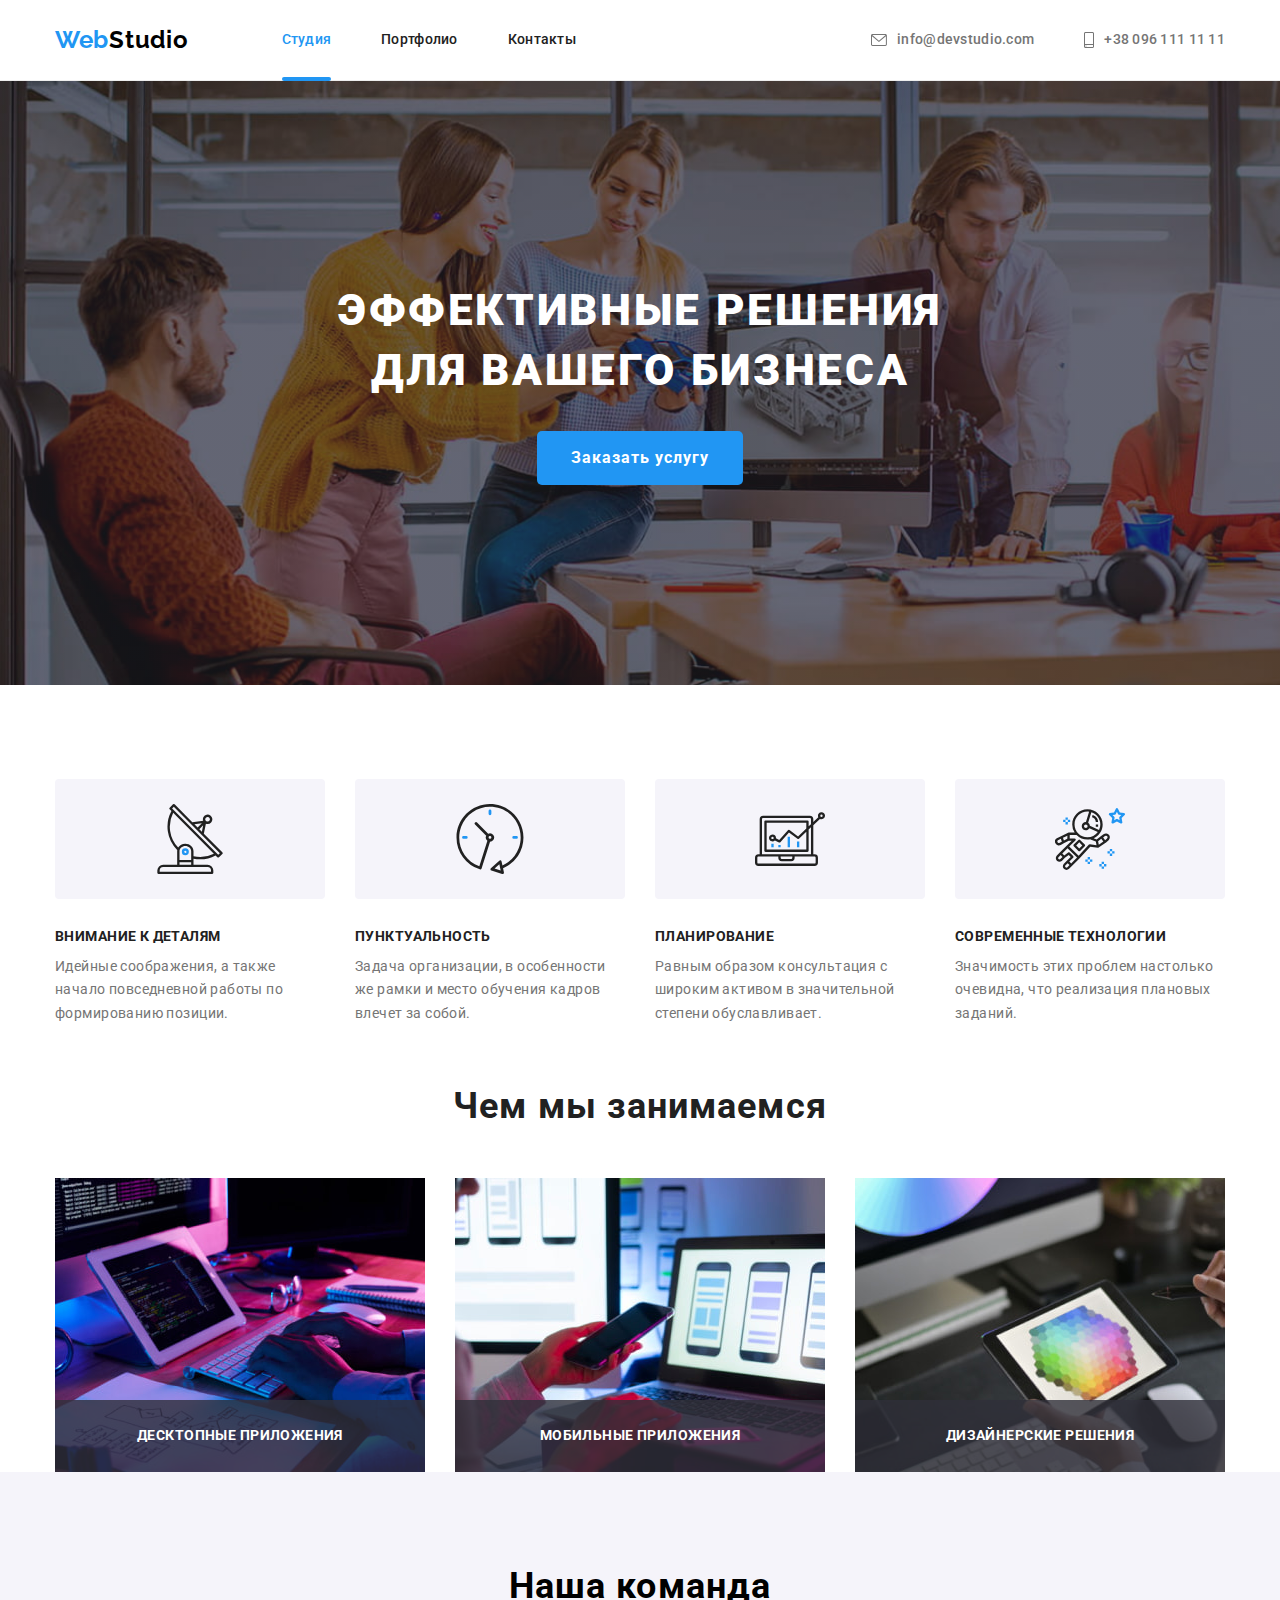
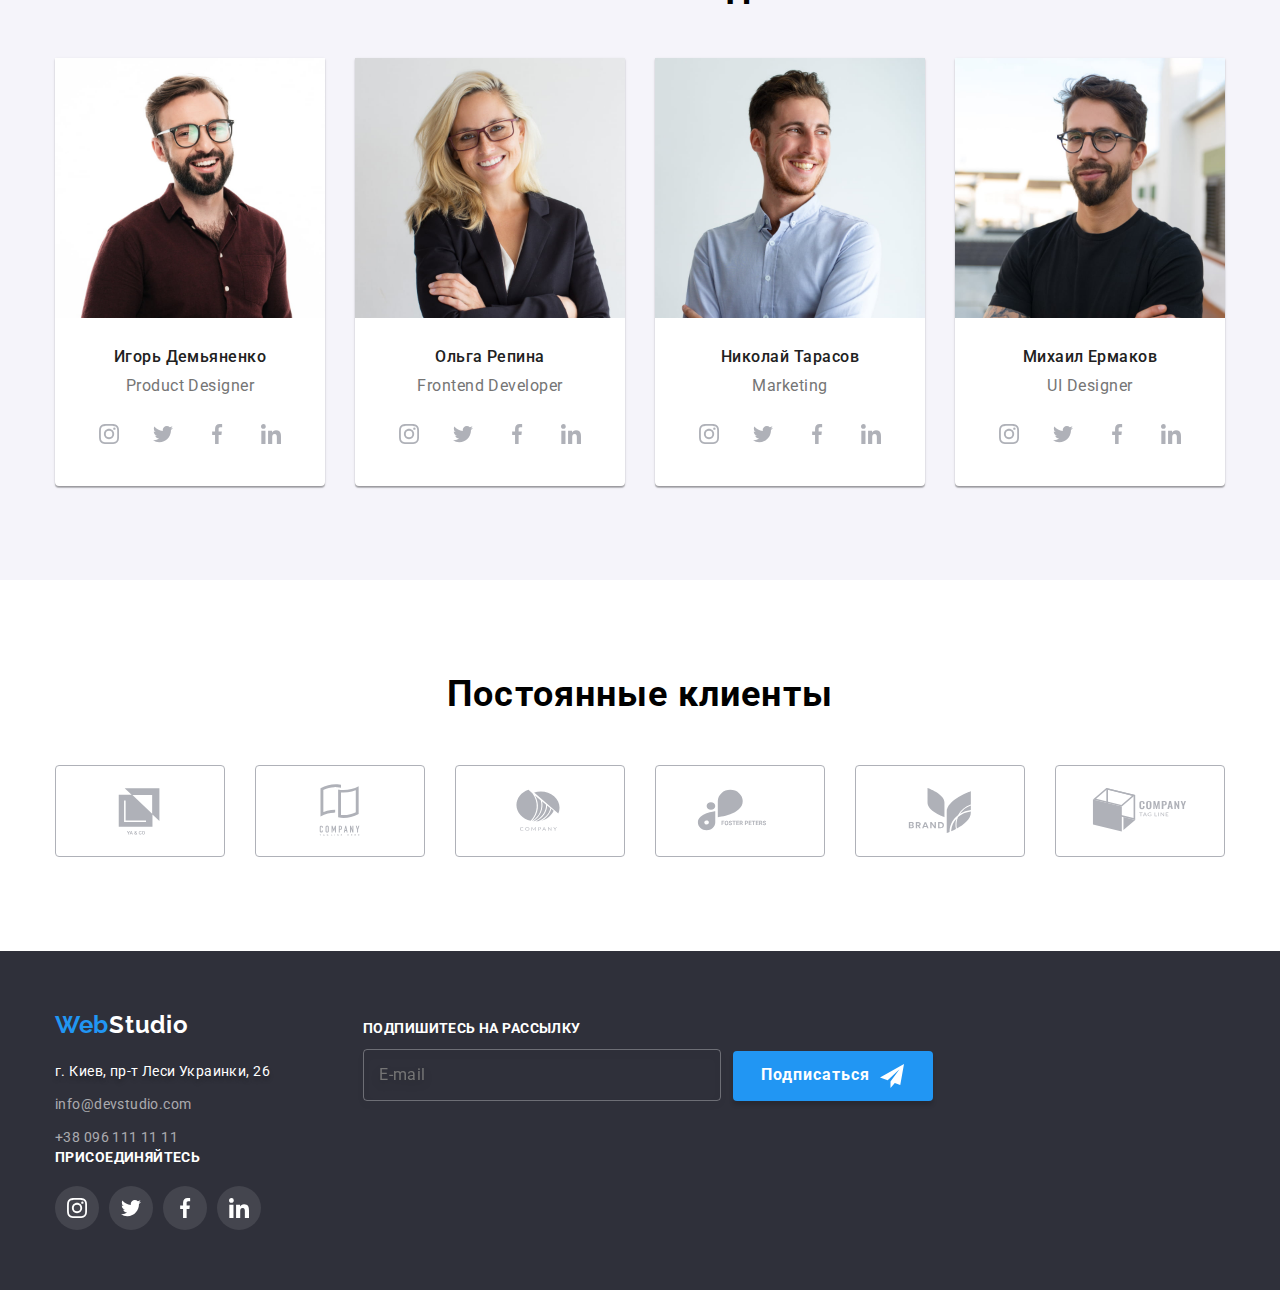
==== index.html @ 71d0e303 "." ====
<!DOCTYPE html>
<html lang="ru">
  <head>
    <meta charset="UTF-8" />
    <meta http-equiv="X-UA-Compatible" content="IE=edge" />
    <meta name="viewport" content="width=device-width, initial-scale=1.0" />
    <title>Document</title>
    <link rel="preconnect" href="https://fonts.googleapis.com" />
    <link rel="preconnect" href="https://fonts.gstatic.com" crossorigin />
    <link rel="preconnect" href="https://fonts.googleapis.com" />
    <link rel="preconnect" href="https://fonts.gstatic.com" crossorigin />
    <link
      href="https://fonts.googleapis.com/css2?family=Raleway:wght@700&family=Roboto:wght@400;500;700;900&display=swap"
      rel="stylesheet"
    />
    <link
      rel="stylesheet"
      href="https://cdnjs.cloudflare.com/ajax/libs/modern-normalize/1.1.0/modern-normalize.min.css
    "
    />
   <link rel="stylesheet" href="./css/main.min.css">
  </head>

  <body data-page>
    <header class="header">
      <div class="container header-container">
        <a href="WebStudio" class="logo">
          <span class="logo--blue">Web</span
          ><span class="logo--white">Studio</span></a
        >

          <button class="mobile_menu__button--open" data-menu-open >
            <svg class="mobile_menu__icon--open" width="40" height="40">
          <use href="./image/icons.svg#menu_open"></use>
          </svg>
          </button>

        <nav class="nav">
          <ul class="main-nav">
            <li class="main-nav__item">
              <a
                href="./index.html"
                class="link  main-nav__link main-nav__link--curent"
                >Студия</a
              >
            </li>

            <li class="main-nav__item">
              <a href="./Portfolio.html" class=" main-nav__link"
                >Портфолио</a
              >
            </li>

            <li class="main-nav__item">
              <a href="Контакты" class=" main-nav__link">Контакты</a>
            </li>
          </ul>
        </nav>

        <div class="secondsry-nav">
          <ul class="secondsry-nav__list">
            <li class="secondsry-nav__item">
              <a
                href="mailto:info@devstudio.com"
                class="secondary-nav__link"
                ><svg class="secondary-nav__icon" width="16" height="12">
                  <use href="./image/icons.svg#mail"></use>
                </svg>
                info@devstudio.com</a
              >
            </li>
            <li class="secondsry-nav__item">
              <a href="tel:+380961111111" class="secondary-nav__link">
                <svg class="secondary-nav__icon" width="10" height="16">
                  <use href="./image/icons.svg#phone"></use></svg
                >+38 096 111 11 11</a
              >
            </li>
          </ul>

        </div>

      
      </div>
<!-- -----------***| Мобильное меню |***---------- -->
<div class="mobile_menu" data-menu>

  <button class="mobile_menu__button--close" type="button" data-menu-close>
    <svg class="mobile_menu__icon--close" width="40" height="40">
  <use href="./image/icons.svg#close"></use>
  </svg>
</button>

          <ul class="mobile-nav">
            <li class="mobile-nav__item">
              <a
                href="./index.html"
                class="link  mobile-nav__link mobile-nav__link--curent"
                >Студия</a
              >
            </li>

            <li class="mobile-nav__item">
              <a href="./Portfolio.html" class=" mobile-nav__link"
                >Портфолио</a
              >
            </li>

            <li class="mobile-nav__item">
              <a href="Контакты" class=" mobile-nav__link">Контакты</a>
            </li>
          </ul>
        
          <ul class="mobile_contacts">
            <li class="mobile_contacts__item">
              <a
                href="mailto:info@devstudio.com"
                class="mobile_contacts__link">
                info@devstudio.com</a
              >
            </li>
            <li class="mobile_contacts__item">
              <a href="tel:+380961111111" class="mobile_contacts__link">
                +38 096 111 11 11</a>
            </li>
          </ul>

          <ul class="social_list">
            <li class="socisl_list__item"><a href="" class="socisl_list__link">Instagram</a></li>
            <li class="socisl_list__item"><a href="" class="socisl_list__link"></a>Twitter</li>
            <li class="socisl_list__item"><a href="" class="socisl_list__link"></a>Facebook</li>
            <li class="socisl_list__item"><a href="" class="socisl_list__link"></a>LinkedIn</li>
          </ul>
</div>
      </div>
    </header>

    <main>
      <!-- -----------***| Секция герой |***---------- -->
      <section class="hero">
        <div class="container">
          <h1 class="hero__title">
            Эффективные решения<br />для вашего бизнеса
          </h1>
          <button class="hero__button" type="button" data-modal-open>
            Заказать услугу
          </button>
        </div>
      </section>

      <!-- -----------***| Список преимуществ |***---------- -->
      <section class="benefits">
        <div class="container">
          <h2 class="visually-hidden">Список преимуществ</h2>
          <ul class="benefits_list">
            <li class="benefits_item">
              <div class="benefits_icon">
                <svg width="70" height="70">
                  <use href="./image/icons.svg#feature1"></use>
                </svg>
              </div>
              <h3 class="benefits_title">Внимание к деталям</h3>
              <p class="benefits_text">
                Идейные соображения, а также начало повседневной работы по
                формированию позиции.
              </p>
            </li>

            <li class="benefits_item">
              <div class="benefits_icon">
                <svg width="70" height="70">
                  <use href="./image/icons.svg#feature2"></use>
                </svg>
              </div>
              <h3 class="benefits_title">Пунктуальность</h3>
              <p class="benefits_text">
                Задача организации, в особенности же рамки и место обучения
                кадров влечет за собой.
              </p>
            </li>

            <li class="benefits_item">
              <div class="benefits_icon">
                <svg width="70" height="70">
                  <use href="./image/icons.svg#feature3"></use>
                </svg>
              </div>
              <h3 class="benefits_title">Планирование</h3>
              <p class="benefits_text">
                Равным образом консультация с широким активом в значительной
                степени обуславливает.
              </p>
            </li>

            <li class="benefits_item">
              <div class="benefits_icon">
                <svg width="70" height="70">
                  <use href="./image/icons.svg#feature4"></use>
                </svg>
              </div>
              <h3 class="benefits_title">Современные технологии</h3>
              <p class="benefits_text">
                Значимость этих проблем настолько очевидна, что реализация
                плановых заданий.
              </p>
            </li>
          </ul>
        </div>
      </section>
<!-- 
      -----------***| Чем мы занимаемся |***---------- -->
      <section class="specialization">
        <div class="container">
          <h2 class="specialization_title">Чем мы занимаемся</h2>
          <ul class="specialization_list">
            <li class="specialization_item">
              <div class="specialization_uppertitle_wrap">
                <img
                  src="./image/studio/what-we-do1.jpg"
                  alt="Рабочий процесс"
                  width="370"
                />
                <p class="specialization_uppertitle">Десктопные приложения</p>
              </div>
            </li>

            <li class="specialization_item">
              <div class="specialization_uppertitle_wrap">
                <img
                  src="./image/studio/what-we-do2.jpg"
                  alt="Рабочий процесс"
                  width="370"
                />
                <p class="specialization_uppertitle">Мобильные приложения</p>
              </div>
            </li>

            <li class="specialization_item">
              <div class="specialization_uppertitle_wrap">
                <img
                  src="./image/studio/what-we-do3.jpg"
                  alt="Рабочий процесс"
                  width="370"
                />
                <p class="specialization_uppertitle">Дизайнерские решения</p>
              </div>
            </li>
          </ul>
        </div>
      </section>

      <!-- -----------***| Наша команда |***---------- -->
      <section class="team">
        <div class="container">
          <h2 class="team_title">Наша команда</h2>
          <ul class="team_list">
            <li class="team_item">
              <div class="team_card">
                <img
                  src="./image/studio/worker1.jpg"
                  alt="Работник 1"
                  width="270"
                />
                <div class="team_name_wrap">
                  <h3 class="team_name">Игорь Демьяненко</h3>
                  <p class="team_position">Product Designer</p>
                  <ul class="social-list">
                    <li>
                      <a href="" class="social_link" aria-label="socialmedia">
                        <svg class="social_icon" width="20px" height="20px">
                          <use href="./image/icons.svg#instagram"></use>
                        </svg>
                      </a>
                    </li>

                    <li>
                      <a href="" class="social_link" aria-label="socialmedia">
                        <svg class="social_icon" width="20px" height="20px">
                          <use href="./image/icons.svg#twitter"></use>
                        </svg>
                      </a>
                    </li>

                    <li>
                      <a href="" class="social_link" aria-label="socialmedia">
                        <svg class="social_icon" width="20px" height="20px">
                          <use href="./image/icons.svg#facebook"></use>
                        </svg>
                      </a>
                    </li>

                    <li>
                      <a href="" class="social_link" aria-label="socialmedia">
                        <svg class="social_icon" width="20px" height="20px">
                          <use href="./image/icons.svg#linkedin"></use>
                        </svg>
                      </a>
                    </li>
                  </ul>
                </div>
              </div>
            </li>

            <li class="team_item">
              <div class="team_card">
                <img
                  src="./image/studio/worker2.jpg"
                  alt="Работник 2"
                  width="270"
                />
                <div class="team_name_wrap">
                  <h3 class="team_name">Ольга Репина</h3>
                  <p class="team_position">Frontend Developer</p>
                  <ul class="social-list">
                    <li>
                      <a href="" class="social_link" aria-label="socialmedia">
                        <svg class="social_icon" width="20px" height="20px">
                          <use href="./image/icons.svg#instagram"></use>
                        </svg>
                      </a>
                    </li>

                    <li>
                      <a href="" class="social_link" aria-label="socialmedia">
                        <svg class="social_icon" width="20px" height="20px">
                          <use href="./image/icons.svg#twitter"></use>
                        </svg>
                      </a>
                    </li>

                    <li>
                      <a href="" class="social_link" aria-label="socialmedia">
                        <svg class="social_icon" width="20px" height="20px">
                          <use href="./image/icons.svg#facebook"></use>
                        </svg>
                      </a>
                    </li>

                    <li>
                      <a href="" class="social_link" aria-label="socialmedia">
                        <svg class="social_icon" width="20px" height="20px">
                          <use href="./image/icons.svg#linkedin"></use>
                        </svg>
                      </a>
                    </li>
                  </ul>
                </div>
              </div>
            </li>

            <li class="team_item">
              <div class="team_card">
                <img
                  src="./image/studio/worker3.jpg"
                  alt="Работник 3"
                  width="270"
                />
                <div class="team_name_wrap">
                  <h3 class="team_name">Николай Тарасов</h3>
                  <p class="team_position">Marketing</p>
                  <ul class="social-list">
                    <li>
                      <a href="" class="social_link" aria-label="socialmedia">
                        <svg class="social_icon" width="20px" height="20px">
                          <use href="./image/icons.svg#instagram"></use>
                        </svg>
                      </a>
                    </li>

                    <li>
                      <a href="" class="social_link" aria-label="socialmedia">
                        <svg class="social_icon" width="20px" height="20px">
                          <use href="./image/icons.svg#twitter"></use>
                        </svg>
                      </a>
                    </li>

                    <li>
                      <a href="" class="social_link" aria-label="socialmedia">
                        <svg class="social_icon" width="20px" height="20px">
                          <use href="./image/icons.svg#facebook"></use>
                        </svg>
                      </a>
                    </li>

                    <li>
                      <a href="" class="social_link" aria-label="socialmedia">
                        <svg class="social_icon" width="20px" height="20px">
                          <use href="./image/icons.svg#linkedin"></use>
                        </svg>
                      </a>
                    </li>
                  </ul>
                </div>
              </div>
            </li>

            <li class="team_item">
              <div class="team_card">
                <img
                  src="./image/studio/worker4.jpg"
                  alt="Работник 4"
                  width="270"
                />
                <div class="team_name_wrap">
                  <h3 class="team_name">Михаил Ермаков</h3>
                  <p class="team_position">UI Designer</p>
                  <ul class="social-list">
                    <li>
                      <a href="" class="social_link" aria-label="socialmedia">
                        <svg class="social_icon" width="20px" height="20px">
                          <use href="./image/icons.svg#instagram"></use>
                        </svg>
                      </a>
                    </li>

                    <li>
                      <a href="" class="social_link" aria-label="socialmedia">
                        <svg class="social_icon" width="20px" height="20px">
                          <use href="./image/icons.svg#twitter"></use>
                        </svg>
                      </a>
                    </li>

                    <li>
                      <a href="" class="social_link" aria-label="socialmedia">
                        <svg class="social_icon" width="20px" height="20px">
                          <use href="./image/icons.svg#facebook"></use>
                        </svg>
                      </a>
                    </li>

                    <li>
                      <a href="" class="social_link" aria-label="socialmedia">
                        <svg class="social_icon" width="20px" height="20px">
                          <use href="./image/icons.svg#linkedin"></use>
                        </svg>
                      </a>
                    </li>
                  </ul>
                </div>
              </div>
            </li>
          </ul>
        </div>
      </section>

      <!-- -----------***| Клиенты |***---------- -->
      <section class="clients">
        <div class="container">
          <h2 class="clients-title">Постоянные клиенты</h2>
          <ul class="clients-list">
            <li class="clients-list-item">
              <a href="" aria-label="клиент" class="clients-link">
                <svg class="clients-logo" width="106" height="60">
                  <use href="./image/icons.svg#client1"></use>
                </svg>
              </a>
            </li>

            <li class="clients-list-item">
              <a href="" aria-label="клиент" class="clients-link">
                <svg class="clients-logo" width="106" height="60">
                  <use href="./image/icons.svg#client2"></use>
                </svg>
              </a>
            </li>

            <li class="clients-list-item">
              <a href="" aria-label="клиент" class="clients-link">
                <svg class="clients-logo" width="106" height="60">
                  <use href="./image/icons.svg#client3"></use>
                </svg>
              </a>
            </li>

            <li class="clients-list-item">
              <a href="" aria-label="клиент" class="clients-link">
                <svg class="clients-logo" width="106" height="60">
                  <use href="./image/icons.svg#client4"></use>
                </svg>
              </a>
            </li>

            <li class="clients-list-item">
              <a href="" aria-label="клиент" class="clients-link">
                <svg class="clients-logo" width="106" height="60">
                  <use href="./image/icons.svg#client5"></use>
                </svg>
              </a>
            </li>

            <li class="clients-list-item">
              <a href="" aria-label="клиент" class="clients-link">
                <svg class="clients-logo" width="106" height="60">
                  <use href="./image/icons.svg#client6"></use>
                </svg>
              </a>
            </li>
          </ul>
        </div>
      </section>
    </main>

    <!-- -----------***| Футер |***---------- -->
    <footer class="footer">
      <div class="container footer-block">
        <div class="wrap">
        <div class="footer-container">
          <a href="WebStudio" class="logo">
            <span class="logo-first-word">Web</span
            ><span class="logo-white-word">Studio</span></a
          >

          <a
            href="https://goo.gl/maps/T2ZpNwHjRuijeioPA"
            class="link adress"
            target="«_blank»"
            rel="noopener noreferrer"
          >
            г. Киев, пр-т Леси Украинки, 26
          </a>

          <a href="mailto:info@devstudio.com" class="footer-contact-link"
            >info@devstudio.com</a
          >

          <a href="tel:+380961111111" class="footer-contact-link"
            >+38 096 111 11 11</a
          >
        </div>

        <div>
          <p class="footer-title">присоединяйтесь</p>
          <ul class="footer_social_list">
            <li>
              <a href="" aria-label="Socialmedia" class="footer-social-link">
                <svg class="social-link-svg" width="20px" height="20px">
                  <use href="./image/icons.svg#instagram"></use>
                </svg>
              </a>
            </li>

            <li>
              <a href="" aria-label="Socialmedia" class="footer-social-link">
                <svg class="social-link-svg" width="20px" height="20px">
                  <use href="./image/icons.svg#twitter"></use>
                </svg>
              </a>
            </li>

            <li>
              <a href="" aria-label="Socialmedia" class="footer-social-link">
                <svg class="social-link-svg" width="20px" height="20px">
                  <use href="./image/icons.svg#facebook"></use>
                </svg>
              </a>
            </li>

            <li>
              <a href="" aria-label="Socialmedia" class="footer-social-link">
                <svg class="social-link-svg" width="20px" height="20px">
                  <use href="./image/icons.svg#linkedin"></use>
                </svg>
              </a>
            </li>
          </ul>
        </div>
        </div>
        
          <form class="subscribe-form">
          <p class="subscribe-form-title">Подпишитесь на рассылку</p>
          <div class="subscribe-form-div">
            <input type="mail" placeholder="E-mail" class="subscribe-form-input"/>
          <button type="submit" class="submit-form-btn">Подписаться
            <svg class="subscribe-form-svg" width="24" height="24">
            <use href="./image/icons.svg#send"></use>
            </svg>
          </button>
          </div>
        </div>
        </form>
      
    </footer>
<!-- 
    -----------***| Модальное окно |***---------- -->
    <div class="backdrop is-hidden" data-modal>
      <div class="modal">
        <button class="modal-close-btn" type="button" data-modal-close>
          <svg class="modal-close-svg" width="18" height="18">
            <use href="./image/icons.svg#close"></use>
          </svg>
        </button>

        <form name="modal" class="modal-form">
          <b class="modal-title">Оставьте свои данные, мы вам перезвоним</b>
          <div class="register-form">
            <label class="modal-label"
              ><span class="modal-span">Имя</span>
              <div class="modal-svg-holder">
                <input type="text" name="user name" class="modal-input" placeholder=" " />
              <svg class="modal-svg" width="18" height="18">
                <use href="./image/icons.svg#person"></use>
              </svg>
              </div>
            </label>

            <label class="modal-label"
              ><span class="modal-span">Телефон</span>
               <div class="modal-svg-holder">
              <input type="tel" class="modal-input" name="user phone" />
              <svg class="modal-svg" width="18" height="18">
                <use href="./image/icons.svg#modal-phone"></use>
              </svg>
              </div>
            </label>

            <label class="modal-label"
              ><span class="modal-span">Почта</span>
              <div class="modal-svg-holder">
              <input type="mail" name="user mail" class="modal-input" />
              <svg class="modal-svg" width="18" height="18">
                <use href="./image/icons.svg#modal-mail"></use>
              </svg>
              </div>
            </label>
          </div>
          <label class="u"
            ><span class="modal-span">Комментарий</span>
            <textarea
              name="user comment"
              placeholder="Введите текст"
              class="modal-textarea"
            ></textarea>
          </label>

          <label class="agreement">
            <input type="checkbox" class="modal-checkbox visually-hidden" />
            <svg class="register-svg" width="16" height="15">
              <use href="./image/icons.svg#uncheck" class="uncheck"></use>
              <use href="./image/icons.svg#check" class="check"></use>
            </svg>
            <span class="text-span">Соглашаюсь на рассылку и принимаю</span>
            <a href="" class="agreement-link">Условия договора</a></label
          >

          <button type="submit" class="modal-btn">Отправить</button>
        </form>
      </div>
    </div>

    <script src="./modal.js"></script>
    <script src="./menu.js"></script>
  </body>
</html>
---- css/main.min.css ----
body{font-family:"Roboto",sans-serif}.no-scroll{overflow:hidden}ul{list-style:none}a{text-decoration:none;color:#212121}img{display:block;width:100%;height:auto}.container{width:480px;padding-right:15px;padding-left:15px;margin-right:auto;margin-left:auto}@media screen and (min-width: 768px){.container{width:768px}}@media screen and (min-width: 1200px){.container{width:1200px}}.visually-hidden{position:absolute;width:1px;height:1px;margin:-1px;border:0;padding:0;white-space:nowrap;-webkit-clip-path:inset(100%);clip-path:inset(100%);clip:rect(0 0 0 0);overflow:hidden}.backdrop{position:fixed;top:0;left:0;width:100%;height:100%;background-color:rgba(0,0,0,.2);-webkit-transition:opacity 250ms cubic-bezier(0.4, 0, 0.2, 1),visibility 250ms cubic-bezier(0.4, 0, 0.2, 1);transition:opacity 250ms cubic-bezier(0.4, 0, 0.2, 1),visibility 250ms cubic-bezier(0.4, 0, 0.2, 1)}.backdrop.is-hidden{opacity:0;visibility:hidden;pointer-events:none}.modal{position:absolute;top:93px;left:15px;-webkit-transform:scale(1) rotate(0);transform:scale(1) rotate(0);width:450px;background-color:#fff;-webkit-box-shadow:0px 1px 3px rgba(0,0,0,.12),0px 1px 1px rgba(0,0,0,.14),0px 2px 1px rgba(0,0,0,.2);box-shadow:0px 1px 3px rgba(0,0,0,.12),0px 1px 1px rgba(0,0,0,.14),0px 2px 1px rgba(0,0,0,.2);border-radius:4px;-webkit-transition:1000ms;transition:1000ms;padding:40px}@media screen and (min-width: 768px){.modal{top:50%;left:50%;-webkit-transform:translate(-50%, -50%);transform:translate(-50%, -50%)}}@media screen and (min-width: 1200px){.modal{width:528px;top:50%;left:50%;-webkit-transform:translate(-50%, -50%);transform:translate(-50%, -50%)}}.backdrop.is-hidden>.modal{-webkit-transform:translate(-50%, -50%) scale(0.2) rotate(45deg);transform:translate(-50%, -50%) scale(0.2) rotate(45deg)}.backdrop.is-hidden>.modal{-webkit-transform:scale(0.2) rotate(45deg);transform:scale(0.2) rotate(45deg)}.modal-close-btn{position:absolute;padding:6px;top:8px;right:8px;background-color:#fff;border:1px solid rgba(0,0,0,.1);border-radius:50%;display:-webkit-box;display:-ms-flexbox;display:flex;-webkit-box-pack:center;-ms-flex-pack:center;justify-content:center;-webkit-box-align:center;-ms-flex-align:center;align-items:center;cursor:pointer;width:33px;height:33px;-webkit-transition:fill 250ms cubic-bezier(0.4, 0, 0.2, 1);transition:fill 250ms cubic-bezier(0.4, 0, 0.2, 1)}.modal-close-btn:hover .modal-close-btn{fill:#2196f3}.modal-close-svg{position:absolute}.register-form{margin-top:12px}.modal-title{font-weight:700;font-size:20px;line-height:1.15;text-align:center;letter-spacing:.03em;color:var(--main-text-color)}.modal-form{display:-webkit-box;display:-ms-flexbox;display:flex;-webkit-box-orient:vertical;-webkit-box-direction:normal;-ms-flex-direction:column;flex-direction:column;gap:10px}.modal-label{display:block}.modal-span{font-weight:400;font-size:12px;line-height:1.16;letter-spacing:.01em;color:#757575;display:block;text-align:left;margin-bottom:4px}.modal-svg-holder{position:relative;-webkit-transition:fill 250ms cubic-bezier(0.4, 0, 0.2, 1);transition:fill 250ms cubic-bezier(0.4, 0, 0.2, 1)}.modal-svg-holder:focus-within{fill:#2196f3}.modal-input{border:1px solid rgba(33,33,33,.2);border-radius:4px;height:40px;width:100%;padding-left:43px;margin-bottom:10px;outline:none;font-size:12px;color:var(--secondary-text-color);-webkit-transition:border 250ms cubic-bezier(0.4, 0, 0.2, 1);transition:border 250ms cubic-bezier(0.4, 0, 0.2, 1)}.modal-input:focus-within{border-color:#2196f3}.modal-svg{position:absolute;bottom:45%;left:3%}.modal-textarea{display:block;width:100%;height:120px;resize:none;border-radius:4px;border:1px solid rgba(33,33,33,.2);padding:10px;font-weight:400;font-size:12px;line-height:1.16;letter-spacing:.01em;outline:none;color:var(--secondary-text-color)}.modal-textarea:-moz-placeholder-shown{color:rgba(117,117,117,.5)}.modal-textarea:-ms-input-placeholder{color:rgba(117,117,117,.5)}.modal-textarea:placeholder-shown{color:rgba(117,117,117,.5)}.modal-textarea:focus-within{border-color:#2196f3}.text-span{font-weight:400;font-size:12px;line-height:1.16;letter-spacing:.03em;color:var(--secondary-text-color);-webkit-user-select:none;-moz-user-select:none;-ms-user-select:none;user-select:none}@media screen and (min-width: 1200px){.text-span{font-size:14px;line-height:1.71}}.agreement{display:-webkit-box;display:-ms-flexbox;display:flex;-webkit-box-pack:center;-ms-flex-pack:center;justify-content:center;-webkit-box-align:center;-ms-flex-align:center;align-items:center;gap:7px;margin-top:15px}@media screen and (min-width: 1200px){.agreement{gap:8px}}.check{opacity:0;-webkit-transition:opacity 250ms cubic-bezier(0.4, 0, 0.2, 1);transition:opacity 250ms cubic-bezier(0.4, 0, 0.2, 1)}.modal-checkbox:checked+.register-svg .check{opacity:1}.modal-checkbox:checked+.register-svg .uncheck{opacity:0}.agreement-link{font-weight:400;font-size:12px;line-height:1.16;letter-spacing:.03em;-webkit-text-decoration-line:underline;text-decoration-line:underline;color:#2196f3;text-underline-position:under}@media screen and (min-width: 1200px){.agreement-link{font-size:14px;line-height:1.71}}.modal-btn{background:#2196f3;-webkit-box-shadow:0px 4px 4px rgba(0,0,0,.15);box-shadow:0px 4px 4px rgba(0,0,0,.15);border-radius:4px;border-color:rgba(0,0,0,0);font-weight:700;font-size:16px;line-height:1.87;letter-spacing:.06em;color:#fff;width:200px;padding:10px 52px;cursor:pointer;display:block;margin:0 auto;margin-top:30px}.mobile_menu{position:fixed;top:0;left:0;z-index:100;background-color:#fff;width:100%;height:100%;padding-top:20px;padding-left:40px;-webkit-transform:translateX(100%);transform:translateX(100%);-webkit-transition:-webkit-transform 250ms cubic-bezier(0.4, 0, 0.2, 1);transition:-webkit-transform 250ms cubic-bezier(0.4, 0, 0.2, 1);transition:transform 250ms cubic-bezier(0.4, 0, 0.2, 1);transition:transform 250ms cubic-bezier(0.4, 0, 0.2, 1), -webkit-transform 250ms cubic-bezier(0.4, 0, 0.2, 1)}.mobile_menu.is-open{-webkit-transform:translateX(0);transform:translateX(0)}@media screen and (min-width: 768px){.mobile_menu{display:none}}.mobile_menu__button--close{background-color:rgba(0,0,0,0);border:none;margin-left:370px;margin-right:15px;display:inline-block;padding:0}.mobile_menu__button--close:hover .mobile_menu__icon--close,.mobile_menu__button--close:focus .mobile_menu__icon--close{fill:#2196f3}.mobile-nav{padding:0;margin:0}.mobile-nav__item{margin-bottom:32px}.mobile-nav__item:last-child{margin-bottom:302px}.mobile-nav__link{font-weight:500;font-size:40px;line-height:1.17;text-align:center;letter-spacing:.02em;color:#212121}.mobile-nav__link:last-child{margin-bottom:0}.mobile-nav__link--curent{color:#2196f3}.mobile-nav__link:hover,.mobile-nav__link:focus{color:#2196f3}.mobile_contacts{padding:0;margin:0}.mobile_contacts__item{font-weight:500;font-size:40px;line-height:1.17;letter-spacing:.02em}.mobile_contacts__item:first-child{font-weight:500;font-size:34px;line-height:1.17;letter-spacing:.02em;color:#2196f3;margin-bottom:32px}.mobile_contacts__item:last-child{font-weight:500;font-size:24px;line-height:1.16;letter-spacing:.02em;color:#757575;margin-bottom:64px}.mobile_contacts__link{color:currentColor}.mobile_contacts__link:hover,.mobile_contacts__link:focus{color:#2196f3}.social_list{display:-webkit-box;display:-ms-flexbox;display:flex;gap:10px;padding:0;margin:0}.socisl_list__item{font-weight:500;font-size:18px;line-height:1.22;letter-spacing:.02em;color:#2196f3;padding-right:10px;border-right:1px solid rgba(33,33,33,.2)}.socisl_list__item:last-child{border-right:none}.socisl_list__link{color:currentColor}.header{border-bottom:1px solid #eee}@media screen and (min-width: 480px){.header-container{padding-top:16px;padding-right:10px;padding-bottom:16px}}@media screen and (min-width: 768px){.header-container{display:-webkit-box;display:-ms-flexbox;display:flex;-webkit-box-align:center;-ms-flex-align:center;align-items:center;padding-top:0;padding-bottom:0;padding-right:15px}}.logo{font-family:"Raleway";font-style:normal;font-weight:700;font-size:24px;line-height:1.16;letter-spacing:.03em;text-decoration:none}@media screen and (min-width: 480px){.logo{display:block}}@media screen and (min-width: 1200px){.logo{ont-size:26px;line-height:1.19}}.logo--blue{color:#2196f3}.logo--white{color:#000}.mobile_menu__button--open{position:absolute;top:8px;right:10px;background-color:rgba(0,0,0,0);border:none;padding:0;display:-webkit-inline-box;display:-ms-inline-flexbox;display:inline-flex}.mobile_menu__button--open:hover .mobile_menu__icon--open,.mobile_menu__button--open:focus .mobile_menu__icon--open{fill:#2196f3}@media screen and (min-width: 768px){.mobile_menu__button--open{display:none}}@media screen and (min-width: 480px){.nav{display:none}}@media screen and (min-width: 480px)and (min-width: 768px){.nav{display:-webkit-box;display:-ms-flexbox;display:flex;-webkit-box-align:center;-ms-flex-align:center;align-items:center}}.main-nav{display:-webkit-box;display:-ms-flexbox;display:flex;margin-top:0;margin-bottom:0;padding-left:0}.main-nav__item{margin-left:50px}@media screen and (min-width: 768px){.main-nav__item:first-child{margin-left:88px}}@media screen and (min-width: 1200px){.main-nav__item:first-child{margin-left:93px}}.main-nav__link{position:relative;display:block;color:#212121;font-style:normal;font-weight:500;font-size:14px;line-height:1.14;letter-spacing:.02em;padding-top:32px;padding-bottom:32px;-webkit-transition-property:color;transition-property:color;-webkit-transition-duration:250ms;transition-duration:250ms;-webkit-transition-timing-function:cubic-bezier(0.4, 0, 0.2, 1);transition-timing-function:cubic-bezier(0.4, 0, 0.2, 1)}.main-nav__link:hover,.main-nav__link:focus{color:#2196f3}.main-nav__link--curent{color:#2196f3}.main-nav__link--curent::after{position:absolute;bottom:-1px;content:"";width:100%;height:4px;background:#2196f3;border-radius:2px;display:block}@media screen and (min-width: 480px){.secondsry-nav{display:none}}@media screen and (min-width: 768px){.secondsry-nav{display:-webkit-box;display:-ms-flexbox;display:flex;margin-left:auto}}.secondsry-nav__list{padding:0;margin:0}@media screen and (min-width: 768px){.secondsry-nav__list{display:-webkit-box;display:-ms-flexbox;display:flex;-webkit-box-align:start;-ms-flex-align:start;align-items:flex-start;-webkit-box-orient:vertical;-webkit-box-direction:normal;-ms-flex-direction:column;flex-direction:column;gap:10px}}@media screen and (min-width: 1200px){.secondsry-nav__list{display:-webkit-box;display:-ms-flexbox;display:flex;gap:50px;-webkit-box-orient:horizontal;-webkit-box-direction:normal;-ms-flex-direction:row;flex-direction:row;padding-left:0;margin-top:0;margin-bottom:0}}@media screen and (min-width: 1200px){.secondsry-nav__item{display:-webkit-box;display:-ms-flexbox;display:flex;-webkit-box-pack:center;-ms-flex-pack:center;justify-content:center;-webkit-box-align:center;-ms-flex-align:center;align-items:center}}.secondary-nav__link{color:#757575;text-decoration:none;-webkit-transition-property:color;transition-property:color;-webkit-transition-duration:250ms;transition-duration:250ms;-webkit-transition-timing-function:cubic-bezier(0.4, 0, 0.2, 1);transition-timing-function:cubic-bezier(0.4, 0, 0.2, 1)}.secondary-nav__link:hover,.secondary-nav__link:focus{color:#2196f3}.secondary-nav__link:hover,.secondary-nav__link:focus .secondary-nav__icon{fill:currentColor}@media screen and (min-width: 768px){.secondary-nav__link{font-weight:500;font-size:12px;line-height:1.16;letter-spacing:.02em}}@media screen and (min-width: 1200px){.secondary-nav__link{padding-top:32px;padding-bottom:32px;font-weight:500;font-size:14px;line-height:1.14;letter-spacing:.02em;display:-webkit-box;display:-ms-flexbox;display:flex;-webkit-box-pack:center;-ms-flex-pack:center;justify-content:center;-webkit-box-align:center;-ms-flex-align:center;align-items:center}}.secondary-nav__icon{fill:currentColor;margin-right:10px;display:inline-block}.hero{max-width:480px;display:block;background-color:rgba(47,48,58,.4);background-image:-webkit-gradient(linear, left top, right top, from(rgba(47, 48, 58, 0.4)), to(rgba(47, 48, 58, 0.4))),url(../image/background/bg_hero.jpg);background-image:linear-gradient(to right, rgba(47, 48, 58, 0.4), rgba(47, 48, 58, 0.4)),url(../image/background/bg_hero.jpg);background-repeat:no-repeat;background-size:cover;text-align:center;margin-right:auto;margin-left:auto;padding-top:118px;padding-right:0;padding-bottom:118px;padding-left:0}@media screen and (min-width: 768px){.hero{max-width:768px}}@media screen and (min-width: 1200px){.hero{max-width:1600px;padding-top:200px;padding-right:0;padding-bottom:200px;padding-left:0}}.hero__title{color:#fff;font-weight:900;line-height:1.62;text-align:center;letter-spacing:.06em;text-transform:uppercase;margin-top:0;margin-bottom:30px}@media screen and (min-width: 1200px){.hero__title{font-size:44px;line-height:1.36}}.hero__button{font-family:inherit;font-style:normal;font-weight:700;font-size:16px;line-height:1.87;display:inline-block;text-align:center;letter-spacing:.06em;color:#fff;background-color:#2196f3;cursor:pointer;border-radius:5px;border-color:rgba(0,0,0,0);min-width:200px;padding:10px 32px}.benefits{padding-top:60px}@media screen and (min-width: 1200px){.benefits{padding-top:94px}}.benefits_list{padding:0;margin:0}@media screen and (min-width: 768px){.benefits_list{display:-webkit-box;display:-ms-flexbox;display:flex;gap:30px;-ms-flex-wrap:wrap;flex-wrap:wrap}}@media screen and (min-width: 1200px){.benefits_list{display:-webkit-box;display:-ms-flexbox;display:flex;-ms-flex-wrap:nowrap;flex-wrap:nowrap;-webkit-box-pack:justify;-ms-flex-pack:justify;justify-content:space-between;padding-left:0;margin-top:0;margin-bottom:0}}.benefits_item{-ms-flex-preferred-size:450px;flex-basis:450px;margin-bottom:30px}.benefits_item:last-child{margin-bottom:60px}@media screen and (min-width: 768px){.benefits_item{-ms-flex-preferred-size:354px;flex-basis:354px;margin-bottom:0}}@media screen and (min-width: 1200px){.benefits_item{-ms-flex-preferred-size:270px;flex-basis:270px}}.benefits_icon{width:450px;height:120px;background-color:#f5f4fa;border-radius:4px;display:-webkit-box;display:-ms-flexbox;display:flex;-webkit-box-pack:center;-ms-flex-pack:center;justify-content:center;-webkit-box-align:center;-ms-flex-align:center;align-items:center}@media screen and (min-width: 480px){.benefits_icon{margin-bottom:30px}}@media screen and (min-width: 768px){.benefits_icon{width:354px}}@media screen and (min-width: 1200px){.benefits_icon{width:270px}}.benefits_title{color:#212121;font-style:normal;font-weight:700;font-size:14px;line-height:1.14;letter-spacing:.03em;text-transform:uppercase;margin-top:0;margin-bottom:10px;text-align:center}@media screen and (min-width: 768px){.benefits_title{text-align:start}}.benefits_text{color:#757575;font-style:normal;font-weight:400;font-size:14px;line-height:1.71;letter-spacing:.03em;margin-top:0;margin-bottom:0}.specialization{display:none;padding-top:94px;padding-bottom:94px}@media screen and (min-width: 1200px){.specialization{display:contents}}.specialization_title{color:#212121;font-style:normal;font-weight:700;font-size:36px;line-height:1.16;text-align:center;letter-spacing:.03em;margin-top:0;margin-bottom:50px}.specialization_list{display:-webkit-box;display:-ms-flexbox;display:flex;-webkit-box-pack:justify;-ms-flex-pack:justify;justify-content:space-between;padding-left:0;gap:30px;margin-top:0;margin-bottom:0}.specialization_uppertitle_wrap{position:relative}.specialization_uppertitle{position:absolute;bottom:0;width:100%;margin:0;font-weight:700;font-size:14px;line-height:1.14;text-align:center;letter-spacing:.03em;text-transform:uppercase;color:#fff;background-color:rgba(47,48,58,.8);padding-top:28px;padding-bottom:28px}.team{background:#f5f4fa;padding-top:60px;padding-bottom:60px}@media screen and (min-width: 1200px){.team{padding-top:94px;padding-bottom:94px}}.team_title{color:var(--main-text-color);font-weight:700;font-size:28px;line-height:1.16;text-align:center;letter-spacing:.03em;margin-top:0;margin-bottom:30px}@media screen and (min-width: 1200px){.team_title{font-size:36px;margin-bottom:50px}}.team_list{padding:0;margin:0}@media screen and (min-width: 768px){.team_list{display:-webkit-box;display:-ms-flexbox;display:flex;-ms-flex-wrap:wrap;flex-wrap:wrap;gap:30px;-ms-flex-pack:distribute;justify-content:space-around}}@media screen and (min-width: 1200px){.team_list{display:-webkit-box;display:-ms-flexbox;display:flex;-ms-flex-wrap:nowrap;flex-wrap:nowrap}}.team_item{margin-bottom:30px}.team_item:last-child{margin-bottom:0}@media screen and (min-width: 768px){.team_item{-ms-flex-preferred-size:calc((100% - 30px)/2);flex-basis:calc((100% - 30px)/2);margin-bottom:0}}.team_card{background:#fff;-webkit-box-shadow:0px 1px 3px rgba(0,0,0,.12),0px 1px 1px rgba(0,0,0,.14),0px 2px 1px rgba(0,0,0,.2);box-shadow:0px 1px 3px rgba(0,0,0,.12),0px 1px 1px rgba(0,0,0,.14),0px 2px 1px rgba(0,0,0,.2);border-radius:0px 0px 4px 4px}.team_name_wrap{padding-top:30px;padding-bottom:30px;text-align:center}.team_name{color:#212121;font-style:normal;font-weight:500;font-size:16px;line-height:1.18;letter-spacing:.03em;margin-top:0;margin-bottom:10px}.team_position{color:#757575;font-style:normal;font-weight:400;font-size:16px;line-height:1.18;letter-spacing:.03em;margin-top:0;margin-bottom:16px}.social-list{display:-webkit-box;display:-ms-flexbox;display:flex;gap:10px;-webkit-box-pack:center;-ms-flex-pack:center;justify-content:center;padding-left:0;margin-top:0;margin-bottom:0}.social_link{width:44px;height:44px;color:#afb1b8;border-radius:50%;display:-webkit-box;display:-ms-flexbox;display:flex;-webkit-box-pack:center;-ms-flex-pack:center;justify-content:center;-webkit-box-align:center;-ms-flex-align:center;align-items:center;-webkit-transition:color 250ms cubic-bezier(0.4, 0, 0.2, 1),background 250ms cubic-bezier(0.4, 0, 0.2, 1);transition:color 250ms cubic-bezier(0.4, 0, 0.2, 1),background 250ms cubic-bezier(0.4, 0, 0.2, 1)}.social_link:hover,.social_link:focus{background-color:#2196f3;color:#fff}.social_icon{fill:currentColor}.social_icon:hover,.social_icon:focus .social_icon{fill:currentColor}.clients{padding-top:60px;padding-bottom:60px}@media screen and (min-width: 1200px){.clients{padding-top:94px;padding-bottom:94px}}.clients-title{color:var(--main-text-color);font-weight:700;font-size:28px;line-height:1.16;text-align:center;letter-spacing:.03em;margin-top:0;margin-bottom:30px}@media screen and (min-width: 1200px){.clients-title{font-size:36px;margin-bottom:50px}}.clients-list{margin:0;padding:0;display:-webkit-box;display:-ms-flexbox;display:flex;-ms-flex-wrap:wrap;flex-wrap:wrap;gap:30px}@media screen and (min-width: 1200px){.clients-list{-ms-flex-wrap:nowrap;flex-wrap:nowrap}}.clients-list-item{display:-webkit-box;display:-ms-flexbox;display:flex;-webkit-box-pack:center;-ms-flex-pack:center;justify-content:center;text-align:center}.clients-link{display:-webkit-box;display:-ms-flexbox;display:flex;-webkit-box-pack:center;-ms-flex-pack:center;justify-content:center;-webkit-box-align:center;-ms-flex-align:center;align-items:center;border-radius:4px;width:210px;height:92px;border:1px solid #afb1b8;color:#afb1b8;-webkit-transition:color 250ms cubic-bezier(0.4, 0, 0.2, 1),border 250ms cubic-bezier(0.4, 0, 0.2, 1);transition:color 250ms cubic-bezier(0.4, 0, 0.2, 1),border 250ms cubic-bezier(0.4, 0, 0.2, 1)}.clients-link:active{color:#2196f3}.clients-link:hover,.clients-link:focus{border:1px solid #2196f3;color:#2196f3}@media screen and (min-width: 768px){.clients-link{width:226px}}@media screen and (min-width: 1200px){.clients-link{width:170px}}.clients-logo{fill:currentColor}.clients-logo .clients-link:hover,.clients-link:focus .clients-logo{fill:currentColor}.portfolio{padding-top:60px;padding-bottom:60px}@media screen and (min-width: 1200px){.portfolio{padding-top:94px;padding-bottom:94px}}.btn-list{display:-webkit-box;display:-ms-flexbox;display:flex;-ms-flex-wrap:wrap;flex-wrap:wrap;-webkit-box-align:start;-ms-flex-align:start;align-items:flex-start;padding:0;margin:0}@media screen and (min-width: 768px){.btn-list{display:-webkit-box;display:-ms-flexbox;display:flex;-webkit-box-pack:center;-ms-flex-pack:center;justify-content:center;margin-top:0;margin-bottom:50px;padding-left:0}}.portfolio-btn{color:#212121;background-color:#f5f4fa;font-style:normal;font-weight:500;font-size:16px;line-height:1.62;text-align:center;letter-spacing:.03em;border-radius:4px;border-color:rgba(0,0,0,0);padding:6px 22px;cursor:pointer;-webkit-transition:color 250ms cubic-bezier(0.4, 0, 0.2, 1),background 250ms cubic-bezier(0.4, 0, 0.2, 1);transition:color 250ms cubic-bezier(0.4, 0, 0.2, 1),background 250ms cubic-bezier(0.4, 0, 0.2, 1)}.portfolio-btn:hover,.portfolio-btn:focus{background-color:#2196f3;color:#fff}.btn-list-item{margin-left:8px;margin-bottom:15px}.btn-list-item:first-child{margin-left:0}.btn-list-item:nth-last-child(-n+2){margin-bottom:0}@media screen and (min-width: 768px){.btn-list-item{margin-bottom:0}}.portfolio-card-list{padding:0;margin-top:40px}@media screen and (min-width: 768px){.portfolio-card-list{margin-top:30px;display:-webkit-box;display:-ms-flexbox;display:flex;-ms-flex-wrap:wrap;flex-wrap:wrap;gap:30px;padding:0;margin:0}}.portfolio-card{margin-bottom:30px}.portfolio-card:hover{-webkit-box-shadow:0px 1px 1px rgba(0,0,0,.12),0px 4px 4px rgba(0,0,0,.06),1px 4px 6px rgba(0,0,0,.16);box-shadow:0px 1px 1px rgba(0,0,0,.12),0px 4px 4px rgba(0,0,0,.06),1px 4px 6px rgba(0,0,0,.16)}@media screen and (min-width: 768px){.portfolio-card{margin-bottom:0;-ms-flex-preferred-size:calc((100% - 30px)/2);flex-basis:calc((100% - 30px)/2)}}@media screen and (min-width: 1200px){.portfolio-card{-ms-flex-preferred-size:370px;flex-basis:370px}}.portfolio-hover-div{position:relative;overflow:hidden}.overlay{position:absolute;bottom:0;left:0;display:block;-webkit-transform:translateY(100%);transform:translateY(100%);background-color:rgba(33,150,243,.9);width:100%;height:100%;-webkit-transition:-webkit-transform 250ms cubic-bezier(0.4, 0, 0.2, 1);transition:-webkit-transform 250ms cubic-bezier(0.4, 0, 0.2, 1);transition:transform 250ms cubic-bezier(0.4, 0, 0.2, 1);transition:transform 250ms cubic-bezier(0.4, 0, 0.2, 1), -webkit-transform 250ms cubic-bezier(0.4, 0, 0.2, 1)}.portfolio-card:hover .overlay{cursor:pointer;-webkit-transform:translateY(0%);transform:translateY(0%)}.portfolio-hover-title{margin:0;padding-top:63px;padding-right:24px;padding-bottom:63px;padding-left:24px;font-weight:400;font-size:18px;line-height:1.55;letter-spacing:.03em;color:#fff}.portfolio-hover-title:hover{opacity:1}.portfolio-title-div{border:1px solid #eee;border-top:none;padding-top:20px;padding-right:24px;padding-bottom:20px;padding-left:24px}@media screen and (min-width: 768px)and (max-width: 1199px){.fc{padding-bottom:56px}}.portfolio-title{color:#212121;font-weight:700;font-size:18px;line-height:2;letter-spacing:.06em;margin-top:0;margin-bottom:4px}.portfolio-category{color:#757575;font-weight:400;font-size:16px;line-height:1.87;letter-spacing:.03em;margin-top:0;margin-bottom:0}.footer{background-color:#2f303a;padding-top:60px;padding-bottom:60px}.footer-container{display:-webkit-box;display:-ms-flexbox;display:flex;-webkit-box-orient:vertical;-webkit-box-direction:normal;-ms-flex-direction:column;flex-direction:column;margin-left:0;margin-bottom:60px}@media screen and (min-width: 1200px){.footer-container{margin-bottom:0}}.footer-block{text-align:center;display:-webkit-box;display:-ms-flexbox;display:flex;-webkit-box-orient:vertical;-webkit-box-direction:normal;-ms-flex-direction:column;flex-direction:column}@media screen and (min-width: 1200px){.footer-block{-webkit-box-orient:horizontal;-webkit-box-direction:normal;-ms-flex-direction:row;flex-direction:row;-webkit-box-align:baseline;-ms-flex-align:baseline;align-items:baseline;gap:70px;text-align:initial}}@media screen and (min-width: 768px)and (max-width: 1199px){.wrap{display:-webkit-box;display:-ms-flexbox;display:flex;gap:165px;-webkit-box-pack:center;-ms-flex-pack:center;justify-content:center}}.logo-first-word{color:#2196f3}.logo-white-word{color:#fff}.adress{color:#fff;text-shadow:0px 4px 4px rgba(0,0,0,.25);font-style:normal;font-weight:400;font-size:14px;line-height:1.71;letter-spacing:.03em;margin-top:20px;margin-bottom:9px;-webkit-transition:color 250ms cubic-bezier(0.4, 0, 0.2, 1);transition:color 250ms cubic-bezier(0.4, 0, 0.2, 1)}.adress:hover,.adress:focus{color:#2196f3}.footer-contact-link{color:rgba(255,255,255,.6);font-style:normal;font-weight:400;font-size:14px;line-height:1.71;letter-spacing:.03em;text-decoration:none;margin-bottom:9px;-webkit-transition:color 250ms cubic-bezier(0.4, 0, 0.2, 1);transition:color 250ms cubic-bezier(0.4, 0, 0.2, 1)}.footer-contact-link:hover,.footer-contact-link:focus{color:#2196f3}.footer-contact-link:last-child{margin-bottom:0}.footer-title{font-weight:700;font-size:14px;line-height:1.14;letter-spacing:.03em;text-transform:uppercase;color:#fff;margin-top:0;margin-bottom:20px}.footer_social_list{display:-webkit-box;display:-ms-flexbox;display:flex;gap:10px;padding:0;-webkit-box-pack:center;-ms-flex-pack:center;justify-content:center;margin-bottom:60px}@media screen and (min-width: 1200px){.footer_social_list{-webkit-box-pack:start;-ms-flex-pack:start;justify-content:flex-start;margin-bottom:0}}.footer-social-link{width:44px;height:44px;color:#afb1b8;background:rgba(255,255,255,.1);border-radius:50%;display:-webkit-box;display:-ms-flexbox;display:flex;-webkit-box-pack:center;-ms-flex-pack:center;justify-content:center;-webkit-box-align:center;-ms-flex-align:center;align-items:center;-webkit-transition:color 250ms cubic-bezier(0.4, 0, 0.2, 1),background 250ms cubic-bezier(0.4, 0, 0.2, 1);transition:color 250ms cubic-bezier(0.4, 0, 0.2, 1),background 250ms cubic-bezier(0.4, 0, 0.2, 1)}.footer-social-link:hover,.footer-social-link:focus{background-color:#2196f3;color:#fff}.social-link-svg{fill:#fff}.social-link-svg .footer-social-link:hover,.footer-social-link:focus .social-link-svg{fill:currentColor}@media screen and (min-width: 1200px){.subscribe-form{margin-left:23px}}.subscribe-form-title{font-weight:700;font-size:14px;line-height:1.14px;letter-spacing:.03em;text-transform:uppercase;color:#fff;margin:0;display:block;margin-bottom:20px}@media screen and (min-width: 1200px){.subscribe-form-div{display:-webkit-box;display:-ms-flexbox;display:flex;-webkit-box-align:baseline;-ms-flex-align:baseline;align-items:baseline;gap:12px}}.subscribe-form-input{border:1px solid rgba(255,255,255,.3);-webkit-filter:drop-shadow(0px 4px 4px rgba(0, 0, 0, 0.15));filter:drop-shadow(0px 4px 4px rgba(0, 0, 0, 0.15));border-radius:4px;background-color:rgba(0,0,0,0);color:rgba(255,255,255,.6);font-weight:400;font-size:16px;line-height:1.25;letter-spacing:.03em;padding:15px;width:450px;display:-webkit-inline-box;display:-ms-inline-flexbox;display:inline-flex;outline:none;margin-bottom:20px}@media screen and (min-width: 1200px){.subscribe-form-input{width:358px;margin-bottom:0}}.submit-form-btn{font-weight:700;font-size:16px;line-height:1.88;display:-webkit-box;display:-ms-flexbox;display:flex;-webkit-box-align:center;-ms-flex-align:center;align-items:center;text-align:center;letter-spacing:.06em;color:#fff;padding:10px 28px;background-color:#2196f3;-webkit-box-shadow:0px 4px 4px rgba(0,0,0,.15);box-shadow:0px 4px 4px rgba(0,0,0,.15);border-radius:4px;border:none;cursor:pointer;width:200px;height:50px;margin-right:auto;margin-left:auto}@media screen and (min-width: 1200px){.submit-form-btn{margin-right:0;margin-left:0}}.subscribe-form-svg{margin-left:10px}/*# sourceMappingURL=main.min.css.map */
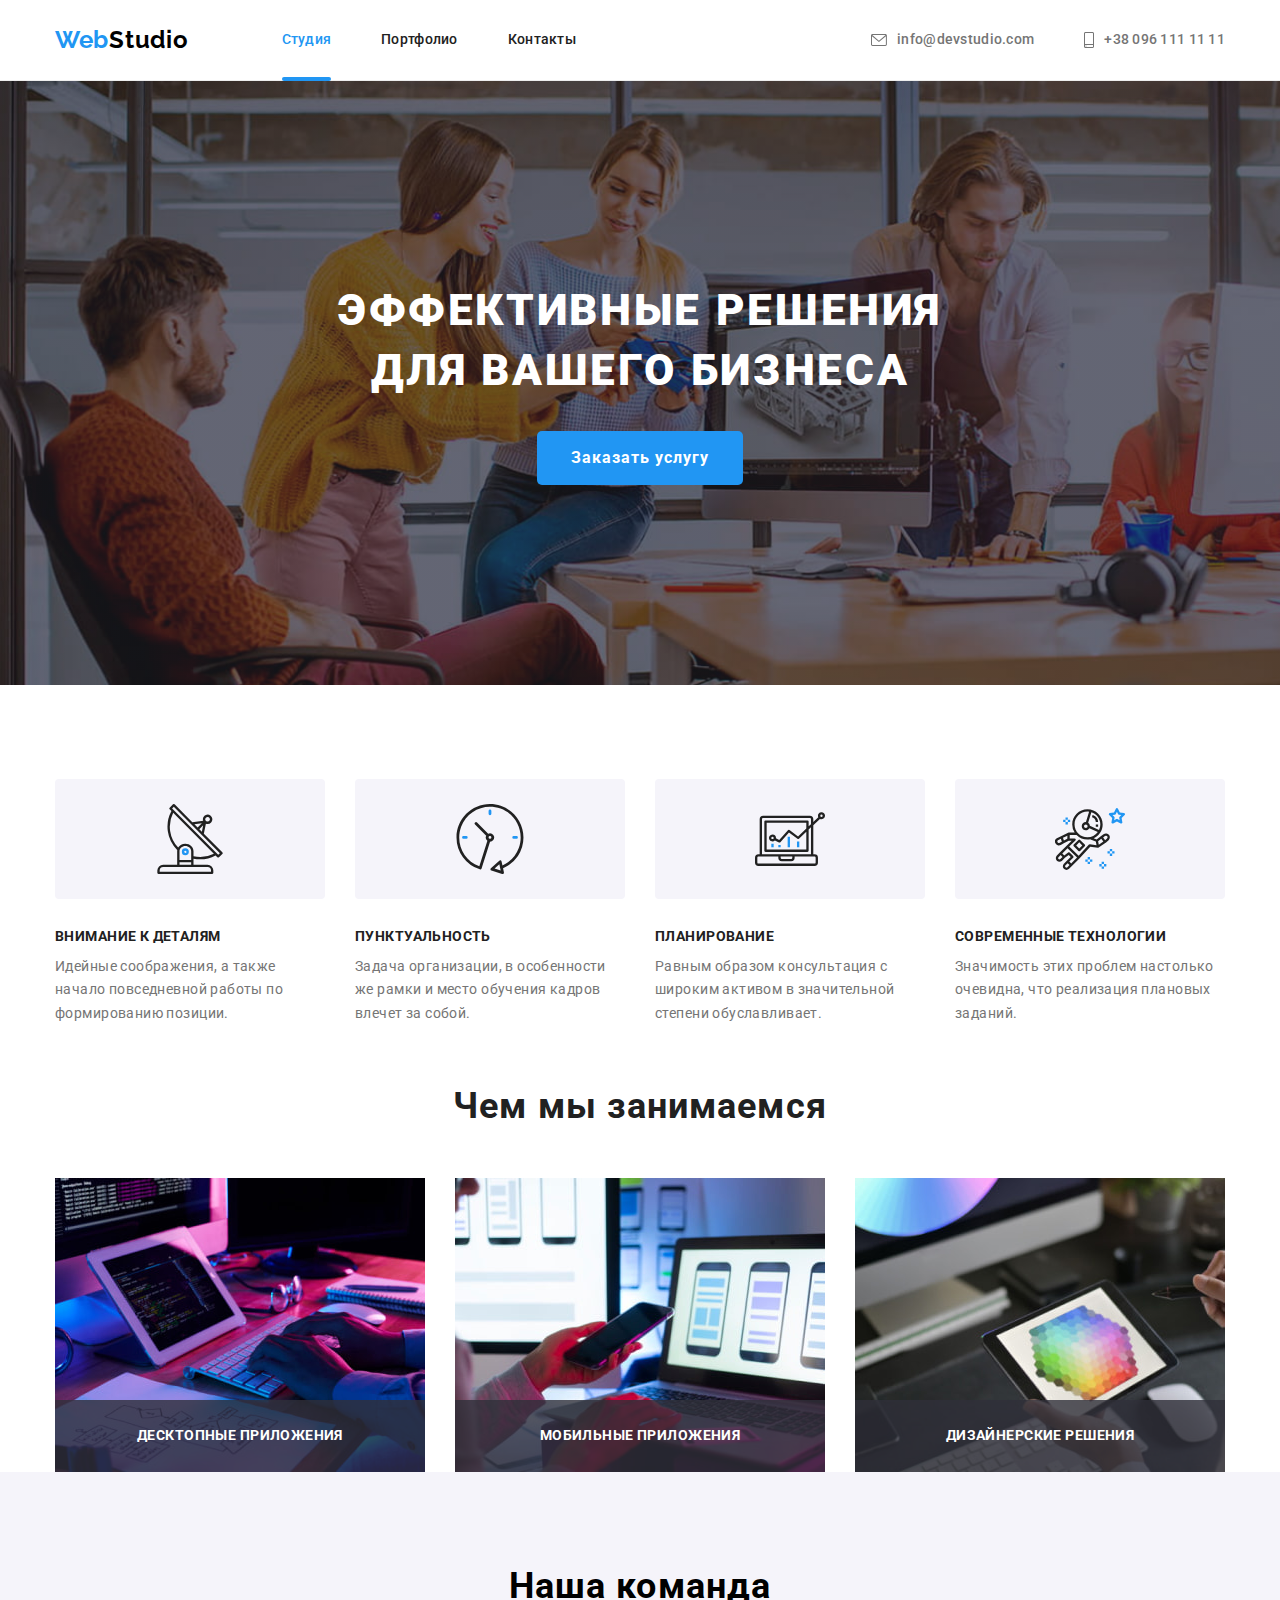
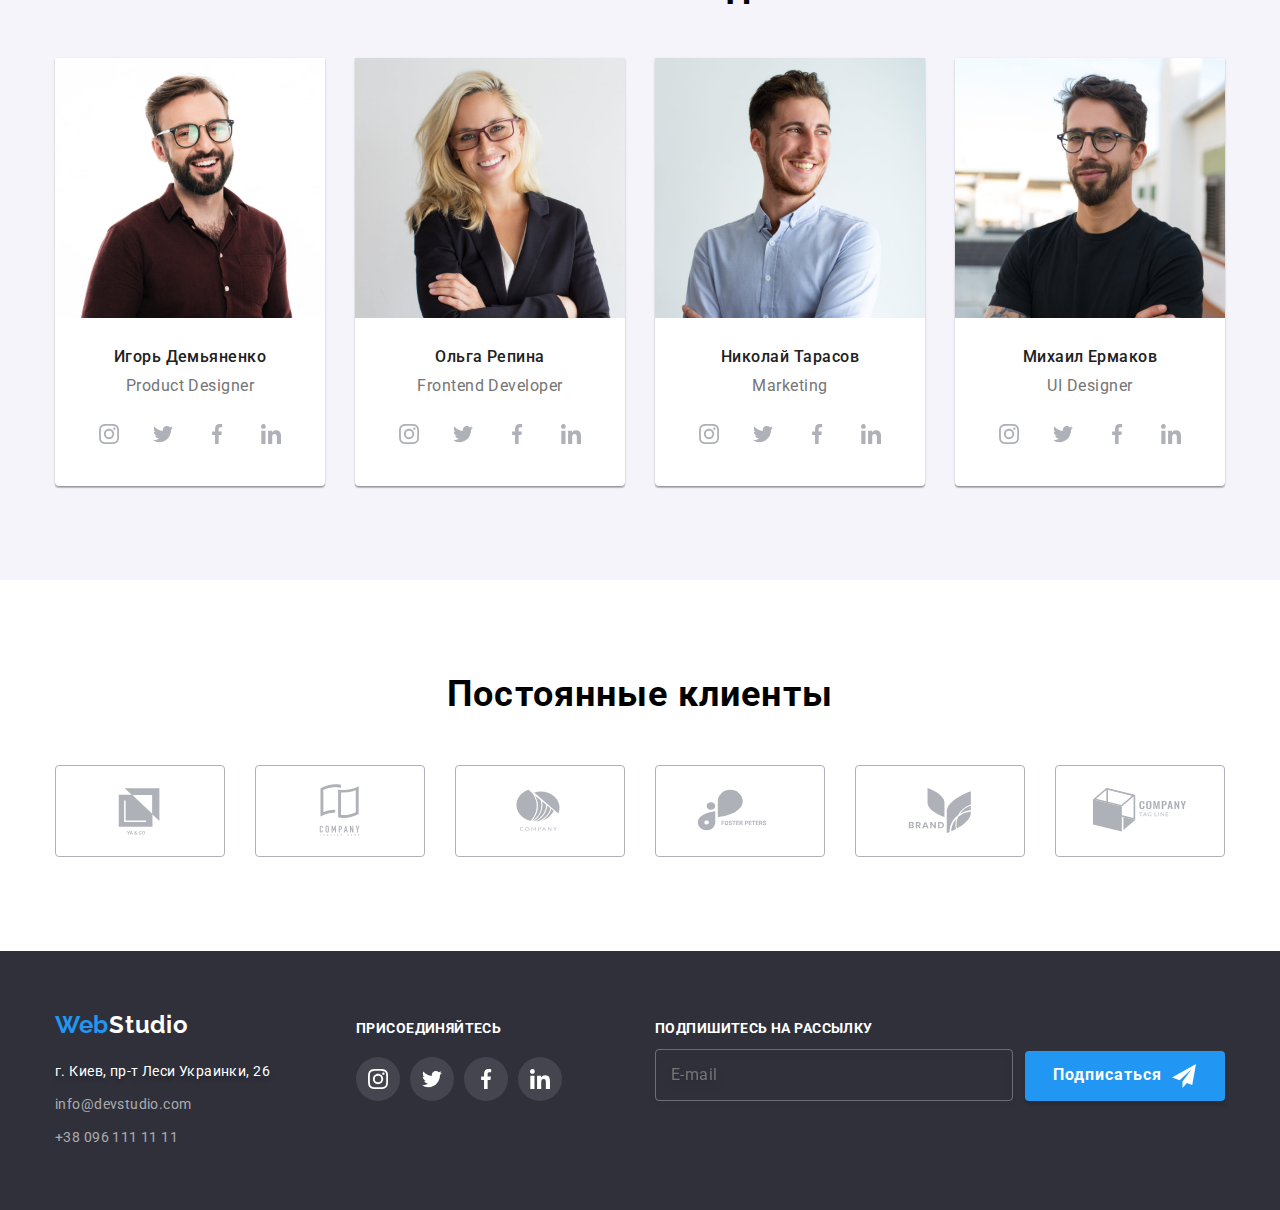
==== commit a651dbda: "." ====
--- a/index.html
+++ b/index.html
@@ -505,7 +505,7 @@
     <!-- -----------***| Футер |***---------- -->
     <footer class="footer">
       <div class="container footer-block">
-        <div class="wrap">
+        
         <div class="footer-container">
           <a href="WebStudio" class="logo">
             <span class="logo-first-word">Web</span
@@ -530,7 +530,7 @@
           >
         </div>
 
-        <div>
+        <div class="footer-wrap">
           <p class="footer-title">присоединяйтесь</p>
           <ul class="footer_social_list">
             <li>
@@ -566,7 +566,7 @@
             </li>
           </ul>
         </div>
-        </div>
+        
         
           <form class="subscribe-form">
           <p class="subscribe-form-title">Подпишитесь на рассылку</p>
--- a/css/main.min.css
+++ b/css/main.min.css
@@ -1 +1 @@
-body{font-family:"Roboto",sans-serif}.no-scroll{overflow:hidden}ul{list-style:none}a{text-decoration:none;color:#212121}img{display:block;width:100%;height:auto}.container{width:480px;padding-right:15px;padding-left:15px;margin-right:auto;margin-left:auto}@media screen and (min-width: 768px){.container{width:768px}}@media screen and (min-width: 1200px){.container{width:1200px}}.visually-hidden{position:absolute;width:1px;height:1px;margin:-1px;border:0;padding:0;white-space:nowrap;-webkit-clip-path:inset(100%);clip-path:inset(100%);clip:rect(0 0 0 0);overflow:hidden}.backdrop{position:fixed;top:0;left:0;width:100%;height:100%;background-color:rgba(0,0,0,.2);-webkit-transition:opacity 250ms cubic-bezier(0.4, 0, 0.2, 1),visibility 250ms cubic-bezier(0.4, 0, 0.2, 1);transition:opacity 250ms cubic-bezier(0.4, 0, 0.2, 1),visibility 250ms cubic-bezier(0.4, 0, 0.2, 1)}.backdrop.is-hidden{opacity:0;visibility:hidden;pointer-events:none}.modal{position:absolute;top:93px;left:15px;-webkit-transform:scale(1) rotate(0);transform:scale(1) rotate(0);width:450px;background-color:#fff;-webkit-box-shadow:0px 1px 3px rgba(0,0,0,.12),0px 1px 1px rgba(0,0,0,.14),0px 2px 1px rgba(0,0,0,.2);box-shadow:0px 1px 3px rgba(0,0,0,.12),0px 1px 1px rgba(0,0,0,.14),0px 2px 1px rgba(0,0,0,.2);border-radius:4px;-webkit-transition:1000ms;transition:1000ms;padding:40px}@media screen and (min-width: 768px){.modal{top:50%;left:50%;-webkit-transform:translate(-50%, -50%);transform:translate(-50%, -50%)}}@media screen and (min-width: 1200px){.modal{width:528px;top:50%;left:50%;-webkit-transform:translate(-50%, -50%);transform:translate(-50%, -50%)}}.backdrop.is-hidden>.modal{-webkit-transform:translate(-50%, -50%) scale(0.2) rotate(45deg);transform:translate(-50%, -50%) scale(0.2) rotate(45deg)}.backdrop.is-hidden>.modal{-webkit-transform:scale(0.2) rotate(45deg);transform:scale(0.2) rotate(45deg)}.modal-close-btn{position:absolute;padding:6px;top:8px;right:8px;background-color:#fff;border:1px solid rgba(0,0,0,.1);border-radius:50%;display:-webkit-box;display:-ms-flexbox;display:flex;-webkit-box-pack:center;-ms-flex-pack:center;justify-content:center;-webkit-box-align:center;-ms-flex-align:center;align-items:center;cursor:pointer;width:33px;height:33px;-webkit-transition:fill 250ms cubic-bezier(0.4, 0, 0.2, 1);transition:fill 250ms cubic-bezier(0.4, 0, 0.2, 1)}.modal-close-btn:hover .modal-close-btn{fill:#2196f3}.modal-close-svg{position:absolute}.register-form{margin-top:12px}.modal-title{font-weight:700;font-size:20px;line-height:1.15;text-align:center;letter-spacing:.03em;color:var(--main-text-color)}.modal-form{display:-webkit-box;display:-ms-flexbox;display:flex;-webkit-box-orient:vertical;-webkit-box-direction:normal;-ms-flex-direction:column;flex-direction:column;gap:10px}.modal-label{display:block}.modal-span{font-weight:400;font-size:12px;line-height:1.16;letter-spacing:.01em;color:#757575;display:block;text-align:left;margin-bottom:4px}.modal-svg-holder{position:relative;-webkit-transition:fill 250ms cubic-bezier(0.4, 0, 0.2, 1);transition:fill 250ms cubic-bezier(0.4, 0, 0.2, 1)}.modal-svg-holder:focus-within{fill:#2196f3}.modal-input{border:1px solid rgba(33,33,33,.2);border-radius:4px;height:40px;width:100%;padding-left:43px;margin-bottom:10px;outline:none;font-size:12px;color:var(--secondary-text-color);-webkit-transition:border 250ms cubic-bezier(0.4, 0, 0.2, 1);transition:border 250ms cubic-bezier(0.4, 0, 0.2, 1)}.modal-input:focus-within{border-color:#2196f3}.modal-svg{position:absolute;bottom:45%;left:3%}.modal-textarea{display:block;width:100%;height:120px;resize:none;border-radius:4px;border:1px solid rgba(33,33,33,.2);padding:10px;font-weight:400;font-size:12px;line-height:1.16;letter-spacing:.01em;outline:none;color:var(--secondary-text-color)}.modal-textarea:-moz-placeholder-shown{color:rgba(117,117,117,.5)}.modal-textarea:-ms-input-placeholder{color:rgba(117,117,117,.5)}.modal-textarea:placeholder-shown{color:rgba(117,117,117,.5)}.modal-textarea:focus-within{border-color:#2196f3}.text-span{font-weight:400;font-size:12px;line-height:1.16;letter-spacing:.03em;color:var(--secondary-text-color);-webkit-user-select:none;-moz-user-select:none;-ms-user-select:none;user-select:none}@media screen and (min-width: 1200px){.text-span{font-size:14px;line-height:1.71}}.agreement{display:-webkit-box;display:-ms-flexbox;display:flex;-webkit-box-pack:center;-ms-flex-pack:center;justify-content:center;-webkit-box-align:center;-ms-flex-align:center;align-items:center;gap:7px;margin-top:15px}@media screen and (min-width: 1200px){.agreement{gap:8px}}.check{opacity:0;-webkit-transition:opacity 250ms cubic-bezier(0.4, 0, 0.2, 1);transition:opacity 250ms cubic-bezier(0.4, 0, 0.2, 1)}.modal-checkbox:checked+.register-svg .check{opacity:1}.modal-checkbox:checked+.register-svg .uncheck{opacity:0}.agreement-link{font-weight:400;font-size:12px;line-height:1.16;letter-spacing:.03em;-webkit-text-decoration-line:underline;text-decoration-line:underline;color:#2196f3;text-underline-position:under}@media screen and (min-width: 1200px){.agreement-link{font-size:14px;line-height:1.71}}.modal-btn{background:#2196f3;-webkit-box-shadow:0px 4px 4px rgba(0,0,0,.15);box-shadow:0px 4px 4px rgba(0,0,0,.15);border-radius:4px;border-color:rgba(0,0,0,0);font-weight:700;font-size:16px;line-height:1.87;letter-spacing:.06em;color:#fff;width:200px;padding:10px 52px;cursor:pointer;display:block;margin:0 auto;margin-top:30px}.mobile_menu{position:fixed;top:0;left:0;z-index:100;background-color:#fff;width:100%;height:100%;padding-top:20px;padding-left:40px;-webkit-transform:translateX(100%);transform:translateX(100%);-webkit-transition:-webkit-transform 250ms cubic-bezier(0.4, 0, 0.2, 1);transition:-webkit-transform 250ms cubic-bezier(0.4, 0, 0.2, 1);transition:transform 250ms cubic-bezier(0.4, 0, 0.2, 1);transition:transform 250ms cubic-bezier(0.4, 0, 0.2, 1), -webkit-transform 250ms cubic-bezier(0.4, 0, 0.2, 1)}.mobile_menu.is-open{-webkit-transform:translateX(0);transform:translateX(0)}@media screen and (min-width: 768px){.mobile_menu{display:none}}.mobile_menu__button--close{background-color:rgba(0,0,0,0);border:none;margin-left:370px;margin-right:15px;display:inline-block;padding:0}.mobile_menu__button--close:hover .mobile_menu__icon--close,.mobile_menu__button--close:focus .mobile_menu__icon--close{fill:#2196f3}.mobile-nav{padding:0;margin:0}.mobile-nav__item{margin-bottom:32px}.mobile-nav__item:last-child{margin-bottom:302px}.mobile-nav__link{font-weight:500;font-size:40px;line-height:1.17;text-align:center;letter-spacing:.02em;color:#212121}.mobile-nav__link:last-child{margin-bottom:0}.mobile-nav__link--curent{color:#2196f3}.mobile-nav__link:hover,.mobile-nav__link:focus{color:#2196f3}.mobile_contacts{padding:0;margin:0}.mobile_contacts__item{font-weight:500;font-size:40px;line-height:1.17;letter-spacing:.02em}.mobile_contacts__item:first-child{font-weight:500;font-size:34px;line-height:1.17;letter-spacing:.02em;color:#2196f3;margin-bottom:32px}.mobile_contacts__item:last-child{font-weight:500;font-size:24px;line-height:1.16;letter-spacing:.02em;color:#757575;margin-bottom:64px}.mobile_contacts__link{color:currentColor}.mobile_contacts__link:hover,.mobile_contacts__link:focus{color:#2196f3}.social_list{display:-webkit-box;display:-ms-flexbox;display:flex;gap:10px;padding:0;margin:0}.socisl_list__item{font-weight:500;font-size:18px;line-height:1.22;letter-spacing:.02em;color:#2196f3;padding-right:10px;border-right:1px solid rgba(33,33,33,.2)}.socisl_list__item:last-child{border-right:none}.socisl_list__link{color:currentColor}.header{border-bottom:1px solid #eee}@media screen and (min-width: 480px){.header-container{padding-top:16px;padding-right:10px;padding-bottom:16px}}@media screen and (min-width: 768px){.header-container{display:-webkit-box;display:-ms-flexbox;display:flex;-webkit-box-align:center;-ms-flex-align:center;align-items:center;padding-top:0;padding-bottom:0;padding-right:15px}}.logo{font-family:"Raleway";font-style:normal;font-weight:700;font-size:24px;line-height:1.16;letter-spacing:.03em;text-decoration:none}@media screen and (min-width: 480px){.logo{display:block}}@media screen and (min-width: 1200px){.logo{ont-size:26px;line-height:1.19}}.logo--blue{color:#2196f3}.logo--white{color:#000}.mobile_menu__button--open{position:absolute;top:8px;right:10px;background-color:rgba(0,0,0,0);border:none;padding:0;display:-webkit-inline-box;display:-ms-inline-flexbox;display:inline-flex}.mobile_menu__button--open:hover .mobile_menu__icon--open,.mobile_menu__button--open:focus .mobile_menu__icon--open{fill:#2196f3}@media screen and (min-width: 768px){.mobile_menu__button--open{display:none}}@media screen and (min-width: 480px){.nav{display:none}}@media screen and (min-width: 480px)and (min-width: 768px){.nav{display:-webkit-box;display:-ms-flexbox;display:flex;-webkit-box-align:center;-ms-flex-align:center;align-items:center}}.main-nav{display:-webkit-box;display:-ms-flexbox;display:flex;margin-top:0;margin-bottom:0;padding-left:0}.main-nav__item{margin-left:50px}@media screen and (min-width: 768px){.main-nav__item:first-child{margin-left:88px}}@media screen and (min-width: 1200px){.main-nav__item:first-child{margin-left:93px}}.main-nav__link{position:relative;display:block;color:#212121;font-style:normal;font-weight:500;font-size:14px;line-height:1.14;letter-spacing:.02em;padding-top:32px;padding-bottom:32px;-webkit-transition-property:color;transition-property:color;-webkit-transition-duration:250ms;transition-duration:250ms;-webkit-transition-timing-function:cubic-bezier(0.4, 0, 0.2, 1);transition-timing-function:cubic-bezier(0.4, 0, 0.2, 1)}.main-nav__link:hover,.main-nav__link:focus{color:#2196f3}.main-nav__link--curent{color:#2196f3}.main-nav__link--curent::after{position:absolute;bottom:-1px;content:"";width:100%;height:4px;background:#2196f3;border-radius:2px;display:block}@media screen and (min-width: 480px){.secondsry-nav{display:none}}@media screen and (min-width: 768px){.secondsry-nav{display:-webkit-box;display:-ms-flexbox;display:flex;margin-left:auto}}.secondsry-nav__list{padding:0;margin:0}@media screen and (min-width: 768px){.secondsry-nav__list{display:-webkit-box;display:-ms-flexbox;display:flex;-webkit-box-align:start;-ms-flex-align:start;align-items:flex-start;-webkit-box-orient:vertical;-webkit-box-direction:normal;-ms-flex-direction:column;flex-direction:column;gap:10px}}@media screen and (min-width: 1200px){.secondsry-nav__list{display:-webkit-box;display:-ms-flexbox;display:flex;gap:50px;-webkit-box-orient:horizontal;-webkit-box-direction:normal;-ms-flex-direction:row;flex-direction:row;padding-left:0;margin-top:0;margin-bottom:0}}@media screen and (min-width: 1200px){.secondsry-nav__item{display:-webkit-box;display:-ms-flexbox;display:flex;-webkit-box-pack:center;-ms-flex-pack:center;justify-content:center;-webkit-box-align:center;-ms-flex-align:center;align-items:center}}.secondary-nav__link{color:#757575;text-decoration:none;-webkit-transition-property:color;transition-property:color;-webkit-transition-duration:250ms;transition-duration:250ms;-webkit-transition-timing-function:cubic-bezier(0.4, 0, 0.2, 1);transition-timing-function:cubic-bezier(0.4, 0, 0.2, 1)}.secondary-nav__link:hover,.secondary-nav__link:focus{color:#2196f3}.secondary-nav__link:hover,.secondary-nav__link:focus .secondary-nav__icon{fill:currentColor}@media screen and (min-width: 768px){.secondary-nav__link{font-weight:500;font-size:12px;line-height:1.16;letter-spacing:.02em}}@media screen and (min-width: 1200px){.secondary-nav__link{padding-top:32px;padding-bottom:32px;font-weight:500;font-size:14px;line-height:1.14;letter-spacing:.02em;display:-webkit-box;display:-ms-flexbox;display:flex;-webkit-box-pack:center;-ms-flex-pack:center;justify-content:center;-webkit-box-align:center;-ms-flex-align:center;align-items:center}}.secondary-nav__icon{fill:currentColor;margin-right:10px;display:inline-block}.hero{max-width:480px;display:block;background-color:rgba(47,48,58,.4);background-image:-webkit-gradient(linear, left top, right top, from(rgba(47, 48, 58, 0.4)), to(rgba(47, 48, 58, 0.4))),url(../image/background/bg_hero.jpg);background-image:linear-gradient(to right, rgba(47, 48, 58, 0.4), rgba(47, 48, 58, 0.4)),url(../image/background/bg_hero.jpg);background-repeat:no-repeat;background-size:cover;text-align:center;margin-right:auto;margin-left:auto;padding-top:118px;padding-right:0;padding-bottom:118px;padding-left:0}@media screen and (min-width: 768px){.hero{max-width:768px}}@media screen and (min-width: 1200px){.hero{max-width:1600px;padding-top:200px;padding-right:0;padding-bottom:200px;padding-left:0}}.hero__title{color:#fff;font-weight:900;line-height:1.62;text-align:center;letter-spacing:.06em;text-transform:uppercase;margin-top:0;margin-bottom:30px}@media screen and (min-width: 1200px){.hero__title{font-size:44px;line-height:1.36}}.hero__button{font-family:inherit;font-style:normal;font-weight:700;font-size:16px;line-height:1.87;display:inline-block;text-align:center;letter-spacing:.06em;color:#fff;background-color:#2196f3;cursor:pointer;border-radius:5px;border-color:rgba(0,0,0,0);min-width:200px;padding:10px 32px}.benefits{padding-top:60px}@media screen and (min-width: 1200px){.benefits{padding-top:94px}}.benefits_list{padding:0;margin:0}@media screen and (min-width: 768px){.benefits_list{display:-webkit-box;display:-ms-flexbox;display:flex;gap:30px;-ms-flex-wrap:wrap;flex-wrap:wrap}}@media screen and (min-width: 1200px){.benefits_list{display:-webkit-box;display:-ms-flexbox;display:flex;-ms-flex-wrap:nowrap;flex-wrap:nowrap;-webkit-box-pack:justify;-ms-flex-pack:justify;justify-content:space-between;padding-left:0;margin-top:0;margin-bottom:0}}.benefits_item{-ms-flex-preferred-size:450px;flex-basis:450px;margin-bottom:30px}.benefits_item:last-child{margin-bottom:60px}@media screen and (min-width: 768px){.benefits_item{-ms-flex-preferred-size:354px;flex-basis:354px;margin-bottom:0}}@media screen and (min-width: 1200px){.benefits_item{-ms-flex-preferred-size:270px;flex-basis:270px}}.benefits_icon{width:450px;height:120px;background-color:#f5f4fa;border-radius:4px;display:-webkit-box;display:-ms-flexbox;display:flex;-webkit-box-pack:center;-ms-flex-pack:center;justify-content:center;-webkit-box-align:center;-ms-flex-align:center;align-items:center}@media screen and (min-width: 480px){.benefits_icon{margin-bottom:30px}}@media screen and (min-width: 768px){.benefits_icon{width:354px}}@media screen and (min-width: 1200px){.benefits_icon{width:270px}}.benefits_title{color:#212121;font-style:normal;font-weight:700;font-size:14px;line-height:1.14;letter-spacing:.03em;text-transform:uppercase;margin-top:0;margin-bottom:10px;text-align:center}@media screen and (min-width: 768px){.benefits_title{text-align:start}}.benefits_text{color:#757575;font-style:normal;font-weight:400;font-size:14px;line-height:1.71;letter-spacing:.03em;margin-top:0;margin-bottom:0}.specialization{display:none;padding-top:94px;padding-bottom:94px}@media screen and (min-width: 1200px){.specialization{display:contents}}.specialization_title{color:#212121;font-style:normal;font-weight:700;font-size:36px;line-height:1.16;text-align:center;letter-spacing:.03em;margin-top:0;margin-bottom:50px}.specialization_list{display:-webkit-box;display:-ms-flexbox;display:flex;-webkit-box-pack:justify;-ms-flex-pack:justify;justify-content:space-between;padding-left:0;gap:30px;margin-top:0;margin-bottom:0}.specialization_uppertitle_wrap{position:relative}.specialization_uppertitle{position:absolute;bottom:0;width:100%;margin:0;font-weight:700;font-size:14px;line-height:1.14;text-align:center;letter-spacing:.03em;text-transform:uppercase;color:#fff;background-color:rgba(47,48,58,.8);padding-top:28px;padding-bottom:28px}.team{background:#f5f4fa;padding-top:60px;padding-bottom:60px}@media screen and (min-width: 1200px){.team{padding-top:94px;padding-bottom:94px}}.team_title{color:var(--main-text-color);font-weight:700;font-size:28px;line-height:1.16;text-align:center;letter-spacing:.03em;margin-top:0;margin-bottom:30px}@media screen and (min-width: 1200px){.team_title{font-size:36px;margin-bottom:50px}}.team_list{padding:0;margin:0}@media screen and (min-width: 768px){.team_list{display:-webkit-box;display:-ms-flexbox;display:flex;-ms-flex-wrap:wrap;flex-wrap:wrap;gap:30px;-ms-flex-pack:distribute;justify-content:space-around}}@media screen and (min-width: 1200px){.team_list{display:-webkit-box;display:-ms-flexbox;display:flex;-ms-flex-wrap:nowrap;flex-wrap:nowrap}}.team_item{margin-bottom:30px}.team_item:last-child{margin-bottom:0}@media screen and (min-width: 768px){.team_item{-ms-flex-preferred-size:calc((100% - 30px)/2);flex-basis:calc((100% - 30px)/2);margin-bottom:0}}.team_card{background:#fff;-webkit-box-shadow:0px 1px 3px rgba(0,0,0,.12),0px 1px 1px rgba(0,0,0,.14),0px 2px 1px rgba(0,0,0,.2);box-shadow:0px 1px 3px rgba(0,0,0,.12),0px 1px 1px rgba(0,0,0,.14),0px 2px 1px rgba(0,0,0,.2);border-radius:0px 0px 4px 4px}.team_name_wrap{padding-top:30px;padding-bottom:30px;text-align:center}.team_name{color:#212121;font-style:normal;font-weight:500;font-size:16px;line-height:1.18;letter-spacing:.03em;margin-top:0;margin-bottom:10px}.team_position{color:#757575;font-style:normal;font-weight:400;font-size:16px;line-height:1.18;letter-spacing:.03em;margin-top:0;margin-bottom:16px}.social-list{display:-webkit-box;display:-ms-flexbox;display:flex;gap:10px;-webkit-box-pack:center;-ms-flex-pack:center;justify-content:center;padding-left:0;margin-top:0;margin-bottom:0}.social_link{width:44px;height:44px;color:#afb1b8;border-radius:50%;display:-webkit-box;display:-ms-flexbox;display:flex;-webkit-box-pack:center;-ms-flex-pack:center;justify-content:center;-webkit-box-align:center;-ms-flex-align:center;align-items:center;-webkit-transition:color 250ms cubic-bezier(0.4, 0, 0.2, 1),background 250ms cubic-bezier(0.4, 0, 0.2, 1);transition:color 250ms cubic-bezier(0.4, 0, 0.2, 1),background 250ms cubic-bezier(0.4, 0, 0.2, 1)}.social_link:hover,.social_link:focus{background-color:#2196f3;color:#fff}.social_icon{fill:currentColor}.social_icon:hover,.social_icon:focus .social_icon{fill:currentColor}.clients{padding-top:60px;padding-bottom:60px}@media screen and (min-width: 1200px){.clients{padding-top:94px;padding-bottom:94px}}.clients-title{color:var(--main-text-color);font-weight:700;font-size:28px;line-height:1.16;text-align:center;letter-spacing:.03em;margin-top:0;margin-bottom:30px}@media screen and (min-width: 1200px){.clients-title{font-size:36px;margin-bottom:50px}}.clients-list{margin:0;padding:0;display:-webkit-box;display:-ms-flexbox;display:flex;-ms-flex-wrap:wrap;flex-wrap:wrap;gap:30px}@media screen and (min-width: 1200px){.clients-list{-ms-flex-wrap:nowrap;flex-wrap:nowrap}}.clients-list-item{display:-webkit-box;display:-ms-flexbox;display:flex;-webkit-box-pack:center;-ms-flex-pack:center;justify-content:center;text-align:center}.clients-link{display:-webkit-box;display:-ms-flexbox;display:flex;-webkit-box-pack:center;-ms-flex-pack:center;justify-content:center;-webkit-box-align:center;-ms-flex-align:center;align-items:center;border-radius:4px;width:210px;height:92px;border:1px solid #afb1b8;color:#afb1b8;-webkit-transition:color 250ms cubic-bezier(0.4, 0, 0.2, 1),border 250ms cubic-bezier(0.4, 0, 0.2, 1);transition:color 250ms cubic-bezier(0.4, 0, 0.2, 1),border 250ms cubic-bezier(0.4, 0, 0.2, 1)}.clients-link:active{color:#2196f3}.clients-link:hover,.clients-link:focus{border:1px solid #2196f3;color:#2196f3}@media screen and (min-width: 768px){.clients-link{width:226px}}@media screen and (min-width: 1200px){.clients-link{width:170px}}.clients-logo{fill:currentColor}.clients-logo .clients-link:hover,.clients-link:focus .clients-logo{fill:currentColor}.portfolio{padding-top:60px;padding-bottom:60px}@media screen and (min-width: 1200px){.portfolio{padding-top:94px;padding-bottom:94px}}.btn-list{display:-webkit-box;display:-ms-flexbox;display:flex;-ms-flex-wrap:wrap;flex-wrap:wrap;-webkit-box-align:start;-ms-flex-align:start;align-items:flex-start;padding:0;margin:0}@media screen and (min-width: 768px){.btn-list{display:-webkit-box;display:-ms-flexbox;display:flex;-webkit-box-pack:center;-ms-flex-pack:center;justify-content:center;margin-top:0;margin-bottom:50px;padding-left:0}}.portfolio-btn{color:#212121;background-color:#f5f4fa;font-style:normal;font-weight:500;font-size:16px;line-height:1.62;text-align:center;letter-spacing:.03em;border-radius:4px;border-color:rgba(0,0,0,0);padding:6px 22px;cursor:pointer;-webkit-transition:color 250ms cubic-bezier(0.4, 0, 0.2, 1),background 250ms cubic-bezier(0.4, 0, 0.2, 1);transition:color 250ms cubic-bezier(0.4, 0, 0.2, 1),background 250ms cubic-bezier(0.4, 0, 0.2, 1)}.portfolio-btn:hover,.portfolio-btn:focus{background-color:#2196f3;color:#fff}.btn-list-item{margin-left:8px;margin-bottom:15px}.btn-list-item:first-child{margin-left:0}.btn-list-item:nth-last-child(-n+2){margin-bottom:0}@media screen and (min-width: 768px){.btn-list-item{margin-bottom:0}}.portfolio-card-list{padding:0;margin-top:40px}@media screen and (min-width: 768px){.portfolio-card-list{margin-top:30px;display:-webkit-box;display:-ms-flexbox;display:flex;-ms-flex-wrap:wrap;flex-wrap:wrap;gap:30px;padding:0;margin:0}}.portfolio-card{margin-bottom:30px}.portfolio-card:hover{-webkit-box-shadow:0px 1px 1px rgba(0,0,0,.12),0px 4px 4px rgba(0,0,0,.06),1px 4px 6px rgba(0,0,0,.16);box-shadow:0px 1px 1px rgba(0,0,0,.12),0px 4px 4px rgba(0,0,0,.06),1px 4px 6px rgba(0,0,0,.16)}@media screen and (min-width: 768px){.portfolio-card{margin-bottom:0;-ms-flex-preferred-size:calc((100% - 30px)/2);flex-basis:calc((100% - 30px)/2)}}@media screen and (min-width: 1200px){.portfolio-card{-ms-flex-preferred-size:370px;flex-basis:370px}}.portfolio-hover-div{position:relative;overflow:hidden}.overlay{position:absolute;bottom:0;left:0;display:block;-webkit-transform:translateY(100%);transform:translateY(100%);background-color:rgba(33,150,243,.9);width:100%;height:100%;-webkit-transition:-webkit-transform 250ms cubic-bezier(0.4, 0, 0.2, 1);transition:-webkit-transform 250ms cubic-bezier(0.4, 0, 0.2, 1);transition:transform 250ms cubic-bezier(0.4, 0, 0.2, 1);transition:transform 250ms cubic-bezier(0.4, 0, 0.2, 1), -webkit-transform 250ms cubic-bezier(0.4, 0, 0.2, 1)}.portfolio-card:hover .overlay{cursor:pointer;-webkit-transform:translateY(0%);transform:translateY(0%)}.portfolio-hover-title{margin:0;padding-top:63px;padding-right:24px;padding-bottom:63px;padding-left:24px;font-weight:400;font-size:18px;line-height:1.55;letter-spacing:.03em;color:#fff}.portfolio-hover-title:hover{opacity:1}.portfolio-title-div{border:1px solid #eee;border-top:none;padding-top:20px;padding-right:24px;padding-bottom:20px;padding-left:24px}@media screen and (min-width: 768px)and (max-width: 1199px){.fc{padding-bottom:56px}}.portfolio-title{color:#212121;font-weight:700;font-size:18px;line-height:2;letter-spacing:.06em;margin-top:0;margin-bottom:4px}.portfolio-category{color:#757575;font-weight:400;font-size:16px;line-height:1.87;letter-spacing:.03em;margin-top:0;margin-bottom:0}.footer{background-color:#2f303a;padding-top:60px;padding-bottom:60px}.footer-container{display:-webkit-box;display:-ms-flexbox;display:flex;-webkit-box-orient:vertical;-webkit-box-direction:normal;-ms-flex-direction:column;flex-direction:column;margin-left:0;margin-bottom:60px}@media screen and (min-width: 1200px){.footer-container{margin-bottom:0}}.footer-block{text-align:center;display:-webkit-box;display:-ms-flexbox;display:flex;-webkit-box-orient:vertical;-webkit-box-direction:normal;-ms-flex-direction:column;flex-direction:column}@media screen and (min-width: 1200px){.footer-block{-webkit-box-orient:horizontal;-webkit-box-direction:normal;-ms-flex-direction:row;flex-direction:row;-webkit-box-align:baseline;-ms-flex-align:baseline;align-items:baseline;gap:70px;text-align:initial}}@media screen and (min-width: 768px)and (max-width: 1199px){.wrap{display:-webkit-box;display:-ms-flexbox;display:flex;gap:165px;-webkit-box-pack:center;-ms-flex-pack:center;justify-content:center}}.logo-first-word{color:#2196f3}.logo-white-word{color:#fff}.adress{color:#fff;text-shadow:0px 4px 4px rgba(0,0,0,.25);font-style:normal;font-weight:400;font-size:14px;line-height:1.71;letter-spacing:.03em;margin-top:20px;margin-bottom:9px;-webkit-transition:color 250ms cubic-bezier(0.4, 0, 0.2, 1);transition:color 250ms cubic-bezier(0.4, 0, 0.2, 1)}.adress:hover,.adress:focus{color:#2196f3}.footer-contact-link{color:rgba(255,255,255,.6);font-style:normal;font-weight:400;font-size:14px;line-height:1.71;letter-spacing:.03em;text-decoration:none;margin-bottom:9px;-webkit-transition:color 250ms cubic-bezier(0.4, 0, 0.2, 1);transition:color 250ms cubic-bezier(0.4, 0, 0.2, 1)}.footer-contact-link:hover,.footer-contact-link:focus{color:#2196f3}.footer-contact-link:last-child{margin-bottom:0}.footer-title{font-weight:700;font-size:14px;line-height:1.14;letter-spacing:.03em;text-transform:uppercase;color:#fff;margin-top:0;margin-bottom:20px}.footer_social_list{display:-webkit-box;display:-ms-flexbox;display:flex;gap:10px;padding:0;-webkit-box-pack:center;-ms-flex-pack:center;justify-content:center;margin-bottom:60px}@media screen and (min-width: 1200px){.footer_social_list{-webkit-box-pack:start;-ms-flex-pack:start;justify-content:flex-start;margin-bottom:0}}.footer-social-link{width:44px;height:44px;color:#afb1b8;background:rgba(255,255,255,.1);border-radius:50%;display:-webkit-box;display:-ms-flexbox;display:flex;-webkit-box-pack:center;-ms-flex-pack:center;justify-content:center;-webkit-box-align:center;-ms-flex-align:center;align-items:center;-webkit-transition:color 250ms cubic-bezier(0.4, 0, 0.2, 1),background 250ms cubic-bezier(0.4, 0, 0.2, 1);transition:color 250ms cubic-bezier(0.4, 0, 0.2, 1),background 250ms cubic-bezier(0.4, 0, 0.2, 1)}.footer-social-link:hover,.footer-social-link:focus{background-color:#2196f3;color:#fff}.social-link-svg{fill:#fff}.social-link-svg .footer-social-link:hover,.footer-social-link:focus .social-link-svg{fill:currentColor}@media screen and (min-width: 1200px){.subscribe-form{margin-left:23px}}.subscribe-form-title{font-weight:700;font-size:14px;line-height:1.14px;letter-spacing:.03em;text-transform:uppercase;color:#fff;margin:0;display:block;margin-bottom:20px}@media screen and (min-width: 1200px){.subscribe-form-div{display:-webkit-box;display:-ms-flexbox;display:flex;-webkit-box-align:baseline;-ms-flex-align:baseline;align-items:baseline;gap:12px}}.subscribe-form-input{border:1px solid rgba(255,255,255,.3);-webkit-filter:drop-shadow(0px 4px 4px rgba(0, 0, 0, 0.15));filter:drop-shadow(0px 4px 4px rgba(0, 0, 0, 0.15));border-radius:4px;background-color:rgba(0,0,0,0);color:rgba(255,255,255,.6);font-weight:400;font-size:16px;line-height:1.25;letter-spacing:.03em;padding:15px;width:450px;display:-webkit-inline-box;display:-ms-inline-flexbox;display:inline-flex;outline:none;margin-bottom:20px}@media screen and (min-width: 1200px){.subscribe-form-input{width:358px;margin-bottom:0}}.submit-form-btn{font-weight:700;font-size:16px;line-height:1.88;display:-webkit-box;display:-ms-flexbox;display:flex;-webkit-box-align:center;-ms-flex-align:center;align-items:center;text-align:center;letter-spacing:.06em;color:#fff;padding:10px 28px;background-color:#2196f3;-webkit-box-shadow:0px 4px 4px rgba(0,0,0,.15);box-shadow:0px 4px 4px rgba(0,0,0,.15);border-radius:4px;border:none;cursor:pointer;width:200px;height:50px;margin-right:auto;margin-left:auto}@media screen and (min-width: 1200px){.submit-form-btn{margin-right:0;margin-left:0}}.subscribe-form-svg{margin-left:10px}/*# sourceMappingURL=main.min.css.map */+body{font-family:"Roboto",sans-serif}.no-scroll{overflow:hidden}ul{list-style:none}a{text-decoration:none;color:#212121}img{display:block;width:100%;height:auto}.container{width:480px;padding-right:15px;padding-left:15px;margin-right:auto;margin-left:auto}@media screen and (min-width: 768px){.container{width:768px}}@media screen and (min-width: 1200px){.container{width:1200px}}.visually-hidden{position:absolute;width:1px;height:1px;margin:-1px;border:0;padding:0;white-space:nowrap;-webkit-clip-path:inset(100%);clip-path:inset(100%);clip:rect(0 0 0 0);overflow:hidden}.backdrop{position:fixed;top:0;left:0;width:100%;height:100%;background-color:rgba(0,0,0,.2);-webkit-transition:opacity 250ms cubic-bezier(0.4, 0, 0.2, 1),visibility 250ms cubic-bezier(0.4, 0, 0.2, 1);transition:opacity 250ms cubic-bezier(0.4, 0, 0.2, 1),visibility 250ms cubic-bezier(0.4, 0, 0.2, 1)}.backdrop.is-hidden{opacity:0;visibility:hidden;pointer-events:none}.modal{position:absolute;top:93px;left:15px;-webkit-transform:scale(1) rotate(0);transform:scale(1) rotate(0);width:450px;background-color:#fff;-webkit-box-shadow:0px 1px 3px rgba(0,0,0,.12),0px 1px 1px rgba(0,0,0,.14),0px 2px 1px rgba(0,0,0,.2);box-shadow:0px 1px 3px rgba(0,0,0,.12),0px 1px 1px rgba(0,0,0,.14),0px 2px 1px rgba(0,0,0,.2);border-radius:4px;-webkit-transition:1000ms;transition:1000ms;padding:40px}@media screen and (min-width: 768px){.modal{top:50%;left:50%;-webkit-transform:translate(-50%, -50%);transform:translate(-50%, -50%)}}@media screen and (min-width: 1200px){.modal{width:528px;top:50%;left:50%;-webkit-transform:translate(-50%, -50%);transform:translate(-50%, -50%)}}.backdrop.is-hidden>.modal{-webkit-transform:translate(-50%, -50%) scale(0.2) rotate(45deg);transform:translate(-50%, -50%) scale(0.2) rotate(45deg)}.backdrop.is-hidden>.modal{-webkit-transform:scale(0.2) rotate(45deg);transform:scale(0.2) rotate(45deg)}.modal-close-btn{position:absolute;padding:6px;top:8px;right:8px;background-color:#fff;border:1px solid rgba(0,0,0,.1);border-radius:50%;display:-webkit-box;display:-ms-flexbox;display:flex;-webkit-box-pack:center;-ms-flex-pack:center;justify-content:center;-webkit-box-align:center;-ms-flex-align:center;align-items:center;cursor:pointer;width:33px;height:33px;-webkit-transition:fill 250ms cubic-bezier(0.4, 0, 0.2, 1);transition:fill 250ms cubic-bezier(0.4, 0, 0.2, 1)}.modal-close-btn:hover .modal-close-btn{fill:#2196f3}.modal-close-svg{position:absolute}.register-form{margin-top:12px}.modal-title{font-weight:700;font-size:20px;line-height:1.15;text-align:center;letter-spacing:.03em;color:var(--main-text-color)}.modal-form{display:-webkit-box;display:-ms-flexbox;display:flex;-webkit-box-orient:vertical;-webkit-box-direction:normal;-ms-flex-direction:column;flex-direction:column;gap:10px}.modal-label{display:block}.modal-span{font-weight:400;font-size:12px;line-height:1.16;letter-spacing:.01em;color:#757575;display:block;text-align:left;margin-bottom:4px}.modal-svg-holder{position:relative;-webkit-transition:fill 250ms cubic-bezier(0.4, 0, 0.2, 1);transition:fill 250ms cubic-bezier(0.4, 0, 0.2, 1)}.modal-svg-holder:focus-within{fill:#2196f3}.modal-input{border:1px solid rgba(33,33,33,.2);border-radius:4px;height:40px;width:100%;padding-left:43px;margin-bottom:10px;outline:none;font-size:12px;color:var(--secondary-text-color);-webkit-transition:border 250ms cubic-bezier(0.4, 0, 0.2, 1);transition:border 250ms cubic-bezier(0.4, 0, 0.2, 1)}.modal-input:focus-within{border-color:#2196f3}.modal-svg{position:absolute;bottom:45%;left:3%}.modal-textarea{display:block;width:100%;height:120px;resize:none;border-radius:4px;border:1px solid rgba(33,33,33,.2);padding:10px;font-weight:400;font-size:12px;line-height:1.16;letter-spacing:.01em;outline:none;color:var(--secondary-text-color)}.modal-textarea:-moz-placeholder-shown{color:rgba(117,117,117,.5)}.modal-textarea:-ms-input-placeholder{color:rgba(117,117,117,.5)}.modal-textarea:placeholder-shown{color:rgba(117,117,117,.5)}.modal-textarea:focus-within{border-color:#2196f3}.text-span{font-weight:400;font-size:12px;line-height:1.16;letter-spacing:.03em;color:var(--secondary-text-color);-webkit-user-select:none;-moz-user-select:none;-ms-user-select:none;user-select:none}@media screen and (min-width: 1200px){.text-span{font-size:14px;line-height:1.71}}.agreement{display:-webkit-box;display:-ms-flexbox;display:flex;-webkit-box-pack:center;-ms-flex-pack:center;justify-content:center;-webkit-box-align:center;-ms-flex-align:center;align-items:center;gap:7px;margin-top:15px}@media screen and (min-width: 1200px){.agreement{gap:8px}}.check{opacity:0;-webkit-transition:opacity 250ms cubic-bezier(0.4, 0, 0.2, 1);transition:opacity 250ms cubic-bezier(0.4, 0, 0.2, 1)}.modal-checkbox:checked+.register-svg .check{opacity:1}.modal-checkbox:checked+.register-svg .uncheck{opacity:0}.agreement-link{font-weight:400;font-size:12px;line-height:1.16;letter-spacing:.03em;-webkit-text-decoration-line:underline;text-decoration-line:underline;color:#2196f3;text-underline-position:under}@media screen and (min-width: 1200px){.agreement-link{font-size:14px;line-height:1.71}}.modal-btn{background:#2196f3;-webkit-box-shadow:0px 4px 4px rgba(0,0,0,.15);box-shadow:0px 4px 4px rgba(0,0,0,.15);border-radius:4px;border-color:rgba(0,0,0,0);font-weight:700;font-size:16px;line-height:1.87;letter-spacing:.06em;color:#fff;width:200px;padding:10px 52px;cursor:pointer;display:block;margin:0 auto;margin-top:30px}.mobile_menu{position:fixed;top:0;left:0;z-index:100;background-color:#fff;width:100%;height:100%;padding-top:20px;padding-left:40px;-webkit-transform:translateX(100%);transform:translateX(100%);-webkit-transition:-webkit-transform 250ms cubic-bezier(0.4, 0, 0.2, 1);transition:-webkit-transform 250ms cubic-bezier(0.4, 0, 0.2, 1);transition:transform 250ms cubic-bezier(0.4, 0, 0.2, 1);transition:transform 250ms cubic-bezier(0.4, 0, 0.2, 1), -webkit-transform 250ms cubic-bezier(0.4, 0, 0.2, 1)}.mobile_menu.is-open{-webkit-transform:translateX(0);transform:translateX(0)}@media screen and (min-width: 768px){.mobile_menu{display:none}}.mobile_menu__button--close{background-color:rgba(0,0,0,0);border:none;margin-left:370px;margin-right:15px;display:inline-block;padding:0}.mobile_menu__button--close:hover .mobile_menu__icon--close,.mobile_menu__button--close:focus .mobile_menu__icon--close{fill:#2196f3}.mobile-nav{padding:0;margin:0}.mobile-nav__item{margin-bottom:32px}.mobile-nav__item:last-child{margin-bottom:302px}.mobile-nav__link{font-weight:500;font-size:40px;line-height:1.17;text-align:center;letter-spacing:.02em;color:#212121}.mobile-nav__link:last-child{margin-bottom:0}.mobile-nav__link--curent{color:#2196f3}.mobile-nav__link:hover,.mobile-nav__link:focus{color:#2196f3}.mobile_contacts{padding:0;margin:0}.mobile_contacts__item{font-weight:500;font-size:40px;line-height:1.17;letter-spacing:.02em}.mobile_contacts__item:first-child{font-weight:500;font-size:34px;line-height:1.17;letter-spacing:.02em;color:#2196f3;margin-bottom:32px}.mobile_contacts__item:last-child{font-weight:500;font-size:24px;line-height:1.16;letter-spacing:.02em;color:#757575;margin-bottom:64px}.mobile_contacts__link{color:currentColor}.mobile_contacts__link:hover,.mobile_contacts__link:focus{color:#2196f3}.social_list{display:-webkit-box;display:-ms-flexbox;display:flex;gap:10px;padding:0;margin:0}.socisl_list__item{font-weight:500;font-size:18px;line-height:1.22;letter-spacing:.02em;color:#2196f3;padding-right:10px;border-right:1px solid rgba(33,33,33,.2)}.socisl_list__item:last-child{border-right:none}.socisl_list__link{color:currentColor}.header{border-bottom:1px solid #eee}@media screen and (min-width: 480px){.header-container{padding-top:16px;padding-right:10px;padding-bottom:16px}}@media screen and (min-width: 768px){.header-container{display:-webkit-box;display:-ms-flexbox;display:flex;-webkit-box-align:center;-ms-flex-align:center;align-items:center;padding-top:0;padding-bottom:0;padding-right:15px}}.logo{font-family:"Raleway";font-style:normal;font-weight:700;font-size:24px;line-height:1.16;letter-spacing:.03em;text-decoration:none}@media screen and (min-width: 480px){.logo{display:block}}@media screen and (min-width: 1200px){.logo{ont-size:26px;line-height:1.19}}.logo--blue{color:#2196f3}.logo--white{color:#000}.mobile_menu__button--open{position:absolute;top:8px;right:10px;background-color:rgba(0,0,0,0);border:none;padding:0;display:-webkit-inline-box;display:-ms-inline-flexbox;display:inline-flex}.mobile_menu__button--open:hover .mobile_menu__icon--open,.mobile_menu__button--open:focus .mobile_menu__icon--open{fill:#2196f3}@media screen and (min-width: 768px){.mobile_menu__button--open{display:none}}@media screen and (min-width: 480px){.nav{display:none}}@media screen and (min-width: 480px)and (min-width: 768px){.nav{display:-webkit-box;display:-ms-flexbox;display:flex;-webkit-box-align:center;-ms-flex-align:center;align-items:center}}.main-nav{display:-webkit-box;display:-ms-flexbox;display:flex;margin-top:0;margin-bottom:0;padding-left:0}.main-nav__item{margin-left:50px}@media screen and (min-width: 768px){.main-nav__item:first-child{margin-left:88px}}@media screen and (min-width: 1200px){.main-nav__item:first-child{margin-left:93px}}.main-nav__link{position:relative;display:block;color:#212121;font-style:normal;font-weight:500;font-size:14px;line-height:1.14;letter-spacing:.02em;padding-top:32px;padding-bottom:32px;-webkit-transition-property:color;transition-property:color;-webkit-transition-duration:250ms;transition-duration:250ms;-webkit-transition-timing-function:cubic-bezier(0.4, 0, 0.2, 1);transition-timing-function:cubic-bezier(0.4, 0, 0.2, 1)}.main-nav__link:hover,.main-nav__link:focus{color:#2196f3}.main-nav__link--curent{color:#2196f3}.main-nav__link--curent::after{position:absolute;bottom:-1px;content:"";width:100%;height:4px;background:#2196f3;border-radius:2px;display:block}@media screen and (min-width: 480px){.secondsry-nav{display:none}}@media screen and (min-width: 768px){.secondsry-nav{display:-webkit-box;display:-ms-flexbox;display:flex;margin-left:auto}}.secondsry-nav__list{padding:0;margin:0}@media screen and (min-width: 768px){.secondsry-nav__list{display:-webkit-box;display:-ms-flexbox;display:flex;-webkit-box-align:start;-ms-flex-align:start;align-items:flex-start;-webkit-box-orient:vertical;-webkit-box-direction:normal;-ms-flex-direction:column;flex-direction:column;gap:10px}}@media screen and (min-width: 1200px){.secondsry-nav__list{display:-webkit-box;display:-ms-flexbox;display:flex;gap:50px;-webkit-box-orient:horizontal;-webkit-box-direction:normal;-ms-flex-direction:row;flex-direction:row;padding-left:0;margin-top:0;margin-bottom:0}}@media screen and (min-width: 1200px){.secondsry-nav__item{display:-webkit-box;display:-ms-flexbox;display:flex;-webkit-box-pack:center;-ms-flex-pack:center;justify-content:center;-webkit-box-align:center;-ms-flex-align:center;align-items:center}}.secondary-nav__link{color:#757575;text-decoration:none;-webkit-transition-property:color;transition-property:color;-webkit-transition-duration:250ms;transition-duration:250ms;-webkit-transition-timing-function:cubic-bezier(0.4, 0, 0.2, 1);transition-timing-function:cubic-bezier(0.4, 0, 0.2, 1)}.secondary-nav__link:hover,.secondary-nav__link:focus{color:#2196f3}.secondary-nav__link:hover,.secondary-nav__link:focus .secondary-nav__icon{fill:currentColor}@media screen and (min-width: 768px){.secondary-nav__link{font-weight:500;font-size:12px;line-height:1.16;letter-spacing:.02em}}@media screen and (min-width: 1200px){.secondary-nav__link{padding-top:32px;padding-bottom:32px;font-weight:500;font-size:14px;line-height:1.14;letter-spacing:.02em;display:-webkit-box;display:-ms-flexbox;display:flex;-webkit-box-pack:center;-ms-flex-pack:center;justify-content:center;-webkit-box-align:center;-ms-flex-align:center;align-items:center}}.secondary-nav__icon{fill:currentColor;margin-right:10px;display:inline-block}.hero{max-width:480px;display:block;background-color:rgba(47,48,58,.4);background-image:-webkit-gradient(linear, left top, right top, from(rgba(47, 48, 58, 0.4)), to(rgba(47, 48, 58, 0.4))),url(../image/background/bg_hero.jpg);background-image:linear-gradient(to right, rgba(47, 48, 58, 0.4), rgba(47, 48, 58, 0.4)),url(../image/background/bg_hero.jpg);background-repeat:no-repeat;background-size:cover;text-align:center;margin-right:auto;margin-left:auto;padding-top:118px;padding-right:0;padding-bottom:118px;padding-left:0}@media screen and (min-width: 768px){.hero{max-width:768px}}@media screen and (min-width: 1200px){.hero{max-width:1600px;padding-top:200px;padding-right:0;padding-bottom:200px;padding-left:0}}.hero__title{color:#fff;font-weight:900;line-height:1.62;text-align:center;letter-spacing:.06em;text-transform:uppercase;margin-top:0;margin-bottom:30px}@media screen and (min-width: 1200px){.hero__title{font-size:44px;line-height:1.36}}.hero__button{font-family:inherit;font-style:normal;font-weight:700;font-size:16px;line-height:1.87;display:inline-block;text-align:center;letter-spacing:.06em;color:#fff;background-color:#2196f3;cursor:pointer;border-radius:5px;border-color:rgba(0,0,0,0);min-width:200px;padding:10px 32px}.benefits{padding-top:60px}@media screen and (min-width: 1200px){.benefits{padding-top:94px}}.benefits_list{padding:0;margin:0}@media screen and (min-width: 768px){.benefits_list{display:-webkit-box;display:-ms-flexbox;display:flex;gap:30px;-ms-flex-wrap:wrap;flex-wrap:wrap}}@media screen and (min-width: 1200px){.benefits_list{display:-webkit-box;display:-ms-flexbox;display:flex;-ms-flex-wrap:nowrap;flex-wrap:nowrap;-webkit-box-pack:justify;-ms-flex-pack:justify;justify-content:space-between;padding-left:0;margin-top:0;margin-bottom:0}}.benefits_item{-ms-flex-preferred-size:450px;flex-basis:450px;margin-bottom:30px}.benefits_item:last-child{margin-bottom:60px}@media screen and (min-width: 768px){.benefits_item{-ms-flex-preferred-size:354px;flex-basis:354px;margin-bottom:0}}@media screen and (min-width: 1200px){.benefits_item{-ms-flex-preferred-size:270px;flex-basis:270px}}.benefits_icon{width:450px;height:120px;background-color:#f5f4fa;border-radius:4px;display:-webkit-box;display:-ms-flexbox;display:flex;-webkit-box-pack:center;-ms-flex-pack:center;justify-content:center;-webkit-box-align:center;-ms-flex-align:center;align-items:center}@media screen and (min-width: 480px){.benefits_icon{margin-bottom:30px}}@media screen and (min-width: 768px){.benefits_icon{width:354px}}@media screen and (min-width: 1200px){.benefits_icon{width:270px}}.benefits_title{color:#212121;font-style:normal;font-weight:700;font-size:14px;line-height:1.14;letter-spacing:.03em;text-transform:uppercase;margin-top:0;margin-bottom:10px;text-align:center}@media screen and (min-width: 768px){.benefits_title{text-align:start}}.benefits_text{color:#757575;font-style:normal;font-weight:400;font-size:14px;line-height:1.71;letter-spacing:.03em;margin-top:0;margin-bottom:0}.specialization{display:none;padding-top:94px;padding-bottom:94px}@media screen and (min-width: 1200px){.specialization{display:contents}}.specialization_title{color:#212121;font-style:normal;font-weight:700;font-size:36px;line-height:1.16;text-align:center;letter-spacing:.03em;margin-top:0;margin-bottom:50px}.specialization_list{display:-webkit-box;display:-ms-flexbox;display:flex;-webkit-box-pack:justify;-ms-flex-pack:justify;justify-content:space-between;padding-left:0;gap:30px;margin-top:0;margin-bottom:0}.specialization_uppertitle_wrap{position:relative}.specialization_uppertitle{position:absolute;bottom:0;width:100%;margin:0;font-weight:700;font-size:14px;line-height:1.14;text-align:center;letter-spacing:.03em;text-transform:uppercase;color:#fff;background-color:rgba(47,48,58,.8);padding-top:28px;padding-bottom:28px}.team{background:#f5f4fa;padding-top:60px;padding-bottom:60px}@media screen and (min-width: 1200px){.team{padding-top:94px;padding-bottom:94px}}.team_title{color:var(--main-text-color);font-weight:700;font-size:28px;line-height:1.16;text-align:center;letter-spacing:.03em;margin-top:0;margin-bottom:30px}@media screen and (min-width: 1200px){.team_title{font-size:36px;margin-bottom:50px}}.team_list{padding:0;margin:0}@media screen and (min-width: 768px){.team_list{display:-webkit-box;display:-ms-flexbox;display:flex;-ms-flex-wrap:wrap;flex-wrap:wrap;gap:30px;-ms-flex-pack:distribute;justify-content:space-around}}@media screen and (min-width: 1200px){.team_list{display:-webkit-box;display:-ms-flexbox;display:flex;-ms-flex-wrap:nowrap;flex-wrap:nowrap}}.team_item{margin-bottom:30px}.team_item:last-child{margin-bottom:0}@media screen and (min-width: 768px){.team_item{-ms-flex-preferred-size:calc((100% - 30px)/2);flex-basis:calc((100% - 30px)/2);margin-bottom:0}}.team_card{background:#fff;-webkit-box-shadow:0px 1px 3px rgba(0,0,0,.12),0px 1px 1px rgba(0,0,0,.14),0px 2px 1px rgba(0,0,0,.2);box-shadow:0px 1px 3px rgba(0,0,0,.12),0px 1px 1px rgba(0,0,0,.14),0px 2px 1px rgba(0,0,0,.2);border-radius:0px 0px 4px 4px}.team_name_wrap{padding-top:30px;padding-bottom:30px;text-align:center}.team_name{color:#212121;font-style:normal;font-weight:500;font-size:16px;line-height:1.18;letter-spacing:.03em;margin-top:0;margin-bottom:10px}.team_position{color:#757575;font-style:normal;font-weight:400;font-size:16px;line-height:1.18;letter-spacing:.03em;margin-top:0;margin-bottom:16px}.social-list{display:-webkit-box;display:-ms-flexbox;display:flex;gap:10px;-webkit-box-pack:center;-ms-flex-pack:center;justify-content:center;padding-left:0;margin-top:0;margin-bottom:0}.social_link{width:44px;height:44px;color:#afb1b8;border-radius:50%;display:-webkit-box;display:-ms-flexbox;display:flex;-webkit-box-pack:center;-ms-flex-pack:center;justify-content:center;-webkit-box-align:center;-ms-flex-align:center;align-items:center;-webkit-transition:color 250ms cubic-bezier(0.4, 0, 0.2, 1),background 250ms cubic-bezier(0.4, 0, 0.2, 1);transition:color 250ms cubic-bezier(0.4, 0, 0.2, 1),background 250ms cubic-bezier(0.4, 0, 0.2, 1)}.social_link:hover,.social_link:focus{background-color:#2196f3;color:#fff}.social_icon{fill:currentColor}.social_icon:hover,.social_icon:focus .social_icon{fill:currentColor}.clients{padding-top:60px;padding-bottom:60px}@media screen and (min-width: 1200px){.clients{padding-top:94px;padding-bottom:94px}}.clients-title{color:var(--main-text-color);font-weight:700;font-size:28px;line-height:1.16;text-align:center;letter-spacing:.03em;margin-top:0;margin-bottom:30px}@media screen and (min-width: 1200px){.clients-title{font-size:36px;margin-bottom:50px}}.clients-list{margin:0;padding:0;display:-webkit-box;display:-ms-flexbox;display:flex;-ms-flex-wrap:wrap;flex-wrap:wrap;gap:30px}@media screen and (min-width: 1200px){.clients-list{-ms-flex-wrap:nowrap;flex-wrap:nowrap}}.clients-list-item{display:-webkit-box;display:-ms-flexbox;display:flex;-webkit-box-pack:center;-ms-flex-pack:center;justify-content:center;text-align:center}.clients-link{display:-webkit-box;display:-ms-flexbox;display:flex;-webkit-box-pack:center;-ms-flex-pack:center;justify-content:center;-webkit-box-align:center;-ms-flex-align:center;align-items:center;border-radius:4px;width:210px;height:92px;border:1px solid #afb1b8;color:#afb1b8;-webkit-transition:color 250ms cubic-bezier(0.4, 0, 0.2, 1),border 250ms cubic-bezier(0.4, 0, 0.2, 1);transition:color 250ms cubic-bezier(0.4, 0, 0.2, 1),border 250ms cubic-bezier(0.4, 0, 0.2, 1)}.clients-link:active{color:#2196f3}.clients-link:hover,.clients-link:focus{border:1px solid #2196f3;color:#2196f3}@media screen and (min-width: 768px){.clients-link{width:226px}}@media screen and (min-width: 1200px){.clients-link{width:170px}}.clients-logo{fill:currentColor}.clients-logo .clients-link:hover,.clients-link:focus .clients-logo{fill:currentColor}.portfolio{padding-top:60px;padding-bottom:60px}@media screen and (min-width: 1200px){.portfolio{padding-top:94px;padding-bottom:94px}}.btn-list{display:-webkit-box;display:-ms-flexbox;display:flex;-ms-flex-wrap:wrap;flex-wrap:wrap;-webkit-box-align:start;-ms-flex-align:start;align-items:flex-start;padding:0;margin:0}@media screen and (min-width: 768px){.btn-list{display:-webkit-box;display:-ms-flexbox;display:flex;-webkit-box-pack:center;-ms-flex-pack:center;justify-content:center;margin-top:0;margin-bottom:50px;padding-left:0}}.portfolio-btn{color:#212121;background-color:#f5f4fa;font-style:normal;font-weight:500;font-size:16px;line-height:1.62;text-align:center;letter-spacing:.03em;border-radius:4px;border-color:rgba(0,0,0,0);padding:6px 22px;cursor:pointer;-webkit-transition:color 250ms cubic-bezier(0.4, 0, 0.2, 1),background 250ms cubic-bezier(0.4, 0, 0.2, 1);transition:color 250ms cubic-bezier(0.4, 0, 0.2, 1),background 250ms cubic-bezier(0.4, 0, 0.2, 1)}.portfolio-btn:hover,.portfolio-btn:focus{background-color:#2196f3;color:#fff}.btn-list-item{margin-left:8px;margin-bottom:15px}.btn-list-item:first-child{margin-left:0}.btn-list-item:nth-last-child(-n+2){margin-bottom:0}@media screen and (min-width: 768px){.btn-list-item{margin-bottom:0}}.portfolio-card-list{padding:0;margin-top:40px}@media screen and (min-width: 768px){.portfolio-card-list{margin-top:30px;display:-webkit-box;display:-ms-flexbox;display:flex;-ms-flex-wrap:wrap;flex-wrap:wrap;gap:30px;padding:0;margin:0}}.portfolio-card{margin-bottom:30px}.portfolio-card:hover{-webkit-box-shadow:0px 1px 1px rgba(0,0,0,.12),0px 4px 4px rgba(0,0,0,.06),1px 4px 6px rgba(0,0,0,.16);box-shadow:0px 1px 1px rgba(0,0,0,.12),0px 4px 4px rgba(0,0,0,.06),1px 4px 6px rgba(0,0,0,.16)}@media screen and (min-width: 768px){.portfolio-card{margin-bottom:0;-ms-flex-preferred-size:calc((100% - 30px)/2);flex-basis:calc((100% - 30px)/2)}}@media screen and (min-width: 1200px){.portfolio-card{-ms-flex-preferred-size:370px;flex-basis:370px}}.portfolio-hover-div{position:relative;overflow:hidden}.overlay{position:absolute;bottom:0;left:0;display:block;-webkit-transform:translateY(100%);transform:translateY(100%);background-color:rgba(33,150,243,.9);width:100%;height:100%;-webkit-transition:-webkit-transform 250ms cubic-bezier(0.4, 0, 0.2, 1);transition:-webkit-transform 250ms cubic-bezier(0.4, 0, 0.2, 1);transition:transform 250ms cubic-bezier(0.4, 0, 0.2, 1);transition:transform 250ms cubic-bezier(0.4, 0, 0.2, 1), -webkit-transform 250ms cubic-bezier(0.4, 0, 0.2, 1)}.portfolio-card:hover .overlay{cursor:pointer;-webkit-transform:translateY(0%);transform:translateY(0%)}.portfolio-hover-title{margin:0;padding-top:63px;padding-right:24px;padding-bottom:63px;padding-left:24px;font-weight:400;font-size:18px;line-height:1.55;letter-spacing:.03em;color:#fff}.portfolio-hover-title:hover{opacity:1}.portfolio-title-div{border:1px solid #eee;border-top:none;padding-top:20px;padding-right:24px;padding-bottom:20px;padding-left:24px}@media screen and (min-width: 768px)and (max-width: 1199px){.fc{padding-bottom:56px}}.portfolio-title{color:#212121;font-weight:700;font-size:18px;line-height:2;letter-spacing:.06em;margin-top:0;margin-bottom:4px}.portfolio-category{color:#757575;font-weight:400;font-size:16px;line-height:1.87;letter-spacing:.03em;margin-top:0;margin-bottom:0}.footer{background-color:#2f303a;padding-top:60px;padding-bottom:60px}.footer-container{display:-webkit-box;display:-ms-flexbox;display:flex;-webkit-box-orient:vertical;-webkit-box-direction:normal;-ms-flex-direction:column;flex-direction:column;margin-left:0;margin-bottom:60px}@media screen and (min-width: 768px){.footer-container{width:232px;margin-left:61px}}@media screen and (min-width: 1200px){.footer-container{margin-bottom:0;width:100%;margin-left:0}}.footer-block{text-align:center;display:-webkit-box;display:-ms-flexbox;display:flex;-webkit-box-orient:vertical;-webkit-box-direction:normal;-ms-flex-direction:column;flex-direction:column}@media screen and (min-width: 768px)and (max-width: 1199px){.footer-block{position:relative}}@media screen and (min-width: 1200px){.footer-block{-webkit-box-orient:horizontal;-webkit-box-direction:normal;-ms-flex-direction:row;flex-direction:row;-webkit-box-align:baseline;-ms-flex-align:baseline;align-items:baseline;gap:70px;text-align:initial}}.logo-first-word{color:#2196f3}.logo-white-word{color:#fff}.adress{color:#fff;text-shadow:0px 4px 4px rgba(0,0,0,.25);font-style:normal;font-weight:400;font-size:14px;line-height:1.71;letter-spacing:.03em;margin-top:20px;margin-bottom:9px;-webkit-transition:color 250ms cubic-bezier(0.4, 0, 0.2, 1);transition:color 250ms cubic-bezier(0.4, 0, 0.2, 1)}.adress:hover,.adress:focus{color:#2196f3}.footer-contact-link{color:rgba(255,255,255,.6);font-style:normal;font-weight:400;font-size:14px;line-height:1.71;letter-spacing:.03em;text-decoration:none;margin-bottom:9px;-webkit-transition:color 250ms cubic-bezier(0.4, 0, 0.2, 1);transition:color 250ms cubic-bezier(0.4, 0, 0.2, 1)}.footer-contact-link:hover,.footer-contact-link:focus{color:#2196f3}.footer-contact-link:last-child{margin-bottom:0}@media screen and (min-width: 768px)and (max-width: 1199px){.footer-wrap{position:absolute;right:13%;top:0}}.footer-title{font-weight:700;font-size:14px;line-height:1.14;letter-spacing:.03em;text-transform:uppercase;color:#fff;margin-top:0;margin-bottom:20px}.footer_social_list{display:-webkit-box;display:-ms-flexbox;display:flex;gap:10px;padding:0;-webkit-box-pack:center;-ms-flex-pack:center;justify-content:center;margin-bottom:60px;margin-top:0}@media screen and (min-width: 768px){.footer_social_list{margin-bottom:0}}@media screen and (min-width: 1200px){.footer_social_list{-webkit-box-pack:start;-ms-flex-pack:start;justify-content:flex-start;margin-bottom:0}}.footer-social-link{width:44px;height:44px;color:#afb1b8;background:rgba(255,255,255,.1);border-radius:50%;display:-webkit-box;display:-ms-flexbox;display:flex;-webkit-box-pack:center;-ms-flex-pack:center;justify-content:center;-webkit-box-align:center;-ms-flex-align:center;align-items:center;-webkit-transition:color 250ms cubic-bezier(0.4, 0, 0.2, 1),background 250ms cubic-bezier(0.4, 0, 0.2, 1);transition:color 250ms cubic-bezier(0.4, 0, 0.2, 1),background 250ms cubic-bezier(0.4, 0, 0.2, 1)}.footer-social-link:hover,.footer-social-link:focus{background-color:#2196f3;color:#fff}.social-link-svg{fill:#fff}.social-link-svg .footer-social-link:hover,.footer-social-link:focus .social-link-svg{fill:currentColor}@media screen and (min-width: 1200px){.subscribe-form{margin-left:23px}}.subscribe-form-title{font-weight:700;font-size:14px;line-height:1.14px;letter-spacing:.03em;text-transform:uppercase;color:#fff;margin:0;display:block;margin-bottom:20px}@media screen and (min-width: 1200px){.subscribe-form-div{display:-webkit-box;display:-ms-flexbox;display:flex;-webkit-box-align:baseline;-ms-flex-align:baseline;align-items:baseline;gap:12px}}.subscribe-form-input{border:1px solid rgba(255,255,255,.3);-webkit-filter:drop-shadow(0px 4px 4px rgba(0, 0, 0, 0.15));filter:drop-shadow(0px 4px 4px rgba(0, 0, 0, 0.15));border-radius:4px;background-color:rgba(0,0,0,0);color:rgba(255,255,255,.6);font-weight:400;font-size:16px;line-height:1.25;letter-spacing:.03em;padding:15px;width:450px;display:-webkit-inline-box;display:-ms-inline-flexbox;display:inline-flex;outline:none;margin-bottom:20px}@media screen and (min-width: 1200px){.subscribe-form-input{width:358px;margin-bottom:0}}.submit-form-btn{font-weight:700;font-size:16px;line-height:1.88;display:-webkit-box;display:-ms-flexbox;display:flex;-webkit-box-align:center;-ms-flex-align:center;align-items:center;text-align:center;letter-spacing:.06em;color:#fff;padding:10px 28px;background-color:#2196f3;-webkit-box-shadow:0px 4px 4px rgba(0,0,0,.15);box-shadow:0px 4px 4px rgba(0,0,0,.15);border-radius:4px;border:none;cursor:pointer;width:200px;height:50px;margin-right:auto;margin-left:auto}@media screen and (min-width: 1200px){.submit-form-btn{margin-right:0;margin-left:0}}.subscribe-form-svg{margin-left:10px}/*# sourceMappingURL=main.min.css.map */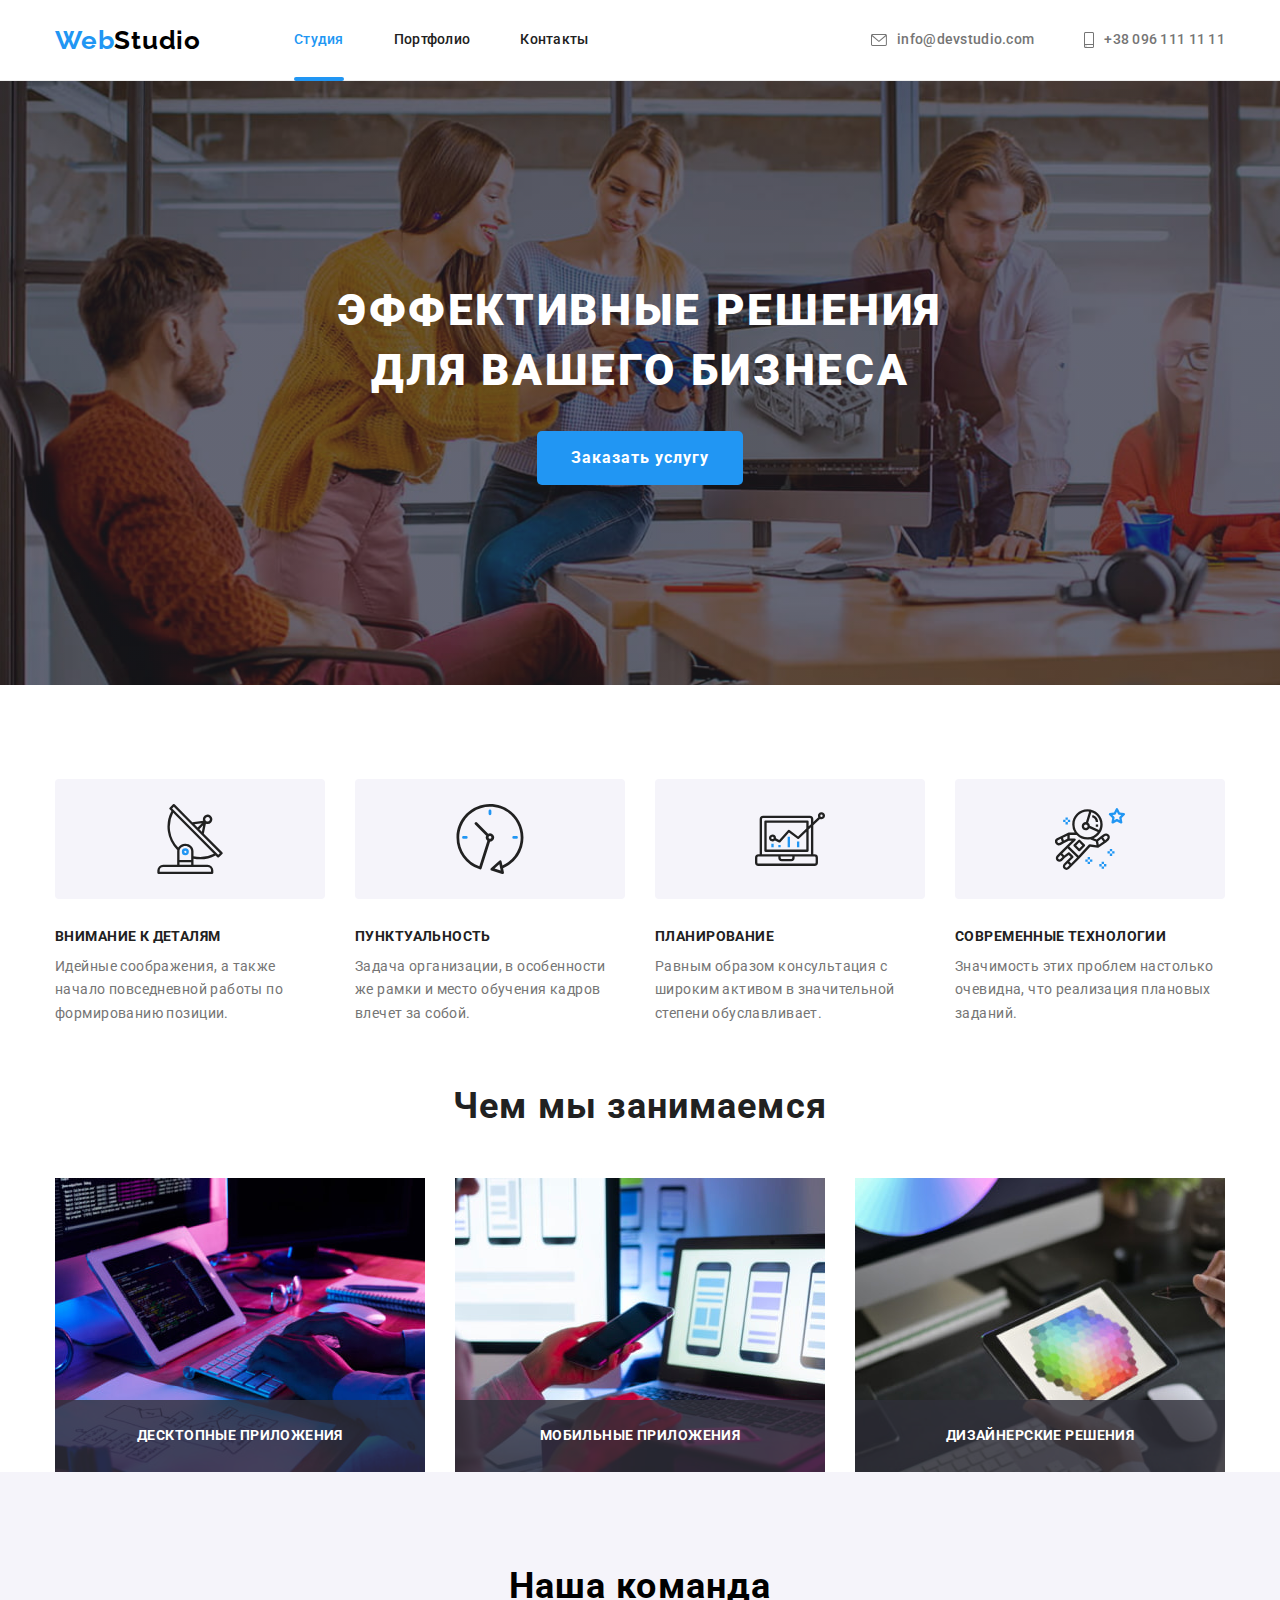
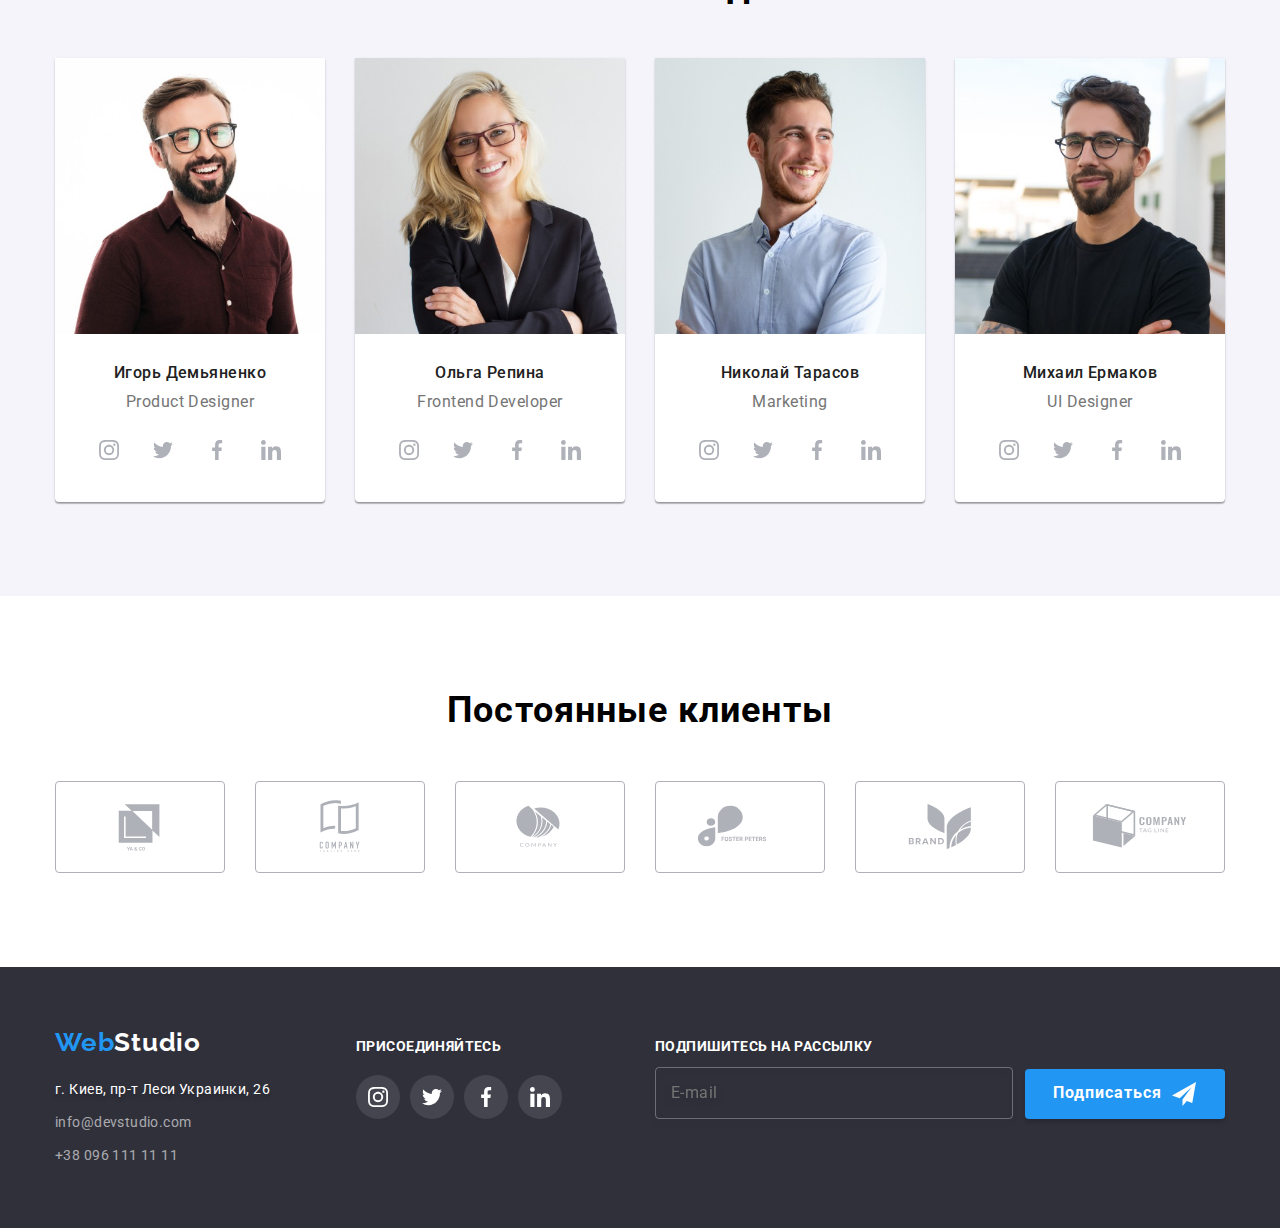
==== commit 926bdc97: "." ====
--- a/index.html
+++ b/index.html
@@ -4,6 +4,7 @@
     <meta charset="UTF-8" />
     <meta http-equiv="X-UA-Compatible" content="IE=edge" />
     <meta name="viewport" content="width=device-width, initial-scale=1.0" />
+      <meta name="viewport" content="width=device-width, initial-scale=1.0" />
     <title>Document</title>
     <link rel="preconnect" href="https://fonts.googleapis.com" />
     <link rel="preconnect" href="https://fonts.gstatic.com" crossorigin />
@@ -52,7 +53,7 @@
             </li>
 
             <li class="main-nav__item">
-              <a href="Контакты" class=" main-nav__link">Контакты</a>
+              <a href="Контакты" class=" main-nav__link" #contacts>Контакты</a>
             </li>
           </ul>
         </nav>
@@ -107,7 +108,7 @@
             </li>
 
             <li class="mobile-nav__item">
-              <a href="Контакты" class=" mobile-nav__link">Контакты</a>
+              <a href="Контакты" class=" mobile-nav__link" #contacts>Контакты</a>
             </li>
           </ul>
         
@@ -256,17 +257,32 @@
           <ul class="team_list">
             <li class="team_item">
               <div class="team_card">
-                <img
-                  src="./image/studio/worker1.jpg"
+            <picture>
+                <source media="(max-width: 767px)"
+                srcset="./image/section_team/worker1@1x_M.jpg 1x, 
+                ./image/section_team/worker1@2x_M.jpg 2x"
+                >
+                <source media="(min-width: 768px) "
+                srcset="./image/section_team/worker1@1x_T.jpg 1x, 
+                ./image/section_team/worker1@2x_T.jpg 2x">
+
+                <source media="(min-width: 1200px) "
+                srcset="./image/section_team/worker1@1x_D.jpg 1x, 
+                ./image/section_team/worker1@2x_D.jpg 2x">
+      
+            </picture>
+                <img       
+                  src="./image/section_team/worker1@1x_M.jpg"
                   alt="Работник 1"
-                  width="270"
+                  width="450"
                 />
+
                 <div class="team_name_wrap">
                   <h3 class="team_name">Игорь Демьяненко</h3>
                   <p class="team_position">Product Designer</p>
                   <ul class="social-list">
                     <li>
-                      <a href="" class="social_link" aria-label="socialmedia">
+                      <a href="https://www.instagram.com/" class="social_link" aria-label="socialmedia" target="_blank" rel="noopener noreferrer">
                         <svg class="social_icon" width="20px" height="20px">
                           <use href="./image/icons.svg#instagram"></use>
                         </svg>
@@ -274,7 +290,7 @@
                     </li>
 
                     <li>
-                      <a href="" class="social_link" aria-label="socialmedia">
+                      <a href="https://twitter.com/?lang=ru" class="social_link" aria-label="socialmedia" target="_blank" rel="noopener noreferrer">
                         <svg class="social_icon" width="20px" height="20px">
                           <use href="./image/icons.svg#twitter"></use>
                         </svg>
@@ -282,7 +298,7 @@
                     </li>
 
                     <li>
-                      <a href="" class="social_link" aria-label="socialmedia">
+                      <a href="https://uk-ua.facebook.com/" class="social_link" aria-label="socialmedia" target="_blank" rel="noopener noreferrer">
                         <svg class="social_icon" width="20px" height="20px">
                           <use href="./image/icons.svg#facebook"></use>
                         </svg>
@@ -290,7 +306,7 @@
                     </li>
 
                     <li>
-                      <a href="" class="social_link" aria-label="socialmedia">
+                      <a href="https://www.linkedin.com/" class="social_link" aria-label="socialmedia" target="_blank" rel="noopener noreferrer">
                         <svg class="social_icon" width="20px" height="20px">
                           <use href="./image/icons.svg#linkedin"></use>
                         </svg>
@@ -303,17 +319,32 @@
 
             <li class="team_item">
               <div class="team_card">
+                <picture>
+                <source media="(max-width: 767px)"
+                srcset="./image/section_team/worker2@1x_M.jpg 1x, 
+                ./image/section_team/worker2@2x_M.jpg 2x"
+                >
+                <source media="(min-width: 768px) "
+                srcset="./image/section_team/worker2@1x_T.jpg 1x, 
+                ./image/section_team/worker2@2x_T.jpg 2x">
+
+                <source media="(min-width: 1200px) "
+                srcset="./image/section_team/worker2@1x_D.jpg 1x, 
+                ./image/section_team/worker2@2x_D.jpg 2x">
+      
+            </picture>          
+              
                 <img
-                  src="./image/studio/worker2.jpg"
+                  src="./image/section_team/worker2@1x_M.jpg"
                   alt="Работник 2"
-                  width="270"
+                  width="450"
                 />
                 <div class="team_name_wrap">
                   <h3 class="team_name">Ольга Репина</h3>
                   <p class="team_position">Frontend Developer</p>
                   <ul class="social-list">
                     <li>
-                      <a href="" class="social_link" aria-label="socialmedia">
+                      <a href="https://www.instagram.com/" class="social_link" aria-label="socialmedia"target="_blank" rel="noopener noreferrer">
                         <svg class="social_icon" width="20px" height="20px">
                           <use href="./image/icons.svg#instagram"></use>
                         </svg>
@@ -321,7 +352,7 @@
                     </li>
 
                     <li>
-                      <a href="" class="social_link" aria-label="socialmedia">
+                      <a href="https://twitter.com/?lang=ru" class="social_link" aria-label="socialmedia" target="_blank" rel="noopener noreferrer">
                         <svg class="social_icon" width="20px" height="20px">
                           <use href="./image/icons.svg#twitter"></use>
                         </svg>
@@ -329,7 +360,7 @@
                     </li>
 
                     <li>
-                      <a href="" class="social_link" aria-label="socialmedia">
+                      <a href="https://uk-ua.facebook.com/" class="social_link" aria-label="socialmedia"target="_blank" rel="noopener noreferrer">
                         <svg class="social_icon" width="20px" height="20px">
                           <use href="./image/icons.svg#facebook"></use>
                         </svg>
@@ -337,7 +368,7 @@
                     </li>
 
                     <li>
-                      <a href="" class="social_link" aria-label="socialmedia">
+                      <a href="https://www.linkedin.com/" class="social_link" aria-label="socialmedia"target="_blank" rel="noopener noreferrer">
                         <svg class="social_icon" width="20px" height="20px">
                           <use href="./image/icons.svg#linkedin"></use>
                         </svg>
@@ -350,17 +381,31 @@
 
             <li class="team_item">
               <div class="team_card">
+                <picture>
+                <source media="(max-width: 767px)"
+                srcset="./image/section_team/worker3@1x_M.jpg 1x, 
+                ./image/section_team/worker3@2x_M.jpg 2x"
+                >
+                <source media="(min-width: 768px) "
+                srcset="./image/section_team/worker3@1x_T.jpg 1x, 
+                ./image/section_team/worker3@2x_T.jpg 2x">
+
+                <source media="(min-width: 1200px) "
+                srcset="./image/section_team/worker3@1x_D.jpg 1x, 
+                ./image/section_team/worker3@2x_D.jpg 2x">
+      
+            </picture>  
                 <img
-                  src="./image/studio/worker3.jpg"
+                  src="./image/section_team/worker3@1x_M.jpg"
                   alt="Работник 3"
-                  width="270"
+                  width="450"
                 />
                 <div class="team_name_wrap">
                   <h3 class="team_name">Николай Тарасов</h3>
                   <p class="team_position">Marketing</p>
                   <ul class="social-list">
                     <li>
-                      <a href="" class="social_link" aria-label="socialmedia">
+                      <a href="https://www.instagram.com/" class="social_link" aria-label="socialmedia"target="_blank" rel="noopener noreferrer">
                         <svg class="social_icon" width="20px" height="20px">
                           <use href="./image/icons.svg#instagram"></use>
                         </svg>
@@ -368,7 +413,7 @@
                     </li>
 
                     <li>
-                      <a href="" class="social_link" aria-label="socialmedia">
+                      <a href="https://twitter.com/?lang=ru" class="social_link" aria-label="socialmedia"target="_blank" rel="noopener noreferrer">
                         <svg class="social_icon" width="20px" height="20px">
                           <use href="./image/icons.svg#twitter"></use>
                         </svg>
@@ -376,7 +421,7 @@
                     </li>
 
                     <li>
-                      <a href="" class="social_link" aria-label="socialmedia">
+                      <a href="https://uk-ua.facebook.com/" class="social_link" aria-label="socialmedia"target="_blank" rel="noopener noreferrer">
                         <svg class="social_icon" width="20px" height="20px">
                           <use href="./image/icons.svg#facebook"></use>
                         </svg>
@@ -384,7 +429,7 @@
                     </li>
 
                     <li>
-                      <a href="" class="social_link" aria-label="socialmedia">
+                      <a href="https://www.linkedin.com/" class="social_link" aria-label="socialmedia"target="_blank" rel="noopener noreferrer">
                         <svg class="social_icon" width="20px" height="20px">
                           <use href="./image/icons.svg#linkedin"></use>
                         </svg>
@@ -397,17 +442,31 @@
 
             <li class="team_item">
               <div class="team_card">
+                <picture>
+                <source media="(max-width: 767px)"
+                srcset="./image/section_team/worker4@1x_M.jpg 1x, 
+                ./image/section_team/worker4@2x_M.jpg 2x"
+                >
+                <source media="(min-width: 768px) "
+                srcset="./image/section_team/worker4@1x_T.jpg 1x, 
+                ./image/section_team/worker4@2x_T.jpg 2x">
+
+                <source media="(min-width: 1200px) "
+                srcset="./image/section_team/worker4@1x_D.jpg 1x, 
+                ./image/section_team/worker4@2x_D.jpg 2x">
+      
+            </picture>  
                 <img
-                  src="./image/studio/worker4.jpg"
+                  src="./image/section_team/worker4@1x_M.jpg"
                   alt="Работник 4"
-                  width="270"
+                  width="450"
                 />
                 <div class="team_name_wrap">
                   <h3 class="team_name">Михаил Ермаков</h3>
                   <p class="team_position">UI Designer</p>
                   <ul class="social-list">
                     <li>
-                      <a href="" class="social_link" aria-label="socialmedia">
+                      <a href="https://www.instagram.com/" class="social_link" aria-label="socialmedia"target="_blank" rel="noopener noreferrer">
                         <svg class="social_icon" width="20px" height="20px">
                           <use href="./image/icons.svg#instagram"></use>
                         </svg>
@@ -415,7 +474,7 @@
                     </li>
 
                     <li>
-                      <a href="" class="social_link" aria-label="socialmedia">
+                      <a href="https://twitter.com/?lang=ru" class="social_link" aria-label="socialmedia"target="_blank" rel="noopener noreferrer">
                         <svg class="social_icon" width="20px" height="20px">
                           <use href="./image/icons.svg#twitter"></use>
                         </svg>
@@ -423,7 +482,7 @@
                     </li>
 
                     <li>
-                      <a href="" class="social_link" aria-label="socialmedia">
+                      <a href="https://uk-ua.facebook.com/" class="social_link" aria-label="socialmedia"target="_blank" rel="noopener noreferrer">
                         <svg class="social_icon" width="20px" height="20px">
                           <use href="./image/icons.svg#facebook"></use>
                         </svg>
@@ -431,7 +490,7 @@
                     </li>
 
                     <li>
-                      <a href="" class="social_link" aria-label="socialmedia">
+                      <a href="https://www.linkedin.com/" class="social_link" target="_blank" rel="noopener noreferrer" aria-label="socialmedia">
                         <svg class="social_icon" width="20px" height="20px">
                           <use href="./image/icons.svg#linkedin"></use>
                         </svg>
@@ -503,7 +562,7 @@
     </main>
 
     <!-- -----------***| Футер |***---------- -->
-    <footer class="footer">
+    <footer class="footer" id="contacts">
       <div class="container footer-block">
         
         <div class="footer-container">
@@ -534,7 +593,7 @@
           <p class="footer-title">присоединяйтесь</p>
           <ul class="footer_social_list">
             <li>
-              <a href="" aria-label="Socialmedia" class="footer-social-link">
+              <a href="https://www.instagram.com/" aria-label="Socialmedia" class="footer-social-link" target="_blank" rel="noopener noreferrer">
                 <svg class="social-link-svg" width="20px" height="20px">
                   <use href="./image/icons.svg#instagram"></use>
                 </svg>
@@ -542,7 +601,7 @@
             </li>
 
             <li>
-              <a href="" aria-label="Socialmedia" class="footer-social-link">
+              <a href="https://twitter.com/?lang=ru" aria-label="Socialmedia" class="footer-social-link" target="_blank" rel="noopener noreferrer">
                 <svg class="social-link-svg" width="20px" height="20px">
                   <use href="./image/icons.svg#twitter"></use>
                 </svg>
@@ -550,7 +609,7 @@
             </li>
 
             <li>
-              <a href="" aria-label="Socialmedia" class="footer-social-link">
+              <a href="https://uk-ua.facebook.com/" aria-label="Socialmedia" class="footer-social-link" target="_blank" rel="noopener noreferrer">
                 <svg class="social-link-svg" width="20px" height="20px">
                   <use href="./image/icons.svg#facebook"></use>
                 </svg>
@@ -558,7 +617,7 @@
             </li>
 
             <li>
-              <a href="" aria-label="Socialmedia" class="footer-social-link">
+              <a href="https://www.linkedin.com/" aria-label="Socialmedia" class="footer-social-link" target="_blank" rel="noopener noreferrer">
                 <svg class="social-link-svg" width="20px" height="20px">
                   <use href="./image/icons.svg#linkedin"></use>
                 </svg>
--- a/css/main.min.css
+++ b/css/main.min.css
@@ -1 +1 @@
-body{font-family:"Roboto",sans-serif}.no-scroll{overflow:hidden}ul{list-style:none}a{text-decoration:none;color:#212121}img{display:block;width:100%;height:auto}.container{width:480px;padding-right:15px;padding-left:15px;margin-right:auto;margin-left:auto}@media screen and (min-width: 768px){.container{width:768px}}@media screen and (min-width: 1200px){.container{width:1200px}}.visually-hidden{position:absolute;width:1px;height:1px;margin:-1px;border:0;padding:0;white-space:nowrap;-webkit-clip-path:inset(100%);clip-path:inset(100%);clip:rect(0 0 0 0);overflow:hidden}.backdrop{position:fixed;top:0;left:0;width:100%;height:100%;background-color:rgba(0,0,0,.2);-webkit-transition:opacity 250ms cubic-bezier(0.4, 0, 0.2, 1),visibility 250ms cubic-bezier(0.4, 0, 0.2, 1);transition:opacity 250ms cubic-bezier(0.4, 0, 0.2, 1),visibility 250ms cubic-bezier(0.4, 0, 0.2, 1)}.backdrop.is-hidden{opacity:0;visibility:hidden;pointer-events:none}.modal{position:absolute;top:93px;left:15px;-webkit-transform:scale(1) rotate(0);transform:scale(1) rotate(0);width:450px;background-color:#fff;-webkit-box-shadow:0px 1px 3px rgba(0,0,0,.12),0px 1px 1px rgba(0,0,0,.14),0px 2px 1px rgba(0,0,0,.2);box-shadow:0px 1px 3px rgba(0,0,0,.12),0px 1px 1px rgba(0,0,0,.14),0px 2px 1px rgba(0,0,0,.2);border-radius:4px;-webkit-transition:1000ms;transition:1000ms;padding:40px}@media screen and (min-width: 768px){.modal{top:50%;left:50%;-webkit-transform:translate(-50%, -50%);transform:translate(-50%, -50%)}}@media screen and (min-width: 1200px){.modal{width:528px;top:50%;left:50%;-webkit-transform:translate(-50%, -50%);transform:translate(-50%, -50%)}}.backdrop.is-hidden>.modal{-webkit-transform:translate(-50%, -50%) scale(0.2) rotate(45deg);transform:translate(-50%, -50%) scale(0.2) rotate(45deg)}.backdrop.is-hidden>.modal{-webkit-transform:scale(0.2) rotate(45deg);transform:scale(0.2) rotate(45deg)}.modal-close-btn{position:absolute;padding:6px;top:8px;right:8px;background-color:#fff;border:1px solid rgba(0,0,0,.1);border-radius:50%;display:-webkit-box;display:-ms-flexbox;display:flex;-webkit-box-pack:center;-ms-flex-pack:center;justify-content:center;-webkit-box-align:center;-ms-flex-align:center;align-items:center;cursor:pointer;width:33px;height:33px;-webkit-transition:fill 250ms cubic-bezier(0.4, 0, 0.2, 1);transition:fill 250ms cubic-bezier(0.4, 0, 0.2, 1)}.modal-close-btn:hover .modal-close-btn{fill:#2196f3}.modal-close-svg{position:absolute}.register-form{margin-top:12px}.modal-title{font-weight:700;font-size:20px;line-height:1.15;text-align:center;letter-spacing:.03em;color:var(--main-text-color)}.modal-form{display:-webkit-box;display:-ms-flexbox;display:flex;-webkit-box-orient:vertical;-webkit-box-direction:normal;-ms-flex-direction:column;flex-direction:column;gap:10px}.modal-label{display:block}.modal-span{font-weight:400;font-size:12px;line-height:1.16;letter-spacing:.01em;color:#757575;display:block;text-align:left;margin-bottom:4px}.modal-svg-holder{position:relative;-webkit-transition:fill 250ms cubic-bezier(0.4, 0, 0.2, 1);transition:fill 250ms cubic-bezier(0.4, 0, 0.2, 1)}.modal-svg-holder:focus-within{fill:#2196f3}.modal-input{border:1px solid rgba(33,33,33,.2);border-radius:4px;height:40px;width:100%;padding-left:43px;margin-bottom:10px;outline:none;font-size:12px;color:var(--secondary-text-color);-webkit-transition:border 250ms cubic-bezier(0.4, 0, 0.2, 1);transition:border 250ms cubic-bezier(0.4, 0, 0.2, 1)}.modal-input:focus-within{border-color:#2196f3}.modal-svg{position:absolute;bottom:45%;left:3%}.modal-textarea{display:block;width:100%;height:120px;resize:none;border-radius:4px;border:1px solid rgba(33,33,33,.2);padding:10px;font-weight:400;font-size:12px;line-height:1.16;letter-spacing:.01em;outline:none;color:var(--secondary-text-color)}.modal-textarea:-moz-placeholder-shown{color:rgba(117,117,117,.5)}.modal-textarea:-ms-input-placeholder{color:rgba(117,117,117,.5)}.modal-textarea:placeholder-shown{color:rgba(117,117,117,.5)}.modal-textarea:focus-within{border-color:#2196f3}.text-span{font-weight:400;font-size:12px;line-height:1.16;letter-spacing:.03em;color:var(--secondary-text-color);-webkit-user-select:none;-moz-user-select:none;-ms-user-select:none;user-select:none}@media screen and (min-width: 1200px){.text-span{font-size:14px;line-height:1.71}}.agreement{display:-webkit-box;display:-ms-flexbox;display:flex;-webkit-box-pack:center;-ms-flex-pack:center;justify-content:center;-webkit-box-align:center;-ms-flex-align:center;align-items:center;gap:7px;margin-top:15px}@media screen and (min-width: 1200px){.agreement{gap:8px}}.check{opacity:0;-webkit-transition:opacity 250ms cubic-bezier(0.4, 0, 0.2, 1);transition:opacity 250ms cubic-bezier(0.4, 0, 0.2, 1)}.modal-checkbox:checked+.register-svg .check{opacity:1}.modal-checkbox:checked+.register-svg .uncheck{opacity:0}.agreement-link{font-weight:400;font-size:12px;line-height:1.16;letter-spacing:.03em;-webkit-text-decoration-line:underline;text-decoration-line:underline;color:#2196f3;text-underline-position:under}@media screen and (min-width: 1200px){.agreement-link{font-size:14px;line-height:1.71}}.modal-btn{background:#2196f3;-webkit-box-shadow:0px 4px 4px rgba(0,0,0,.15);box-shadow:0px 4px 4px rgba(0,0,0,.15);border-radius:4px;border-color:rgba(0,0,0,0);font-weight:700;font-size:16px;line-height:1.87;letter-spacing:.06em;color:#fff;width:200px;padding:10px 52px;cursor:pointer;display:block;margin:0 auto;margin-top:30px}.mobile_menu{position:fixed;top:0;left:0;z-index:100;background-color:#fff;width:100%;height:100%;padding-top:20px;padding-left:40px;-webkit-transform:translateX(100%);transform:translateX(100%);-webkit-transition:-webkit-transform 250ms cubic-bezier(0.4, 0, 0.2, 1);transition:-webkit-transform 250ms cubic-bezier(0.4, 0, 0.2, 1);transition:transform 250ms cubic-bezier(0.4, 0, 0.2, 1);transition:transform 250ms cubic-bezier(0.4, 0, 0.2, 1), -webkit-transform 250ms cubic-bezier(0.4, 0, 0.2, 1)}.mobile_menu.is-open{-webkit-transform:translateX(0);transform:translateX(0)}@media screen and (min-width: 768px){.mobile_menu{display:none}}.mobile_menu__button--close{background-color:rgba(0,0,0,0);border:none;margin-left:370px;margin-right:15px;display:inline-block;padding:0}.mobile_menu__button--close:hover .mobile_menu__icon--close,.mobile_menu__button--close:focus .mobile_menu__icon--close{fill:#2196f3}.mobile-nav{padding:0;margin:0}.mobile-nav__item{margin-bottom:32px}.mobile-nav__item:last-child{margin-bottom:302px}.mobile-nav__link{font-weight:500;font-size:40px;line-height:1.17;text-align:center;letter-spacing:.02em;color:#212121}.mobile-nav__link:last-child{margin-bottom:0}.mobile-nav__link--curent{color:#2196f3}.mobile-nav__link:hover,.mobile-nav__link:focus{color:#2196f3}.mobile_contacts{padding:0;margin:0}.mobile_contacts__item{font-weight:500;font-size:40px;line-height:1.17;letter-spacing:.02em}.mobile_contacts__item:first-child{font-weight:500;font-size:34px;line-height:1.17;letter-spacing:.02em;color:#2196f3;margin-bottom:32px}.mobile_contacts__item:last-child{font-weight:500;font-size:24px;line-height:1.16;letter-spacing:.02em;color:#757575;margin-bottom:64px}.mobile_contacts__link{color:currentColor}.mobile_contacts__link:hover,.mobile_contacts__link:focus{color:#2196f3}.social_list{display:-webkit-box;display:-ms-flexbox;display:flex;gap:10px;padding:0;margin:0}.socisl_list__item{font-weight:500;font-size:18px;line-height:1.22;letter-spacing:.02em;color:#2196f3;padding-right:10px;border-right:1px solid rgba(33,33,33,.2)}.socisl_list__item:last-child{border-right:none}.socisl_list__link{color:currentColor}.header{border-bottom:1px solid #eee}@media screen and (min-width: 480px){.header-container{padding-top:16px;padding-right:10px;padding-bottom:16px}}@media screen and (min-width: 768px){.header-container{display:-webkit-box;display:-ms-flexbox;display:flex;-webkit-box-align:center;-ms-flex-align:center;align-items:center;padding-top:0;padding-bottom:0;padding-right:15px}}.logo{font-family:"Raleway";font-style:normal;font-weight:700;font-size:24px;line-height:1.16;letter-spacing:.03em;text-decoration:none}@media screen and (min-width: 480px){.logo{display:block}}@media screen and (min-width: 1200px){.logo{ont-size:26px;line-height:1.19}}.logo--blue{color:#2196f3}.logo--white{color:#000}.mobile_menu__button--open{position:absolute;top:8px;right:10px;background-color:rgba(0,0,0,0);border:none;padding:0;display:-webkit-inline-box;display:-ms-inline-flexbox;display:inline-flex}.mobile_menu__button--open:hover .mobile_menu__icon--open,.mobile_menu__button--open:focus .mobile_menu__icon--open{fill:#2196f3}@media screen and (min-width: 768px){.mobile_menu__button--open{display:none}}@media screen and (min-width: 480px){.nav{display:none}}@media screen and (min-width: 480px)and (min-width: 768px){.nav{display:-webkit-box;display:-ms-flexbox;display:flex;-webkit-box-align:center;-ms-flex-align:center;align-items:center}}.main-nav{display:-webkit-box;display:-ms-flexbox;display:flex;margin-top:0;margin-bottom:0;padding-left:0}.main-nav__item{margin-left:50px}@media screen and (min-width: 768px){.main-nav__item:first-child{margin-left:88px}}@media screen and (min-width: 1200px){.main-nav__item:first-child{margin-left:93px}}.main-nav__link{position:relative;display:block;color:#212121;font-style:normal;font-weight:500;font-size:14px;line-height:1.14;letter-spacing:.02em;padding-top:32px;padding-bottom:32px;-webkit-transition-property:color;transition-property:color;-webkit-transition-duration:250ms;transition-duration:250ms;-webkit-transition-timing-function:cubic-bezier(0.4, 0, 0.2, 1);transition-timing-function:cubic-bezier(0.4, 0, 0.2, 1)}.main-nav__link:hover,.main-nav__link:focus{color:#2196f3}.main-nav__link--curent{color:#2196f3}.main-nav__link--curent::after{position:absolute;bottom:-1px;content:"";width:100%;height:4px;background:#2196f3;border-radius:2px;display:block}@media screen and (min-width: 480px){.secondsry-nav{display:none}}@media screen and (min-width: 768px){.secondsry-nav{display:-webkit-box;display:-ms-flexbox;display:flex;margin-left:auto}}.secondsry-nav__list{padding:0;margin:0}@media screen and (min-width: 768px){.secondsry-nav__list{display:-webkit-box;display:-ms-flexbox;display:flex;-webkit-box-align:start;-ms-flex-align:start;align-items:flex-start;-webkit-box-orient:vertical;-webkit-box-direction:normal;-ms-flex-direction:column;flex-direction:column;gap:10px}}@media screen and (min-width: 1200px){.secondsry-nav__list{display:-webkit-box;display:-ms-flexbox;display:flex;gap:50px;-webkit-box-orient:horizontal;-webkit-box-direction:normal;-ms-flex-direction:row;flex-direction:row;padding-left:0;margin-top:0;margin-bottom:0}}@media screen and (min-width: 1200px){.secondsry-nav__item{display:-webkit-box;display:-ms-flexbox;display:flex;-webkit-box-pack:center;-ms-flex-pack:center;justify-content:center;-webkit-box-align:center;-ms-flex-align:center;align-items:center}}.secondary-nav__link{color:#757575;text-decoration:none;-webkit-transition-property:color;transition-property:color;-webkit-transition-duration:250ms;transition-duration:250ms;-webkit-transition-timing-function:cubic-bezier(0.4, 0, 0.2, 1);transition-timing-function:cubic-bezier(0.4, 0, 0.2, 1)}.secondary-nav__link:hover,.secondary-nav__link:focus{color:#2196f3}.secondary-nav__link:hover,.secondary-nav__link:focus .secondary-nav__icon{fill:currentColor}@media screen and (min-width: 768px){.secondary-nav__link{font-weight:500;font-size:12px;line-height:1.16;letter-spacing:.02em}}@media screen and (min-width: 1200px){.secondary-nav__link{padding-top:32px;padding-bottom:32px;font-weight:500;font-size:14px;line-height:1.14;letter-spacing:.02em;display:-webkit-box;display:-ms-flexbox;display:flex;-webkit-box-pack:center;-ms-flex-pack:center;justify-content:center;-webkit-box-align:center;-ms-flex-align:center;align-items:center}}.secondary-nav__icon{fill:currentColor;margin-right:10px;display:inline-block}.hero{max-width:480px;display:block;background-color:rgba(47,48,58,.4);background-image:-webkit-gradient(linear, left top, right top, from(rgba(47, 48, 58, 0.4)), to(rgba(47, 48, 58, 0.4))),url(../image/background/bg_hero.jpg);background-image:linear-gradient(to right, rgba(47, 48, 58, 0.4), rgba(47, 48, 58, 0.4)),url(../image/background/bg_hero.jpg);background-repeat:no-repeat;background-size:cover;text-align:center;margin-right:auto;margin-left:auto;padding-top:118px;padding-right:0;padding-bottom:118px;padding-left:0}@media screen and (min-width: 768px){.hero{max-width:768px}}@media screen and (min-width: 1200px){.hero{max-width:1600px;padding-top:200px;padding-right:0;padding-bottom:200px;padding-left:0}}.hero__title{color:#fff;font-weight:900;line-height:1.62;text-align:center;letter-spacing:.06em;text-transform:uppercase;margin-top:0;margin-bottom:30px}@media screen and (min-width: 1200px){.hero__title{font-size:44px;line-height:1.36}}.hero__button{font-family:inherit;font-style:normal;font-weight:700;font-size:16px;line-height:1.87;display:inline-block;text-align:center;letter-spacing:.06em;color:#fff;background-color:#2196f3;cursor:pointer;border-radius:5px;border-color:rgba(0,0,0,0);min-width:200px;padding:10px 32px}.benefits{padding-top:60px}@media screen and (min-width: 1200px){.benefits{padding-top:94px}}.benefits_list{padding:0;margin:0}@media screen and (min-width: 768px){.benefits_list{display:-webkit-box;display:-ms-flexbox;display:flex;gap:30px;-ms-flex-wrap:wrap;flex-wrap:wrap}}@media screen and (min-width: 1200px){.benefits_list{display:-webkit-box;display:-ms-flexbox;display:flex;-ms-flex-wrap:nowrap;flex-wrap:nowrap;-webkit-box-pack:justify;-ms-flex-pack:justify;justify-content:space-between;padding-left:0;margin-top:0;margin-bottom:0}}.benefits_item{-ms-flex-preferred-size:450px;flex-basis:450px;margin-bottom:30px}.benefits_item:last-child{margin-bottom:60px}@media screen and (min-width: 768px){.benefits_item{-ms-flex-preferred-size:354px;flex-basis:354px;margin-bottom:0}}@media screen and (min-width: 1200px){.benefits_item{-ms-flex-preferred-size:270px;flex-basis:270px}}.benefits_icon{width:450px;height:120px;background-color:#f5f4fa;border-radius:4px;display:-webkit-box;display:-ms-flexbox;display:flex;-webkit-box-pack:center;-ms-flex-pack:center;justify-content:center;-webkit-box-align:center;-ms-flex-align:center;align-items:center}@media screen and (min-width: 480px){.benefits_icon{margin-bottom:30px}}@media screen and (min-width: 768px){.benefits_icon{width:354px}}@media screen and (min-width: 1200px){.benefits_icon{width:270px}}.benefits_title{color:#212121;font-style:normal;font-weight:700;font-size:14px;line-height:1.14;letter-spacing:.03em;text-transform:uppercase;margin-top:0;margin-bottom:10px;text-align:center}@media screen and (min-width: 768px){.benefits_title{text-align:start}}.benefits_text{color:#757575;font-style:normal;font-weight:400;font-size:14px;line-height:1.71;letter-spacing:.03em;margin-top:0;margin-bottom:0}.specialization{display:none;padding-top:94px;padding-bottom:94px}@media screen and (min-width: 1200px){.specialization{display:contents}}.specialization_title{color:#212121;font-style:normal;font-weight:700;font-size:36px;line-height:1.16;text-align:center;letter-spacing:.03em;margin-top:0;margin-bottom:50px}.specialization_list{display:-webkit-box;display:-ms-flexbox;display:flex;-webkit-box-pack:justify;-ms-flex-pack:justify;justify-content:space-between;padding-left:0;gap:30px;margin-top:0;margin-bottom:0}.specialization_uppertitle_wrap{position:relative}.specialization_uppertitle{position:absolute;bottom:0;width:100%;margin:0;font-weight:700;font-size:14px;line-height:1.14;text-align:center;letter-spacing:.03em;text-transform:uppercase;color:#fff;background-color:rgba(47,48,58,.8);padding-top:28px;padding-bottom:28px}.team{background:#f5f4fa;padding-top:60px;padding-bottom:60px}@media screen and (min-width: 1200px){.team{padding-top:94px;padding-bottom:94px}}.team_title{color:var(--main-text-color);font-weight:700;font-size:28px;line-height:1.16;text-align:center;letter-spacing:.03em;margin-top:0;margin-bottom:30px}@media screen and (min-width: 1200px){.team_title{font-size:36px;margin-bottom:50px}}.team_list{padding:0;margin:0}@media screen and (min-width: 768px){.team_list{display:-webkit-box;display:-ms-flexbox;display:flex;-ms-flex-wrap:wrap;flex-wrap:wrap;gap:30px;-ms-flex-pack:distribute;justify-content:space-around}}@media screen and (min-width: 1200px){.team_list{display:-webkit-box;display:-ms-flexbox;display:flex;-ms-flex-wrap:nowrap;flex-wrap:nowrap}}.team_item{margin-bottom:30px}.team_item:last-child{margin-bottom:0}@media screen and (min-width: 768px){.team_item{-ms-flex-preferred-size:calc((100% - 30px)/2);flex-basis:calc((100% - 30px)/2);margin-bottom:0}}.team_card{background:#fff;-webkit-box-shadow:0px 1px 3px rgba(0,0,0,.12),0px 1px 1px rgba(0,0,0,.14),0px 2px 1px rgba(0,0,0,.2);box-shadow:0px 1px 3px rgba(0,0,0,.12),0px 1px 1px rgba(0,0,0,.14),0px 2px 1px rgba(0,0,0,.2);border-radius:0px 0px 4px 4px}.team_name_wrap{padding-top:30px;padding-bottom:30px;text-align:center}.team_name{color:#212121;font-style:normal;font-weight:500;font-size:16px;line-height:1.18;letter-spacing:.03em;margin-top:0;margin-bottom:10px}.team_position{color:#757575;font-style:normal;font-weight:400;font-size:16px;line-height:1.18;letter-spacing:.03em;margin-top:0;margin-bottom:16px}.social-list{display:-webkit-box;display:-ms-flexbox;display:flex;gap:10px;-webkit-box-pack:center;-ms-flex-pack:center;justify-content:center;padding-left:0;margin-top:0;margin-bottom:0}.social_link{width:44px;height:44px;color:#afb1b8;border-radius:50%;display:-webkit-box;display:-ms-flexbox;display:flex;-webkit-box-pack:center;-ms-flex-pack:center;justify-content:center;-webkit-box-align:center;-ms-flex-align:center;align-items:center;-webkit-transition:color 250ms cubic-bezier(0.4, 0, 0.2, 1),background 250ms cubic-bezier(0.4, 0, 0.2, 1);transition:color 250ms cubic-bezier(0.4, 0, 0.2, 1),background 250ms cubic-bezier(0.4, 0, 0.2, 1)}.social_link:hover,.social_link:focus{background-color:#2196f3;color:#fff}.social_icon{fill:currentColor}.social_icon:hover,.social_icon:focus .social_icon{fill:currentColor}.clients{padding-top:60px;padding-bottom:60px}@media screen and (min-width: 1200px){.clients{padding-top:94px;padding-bottom:94px}}.clients-title{color:var(--main-text-color);font-weight:700;font-size:28px;line-height:1.16;text-align:center;letter-spacing:.03em;margin-top:0;margin-bottom:30px}@media screen and (min-width: 1200px){.clients-title{font-size:36px;margin-bottom:50px}}.clients-list{margin:0;padding:0;display:-webkit-box;display:-ms-flexbox;display:flex;-ms-flex-wrap:wrap;flex-wrap:wrap;gap:30px}@media screen and (min-width: 1200px){.clients-list{-ms-flex-wrap:nowrap;flex-wrap:nowrap}}.clients-list-item{display:-webkit-box;display:-ms-flexbox;display:flex;-webkit-box-pack:center;-ms-flex-pack:center;justify-content:center;text-align:center}.clients-link{display:-webkit-box;display:-ms-flexbox;display:flex;-webkit-box-pack:center;-ms-flex-pack:center;justify-content:center;-webkit-box-align:center;-ms-flex-align:center;align-items:center;border-radius:4px;width:210px;height:92px;border:1px solid #afb1b8;color:#afb1b8;-webkit-transition:color 250ms cubic-bezier(0.4, 0, 0.2, 1),border 250ms cubic-bezier(0.4, 0, 0.2, 1);transition:color 250ms cubic-bezier(0.4, 0, 0.2, 1),border 250ms cubic-bezier(0.4, 0, 0.2, 1)}.clients-link:active{color:#2196f3}.clients-link:hover,.clients-link:focus{border:1px solid #2196f3;color:#2196f3}@media screen and (min-width: 768px){.clients-link{width:226px}}@media screen and (min-width: 1200px){.clients-link{width:170px}}.clients-logo{fill:currentColor}.clients-logo .clients-link:hover,.clients-link:focus .clients-logo{fill:currentColor}.portfolio{padding-top:60px;padding-bottom:60px}@media screen and (min-width: 1200px){.portfolio{padding-top:94px;padding-bottom:94px}}.btn-list{display:-webkit-box;display:-ms-flexbox;display:flex;-ms-flex-wrap:wrap;flex-wrap:wrap;-webkit-box-align:start;-ms-flex-align:start;align-items:flex-start;padding:0;margin:0}@media screen and (min-width: 768px){.btn-list{display:-webkit-box;display:-ms-flexbox;display:flex;-webkit-box-pack:center;-ms-flex-pack:center;justify-content:center;margin-top:0;margin-bottom:50px;padding-left:0}}.portfolio-btn{color:#212121;background-color:#f5f4fa;font-style:normal;font-weight:500;font-size:16px;line-height:1.62;text-align:center;letter-spacing:.03em;border-radius:4px;border-color:rgba(0,0,0,0);padding:6px 22px;cursor:pointer;-webkit-transition:color 250ms cubic-bezier(0.4, 0, 0.2, 1),background 250ms cubic-bezier(0.4, 0, 0.2, 1);transition:color 250ms cubic-bezier(0.4, 0, 0.2, 1),background 250ms cubic-bezier(0.4, 0, 0.2, 1)}.portfolio-btn:hover,.portfolio-btn:focus{background-color:#2196f3;color:#fff}.btn-list-item{margin-left:8px;margin-bottom:15px}.btn-list-item:first-child{margin-left:0}.btn-list-item:nth-last-child(-n+2){margin-bottom:0}@media screen and (min-width: 768px){.btn-list-item{margin-bottom:0}}.portfolio-card-list{padding:0;margin-top:40px}@media screen and (min-width: 768px){.portfolio-card-list{margin-top:30px;display:-webkit-box;display:-ms-flexbox;display:flex;-ms-flex-wrap:wrap;flex-wrap:wrap;gap:30px;padding:0;margin:0}}.portfolio-card{margin-bottom:30px}.portfolio-card:hover{-webkit-box-shadow:0px 1px 1px rgba(0,0,0,.12),0px 4px 4px rgba(0,0,0,.06),1px 4px 6px rgba(0,0,0,.16);box-shadow:0px 1px 1px rgba(0,0,0,.12),0px 4px 4px rgba(0,0,0,.06),1px 4px 6px rgba(0,0,0,.16)}@media screen and (min-width: 768px){.portfolio-card{margin-bottom:0;-ms-flex-preferred-size:calc((100% - 30px)/2);flex-basis:calc((100% - 30px)/2)}}@media screen and (min-width: 1200px){.portfolio-card{-ms-flex-preferred-size:370px;flex-basis:370px}}.portfolio-hover-div{position:relative;overflow:hidden}.overlay{position:absolute;bottom:0;left:0;display:block;-webkit-transform:translateY(100%);transform:translateY(100%);background-color:rgba(33,150,243,.9);width:100%;height:100%;-webkit-transition:-webkit-transform 250ms cubic-bezier(0.4, 0, 0.2, 1);transition:-webkit-transform 250ms cubic-bezier(0.4, 0, 0.2, 1);transition:transform 250ms cubic-bezier(0.4, 0, 0.2, 1);transition:transform 250ms cubic-bezier(0.4, 0, 0.2, 1), -webkit-transform 250ms cubic-bezier(0.4, 0, 0.2, 1)}.portfolio-card:hover .overlay{cursor:pointer;-webkit-transform:translateY(0%);transform:translateY(0%)}.portfolio-hover-title{margin:0;padding-top:63px;padding-right:24px;padding-bottom:63px;padding-left:24px;font-weight:400;font-size:18px;line-height:1.55;letter-spacing:.03em;color:#fff}.portfolio-hover-title:hover{opacity:1}.portfolio-title-div{border:1px solid #eee;border-top:none;padding-top:20px;padding-right:24px;padding-bottom:20px;padding-left:24px}@media screen and (min-width: 768px)and (max-width: 1199px){.fc{padding-bottom:56px}}.portfolio-title{color:#212121;font-weight:700;font-size:18px;line-height:2;letter-spacing:.06em;margin-top:0;margin-bottom:4px}.portfolio-category{color:#757575;font-weight:400;font-size:16px;line-height:1.87;letter-spacing:.03em;margin-top:0;margin-bottom:0}.footer{background-color:#2f303a;padding-top:60px;padding-bottom:60px}.footer-container{display:-webkit-box;display:-ms-flexbox;display:flex;-webkit-box-orient:vertical;-webkit-box-direction:normal;-ms-flex-direction:column;flex-direction:column;margin-left:0;margin-bottom:60px}@media screen and (min-width: 768px){.footer-container{width:232px;margin-left:61px}}@media screen and (min-width: 1200px){.footer-container{margin-bottom:0;width:100%;margin-left:0}}.footer-block{text-align:center;display:-webkit-box;display:-ms-flexbox;display:flex;-webkit-box-orient:vertical;-webkit-box-direction:normal;-ms-flex-direction:column;flex-direction:column}@media screen and (min-width: 768px)and (max-width: 1199px){.footer-block{position:relative}}@media screen and (min-width: 1200px){.footer-block{-webkit-box-orient:horizontal;-webkit-box-direction:normal;-ms-flex-direction:row;flex-direction:row;-webkit-box-align:baseline;-ms-flex-align:baseline;align-items:baseline;gap:70px;text-align:initial}}.logo-first-word{color:#2196f3}.logo-white-word{color:#fff}.adress{color:#fff;text-shadow:0px 4px 4px rgba(0,0,0,.25);font-style:normal;font-weight:400;font-size:14px;line-height:1.71;letter-spacing:.03em;margin-top:20px;margin-bottom:9px;-webkit-transition:color 250ms cubic-bezier(0.4, 0, 0.2, 1);transition:color 250ms cubic-bezier(0.4, 0, 0.2, 1)}.adress:hover,.adress:focus{color:#2196f3}.footer-contact-link{color:rgba(255,255,255,.6);font-style:normal;font-weight:400;font-size:14px;line-height:1.71;letter-spacing:.03em;text-decoration:none;margin-bottom:9px;-webkit-transition:color 250ms cubic-bezier(0.4, 0, 0.2, 1);transition:color 250ms cubic-bezier(0.4, 0, 0.2, 1)}.footer-contact-link:hover,.footer-contact-link:focus{color:#2196f3}.footer-contact-link:last-child{margin-bottom:0}@media screen and (min-width: 768px)and (max-width: 1199px){.footer-wrap{position:absolute;right:13%;top:0}}.footer-title{font-weight:700;font-size:14px;line-height:1.14;letter-spacing:.03em;text-transform:uppercase;color:#fff;margin-top:0;margin-bottom:20px}.footer_social_list{display:-webkit-box;display:-ms-flexbox;display:flex;gap:10px;padding:0;-webkit-box-pack:center;-ms-flex-pack:center;justify-content:center;margin-bottom:60px;margin-top:0}@media screen and (min-width: 768px){.footer_social_list{margin-bottom:0}}@media screen and (min-width: 1200px){.footer_social_list{-webkit-box-pack:start;-ms-flex-pack:start;justify-content:flex-start;margin-bottom:0}}.footer-social-link{width:44px;height:44px;color:#afb1b8;background:rgba(255,255,255,.1);border-radius:50%;display:-webkit-box;display:-ms-flexbox;display:flex;-webkit-box-pack:center;-ms-flex-pack:center;justify-content:center;-webkit-box-align:center;-ms-flex-align:center;align-items:center;-webkit-transition:color 250ms cubic-bezier(0.4, 0, 0.2, 1),background 250ms cubic-bezier(0.4, 0, 0.2, 1);transition:color 250ms cubic-bezier(0.4, 0, 0.2, 1),background 250ms cubic-bezier(0.4, 0, 0.2, 1)}.footer-social-link:hover,.footer-social-link:focus{background-color:#2196f3;color:#fff}.social-link-svg{fill:#fff}.social-link-svg .footer-social-link:hover,.footer-social-link:focus .social-link-svg{fill:currentColor}@media screen and (min-width: 1200px){.subscribe-form{margin-left:23px}}.subscribe-form-title{font-weight:700;font-size:14px;line-height:1.14px;letter-spacing:.03em;text-transform:uppercase;color:#fff;margin:0;display:block;margin-bottom:20px}@media screen and (min-width: 1200px){.subscribe-form-div{display:-webkit-box;display:-ms-flexbox;display:flex;-webkit-box-align:baseline;-ms-flex-align:baseline;align-items:baseline;gap:12px}}.subscribe-form-input{border:1px solid rgba(255,255,255,.3);-webkit-filter:drop-shadow(0px 4px 4px rgba(0, 0, 0, 0.15));filter:drop-shadow(0px 4px 4px rgba(0, 0, 0, 0.15));border-radius:4px;background-color:rgba(0,0,0,0);color:rgba(255,255,255,.6);font-weight:400;font-size:16px;line-height:1.25;letter-spacing:.03em;padding:15px;width:450px;display:-webkit-inline-box;display:-ms-inline-flexbox;display:inline-flex;outline:none;margin-bottom:20px}@media screen and (min-width: 1200px){.subscribe-form-input{width:358px;margin-bottom:0}}.submit-form-btn{font-weight:700;font-size:16px;line-height:1.88;display:-webkit-box;display:-ms-flexbox;display:flex;-webkit-box-align:center;-ms-flex-align:center;align-items:center;text-align:center;letter-spacing:.06em;color:#fff;padding:10px 28px;background-color:#2196f3;-webkit-box-shadow:0px 4px 4px rgba(0,0,0,.15);box-shadow:0px 4px 4px rgba(0,0,0,.15);border-radius:4px;border:none;cursor:pointer;width:200px;height:50px;margin-right:auto;margin-left:auto}@media screen and (min-width: 1200px){.submit-form-btn{margin-right:0;margin-left:0}}.subscribe-form-svg{margin-left:10px}/*# sourceMappingURL=main.min.css.map */+body{font-family:"Roboto",sans-serif}.no-scroll{overflow:hidden}ul{list-style:none}a{text-decoration:none;color:#212121}img{display:block;width:100%;height:auto}.container{width:480px;padding-right:15px;padding-left:15px;margin-right:auto;margin-left:auto}@media screen and (min-width: 768px){.container{width:768px}}@media screen and (min-width: 1200px){.container{width:1200px}}.visually-hidden{position:absolute;width:1px;height:1px;margin:-1px;border:0;padding:0;white-space:nowrap;-webkit-clip-path:inset(100%);clip-path:inset(100%);clip:rect(0 0 0 0);overflow:hidden}.backdrop{position:fixed;top:0;left:0;width:100%;height:100%;background-color:rgba(0,0,0,.2);-webkit-transition:opacity 250ms cubic-bezier(0.4, 0, 0.2, 1),visibility 250ms cubic-bezier(0.4, 0, 0.2, 1);transition:opacity 250ms cubic-bezier(0.4, 0, 0.2, 1),visibility 250ms cubic-bezier(0.4, 0, 0.2, 1)}.backdrop.is-hidden{opacity:0;visibility:hidden;pointer-events:none}.modal{position:absolute;top:13%;left:3%;-webkit-transform:scale(1) rotate(0);transform:scale(1) rotate(0);width:450px;background-color:#fff;-webkit-box-shadow:0px 1px 3px rgba(0,0,0,.12),0px 1px 1px rgba(0,0,0,.14),0px 2px 1px rgba(0,0,0,.2);box-shadow:0px 1px 3px rgba(0,0,0,.12),0px 1px 1px rgba(0,0,0,.14),0px 2px 1px rgba(0,0,0,.2);border-radius:4px;-webkit-transition:1000ms;transition:1000ms;padding:40px}@media screen and (min-width: 768px){.modal{top:50%;left:50%;-webkit-transform:translate(-50%, -50%);transform:translate(-50%, -50%)}}@media screen and (min-width: 1200px){.modal{width:528px;top:50%;left:50%;-webkit-transform:translate(-50%, -50%);transform:translate(-50%, -50%)}}.backdrop.is-hidden>.modal{-webkit-transform:translate(-50%, -50%) scale(0.2) rotate(45deg);transform:translate(-50%, -50%) scale(0.2) rotate(45deg)}.backdrop.is-hidden>.modal{-webkit-transform:scale(0.2) rotate(45deg);transform:scale(0.2) rotate(45deg)}.modal-close-btn{position:absolute;padding:6px;top:8px;right:8px;background-color:#fff;border:1px solid rgba(0,0,0,.1);border-radius:50%;display:-webkit-box;display:-ms-flexbox;display:flex;-webkit-box-pack:center;-ms-flex-pack:center;justify-content:center;-webkit-box-align:center;-ms-flex-align:center;align-items:center;cursor:pointer;width:33px;height:33px;-webkit-transition:fill 250ms cubic-bezier(0.4, 0, 0.2, 1);transition:fill 250ms cubic-bezier(0.4, 0, 0.2, 1)}.modal-close-btn:hover .modal-close-btn{fill:#2196f3}.modal-close-svg{position:absolute}.register-form{margin-top:12px}.modal-title{font-weight:700;font-size:20px;line-height:1.15;text-align:center;letter-spacing:.03em;color:var(--main-text-color)}.modal-form{display:-webkit-box;display:-ms-flexbox;display:flex;-webkit-box-orient:vertical;-webkit-box-direction:normal;-ms-flex-direction:column;flex-direction:column;gap:10px}.modal-label{display:block}.modal-span{font-weight:400;font-size:12px;line-height:1.16;letter-spacing:.01em;color:#757575;display:block;text-align:left;margin-bottom:4px}.modal-svg-holder{position:relative;-webkit-transition:fill 250ms cubic-bezier(0.4, 0, 0.2, 1);transition:fill 250ms cubic-bezier(0.4, 0, 0.2, 1)}.modal-svg-holder:focus-within{fill:#2196f3}.modal-input{border:1px solid rgba(33,33,33,.2);border-radius:4px;height:40px;width:100%;padding-left:43px;margin-bottom:10px;outline:none;font-size:12px;color:var(--secondary-text-color);-webkit-transition:border 250ms cubic-bezier(0.4, 0, 0.2, 1);transition:border 250ms cubic-bezier(0.4, 0, 0.2, 1)}.modal-input:focus-within{border-color:#2196f3}.modal-svg{position:absolute;bottom:45%;left:3%}.modal-textarea{display:block;width:100%;height:120px;resize:none;border-radius:4px;border:1px solid rgba(33,33,33,.2);padding:10px;font-weight:400;font-size:12px;line-height:1.16;letter-spacing:.01em;outline:none;color:var(--secondary-text-color)}.modal-textarea:-moz-placeholder-shown{color:rgba(117,117,117,.5)}.modal-textarea:-ms-input-placeholder{color:rgba(117,117,117,.5)}.modal-textarea:placeholder-shown{color:rgba(117,117,117,.5)}.modal-textarea:focus-within{border-color:#2196f3}.text-span{font-weight:400;font-size:12px;line-height:1.16;letter-spacing:.03em;color:var(--secondary-text-color);-webkit-user-select:none;-moz-user-select:none;-ms-user-select:none;user-select:none}@media screen and (min-width: 1200px){.text-span{font-size:14px;line-height:1.71}}.agreement{display:-webkit-box;display:-ms-flexbox;display:flex;-webkit-box-pack:center;-ms-flex-pack:center;justify-content:center;-webkit-box-align:center;-ms-flex-align:center;align-items:center;gap:7px;margin-top:15px}@media screen and (min-width: 1200px){.agreement{gap:8px}}.check{opacity:0;-webkit-transition:opacity 250ms cubic-bezier(0.4, 0, 0.2, 1);transition:opacity 250ms cubic-bezier(0.4, 0, 0.2, 1)}.modal-checkbox:checked+.register-svg .check{opacity:1}.modal-checkbox:checked+.register-svg .uncheck{opacity:0}.agreement-link{font-weight:400;font-size:12px;line-height:1.16;letter-spacing:.03em;-webkit-text-decoration-line:underline;text-decoration-line:underline;color:#2196f3;text-underline-position:under}@media screen and (min-width: 1200px){.agreement-link{font-size:14px;line-height:1.71}}.modal-btn{background:#2196f3;-webkit-box-shadow:0px 4px 4px rgba(0,0,0,.15);box-shadow:0px 4px 4px rgba(0,0,0,.15);border-radius:4px;border-color:rgba(0,0,0,0);font-weight:700;font-size:16px;line-height:1.87;letter-spacing:.06em;color:#fff;width:200px;padding:10px 52px;cursor:pointer;display:block;margin:0 auto;margin-top:30px}.mobile_menu{position:fixed;top:0;left:0;z-index:100;background-color:#fff;width:100%;height:100%;padding-top:20px;padding-left:40px;-webkit-transform:translateX(100%);transform:translateX(100%);-webkit-transition:-webkit-transform 250ms cubic-bezier(0.4, 0, 0.2, 1);transition:-webkit-transform 250ms cubic-bezier(0.4, 0, 0.2, 1);transition:transform 250ms cubic-bezier(0.4, 0, 0.2, 1);transition:transform 250ms cubic-bezier(0.4, 0, 0.2, 1), -webkit-transform 250ms cubic-bezier(0.4, 0, 0.2, 1)}.mobile_menu.is-open{-webkit-transform:translateX(0);transform:translateX(0)}@media screen and (min-width: 768px){.mobile_menu{display:none}}.mobile_menu__button--close{background-color:rgba(0,0,0,0);border:none;margin-left:370px;margin-right:15px;display:inline-block;padding:0}.mobile_menu__button--close:hover .mobile_menu__icon--close,.mobile_menu__button--close:focus .mobile_menu__icon--close{fill:#2196f3}.mobile-nav{padding:0;margin:0}.mobile-nav__item{margin-bottom:32px}.mobile-nav__item:last-child{margin-bottom:302px}.mobile-nav__link{font-weight:500;font-size:40px;line-height:1.17;text-align:center;letter-spacing:.02em;color:#212121}.mobile-nav__link:last-child{margin-bottom:0}.mobile-nav__link--curent{color:#2196f3}.mobile-nav__link:hover,.mobile-nav__link:focus{color:#2196f3}.mobile_contacts{padding:0;margin:0}.mobile_contacts__item{font-weight:500;font-size:40px;line-height:1.17;letter-spacing:.02em}.mobile_contacts__item:first-child{font-weight:500;font-size:34px;line-height:1.17;letter-spacing:.02em;color:#2196f3;margin-bottom:32px}.mobile_contacts__item:last-child{font-weight:500;font-size:24px;line-height:1.16;letter-spacing:.02em;color:#757575;margin-bottom:64px}.mobile_contacts__link{color:currentColor}.mobile_contacts__link:hover,.mobile_contacts__link:focus{color:#2196f3}.social_list{display:-webkit-box;display:-ms-flexbox;display:flex;gap:10px;padding:0;margin:0}.socisl_list__item{font-weight:500;font-size:18px;line-height:1.22;letter-spacing:.02em;color:#2196f3;padding-right:10px;border-right:1px solid rgba(33,33,33,.2)}.socisl_list__item:last-child{border-right:none}.socisl_list__link{color:currentColor}.header{border-bottom:1px solid #eee}.header-container{padding-top:16px;padding-right:10px;padding-bottom:16px}@media screen and (min-width: 768px){.header-container{display:-webkit-box;display:-ms-flexbox;display:flex;-webkit-box-align:center;-ms-flex-align:center;align-items:center;padding-top:0;padding-bottom:0;padding-right:15px}}.logo{font-family:"Raleway";font-style:normal;font-weight:700;font-size:24px;line-height:1.16;letter-spacing:.03em;text-decoration:none}@media screen and (min-width: 1200px){.logo{font-size:26px;line-height:1.19}}.logo--blue{color:#2196f3}.logo--white{color:#000}.mobile_menu__button--open{position:absolute;top:8px;right:10px;background-color:rgba(0,0,0,0);border:none;padding:0;display:-webkit-inline-box;display:-ms-inline-flexbox;display:inline-flex}.mobile_menu__button--open:hover .mobile_menu__icon--open,.mobile_menu__button--open:focus .mobile_menu__icon--open{fill:#2196f3}@media screen and (min-width: 768px){.mobile_menu__button--open{display:none}}@media screen and (min-width: 320px)and (max-width: 767px){.nav{display:none}}@media screen and (min-width: 320px)and (max-width: 767px)and (min-width: 768px){.nav{display:-webkit-box;display:-ms-flexbox;display:flex;-webkit-box-align:center;-ms-flex-align:center;align-items:center}}.main-nav{display:-webkit-box;display:-ms-flexbox;display:flex;margin-top:0;margin-bottom:0;padding-left:0}.main-nav__item{margin-left:50px}@media screen and (min-width: 768px){.main-nav__item:first-child{margin-left:88px}}@media screen and (min-width: 1200px){.main-nav__item:first-child{margin-left:93px}}.main-nav__link{position:relative;display:block;color:#212121;font-style:normal;font-weight:500;font-size:14px;line-height:1.14;letter-spacing:.02em;padding-top:32px;padding-bottom:32px;-webkit-transition-property:color;transition-property:color;-webkit-transition-duration:250ms;transition-duration:250ms;-webkit-transition-timing-function:cubic-bezier(0.4, 0, 0.2, 1);transition-timing-function:cubic-bezier(0.4, 0, 0.2, 1)}.main-nav__link:hover,.main-nav__link:focus{color:#2196f3}.main-nav__link--curent{color:#2196f3}.main-nav__link--curent::after{position:absolute;bottom:-1px;content:"";width:100%;height:4px;background:#2196f3;border-radius:2px;display:block}@media screen and (min-width: 320px)and (max-width: 767px){.secondsry-nav{display:none}}@media screen and (min-width: 768px){.secondsry-nav{display:-webkit-box;display:-ms-flexbox;display:flex;margin-left:auto}}.secondsry-nav__list{padding:0;margin:0}@media screen and (min-width: 768px){.secondsry-nav__list{display:-webkit-box;display:-ms-flexbox;display:flex;-webkit-box-align:start;-ms-flex-align:start;align-items:flex-start;-webkit-box-orient:vertical;-webkit-box-direction:normal;-ms-flex-direction:column;flex-direction:column;gap:10px}}@media screen and (min-width: 1200px){.secondsry-nav__list{display:-webkit-box;display:-ms-flexbox;display:flex;gap:50px;-webkit-box-orient:horizontal;-webkit-box-direction:normal;-ms-flex-direction:row;flex-direction:row;padding-left:0;margin-top:0;margin-bottom:0}}@media screen and (min-width: 1200px){.secondsry-nav__item{display:-webkit-box;display:-ms-flexbox;display:flex;-webkit-box-pack:center;-ms-flex-pack:center;justify-content:center;-webkit-box-align:center;-ms-flex-align:center;align-items:center}}.secondary-nav__link{color:#757575;text-decoration:none;-webkit-transition-property:color;transition-property:color;-webkit-transition-duration:250ms;transition-duration:250ms;-webkit-transition-timing-function:cubic-bezier(0.4, 0, 0.2, 1);transition-timing-function:cubic-bezier(0.4, 0, 0.2, 1)}.secondary-nav__link:hover,.secondary-nav__link:focus{color:#2196f3}.secondary-nav__link:hover,.secondary-nav__link:focus .secondary-nav__icon{fill:currentColor}@media screen and (min-width: 768px){.secondary-nav__link{font-weight:500;font-size:12px;line-height:1.16;letter-spacing:.02em}}@media screen and (min-width: 1200px){.secondary-nav__link{padding-top:32px;padding-bottom:32px;font-weight:500;font-size:14px;line-height:1.14;letter-spacing:.02em;display:-webkit-box;display:-ms-flexbox;display:flex;-webkit-box-pack:center;-ms-flex-pack:center;justify-content:center;-webkit-box-align:center;-ms-flex-align:center;align-items:center}}.secondary-nav__icon{fill:currentColor;margin-right:10px;display:inline-block}.hero{display:block;background-color:rgba(47,48,58,.4);background-image:-webkit-gradient(linear, left top, right top, from(rgba(47, 48, 58, 0.4)), to(rgba(47, 48, 58, 0.4))),url(../image/background/bg_hero.jpg);background-image:linear-gradient(to right, rgba(47, 48, 58, 0.4), rgba(47, 48, 58, 0.4)),url(../image/background/bg_hero.jpg);background-repeat:no-repeat;background-size:cover;text-align:center;margin-right:auto;margin-left:auto;padding-top:118px;padding-right:0;padding-bottom:118px;padding-left:0}@media screen and (min-width: 768px){.hero{max-width:768px}}@media screen and (min-width: 1200px){.hero{max-width:1600px;padding-top:200px;padding-right:0;padding-bottom:200px;padding-left:0}}.hero__title{color:#fff;font-weight:900;line-height:1.62;text-align:center;letter-spacing:.06em;text-transform:uppercase;margin-top:0;margin-bottom:30px}@media screen and (min-width: 1200px){.hero__title{font-size:44px;line-height:1.36}}.hero__button{font-family:inherit;font-style:normal;font-weight:700;font-size:16px;line-height:1.87;display:inline-block;text-align:center;letter-spacing:.06em;color:#fff;background-color:#2196f3;cursor:pointer;border-radius:5px;border-color:rgba(0,0,0,0);min-width:200px;padding:10px 32px}.benefits{padding-top:60px}@media screen and (min-width: 1200px){.benefits{padding-top:94px}}.benefits_list{padding:0;margin:0}@media screen and (min-width: 768px){.benefits_list{display:-webkit-box;display:-ms-flexbox;display:flex;gap:30px;-ms-flex-wrap:wrap;flex-wrap:wrap}}@media screen and (min-width: 1200px){.benefits_list{display:-webkit-box;display:-ms-flexbox;display:flex;-ms-flex-wrap:nowrap;flex-wrap:nowrap;-webkit-box-pack:justify;-ms-flex-pack:justify;justify-content:space-between;padding-left:0;margin-top:0;margin-bottom:0}}.benefits_item{-ms-flex-preferred-size:450px;flex-basis:450px;margin-bottom:30px}.benefits_item:last-child{margin-bottom:60px}@media screen and (min-width: 768px){.benefits_item{-ms-flex-preferred-size:354px;flex-basis:354px;margin-bottom:0}}@media screen and (min-width: 1200px){.benefits_item{-ms-flex-preferred-size:270px;flex-basis:270px}}.benefits_icon{width:450px;height:120px;background-color:#f5f4fa;border-radius:4px;display:-webkit-box;display:-ms-flexbox;display:flex;-webkit-box-pack:center;-ms-flex-pack:center;justify-content:center;-webkit-box-align:center;-ms-flex-align:center;align-items:center}@media screen and (min-width: 480px){.benefits_icon{margin-bottom:30px}}@media screen and (min-width: 768px){.benefits_icon{width:354px}}@media screen and (min-width: 1200px){.benefits_icon{width:270px}}.benefits_title{color:#212121;font-style:normal;font-weight:700;font-size:14px;line-height:1.14;letter-spacing:.03em;text-transform:uppercase;margin-top:0;margin-bottom:10px;text-align:center}@media screen and (min-width: 768px){.benefits_title{text-align:start}}.benefits_text{color:#757575;font-style:normal;font-weight:400;font-size:14px;line-height:1.71;letter-spacing:.03em;margin-top:0;margin-bottom:0}.specialization{display:none;padding-top:94px;padding-bottom:94px}@media screen and (min-width: 1200px){.specialization{display:contents}}.specialization_title{color:#212121;font-style:normal;font-weight:700;font-size:36px;line-height:1.16;text-align:center;letter-spacing:.03em;margin-top:0;margin-bottom:50px}.specialization_list{display:-webkit-box;display:-ms-flexbox;display:flex;-webkit-box-pack:justify;-ms-flex-pack:justify;justify-content:space-between;padding-left:0;gap:30px;margin-top:0;margin-bottom:0}.specialization_uppertitle_wrap{position:relative}.specialization_uppertitle{position:absolute;bottom:0;width:100%;margin:0;font-weight:700;font-size:14px;line-height:1.14;text-align:center;letter-spacing:.03em;text-transform:uppercase;color:#fff;background-color:rgba(47,48,58,.8);padding-top:28px;padding-bottom:28px}.team{background-color:#f5f4fa;padding-top:60px;padding-bottom:60px}@media screen and (min-width: 1200px){.team{padding-top:94px;padding-bottom:94px}}.team_title{color:var(--main-text-color);font-weight:700;font-size:28px;line-height:1.16;text-align:center;letter-spacing:.03em;margin-top:0;margin-bottom:30px}@media screen and (min-width: 1200px){.team_title{font-size:36px;margin-bottom:50px}}.team_list{padding:0;margin:0}@media screen and (min-width: 768px){.team_list{display:-webkit-box;display:-ms-flexbox;display:flex;-ms-flex-wrap:wrap;flex-wrap:wrap;gap:30px;-ms-flex-pack:distribute;justify-content:space-around}}@media screen and (min-width: 1200px){.team_list{display:-webkit-box;display:-ms-flexbox;display:flex;-ms-flex-wrap:nowrap;flex-wrap:nowrap}}.team_item{margin-bottom:30px}.team_item:last-child{margin-bottom:0}@media screen and (min-width: 768px){.team_item{-ms-flex-preferred-size:calc((100% - 30px)/2);flex-basis:calc((100% - 30px)/2);margin-bottom:0}}.team_card{background:#fff;-webkit-box-shadow:0px 1px 3px rgba(0,0,0,.12),0px 1px 1px rgba(0,0,0,.14),0px 2px 1px rgba(0,0,0,.2);box-shadow:0px 1px 3px rgba(0,0,0,.12),0px 1px 1px rgba(0,0,0,.14),0px 2px 1px rgba(0,0,0,.2);border-radius:0px 0px 4px 4px}.team_name_wrap{padding-top:30px;padding-bottom:30px;text-align:center}.team_name{color:#212121;font-style:normal;font-weight:500;font-size:16px;line-height:1.18;letter-spacing:.03em;margin-top:0;margin-bottom:10px}.team_position{color:#757575;font-style:normal;font-weight:400;font-size:16px;line-height:1.18;letter-spacing:.03em;margin-top:0;margin-bottom:16px}.social-list{display:-webkit-box;display:-ms-flexbox;display:flex;gap:10px;-webkit-box-pack:center;-ms-flex-pack:center;justify-content:center;padding-left:0;margin-top:0;margin-bottom:0}.social_link{width:44px;height:44px;color:#afb1b8;border-radius:50%;display:-webkit-box;display:-ms-flexbox;display:flex;-webkit-box-pack:center;-ms-flex-pack:center;justify-content:center;-webkit-box-align:center;-ms-flex-align:center;align-items:center;-webkit-transition:color 250ms cubic-bezier(0.4, 0, 0.2, 1),background 250ms cubic-bezier(0.4, 0, 0.2, 1);transition:color 250ms cubic-bezier(0.4, 0, 0.2, 1),background 250ms cubic-bezier(0.4, 0, 0.2, 1)}.social_link:hover,.social_link:focus{background-color:#2196f3;color:#fff}.social_icon{fill:currentColor}.social_icon:hover,.social_icon:focus .social_icon{fill:currentColor}.clients{padding-top:60px;padding-bottom:60px}@media screen and (min-width: 1200px){.clients{padding-top:94px;padding-bottom:94px}}.clients-title{color:var(--main-text-color);font-weight:700;font-size:28px;line-height:1.16;text-align:center;letter-spacing:.03em;margin-top:0;margin-bottom:30px}@media screen and (min-width: 1200px){.clients-title{font-size:36px;margin-bottom:50px}}.clients-list{margin:0;padding:0;display:-webkit-box;display:-ms-flexbox;display:flex;-ms-flex-wrap:wrap;flex-wrap:wrap;gap:30px}@media screen and (min-width: 1200px){.clients-list{-ms-flex-wrap:nowrap;flex-wrap:nowrap}}.clients-list-item{-ms-flex-preferred-size:calc((100% - 30px)/2);flex-basis:calc((100% - 30px)/2);display:-webkit-box;display:-ms-flexbox;display:flex;-webkit-box-pack:center;-ms-flex-pack:center;justify-content:center;text-align:center}@media screen and (min-width: 768px){.clients-list-item{-ms-flex-preferred-size:calc((100% - 60px)/3);flex-basis:calc((100% - 60px)/3)}}.clients-link{display:-webkit-box;display:-ms-flexbox;display:flex;-webkit-box-pack:center;-ms-flex-pack:center;justify-content:center;-webkit-box-align:center;-ms-flex-align:center;align-items:center;border-radius:4px;width:210px;height:92px;border:1px solid #afb1b8;color:#afb1b8;-webkit-transition:color 250ms cubic-bezier(0.4, 0, 0.2, 1),border 250ms cubic-bezier(0.4, 0, 0.2, 1);transition:color 250ms cubic-bezier(0.4, 0, 0.2, 1),border 250ms cubic-bezier(0.4, 0, 0.2, 1)}.clients-link:active{color:#2196f3}.clients-link:hover,.clients-link:focus{border:1px solid #2196f3;color:#2196f3}@media screen and (min-width: 768px){.clients-link{width:100%}}@media screen and (min-width: 1200px){.clients-link{width:170px}}.clients-logo{fill:currentColor}.clients-logo .clients-link:hover,.clients-link:focus .clients-logo{fill:currentColor}.portfolio{padding-top:60px;padding-bottom:60px}@media screen and (min-width: 1200px){.portfolio{padding-top:94px;padding-bottom:94px}}.btn-list{display:-webkit-box;display:-ms-flexbox;display:flex;-ms-flex-wrap:wrap;flex-wrap:wrap;-webkit-box-align:start;-ms-flex-align:start;align-items:flex-start;padding:0;margin:0}@media screen and (min-width: 768px){.btn-list{display:-webkit-box;display:-ms-flexbox;display:flex;-webkit-box-pack:center;-ms-flex-pack:center;justify-content:center;margin-top:0;margin-bottom:50px;padding-left:0}}.portfolio-btn{color:#212121;background-color:#f5f4fa;font-style:normal;font-weight:500;font-size:16px;line-height:1.62;text-align:center;letter-spacing:.03em;border-radius:4px;border-color:rgba(0,0,0,0);padding:6px 22px;cursor:pointer;-webkit-transition:color 250ms cubic-bezier(0.4, 0, 0.2, 1),background 250ms cubic-bezier(0.4, 0, 0.2, 1);transition:color 250ms cubic-bezier(0.4, 0, 0.2, 1),background 250ms cubic-bezier(0.4, 0, 0.2, 1)}.portfolio-btn:hover,.portfolio-btn:focus{background-color:#2196f3;color:#fff}.btn-list-item{margin-left:8px;margin-bottom:15px}.btn-list-item:first-child{margin-left:0}.btn-list-item:nth-last-child(-n+2){margin-bottom:0}@media screen and (min-width: 768px){.btn-list-item{margin-bottom:0}}.portfolio-card-list{padding:0;margin-top:40px}@media screen and (min-width: 768px){.portfolio-card-list{margin-top:30px;display:-webkit-box;display:-ms-flexbox;display:flex;-ms-flex-wrap:wrap;flex-wrap:wrap;gap:30px;padding:0;margin:0}}.portfolio-card{margin-bottom:30px}.portfolio-card:hover{-webkit-box-shadow:0px 1px 1px rgba(0,0,0,.12),0px 4px 4px rgba(0,0,0,.06),1px 4px 6px rgba(0,0,0,.16);box-shadow:0px 1px 1px rgba(0,0,0,.12),0px 4px 4px rgba(0,0,0,.06),1px 4px 6px rgba(0,0,0,.16)}@media screen and (min-width: 768px){.portfolio-card{margin-bottom:0;-ms-flex-preferred-size:calc((100% - 30px)/2);flex-basis:calc((100% - 30px)/2)}}@media screen and (min-width: 1200px){.portfolio-card{-ms-flex-preferred-size:370px;flex-basis:370px}}.portfolio-hover-div{position:relative;overflow:hidden}.overlay{position:absolute;bottom:0;left:0;display:block;-webkit-transform:translateY(100%);transform:translateY(100%);background-color:rgba(33,150,243,.9);width:100%;height:100%;-webkit-transition:-webkit-transform 250ms cubic-bezier(0.4, 0, 0.2, 1);transition:-webkit-transform 250ms cubic-bezier(0.4, 0, 0.2, 1);transition:transform 250ms cubic-bezier(0.4, 0, 0.2, 1);transition:transform 250ms cubic-bezier(0.4, 0, 0.2, 1), -webkit-transform 250ms cubic-bezier(0.4, 0, 0.2, 1)}.portfolio-card:hover .overlay{cursor:pointer;-webkit-transform:translateY(0%);transform:translateY(0%)}.portfolio-hover-title{margin:0;padding-top:63px;padding-right:24px;padding-bottom:63px;padding-left:24px;font-weight:400;font-size:18px;line-height:1.55;letter-spacing:.03em;color:#fff}.portfolio-hover-title:hover{opacity:1}.portfolio-title-div{border:1px solid #eee;border-top:none;padding-top:20px;padding-right:24px;padding-bottom:20px;padding-left:24px}@media screen and (min-width: 768px)and (max-width: 1199px){.fc{padding-bottom:56px}}.portfolio-title{color:#212121;font-weight:700;font-size:18px;line-height:2;letter-spacing:.06em;margin-top:0;margin-bottom:4px}.portfolio-category{color:#757575;font-weight:400;font-size:16px;line-height:1.87;letter-spacing:.03em;margin-top:0;margin-bottom:0}.footer{background-color:#2f303a;padding-top:60px;padding-bottom:60px}.footer-container{display:-webkit-box;display:-ms-flexbox;display:flex;-webkit-box-orient:vertical;-webkit-box-direction:normal;-ms-flex-direction:column;flex-direction:column;margin-left:0;margin-bottom:60px}@media screen and (min-width: 768px){.footer-container{width:232px;margin-left:61px}}@media screen and (min-width: 1200px){.footer-container{margin-bottom:0;width:100%;margin-left:0}}.footer-block{text-align:center;display:-webkit-box;display:-ms-flexbox;display:flex;-webkit-box-orient:vertical;-webkit-box-direction:normal;-ms-flex-direction:column;flex-direction:column}@media screen and (min-width: 768px)and (max-width: 1199px){.footer-block{position:relative}}@media screen and (min-width: 1200px){.footer-block{-webkit-box-orient:horizontal;-webkit-box-direction:normal;-ms-flex-direction:row;flex-direction:row;-webkit-box-align:baseline;-ms-flex-align:baseline;align-items:baseline;gap:70px;text-align:initial}}.logo-first-word{color:#2196f3}.logo-white-word{color:#fff}.adress{color:#fff;text-shadow:0px 4px 4px rgba(0,0,0,.25);font-style:normal;font-weight:400;font-size:14px;line-height:1.71;letter-spacing:.03em;margin-top:20px;margin-bottom:9px;-webkit-transition:color 250ms cubic-bezier(0.4, 0, 0.2, 1);transition:color 250ms cubic-bezier(0.4, 0, 0.2, 1)}.adress:hover,.adress:focus{color:#2196f3}.footer-contact-link{color:rgba(255,255,255,.6);font-style:normal;font-weight:400;font-size:14px;line-height:1.71;letter-spacing:.03em;text-decoration:none;margin-bottom:9px;-webkit-transition:color 250ms cubic-bezier(0.4, 0, 0.2, 1);transition:color 250ms cubic-bezier(0.4, 0, 0.2, 1)}.footer-contact-link:hover,.footer-contact-link:focus{color:#2196f3}.footer-contact-link:last-child{margin-bottom:0}@media screen and (min-width: 768px)and (max-width: 1199px){.footer-wrap{position:absolute;right:13%;top:0}}.footer-title{font-weight:700;font-size:14px;line-height:1.14;letter-spacing:.03em;text-transform:uppercase;color:#fff;margin-top:0;margin-bottom:20px}.footer_social_list{display:-webkit-box;display:-ms-flexbox;display:flex;gap:10px;padding:0;-webkit-box-pack:center;-ms-flex-pack:center;justify-content:center;margin-bottom:60px;margin-top:0}@media screen and (min-width: 768px){.footer_social_list{margin-bottom:0}}@media screen and (min-width: 1200px){.footer_social_list{-webkit-box-pack:start;-ms-flex-pack:start;justify-content:flex-start;margin-bottom:0}}.footer-social-link{width:44px;height:44px;color:#afb1b8;background:rgba(255,255,255,.1);border-radius:50%;display:-webkit-box;display:-ms-flexbox;display:flex;-webkit-box-pack:center;-ms-flex-pack:center;justify-content:center;-webkit-box-align:center;-ms-flex-align:center;align-items:center;-webkit-transition:color 250ms cubic-bezier(0.4, 0, 0.2, 1),background 250ms cubic-bezier(0.4, 0, 0.2, 1);transition:color 250ms cubic-bezier(0.4, 0, 0.2, 1),background 250ms cubic-bezier(0.4, 0, 0.2, 1)}.footer-social-link:hover,.footer-social-link:focus{background-color:#2196f3;color:#fff}.social-link-svg{fill:#fff}.social-link-svg .footer-social-link:hover,.footer-social-link:focus .social-link-svg{fill:currentColor}@media screen and (min-width: 1200px){.subscribe-form{margin-left:23px}}.subscribe-form-title{font-weight:700;font-size:14px;line-height:1.14px;letter-spacing:.03em;text-transform:uppercase;color:#fff;margin:0;display:block;margin-bottom:20px}@media screen and (min-width: 1200px){.subscribe-form-div{display:-webkit-box;display:-ms-flexbox;display:flex;-webkit-box-align:baseline;-ms-flex-align:baseline;align-items:baseline;gap:12px}}.subscribe-form-input{border:1px solid rgba(255,255,255,.3);-webkit-filter:drop-shadow(0px 4px 4px rgba(0, 0, 0, 0.15));filter:drop-shadow(0px 4px 4px rgba(0, 0, 0, 0.15));border-radius:4px;background-color:rgba(0,0,0,0);color:rgba(255,255,255,.6);font-weight:400;font-size:16px;line-height:1.25;letter-spacing:.03em;padding:15px;width:450px;display:-webkit-inline-box;display:-ms-inline-flexbox;display:inline-flex;outline:none;margin-bottom:20px}@media screen and (min-width: 1200px){.subscribe-form-input{width:358px;margin-bottom:0}}.submit-form-btn{font-weight:700;font-size:16px;line-height:1.88;display:-webkit-box;display:-ms-flexbox;display:flex;-webkit-box-align:center;-ms-flex-align:center;align-items:center;text-align:center;letter-spacing:.06em;color:#fff;padding:10px 28px;background-color:#2196f3;-webkit-box-shadow:0px 4px 4px rgba(0,0,0,.15);box-shadow:0px 4px 4px rgba(0,0,0,.15);border-radius:4px;border:none;cursor:pointer;width:200px;height:50px;margin-right:auto;margin-left:auto}@media screen and (min-width: 1200px){.submit-form-btn{margin-right:0;margin-left:0}}.subscribe-form-svg{margin-left:10px}/*# sourceMappingURL=main.min.css.map */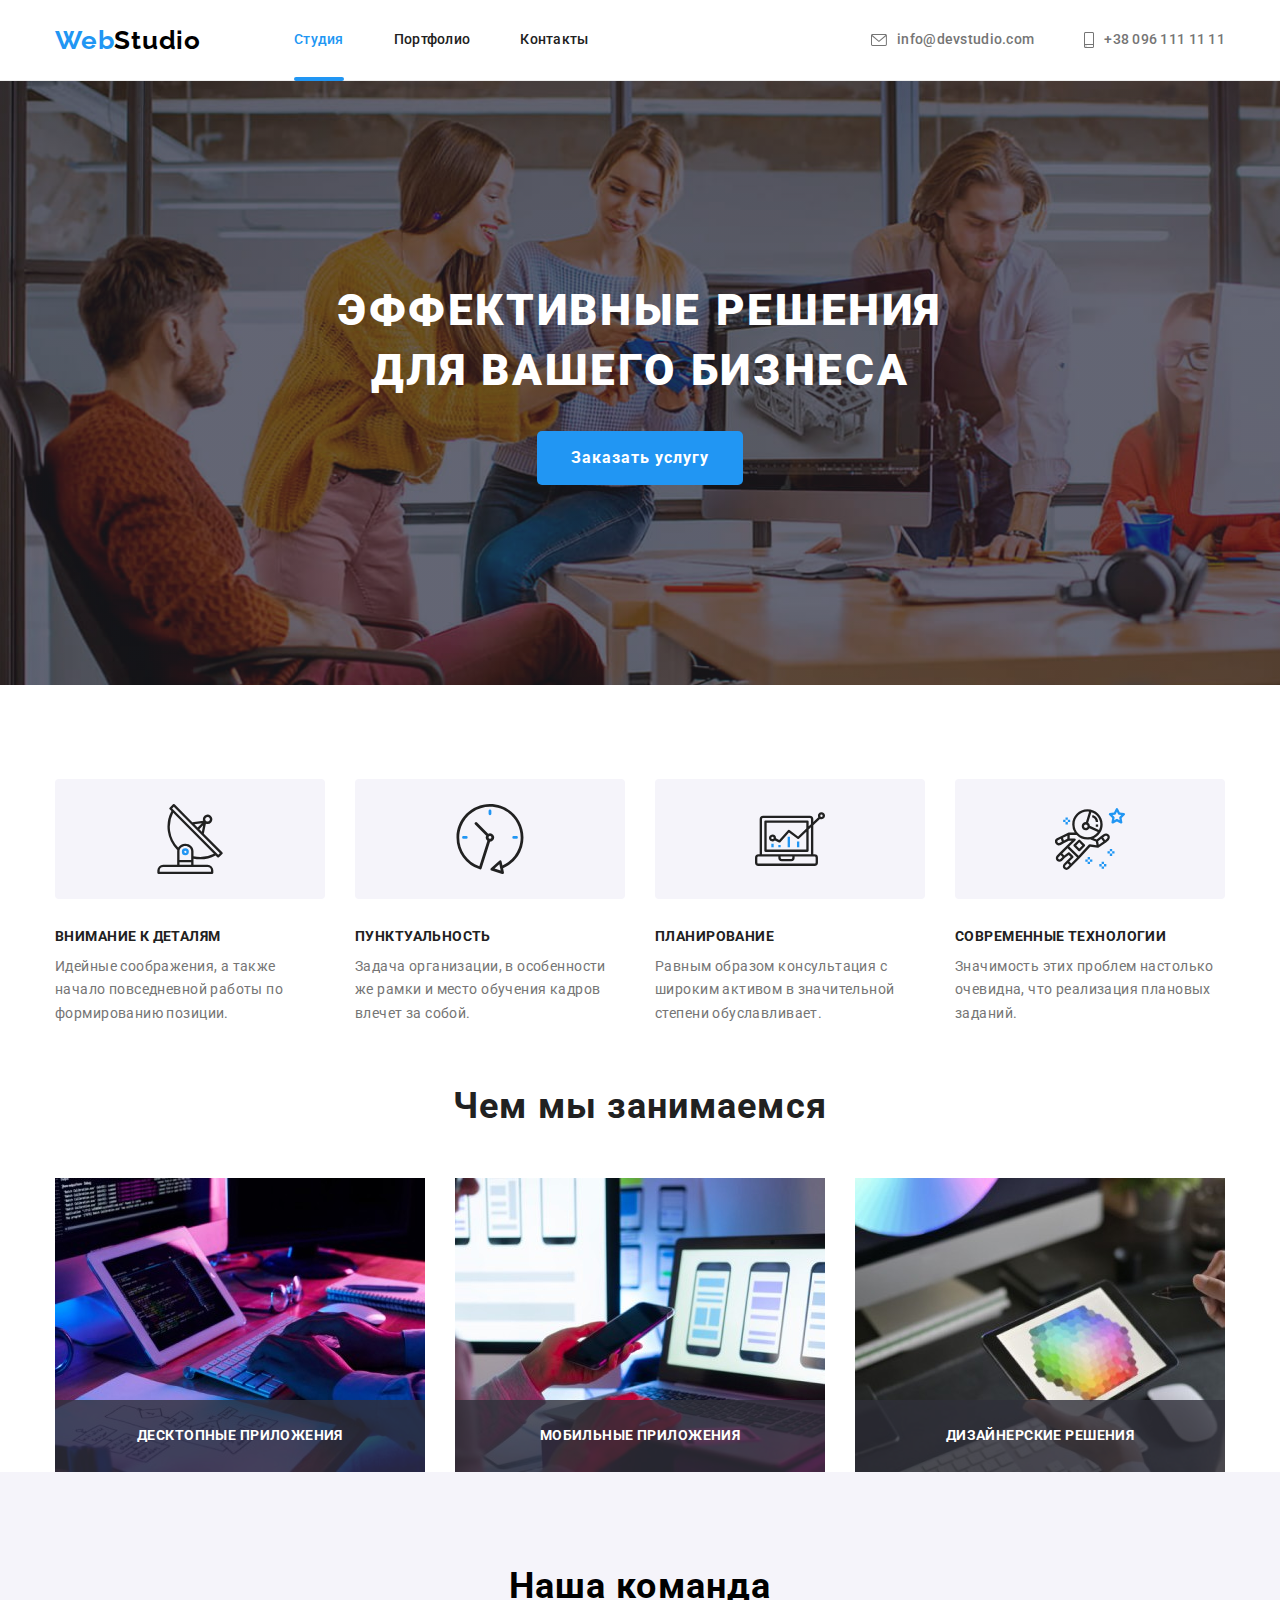
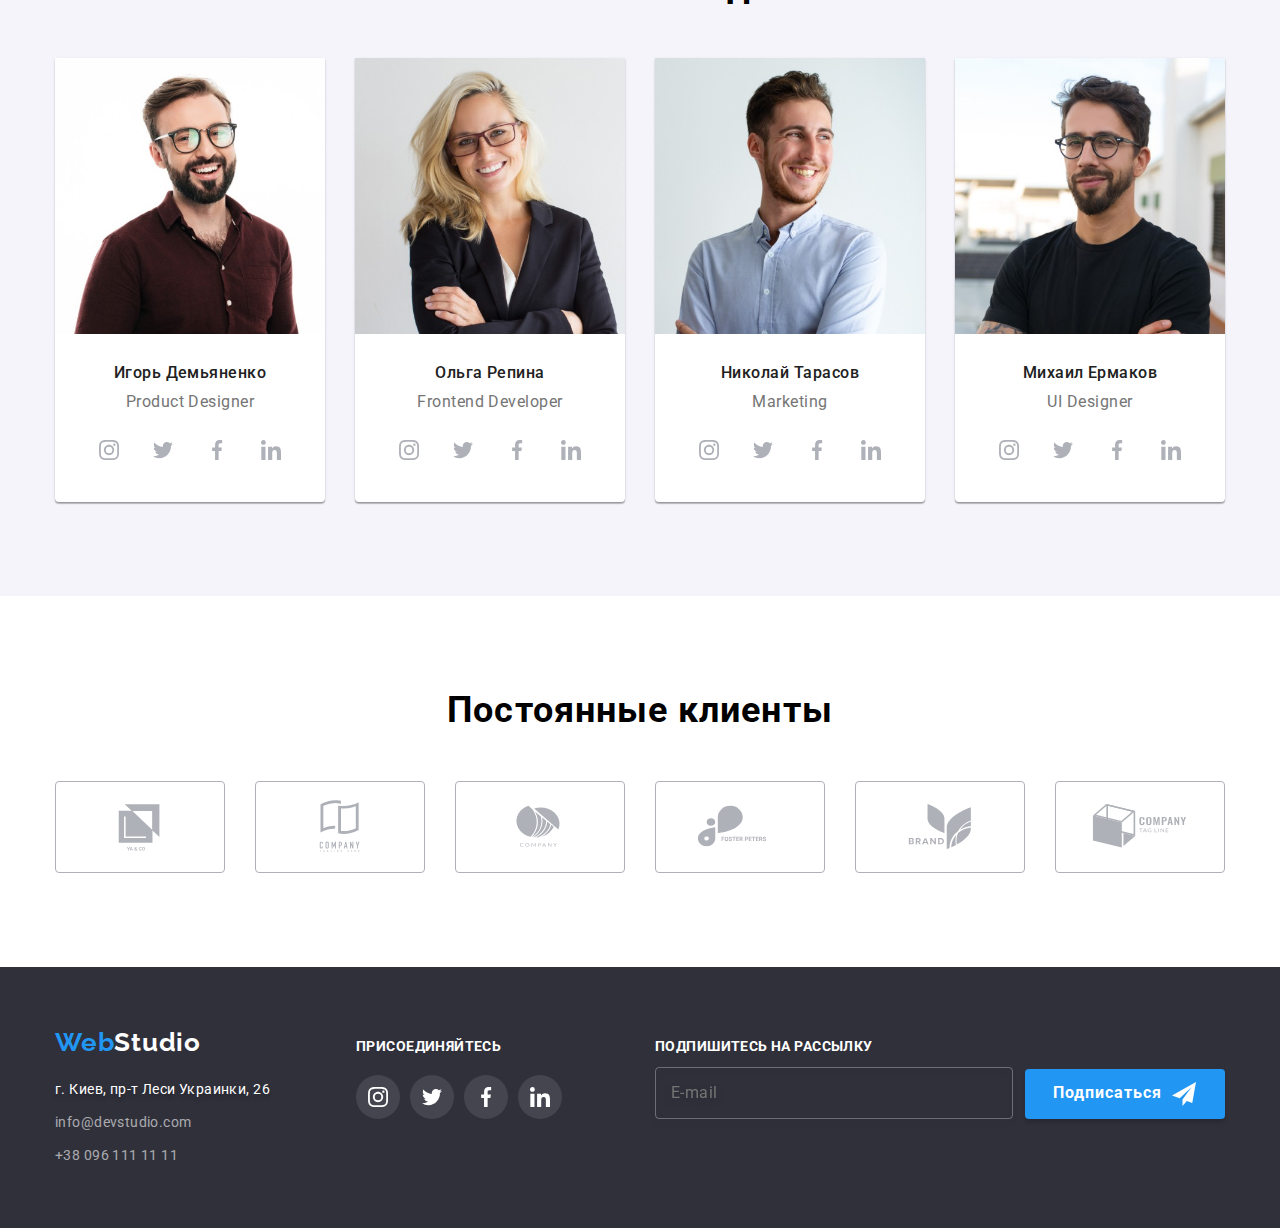
==== commit 0538f078: "." ====
--- a/index.html
+++ b/index.html
@@ -217,7 +217,8 @@
             <li class="specialization_item">
               <div class="specialization_uppertitle_wrap">
                 <img
-                  src="./image/studio/what-we-do1.jpg"
+                srcset="./image/specialization/specialization1@1x_D.jpg 1x, ./image/specialization/specialization1@2x_D.jpg 2x"
+                  src="./image/specialization/specialization1@1x_D.jpg"
                   alt="Рабочий процесс"
                   width="370"
                 />
@@ -228,7 +229,8 @@
             <li class="specialization_item">
               <div class="specialization_uppertitle_wrap">
                 <img
-                  src="./image/studio/what-we-do2.jpg"
+                  srcset="./image/specialization/specialization2@1x_D.jpg 1x, ./image/specialization/specialization2@2x_D.jpg 2x"
+                  src="./image/specialization/specialization2@1x_D.jpg"
                   alt="Рабочий процесс"
                   width="370"
                 />
@@ -239,7 +241,8 @@
             <li class="specialization_item">
               <div class="specialization_uppertitle_wrap">
                 <img
-                  src="./image/studio/what-we-do3.jpg"
+                  srcset="./image/specialization/specialization3@1x_D.jpg 1x, ./image/specialization/specialization3@2x_D.jpg 2x"
+                  src="./image/specialization/specialization3@1x_D.jpg"
                   alt="Рабочий процесс"
                   width="370"
                 />
--- a/css/main.min.css
+++ b/css/main.min.css
@@ -1 +1 @@
-body{font-family:"Roboto",sans-serif}.no-scroll{overflow:hidden}ul{list-style:none}a{text-decoration:none;color:#212121}img{display:block;width:100%;height:auto}.container{width:480px;padding-right:15px;padding-left:15px;margin-right:auto;margin-left:auto}@media screen and (min-width: 768px){.container{width:768px}}@media screen and (min-width: 1200px){.container{width:1200px}}.visually-hidden{position:absolute;width:1px;height:1px;margin:-1px;border:0;padding:0;white-space:nowrap;-webkit-clip-path:inset(100%);clip-path:inset(100%);clip:rect(0 0 0 0);overflow:hidden}.backdrop{position:fixed;top:0;left:0;width:100%;height:100%;background-color:rgba(0,0,0,.2);-webkit-transition:opacity 250ms cubic-bezier(0.4, 0, 0.2, 1),visibility 250ms cubic-bezier(0.4, 0, 0.2, 1);transition:opacity 250ms cubic-bezier(0.4, 0, 0.2, 1),visibility 250ms cubic-bezier(0.4, 0, 0.2, 1)}.backdrop.is-hidden{opacity:0;visibility:hidden;pointer-events:none}.modal{position:absolute;top:13%;left:3%;-webkit-transform:scale(1) rotate(0);transform:scale(1) rotate(0);width:450px;background-color:#fff;-webkit-box-shadow:0px 1px 3px rgba(0,0,0,.12),0px 1px 1px rgba(0,0,0,.14),0px 2px 1px rgba(0,0,0,.2);box-shadow:0px 1px 3px rgba(0,0,0,.12),0px 1px 1px rgba(0,0,0,.14),0px 2px 1px rgba(0,0,0,.2);border-radius:4px;-webkit-transition:1000ms;transition:1000ms;padding:40px}@media screen and (min-width: 768px){.modal{top:50%;left:50%;-webkit-transform:translate(-50%, -50%);transform:translate(-50%, -50%)}}@media screen and (min-width: 1200px){.modal{width:528px;top:50%;left:50%;-webkit-transform:translate(-50%, -50%);transform:translate(-50%, -50%)}}.backdrop.is-hidden>.modal{-webkit-transform:translate(-50%, -50%) scale(0.2) rotate(45deg);transform:translate(-50%, -50%) scale(0.2) rotate(45deg)}.backdrop.is-hidden>.modal{-webkit-transform:scale(0.2) rotate(45deg);transform:scale(0.2) rotate(45deg)}.modal-close-btn{position:absolute;padding:6px;top:8px;right:8px;background-color:#fff;border:1px solid rgba(0,0,0,.1);border-radius:50%;display:-webkit-box;display:-ms-flexbox;display:flex;-webkit-box-pack:center;-ms-flex-pack:center;justify-content:center;-webkit-box-align:center;-ms-flex-align:center;align-items:center;cursor:pointer;width:33px;height:33px;-webkit-transition:fill 250ms cubic-bezier(0.4, 0, 0.2, 1);transition:fill 250ms cubic-bezier(0.4, 0, 0.2, 1)}.modal-close-btn:hover .modal-close-btn{fill:#2196f3}.modal-close-svg{position:absolute}.register-form{margin-top:12px}.modal-title{font-weight:700;font-size:20px;line-height:1.15;text-align:center;letter-spacing:.03em;color:var(--main-text-color)}.modal-form{display:-webkit-box;display:-ms-flexbox;display:flex;-webkit-box-orient:vertical;-webkit-box-direction:normal;-ms-flex-direction:column;flex-direction:column;gap:10px}.modal-label{display:block}.modal-span{font-weight:400;font-size:12px;line-height:1.16;letter-spacing:.01em;color:#757575;display:block;text-align:left;margin-bottom:4px}.modal-svg-holder{position:relative;-webkit-transition:fill 250ms cubic-bezier(0.4, 0, 0.2, 1);transition:fill 250ms cubic-bezier(0.4, 0, 0.2, 1)}.modal-svg-holder:focus-within{fill:#2196f3}.modal-input{border:1px solid rgba(33,33,33,.2);border-radius:4px;height:40px;width:100%;padding-left:43px;margin-bottom:10px;outline:none;font-size:12px;color:var(--secondary-text-color);-webkit-transition:border 250ms cubic-bezier(0.4, 0, 0.2, 1);transition:border 250ms cubic-bezier(0.4, 0, 0.2, 1)}.modal-input:focus-within{border-color:#2196f3}.modal-svg{position:absolute;bottom:45%;left:3%}.modal-textarea{display:block;width:100%;height:120px;resize:none;border-radius:4px;border:1px solid rgba(33,33,33,.2);padding:10px;font-weight:400;font-size:12px;line-height:1.16;letter-spacing:.01em;outline:none;color:var(--secondary-text-color)}.modal-textarea:-moz-placeholder-shown{color:rgba(117,117,117,.5)}.modal-textarea:-ms-input-placeholder{color:rgba(117,117,117,.5)}.modal-textarea:placeholder-shown{color:rgba(117,117,117,.5)}.modal-textarea:focus-within{border-color:#2196f3}.text-span{font-weight:400;font-size:12px;line-height:1.16;letter-spacing:.03em;color:var(--secondary-text-color);-webkit-user-select:none;-moz-user-select:none;-ms-user-select:none;user-select:none}@media screen and (min-width: 1200px){.text-span{font-size:14px;line-height:1.71}}.agreement{display:-webkit-box;display:-ms-flexbox;display:flex;-webkit-box-pack:center;-ms-flex-pack:center;justify-content:center;-webkit-box-align:center;-ms-flex-align:center;align-items:center;gap:7px;margin-top:15px}@media screen and (min-width: 1200px){.agreement{gap:8px}}.check{opacity:0;-webkit-transition:opacity 250ms cubic-bezier(0.4, 0, 0.2, 1);transition:opacity 250ms cubic-bezier(0.4, 0, 0.2, 1)}.modal-checkbox:checked+.register-svg .check{opacity:1}.modal-checkbox:checked+.register-svg .uncheck{opacity:0}.agreement-link{font-weight:400;font-size:12px;line-height:1.16;letter-spacing:.03em;-webkit-text-decoration-line:underline;text-decoration-line:underline;color:#2196f3;text-underline-position:under}@media screen and (min-width: 1200px){.agreement-link{font-size:14px;line-height:1.71}}.modal-btn{background:#2196f3;-webkit-box-shadow:0px 4px 4px rgba(0,0,0,.15);box-shadow:0px 4px 4px rgba(0,0,0,.15);border-radius:4px;border-color:rgba(0,0,0,0);font-weight:700;font-size:16px;line-height:1.87;letter-spacing:.06em;color:#fff;width:200px;padding:10px 52px;cursor:pointer;display:block;margin:0 auto;margin-top:30px}.mobile_menu{position:fixed;top:0;left:0;z-index:100;background-color:#fff;width:100%;height:100%;padding-top:20px;padding-left:40px;-webkit-transform:translateX(100%);transform:translateX(100%);-webkit-transition:-webkit-transform 250ms cubic-bezier(0.4, 0, 0.2, 1);transition:-webkit-transform 250ms cubic-bezier(0.4, 0, 0.2, 1);transition:transform 250ms cubic-bezier(0.4, 0, 0.2, 1);transition:transform 250ms cubic-bezier(0.4, 0, 0.2, 1), -webkit-transform 250ms cubic-bezier(0.4, 0, 0.2, 1)}.mobile_menu.is-open{-webkit-transform:translateX(0);transform:translateX(0)}@media screen and (min-width: 768px){.mobile_menu{display:none}}.mobile_menu__button--close{background-color:rgba(0,0,0,0);border:none;margin-left:370px;margin-right:15px;display:inline-block;padding:0}.mobile_menu__button--close:hover .mobile_menu__icon--close,.mobile_menu__button--close:focus .mobile_menu__icon--close{fill:#2196f3}.mobile-nav{padding:0;margin:0}.mobile-nav__item{margin-bottom:32px}.mobile-nav__item:last-child{margin-bottom:302px}.mobile-nav__link{font-weight:500;font-size:40px;line-height:1.17;text-align:center;letter-spacing:.02em;color:#212121}.mobile-nav__link:last-child{margin-bottom:0}.mobile-nav__link--curent{color:#2196f3}.mobile-nav__link:hover,.mobile-nav__link:focus{color:#2196f3}.mobile_contacts{padding:0;margin:0}.mobile_contacts__item{font-weight:500;font-size:40px;line-height:1.17;letter-spacing:.02em}.mobile_contacts__item:first-child{font-weight:500;font-size:34px;line-height:1.17;letter-spacing:.02em;color:#2196f3;margin-bottom:32px}.mobile_contacts__item:last-child{font-weight:500;font-size:24px;line-height:1.16;letter-spacing:.02em;color:#757575;margin-bottom:64px}.mobile_contacts__link{color:currentColor}.mobile_contacts__link:hover,.mobile_contacts__link:focus{color:#2196f3}.social_list{display:-webkit-box;display:-ms-flexbox;display:flex;gap:10px;padding:0;margin:0}.socisl_list__item{font-weight:500;font-size:18px;line-height:1.22;letter-spacing:.02em;color:#2196f3;padding-right:10px;border-right:1px solid rgba(33,33,33,.2)}.socisl_list__item:last-child{border-right:none}.socisl_list__link{color:currentColor}.header{border-bottom:1px solid #eee}.header-container{padding-top:16px;padding-right:10px;padding-bottom:16px}@media screen and (min-width: 768px){.header-container{display:-webkit-box;display:-ms-flexbox;display:flex;-webkit-box-align:center;-ms-flex-align:center;align-items:center;padding-top:0;padding-bottom:0;padding-right:15px}}.logo{font-family:"Raleway";font-style:normal;font-weight:700;font-size:24px;line-height:1.16;letter-spacing:.03em;text-decoration:none}@media screen and (min-width: 1200px){.logo{font-size:26px;line-height:1.19}}.logo--blue{color:#2196f3}.logo--white{color:#000}.mobile_menu__button--open{position:absolute;top:8px;right:10px;background-color:rgba(0,0,0,0);border:none;padding:0;display:-webkit-inline-box;display:-ms-inline-flexbox;display:inline-flex}.mobile_menu__button--open:hover .mobile_menu__icon--open,.mobile_menu__button--open:focus .mobile_menu__icon--open{fill:#2196f3}@media screen and (min-width: 768px){.mobile_menu__button--open{display:none}}@media screen and (min-width: 320px)and (max-width: 767px){.nav{display:none}}@media screen and (min-width: 320px)and (max-width: 767px)and (min-width: 768px){.nav{display:-webkit-box;display:-ms-flexbox;display:flex;-webkit-box-align:center;-ms-flex-align:center;align-items:center}}.main-nav{display:-webkit-box;display:-ms-flexbox;display:flex;margin-top:0;margin-bottom:0;padding-left:0}.main-nav__item{margin-left:50px}@media screen and (min-width: 768px){.main-nav__item:first-child{margin-left:88px}}@media screen and (min-width: 1200px){.main-nav__item:first-child{margin-left:93px}}.main-nav__link{position:relative;display:block;color:#212121;font-style:normal;font-weight:500;font-size:14px;line-height:1.14;letter-spacing:.02em;padding-top:32px;padding-bottom:32px;-webkit-transition-property:color;transition-property:color;-webkit-transition-duration:250ms;transition-duration:250ms;-webkit-transition-timing-function:cubic-bezier(0.4, 0, 0.2, 1);transition-timing-function:cubic-bezier(0.4, 0, 0.2, 1)}.main-nav__link:hover,.main-nav__link:focus{color:#2196f3}.main-nav__link--curent{color:#2196f3}.main-nav__link--curent::after{position:absolute;bottom:-1px;content:"";width:100%;height:4px;background:#2196f3;border-radius:2px;display:block}@media screen and (min-width: 320px)and (max-width: 767px){.secondsry-nav{display:none}}@media screen and (min-width: 768px){.secondsry-nav{display:-webkit-box;display:-ms-flexbox;display:flex;margin-left:auto}}.secondsry-nav__list{padding:0;margin:0}@media screen and (min-width: 768px){.secondsry-nav__list{display:-webkit-box;display:-ms-flexbox;display:flex;-webkit-box-align:start;-ms-flex-align:start;align-items:flex-start;-webkit-box-orient:vertical;-webkit-box-direction:normal;-ms-flex-direction:column;flex-direction:column;gap:10px}}@media screen and (min-width: 1200px){.secondsry-nav__list{display:-webkit-box;display:-ms-flexbox;display:flex;gap:50px;-webkit-box-orient:horizontal;-webkit-box-direction:normal;-ms-flex-direction:row;flex-direction:row;padding-left:0;margin-top:0;margin-bottom:0}}@media screen and (min-width: 1200px){.secondsry-nav__item{display:-webkit-box;display:-ms-flexbox;display:flex;-webkit-box-pack:center;-ms-flex-pack:center;justify-content:center;-webkit-box-align:center;-ms-flex-align:center;align-items:center}}.secondary-nav__link{color:#757575;text-decoration:none;-webkit-transition-property:color;transition-property:color;-webkit-transition-duration:250ms;transition-duration:250ms;-webkit-transition-timing-function:cubic-bezier(0.4, 0, 0.2, 1);transition-timing-function:cubic-bezier(0.4, 0, 0.2, 1)}.secondary-nav__link:hover,.secondary-nav__link:focus{color:#2196f3}.secondary-nav__link:hover,.secondary-nav__link:focus .secondary-nav__icon{fill:currentColor}@media screen and (min-width: 768px){.secondary-nav__link{font-weight:500;font-size:12px;line-height:1.16;letter-spacing:.02em}}@media screen and (min-width: 1200px){.secondary-nav__link{padding-top:32px;padding-bottom:32px;font-weight:500;font-size:14px;line-height:1.14;letter-spacing:.02em;display:-webkit-box;display:-ms-flexbox;display:flex;-webkit-box-pack:center;-ms-flex-pack:center;justify-content:center;-webkit-box-align:center;-ms-flex-align:center;align-items:center}}.secondary-nav__icon{fill:currentColor;margin-right:10px;display:inline-block}.hero{display:block;background-color:rgba(47,48,58,.4);background-image:-webkit-gradient(linear, left top, right top, from(rgba(47, 48, 58, 0.4)), to(rgba(47, 48, 58, 0.4))),url(../image/background/bg_hero.jpg);background-image:linear-gradient(to right, rgba(47, 48, 58, 0.4), rgba(47, 48, 58, 0.4)),url(../image/background/bg_hero.jpg);background-repeat:no-repeat;background-size:cover;text-align:center;margin-right:auto;margin-left:auto;padding-top:118px;padding-right:0;padding-bottom:118px;padding-left:0}@media screen and (min-width: 768px){.hero{max-width:768px}}@media screen and (min-width: 1200px){.hero{max-width:1600px;padding-top:200px;padding-right:0;padding-bottom:200px;padding-left:0}}.hero__title{color:#fff;font-weight:900;line-height:1.62;text-align:center;letter-spacing:.06em;text-transform:uppercase;margin-top:0;margin-bottom:30px}@media screen and (min-width: 1200px){.hero__title{font-size:44px;line-height:1.36}}.hero__button{font-family:inherit;font-style:normal;font-weight:700;font-size:16px;line-height:1.87;display:inline-block;text-align:center;letter-spacing:.06em;color:#fff;background-color:#2196f3;cursor:pointer;border-radius:5px;border-color:rgba(0,0,0,0);min-width:200px;padding:10px 32px}.benefits{padding-top:60px}@media screen and (min-width: 1200px){.benefits{padding-top:94px}}.benefits_list{padding:0;margin:0}@media screen and (min-width: 768px){.benefits_list{display:-webkit-box;display:-ms-flexbox;display:flex;gap:30px;-ms-flex-wrap:wrap;flex-wrap:wrap}}@media screen and (min-width: 1200px){.benefits_list{display:-webkit-box;display:-ms-flexbox;display:flex;-ms-flex-wrap:nowrap;flex-wrap:nowrap;-webkit-box-pack:justify;-ms-flex-pack:justify;justify-content:space-between;padding-left:0;margin-top:0;margin-bottom:0}}.benefits_item{-ms-flex-preferred-size:450px;flex-basis:450px;margin-bottom:30px}.benefits_item:last-child{margin-bottom:60px}@media screen and (min-width: 768px){.benefits_item{-ms-flex-preferred-size:354px;flex-basis:354px;margin-bottom:0}}@media screen and (min-width: 1200px){.benefits_item{-ms-flex-preferred-size:270px;flex-basis:270px}}.benefits_icon{width:450px;height:120px;background-color:#f5f4fa;border-radius:4px;display:-webkit-box;display:-ms-flexbox;display:flex;-webkit-box-pack:center;-ms-flex-pack:center;justify-content:center;-webkit-box-align:center;-ms-flex-align:center;align-items:center}@media screen and (min-width: 480px){.benefits_icon{margin-bottom:30px}}@media screen and (min-width: 768px){.benefits_icon{width:354px}}@media screen and (min-width: 1200px){.benefits_icon{width:270px}}.benefits_title{color:#212121;font-style:normal;font-weight:700;font-size:14px;line-height:1.14;letter-spacing:.03em;text-transform:uppercase;margin-top:0;margin-bottom:10px;text-align:center}@media screen and (min-width: 768px){.benefits_title{text-align:start}}.benefits_text{color:#757575;font-style:normal;font-weight:400;font-size:14px;line-height:1.71;letter-spacing:.03em;margin-top:0;margin-bottom:0}.specialization{display:none;padding-top:94px;padding-bottom:94px}@media screen and (min-width: 1200px){.specialization{display:contents}}.specialization_title{color:#212121;font-style:normal;font-weight:700;font-size:36px;line-height:1.16;text-align:center;letter-spacing:.03em;margin-top:0;margin-bottom:50px}.specialization_list{display:-webkit-box;display:-ms-flexbox;display:flex;-webkit-box-pack:justify;-ms-flex-pack:justify;justify-content:space-between;padding-left:0;gap:30px;margin-top:0;margin-bottom:0}.specialization_uppertitle_wrap{position:relative}.specialization_uppertitle{position:absolute;bottom:0;width:100%;margin:0;font-weight:700;font-size:14px;line-height:1.14;text-align:center;letter-spacing:.03em;text-transform:uppercase;color:#fff;background-color:rgba(47,48,58,.8);padding-top:28px;padding-bottom:28px}.team{background-color:#f5f4fa;padding-top:60px;padding-bottom:60px}@media screen and (min-width: 1200px){.team{padding-top:94px;padding-bottom:94px}}.team_title{color:var(--main-text-color);font-weight:700;font-size:28px;line-height:1.16;text-align:center;letter-spacing:.03em;margin-top:0;margin-bottom:30px}@media screen and (min-width: 1200px){.team_title{font-size:36px;margin-bottom:50px}}.team_list{padding:0;margin:0}@media screen and (min-width: 768px){.team_list{display:-webkit-box;display:-ms-flexbox;display:flex;-ms-flex-wrap:wrap;flex-wrap:wrap;gap:30px;-ms-flex-pack:distribute;justify-content:space-around}}@media screen and (min-width: 1200px){.team_list{display:-webkit-box;display:-ms-flexbox;display:flex;-ms-flex-wrap:nowrap;flex-wrap:nowrap}}.team_item{margin-bottom:30px}.team_item:last-child{margin-bottom:0}@media screen and (min-width: 768px){.team_item{-ms-flex-preferred-size:calc((100% - 30px)/2);flex-basis:calc((100% - 30px)/2);margin-bottom:0}}.team_card{background:#fff;-webkit-box-shadow:0px 1px 3px rgba(0,0,0,.12),0px 1px 1px rgba(0,0,0,.14),0px 2px 1px rgba(0,0,0,.2);box-shadow:0px 1px 3px rgba(0,0,0,.12),0px 1px 1px rgba(0,0,0,.14),0px 2px 1px rgba(0,0,0,.2);border-radius:0px 0px 4px 4px}.team_name_wrap{padding-top:30px;padding-bottom:30px;text-align:center}.team_name{color:#212121;font-style:normal;font-weight:500;font-size:16px;line-height:1.18;letter-spacing:.03em;margin-top:0;margin-bottom:10px}.team_position{color:#757575;font-style:normal;font-weight:400;font-size:16px;line-height:1.18;letter-spacing:.03em;margin-top:0;margin-bottom:16px}.social-list{display:-webkit-box;display:-ms-flexbox;display:flex;gap:10px;-webkit-box-pack:center;-ms-flex-pack:center;justify-content:center;padding-left:0;margin-top:0;margin-bottom:0}.social_link{width:44px;height:44px;color:#afb1b8;border-radius:50%;display:-webkit-box;display:-ms-flexbox;display:flex;-webkit-box-pack:center;-ms-flex-pack:center;justify-content:center;-webkit-box-align:center;-ms-flex-align:center;align-items:center;-webkit-transition:color 250ms cubic-bezier(0.4, 0, 0.2, 1),background 250ms cubic-bezier(0.4, 0, 0.2, 1);transition:color 250ms cubic-bezier(0.4, 0, 0.2, 1),background 250ms cubic-bezier(0.4, 0, 0.2, 1)}.social_link:hover,.social_link:focus{background-color:#2196f3;color:#fff}.social_icon{fill:currentColor}.social_icon:hover,.social_icon:focus .social_icon{fill:currentColor}.clients{padding-top:60px;padding-bottom:60px}@media screen and (min-width: 1200px){.clients{padding-top:94px;padding-bottom:94px}}.clients-title{color:var(--main-text-color);font-weight:700;font-size:28px;line-height:1.16;text-align:center;letter-spacing:.03em;margin-top:0;margin-bottom:30px}@media screen and (min-width: 1200px){.clients-title{font-size:36px;margin-bottom:50px}}.clients-list{margin:0;padding:0;display:-webkit-box;display:-ms-flexbox;display:flex;-ms-flex-wrap:wrap;flex-wrap:wrap;gap:30px}@media screen and (min-width: 1200px){.clients-list{-ms-flex-wrap:nowrap;flex-wrap:nowrap}}.clients-list-item{-ms-flex-preferred-size:calc((100% - 30px)/2);flex-basis:calc((100% - 30px)/2);display:-webkit-box;display:-ms-flexbox;display:flex;-webkit-box-pack:center;-ms-flex-pack:center;justify-content:center;text-align:center}@media screen and (min-width: 768px){.clients-list-item{-ms-flex-preferred-size:calc((100% - 60px)/3);flex-basis:calc((100% - 60px)/3)}}.clients-link{display:-webkit-box;display:-ms-flexbox;display:flex;-webkit-box-pack:center;-ms-flex-pack:center;justify-content:center;-webkit-box-align:center;-ms-flex-align:center;align-items:center;border-radius:4px;width:210px;height:92px;border:1px solid #afb1b8;color:#afb1b8;-webkit-transition:color 250ms cubic-bezier(0.4, 0, 0.2, 1),border 250ms cubic-bezier(0.4, 0, 0.2, 1);transition:color 250ms cubic-bezier(0.4, 0, 0.2, 1),border 250ms cubic-bezier(0.4, 0, 0.2, 1)}.clients-link:active{color:#2196f3}.clients-link:hover,.clients-link:focus{border:1px solid #2196f3;color:#2196f3}@media screen and (min-width: 768px){.clients-link{width:100%}}@media screen and (min-width: 1200px){.clients-link{width:170px}}.clients-logo{fill:currentColor}.clients-logo .clients-link:hover,.clients-link:focus .clients-logo{fill:currentColor}.portfolio{padding-top:60px;padding-bottom:60px}@media screen and (min-width: 1200px){.portfolio{padding-top:94px;padding-bottom:94px}}.btn-list{display:-webkit-box;display:-ms-flexbox;display:flex;-ms-flex-wrap:wrap;flex-wrap:wrap;-webkit-box-align:start;-ms-flex-align:start;align-items:flex-start;padding:0;margin:0}@media screen and (min-width: 768px){.btn-list{display:-webkit-box;display:-ms-flexbox;display:flex;-webkit-box-pack:center;-ms-flex-pack:center;justify-content:center;margin-top:0;margin-bottom:50px;padding-left:0}}.portfolio-btn{color:#212121;background-color:#f5f4fa;font-style:normal;font-weight:500;font-size:16px;line-height:1.62;text-align:center;letter-spacing:.03em;border-radius:4px;border-color:rgba(0,0,0,0);padding:6px 22px;cursor:pointer;-webkit-transition:color 250ms cubic-bezier(0.4, 0, 0.2, 1),background 250ms cubic-bezier(0.4, 0, 0.2, 1);transition:color 250ms cubic-bezier(0.4, 0, 0.2, 1),background 250ms cubic-bezier(0.4, 0, 0.2, 1)}.portfolio-btn:hover,.portfolio-btn:focus{background-color:#2196f3;color:#fff}.btn-list-item{margin-left:8px;margin-bottom:15px}.btn-list-item:first-child{margin-left:0}.btn-list-item:nth-last-child(-n+2){margin-bottom:0}@media screen and (min-width: 768px){.btn-list-item{margin-bottom:0}}.portfolio-card-list{padding:0;margin-top:40px}@media screen and (min-width: 768px){.portfolio-card-list{margin-top:30px;display:-webkit-box;display:-ms-flexbox;display:flex;-ms-flex-wrap:wrap;flex-wrap:wrap;gap:30px;padding:0;margin:0}}.portfolio-card{margin-bottom:30px}.portfolio-card:hover{-webkit-box-shadow:0px 1px 1px rgba(0,0,0,.12),0px 4px 4px rgba(0,0,0,.06),1px 4px 6px rgba(0,0,0,.16);box-shadow:0px 1px 1px rgba(0,0,0,.12),0px 4px 4px rgba(0,0,0,.06),1px 4px 6px rgba(0,0,0,.16)}@media screen and (min-width: 768px){.portfolio-card{margin-bottom:0;-ms-flex-preferred-size:calc((100% - 30px)/2);flex-basis:calc((100% - 30px)/2)}}@media screen and (min-width: 1200px){.portfolio-card{-ms-flex-preferred-size:370px;flex-basis:370px}}.portfolio-hover-div{position:relative;overflow:hidden}.overlay{position:absolute;bottom:0;left:0;display:block;-webkit-transform:translateY(100%);transform:translateY(100%);background-color:rgba(33,150,243,.9);width:100%;height:100%;-webkit-transition:-webkit-transform 250ms cubic-bezier(0.4, 0, 0.2, 1);transition:-webkit-transform 250ms cubic-bezier(0.4, 0, 0.2, 1);transition:transform 250ms cubic-bezier(0.4, 0, 0.2, 1);transition:transform 250ms cubic-bezier(0.4, 0, 0.2, 1), -webkit-transform 250ms cubic-bezier(0.4, 0, 0.2, 1)}.portfolio-card:hover .overlay{cursor:pointer;-webkit-transform:translateY(0%);transform:translateY(0%)}.portfolio-hover-title{margin:0;padding-top:63px;padding-right:24px;padding-bottom:63px;padding-left:24px;font-weight:400;font-size:18px;line-height:1.55;letter-spacing:.03em;color:#fff}.portfolio-hover-title:hover{opacity:1}.portfolio-title-div{border:1px solid #eee;border-top:none;padding-top:20px;padding-right:24px;padding-bottom:20px;padding-left:24px}@media screen and (min-width: 768px)and (max-width: 1199px){.fc{padding-bottom:56px}}.portfolio-title{color:#212121;font-weight:700;font-size:18px;line-height:2;letter-spacing:.06em;margin-top:0;margin-bottom:4px}.portfolio-category{color:#757575;font-weight:400;font-size:16px;line-height:1.87;letter-spacing:.03em;margin-top:0;margin-bottom:0}.footer{background-color:#2f303a;padding-top:60px;padding-bottom:60px}.footer-container{display:-webkit-box;display:-ms-flexbox;display:flex;-webkit-box-orient:vertical;-webkit-box-direction:normal;-ms-flex-direction:column;flex-direction:column;margin-left:0;margin-bottom:60px}@media screen and (min-width: 768px){.footer-container{width:232px;margin-left:61px}}@media screen and (min-width: 1200px){.footer-container{margin-bottom:0;width:100%;margin-left:0}}.footer-block{text-align:center;display:-webkit-box;display:-ms-flexbox;display:flex;-webkit-box-orient:vertical;-webkit-box-direction:normal;-ms-flex-direction:column;flex-direction:column}@media screen and (min-width: 768px)and (max-width: 1199px){.footer-block{position:relative}}@media screen and (min-width: 1200px){.footer-block{-webkit-box-orient:horizontal;-webkit-box-direction:normal;-ms-flex-direction:row;flex-direction:row;-webkit-box-align:baseline;-ms-flex-align:baseline;align-items:baseline;gap:70px;text-align:initial}}.logo-first-word{color:#2196f3}.logo-white-word{color:#fff}.adress{color:#fff;text-shadow:0px 4px 4px rgba(0,0,0,.25);font-style:normal;font-weight:400;font-size:14px;line-height:1.71;letter-spacing:.03em;margin-top:20px;margin-bottom:9px;-webkit-transition:color 250ms cubic-bezier(0.4, 0, 0.2, 1);transition:color 250ms cubic-bezier(0.4, 0, 0.2, 1)}.adress:hover,.adress:focus{color:#2196f3}.footer-contact-link{color:rgba(255,255,255,.6);font-style:normal;font-weight:400;font-size:14px;line-height:1.71;letter-spacing:.03em;text-decoration:none;margin-bottom:9px;-webkit-transition:color 250ms cubic-bezier(0.4, 0, 0.2, 1);transition:color 250ms cubic-bezier(0.4, 0, 0.2, 1)}.footer-contact-link:hover,.footer-contact-link:focus{color:#2196f3}.footer-contact-link:last-child{margin-bottom:0}@media screen and (min-width: 768px)and (max-width: 1199px){.footer-wrap{position:absolute;right:13%;top:0}}.footer-title{font-weight:700;font-size:14px;line-height:1.14;letter-spacing:.03em;text-transform:uppercase;color:#fff;margin-top:0;margin-bottom:20px}.footer_social_list{display:-webkit-box;display:-ms-flexbox;display:flex;gap:10px;padding:0;-webkit-box-pack:center;-ms-flex-pack:center;justify-content:center;margin-bottom:60px;margin-top:0}@media screen and (min-width: 768px){.footer_social_list{margin-bottom:0}}@media screen and (min-width: 1200px){.footer_social_list{-webkit-box-pack:start;-ms-flex-pack:start;justify-content:flex-start;margin-bottom:0}}.footer-social-link{width:44px;height:44px;color:#afb1b8;background:rgba(255,255,255,.1);border-radius:50%;display:-webkit-box;display:-ms-flexbox;display:flex;-webkit-box-pack:center;-ms-flex-pack:center;justify-content:center;-webkit-box-align:center;-ms-flex-align:center;align-items:center;-webkit-transition:color 250ms cubic-bezier(0.4, 0, 0.2, 1),background 250ms cubic-bezier(0.4, 0, 0.2, 1);transition:color 250ms cubic-bezier(0.4, 0, 0.2, 1),background 250ms cubic-bezier(0.4, 0, 0.2, 1)}.footer-social-link:hover,.footer-social-link:focus{background-color:#2196f3;color:#fff}.social-link-svg{fill:#fff}.social-link-svg .footer-social-link:hover,.footer-social-link:focus .social-link-svg{fill:currentColor}@media screen and (min-width: 1200px){.subscribe-form{margin-left:23px}}.subscribe-form-title{font-weight:700;font-size:14px;line-height:1.14px;letter-spacing:.03em;text-transform:uppercase;color:#fff;margin:0;display:block;margin-bottom:20px}@media screen and (min-width: 1200px){.subscribe-form-div{display:-webkit-box;display:-ms-flexbox;display:flex;-webkit-box-align:baseline;-ms-flex-align:baseline;align-items:baseline;gap:12px}}.subscribe-form-input{border:1px solid rgba(255,255,255,.3);-webkit-filter:drop-shadow(0px 4px 4px rgba(0, 0, 0, 0.15));filter:drop-shadow(0px 4px 4px rgba(0, 0, 0, 0.15));border-radius:4px;background-color:rgba(0,0,0,0);color:rgba(255,255,255,.6);font-weight:400;font-size:16px;line-height:1.25;letter-spacing:.03em;padding:15px;width:450px;display:-webkit-inline-box;display:-ms-inline-flexbox;display:inline-flex;outline:none;margin-bottom:20px}@media screen and (min-width: 1200px){.subscribe-form-input{width:358px;margin-bottom:0}}.submit-form-btn{font-weight:700;font-size:16px;line-height:1.88;display:-webkit-box;display:-ms-flexbox;display:flex;-webkit-box-align:center;-ms-flex-align:center;align-items:center;text-align:center;letter-spacing:.06em;color:#fff;padding:10px 28px;background-color:#2196f3;-webkit-box-shadow:0px 4px 4px rgba(0,0,0,.15);box-shadow:0px 4px 4px rgba(0,0,0,.15);border-radius:4px;border:none;cursor:pointer;width:200px;height:50px;margin-right:auto;margin-left:auto}@media screen and (min-width: 1200px){.submit-form-btn{margin-right:0;margin-left:0}}.subscribe-form-svg{margin-left:10px}/*# sourceMappingURL=main.min.css.map */+body{font-family:"Roboto",sans-serif}.no-scroll{overflow:hidden}ul{list-style:none}a{text-decoration:none;color:#212121}img{display:block;width:100%;height:auto}.container{width:480px;padding-right:15px;padding-left:15px;margin-right:auto;margin-left:auto}@media screen and (min-width: 768px){.container{width:768px}}@media screen and (min-width: 1200px){.container{width:1200px}}.visually-hidden{position:absolute;width:1px;height:1px;margin:-1px;border:0;padding:0;white-space:nowrap;-webkit-clip-path:inset(100%);clip-path:inset(100%);clip:rect(0 0 0 0);overflow:hidden}.backdrop{position:fixed;top:0;left:0;width:100%;height:100%;background-color:rgba(0,0,0,.2);-webkit-transition:opacity 250ms cubic-bezier(0.4, 0, 0.2, 1),visibility 250ms cubic-bezier(0.4, 0, 0.2, 1);transition:opacity 250ms cubic-bezier(0.4, 0, 0.2, 1),visibility 250ms cubic-bezier(0.4, 0, 0.2, 1)}.backdrop.is-hidden{opacity:0;visibility:hidden;pointer-events:none}.modal{position:absolute;top:13%;left:3%;-webkit-transform:scale(1) rotate(0);transform:scale(1) rotate(0);width:450px;background-color:#fff;-webkit-box-shadow:0px 1px 3px rgba(0,0,0,.12),0px 1px 1px rgba(0,0,0,.14),0px 2px 1px rgba(0,0,0,.2);box-shadow:0px 1px 3px rgba(0,0,0,.12),0px 1px 1px rgba(0,0,0,.14),0px 2px 1px rgba(0,0,0,.2);border-radius:4px;-webkit-transition:1000ms;transition:1000ms;padding:40px}@media screen and (min-width: 768px){.modal{top:50%;left:50%;-webkit-transform:translate(-50%, -50%);transform:translate(-50%, -50%)}}@media screen and (min-width: 1200px){.modal{width:528px;top:50%;left:50%;-webkit-transform:translate(-50%, -50%);transform:translate(-50%, -50%)}}.backdrop.is-hidden>.modal{-webkit-transform:translate(-50%, -50%) scale(0.2) rotate(45deg);transform:translate(-50%, -50%) scale(0.2) rotate(45deg)}.backdrop.is-hidden>.modal{-webkit-transform:scale(0.2) rotate(45deg);transform:scale(0.2) rotate(45deg)}.modal-close-btn{position:absolute;padding:6px;top:8px;right:8px;background-color:#fff;border:1px solid rgba(0,0,0,.1);border-radius:50%;display:-webkit-box;display:-ms-flexbox;display:flex;-webkit-box-pack:center;-ms-flex-pack:center;justify-content:center;-webkit-box-align:center;-ms-flex-align:center;align-items:center;cursor:pointer;width:33px;height:33px;-webkit-transition:fill 250ms cubic-bezier(0.4, 0, 0.2, 1);transition:fill 250ms cubic-bezier(0.4, 0, 0.2, 1)}.modal-close-btn:hover .modal-close-btn{fill:#2196f3}.modal-close-svg{position:absolute}.register-form{margin-top:12px}.modal-title{font-weight:700;font-size:20px;line-height:1.15;text-align:center;letter-spacing:.03em;color:var(--main-text-color)}.modal-form{display:-webkit-box;display:-ms-flexbox;display:flex;-webkit-box-orient:vertical;-webkit-box-direction:normal;-ms-flex-direction:column;flex-direction:column;gap:10px}.modal-label{display:block}.modal-span{font-weight:400;font-size:12px;line-height:1.16;letter-spacing:.01em;color:#757575;display:block;text-align:left;margin-bottom:4px}.modal-svg-holder{position:relative;-webkit-transition:fill 250ms cubic-bezier(0.4, 0, 0.2, 1);transition:fill 250ms cubic-bezier(0.4, 0, 0.2, 1)}.modal-svg-holder:focus-within{fill:#2196f3}.modal-input{border:1px solid rgba(33,33,33,.2);border-radius:4px;height:40px;width:100%;padding-left:43px;margin-bottom:10px;outline:none;font-size:12px;color:var(--secondary-text-color);-webkit-transition:border 250ms cubic-bezier(0.4, 0, 0.2, 1);transition:border 250ms cubic-bezier(0.4, 0, 0.2, 1)}.modal-input:focus-within{border-color:#2196f3}.modal-svg{position:absolute;bottom:45%;left:3%}.modal-textarea{display:block;width:100%;height:120px;resize:none;border-radius:4px;border:1px solid rgba(33,33,33,.2);padding:10px;font-weight:400;font-size:12px;line-height:1.16;letter-spacing:.01em;outline:none;color:var(--secondary-text-color)}.modal-textarea:-moz-placeholder-shown{color:rgba(117,117,117,.5)}.modal-textarea:-ms-input-placeholder{color:rgba(117,117,117,.5)}.modal-textarea:placeholder-shown{color:rgba(117,117,117,.5)}.modal-textarea:focus-within{border-color:#2196f3}.text-span{font-weight:400;font-size:12px;line-height:1.16;letter-spacing:.03em;color:var(--secondary-text-color);-webkit-user-select:none;-moz-user-select:none;-ms-user-select:none;user-select:none}@media screen and (min-width: 1200px){.text-span{font-size:14px;line-height:1.71}}.agreement{display:-webkit-box;display:-ms-flexbox;display:flex;-webkit-box-pack:center;-ms-flex-pack:center;justify-content:center;-webkit-box-align:center;-ms-flex-align:center;align-items:center;gap:7px;margin-top:15px}@media screen and (min-width: 1200px){.agreement{gap:8px}}.check{opacity:0;-webkit-transition:opacity 250ms cubic-bezier(0.4, 0, 0.2, 1);transition:opacity 250ms cubic-bezier(0.4, 0, 0.2, 1)}.modal-checkbox:checked+.register-svg .check{opacity:1}.modal-checkbox:checked+.register-svg .uncheck{opacity:0}.agreement-link{font-weight:400;font-size:12px;line-height:1.16;letter-spacing:.03em;-webkit-text-decoration-line:underline;text-decoration-line:underline;color:#2196f3;text-underline-position:under}@media screen and (min-width: 1200px){.agreement-link{font-size:14px;line-height:1.71}}.modal-btn{background:#2196f3;-webkit-box-shadow:0px 4px 4px rgba(0,0,0,.15);box-shadow:0px 4px 4px rgba(0,0,0,.15);border-radius:4px;border-color:rgba(0,0,0,0);font-weight:700;font-size:16px;line-height:1.87;letter-spacing:.06em;color:#fff;width:200px;padding:10px 52px;cursor:pointer;display:block;margin:0 auto;margin-top:30px}.mobile_menu{position:fixed;top:0;left:0;z-index:100;background-color:#fff;width:100%;height:100%;padding-top:20px;padding-left:40px;-webkit-transform:translateX(100%);transform:translateX(100%);-webkit-transition:-webkit-transform 250ms cubic-bezier(0.4, 0, 0.2, 1);transition:-webkit-transform 250ms cubic-bezier(0.4, 0, 0.2, 1);transition:transform 250ms cubic-bezier(0.4, 0, 0.2, 1);transition:transform 250ms cubic-bezier(0.4, 0, 0.2, 1), -webkit-transform 250ms cubic-bezier(0.4, 0, 0.2, 1)}.mobile_menu.is-open{-webkit-transform:translateX(0);transform:translateX(0)}@media screen and (min-width: 768px){.mobile_menu{display:none}}.mobile_menu__button--close{background-color:rgba(0,0,0,0);border:none;margin-left:370px;margin-right:15px;display:inline-block;padding:0}.mobile_menu__button--close:hover .mobile_menu__icon--close,.mobile_menu__button--close:focus .mobile_menu__icon--close{fill:#2196f3}.mobile-nav{padding:0;margin:0}.mobile-nav__item{margin-bottom:32px}.mobile-nav__item:last-child{margin-bottom:302px}.mobile-nav__link{font-weight:500;font-size:40px;line-height:1.17;text-align:center;letter-spacing:.02em;color:#212121}.mobile-nav__link:last-child{margin-bottom:0}.mobile-nav__link--curent{color:#2196f3}.mobile-nav__link:hover,.mobile-nav__link:focus{color:#2196f3}.mobile_contacts{padding:0;margin:0}.mobile_contacts__item{font-weight:500;font-size:40px;line-height:1.17;letter-spacing:.02em}.mobile_contacts__item:first-child{font-weight:500;font-size:34px;line-height:1.17;letter-spacing:.02em;color:#2196f3;margin-bottom:32px}.mobile_contacts__item:last-child{font-weight:500;font-size:24px;line-height:1.16;letter-spacing:.02em;color:#757575;margin-bottom:64px}.mobile_contacts__link{color:currentColor}.mobile_contacts__link:hover,.mobile_contacts__link:focus{color:#2196f3}.social_list{display:-webkit-box;display:-ms-flexbox;display:flex;gap:10px;padding:0;margin:0}.socisl_list__item{font-weight:500;font-size:18px;line-height:1.22;letter-spacing:.02em;color:#2196f3;padding-right:10px;border-right:1px solid rgba(33,33,33,.2)}.socisl_list__item:last-child{border-right:none}.socisl_list__link{color:currentColor}.header{border-bottom:1px solid #eee}.header-container{padding-top:16px;padding-right:10px;padding-bottom:16px}@media screen and (min-width: 768px){.header-container{display:-webkit-box;display:-ms-flexbox;display:flex;-webkit-box-align:center;-ms-flex-align:center;align-items:center;padding-top:0;padding-bottom:0;padding-right:15px}}.logo{font-family:"Raleway";font-style:normal;font-weight:700;font-size:24px;line-height:1.16;letter-spacing:.03em;text-decoration:none}@media screen and (min-width: 1200px){.logo{font-size:26px;line-height:1.19}}.logo--blue{color:#2196f3}.logo--white{color:#000}.mobile_menu__button--open{position:absolute;top:8px;right:10px;background-color:rgba(0,0,0,0);border:none;padding:0;display:-webkit-inline-box;display:-ms-inline-flexbox;display:inline-flex}.mobile_menu__button--open:hover .mobile_menu__icon--open,.mobile_menu__button--open:focus .mobile_menu__icon--open{fill:#2196f3}@media screen and (min-width: 768px){.mobile_menu__button--open{display:none}}@media screen and (min-width: 320px)and (max-width: 767px){.nav{display:none}}@media screen and (min-width: 320px)and (max-width: 767px)and (min-width: 768px){.nav{display:-webkit-box;display:-ms-flexbox;display:flex;-webkit-box-align:center;-ms-flex-align:center;align-items:center}}.main-nav{display:-webkit-box;display:-ms-flexbox;display:flex;margin-top:0;margin-bottom:0;padding-left:0}.main-nav__item{margin-left:50px}@media screen and (min-width: 768px){.main-nav__item:first-child{margin-left:88px}}@media screen and (min-width: 1200px){.main-nav__item:first-child{margin-left:93px}}.main-nav__link{position:relative;display:block;color:#212121;font-style:normal;font-weight:500;font-size:14px;line-height:1.14;letter-spacing:.02em;padding-top:32px;padding-bottom:32px;-webkit-transition-property:color;transition-property:color;-webkit-transition-duration:250ms;transition-duration:250ms;-webkit-transition-timing-function:cubic-bezier(0.4, 0, 0.2, 1);transition-timing-function:cubic-bezier(0.4, 0, 0.2, 1)}.main-nav__link:hover,.main-nav__link:focus{color:#2196f3}.main-nav__link--curent{color:#2196f3}.main-nav__link--curent::after{position:absolute;bottom:-1px;content:"";width:100%;height:4px;background:#2196f3;border-radius:2px;display:block}@media screen and (min-width: 320px)and (max-width: 767px){.secondsry-nav{display:none}}@media screen and (min-width: 768px){.secondsry-nav{display:-webkit-box;display:-ms-flexbox;display:flex;margin-left:auto}}.secondsry-nav__list{padding:0;margin:0}@media screen and (min-width: 768px){.secondsry-nav__list{display:-webkit-box;display:-ms-flexbox;display:flex;-webkit-box-align:start;-ms-flex-align:start;align-items:flex-start;-webkit-box-orient:vertical;-webkit-box-direction:normal;-ms-flex-direction:column;flex-direction:column;gap:10px}}@media screen and (min-width: 1200px){.secondsry-nav__list{display:-webkit-box;display:-ms-flexbox;display:flex;gap:50px;-webkit-box-orient:horizontal;-webkit-box-direction:normal;-ms-flex-direction:row;flex-direction:row;padding-left:0;margin-top:0;margin-bottom:0}}@media screen and (min-width: 1200px){.secondsry-nav__item{display:-webkit-box;display:-ms-flexbox;display:flex;-webkit-box-pack:center;-ms-flex-pack:center;justify-content:center;-webkit-box-align:center;-ms-flex-align:center;align-items:center}}.secondary-nav__link{color:#757575;text-decoration:none;-webkit-transition-property:color;transition-property:color;-webkit-transition-duration:250ms;transition-duration:250ms;-webkit-transition-timing-function:cubic-bezier(0.4, 0, 0.2, 1);transition-timing-function:cubic-bezier(0.4, 0, 0.2, 1)}.secondary-nav__link:hover,.secondary-nav__link:focus{color:#2196f3}.secondary-nav__link:hover,.secondary-nav__link:focus .secondary-nav__icon{fill:currentColor}@media screen and (min-width: 768px){.secondary-nav__link{font-weight:500;font-size:12px;line-height:1.16;letter-spacing:.02em}}@media screen and (min-width: 1200px){.secondary-nav__link{padding-top:32px;padding-bottom:32px;font-weight:500;font-size:14px;line-height:1.14;letter-spacing:.02em;display:-webkit-box;display:-ms-flexbox;display:flex;-webkit-box-pack:center;-ms-flex-pack:center;justify-content:center;-webkit-box-align:center;-ms-flex-align:center;align-items:center}}.secondary-nav__icon{fill:currentColor;margin-right:10px;display:inline-block}.hero{display:block;background-color:rgba(47,48,58,.4);background-image:-webkit-gradient(linear, left top, right top, from(rgba(47, 48, 58, 0.4)), to(rgba(47, 48, 58, 0.4))),url(../image/background/bg_hero.jpg);background-image:linear-gradient(to right, rgba(47, 48, 58, 0.4), rgba(47, 48, 58, 0.4)),url(../image/background/bg_hero.jpg);background-repeat:no-repeat;background-size:cover;text-align:center;margin-right:auto;margin-left:auto;padding-top:118px;padding-right:0;padding-bottom:118px;padding-left:0}@media screen and (min-width: 768px){.hero{max-width:768px}}@media screen and (min-width: 1200px){.hero{max-width:1600px;padding-top:200px;padding-right:0;padding-bottom:200px;padding-left:0}}.hero__title{color:#fff;font-weight:900;line-height:1.62;text-align:center;letter-spacing:.06em;text-transform:uppercase;margin-top:0;margin-bottom:30px}@media screen and (min-width: 1200px){.hero__title{font-size:44px;line-height:1.36}}.hero__button{font-family:inherit;font-style:normal;font-weight:700;font-size:16px;line-height:1.87;display:inline-block;text-align:center;letter-spacing:.06em;color:#fff;background-color:#2196f3;cursor:pointer;border-radius:5px;border-color:rgba(0,0,0,0);min-width:200px;padding:10px 32px}.benefits{padding-top:60px}@media screen and (min-width: 1200px){.benefits{padding-top:94px}}.benefits_list{padding:0;margin:0}@media screen and (min-width: 768px){.benefits_list{display:-webkit-box;display:-ms-flexbox;display:flex;gap:30px;-ms-flex-wrap:wrap;flex-wrap:wrap}}@media screen and (min-width: 1200px){.benefits_list{display:-webkit-box;display:-ms-flexbox;display:flex;-ms-flex-wrap:nowrap;flex-wrap:nowrap;-webkit-box-pack:justify;-ms-flex-pack:justify;justify-content:space-between;padding-left:0;margin-top:0;margin-bottom:0}}.benefits_item{-ms-flex-preferred-size:450px;flex-basis:450px;margin-bottom:30px}.benefits_item:last-child{margin-bottom:60px}@media screen and (min-width: 768px){.benefits_item{-ms-flex-preferred-size:354px;flex-basis:354px;margin-bottom:0}}@media screen and (min-width: 1200px){.benefits_item{-ms-flex-preferred-size:270px;flex-basis:270px}}.benefits_icon{width:450px;height:120px;background-color:#f5f4fa;border-radius:4px;display:-webkit-box;display:-ms-flexbox;display:flex;-webkit-box-pack:center;-ms-flex-pack:center;justify-content:center;-webkit-box-align:center;-ms-flex-align:center;align-items:center}@media screen and (min-width: 480px){.benefits_icon{margin-bottom:30px}}@media screen and (min-width: 768px){.benefits_icon{width:354px}}@media screen and (min-width: 1200px){.benefits_icon{width:270px}}.benefits_title{color:#212121;font-style:normal;font-weight:700;font-size:14px;line-height:1.14;letter-spacing:.03em;text-transform:uppercase;margin-top:0;margin-bottom:10px;text-align:center}@media screen and (min-width: 768px){.benefits_title{text-align:start}}.benefits_text{color:#757575;font-style:normal;font-weight:400;font-size:14px;line-height:1.71;letter-spacing:.03em;margin-top:0;margin-bottom:0}.specialization{display:none;padding-top:94px;padding-bottom:94px}@media screen and (min-width: 1200px){.specialization{display:contents}}.specialization_title{color:#212121;font-style:normal;font-weight:700;font-size:36px;line-height:1.16;text-align:center;letter-spacing:.03em;margin-top:0;margin-bottom:50px}.specialization_list{display:-webkit-box;display:-ms-flexbox;display:flex;-webkit-box-pack:justify;-ms-flex-pack:justify;justify-content:space-between;padding-left:0;gap:30px;margin-top:0;margin-bottom:0}.specialization_uppertitle_wrap{position:relative}.specialization_uppertitle{position:absolute;bottom:0;width:100%;margin:0;font-weight:700;font-size:14px;line-height:1.14;text-align:center;letter-spacing:.03em;text-transform:uppercase;color:#fff;background-color:rgba(47,48,58,.8);padding-top:28px;padding-bottom:28px}.team{background-color:#f5f4fa;padding-top:60px;padding-bottom:60px}@media screen and (min-width: 1200px){.team{padding-top:94px;padding-bottom:94px}}.team_title{color:var(--main-text-color);font-weight:700;font-size:28px;line-height:1.16;text-align:center;letter-spacing:.03em;margin-top:0;margin-bottom:30px}@media screen and (min-width: 1200px){.team_title{font-size:36px;margin-bottom:50px}}.team_list{padding:0;margin:0}@media screen and (min-width: 768px){.team_list{display:-webkit-box;display:-ms-flexbox;display:flex;-ms-flex-wrap:wrap;flex-wrap:wrap;gap:30px;-ms-flex-pack:distribute;justify-content:space-around}}@media screen and (min-width: 1200px){.team_list{display:-webkit-box;display:-ms-flexbox;display:flex;-ms-flex-wrap:nowrap;flex-wrap:nowrap}}.team_item{margin-bottom:30px}.team_item:last-child{margin-bottom:0}@media screen and (min-width: 768px){.team_item{-ms-flex-preferred-size:calc((100% - 30px)/2);flex-basis:calc((100% - 30px)/2);margin-bottom:0}}.team_card{background:#fff;-webkit-box-shadow:0px 1px 3px rgba(0,0,0,.12),0px 1px 1px rgba(0,0,0,.14),0px 2px 1px rgba(0,0,0,.2);box-shadow:0px 1px 3px rgba(0,0,0,.12),0px 1px 1px rgba(0,0,0,.14),0px 2px 1px rgba(0,0,0,.2);border-radius:0px 0px 4px 4px}.team_name_wrap{padding-top:30px;padding-bottom:30px;text-align:center}.team_name{color:#212121;font-style:normal;font-weight:500;font-size:16px;line-height:1.18;letter-spacing:.03em;margin-top:0;margin-bottom:10px}.team_position{color:#757575;font-style:normal;font-weight:400;font-size:16px;line-height:1.18;letter-spacing:.03em;margin-top:0;margin-bottom:16px}.social-list{display:-webkit-box;display:-ms-flexbox;display:flex;gap:10px;-webkit-box-pack:center;-ms-flex-pack:center;justify-content:center;padding-left:0;margin-top:0;margin-bottom:0}.social_link{width:44px;height:44px;color:#afb1b8;border-radius:50%;display:-webkit-box;display:-ms-flexbox;display:flex;-webkit-box-pack:center;-ms-flex-pack:center;justify-content:center;-webkit-box-align:center;-ms-flex-align:center;align-items:center;-webkit-transition:color 250ms cubic-bezier(0.4, 0, 0.2, 1),background 250ms cubic-bezier(0.4, 0, 0.2, 1);transition:color 250ms cubic-bezier(0.4, 0, 0.2, 1),background 250ms cubic-bezier(0.4, 0, 0.2, 1)}.social_link:hover,.social_link:focus{background-color:#2196f3;color:#fff}.social_icon{fill:currentColor}.social_icon:hover,.social_icon:focus .social_icon{fill:currentColor}.clients{padding-top:60px;padding-bottom:60px}@media screen and (min-width: 1200px){.clients{padding-top:94px;padding-bottom:94px}}.clients-title{color:var(--main-text-color);font-weight:700;font-size:28px;line-height:1.16;text-align:center;letter-spacing:.03em;margin-top:0;margin-bottom:30px}@media screen and (min-width: 1200px){.clients-title{font-size:36px;margin-bottom:50px}}.clients-list{margin:0;padding:0;display:-webkit-box;display:-ms-flexbox;display:flex;-ms-flex-wrap:wrap;flex-wrap:wrap;gap:30px}@media screen and (min-width: 1200px){.clients-list{-ms-flex-wrap:nowrap;flex-wrap:nowrap}}.clients-list-item{-ms-flex-preferred-size:calc((100% - 30px)/2);flex-basis:calc((100% - 30px)/2);display:-webkit-box;display:-ms-flexbox;display:flex;-webkit-box-pack:center;-ms-flex-pack:center;justify-content:center;text-align:center}@media screen and (min-width: 768px){.clients-list-item{-ms-flex-preferred-size:calc((100% - 60px)/3);flex-basis:calc((100% - 60px)/3)}}.clients-link{display:-webkit-box;display:-ms-flexbox;display:flex;-webkit-box-pack:center;-ms-flex-pack:center;justify-content:center;-webkit-box-align:center;-ms-flex-align:center;align-items:center;border-radius:4px;width:210px;height:92px;border:1px solid #afb1b8;color:#afb1b8;-webkit-transition:color 250ms cubic-bezier(0.4, 0, 0.2, 1),border 250ms cubic-bezier(0.4, 0, 0.2, 1);transition:color 250ms cubic-bezier(0.4, 0, 0.2, 1),border 250ms cubic-bezier(0.4, 0, 0.2, 1)}.clients-link:active{color:#2196f3}.clients-link:hover,.clients-link:focus{border:1px solid #2196f3;color:#2196f3}@media screen and (min-width: 768px){.clients-link{width:100%}}@media screen and (min-width: 1200px){.clients-link{width:170px}}.clients-logo{fill:currentColor}.clients-logo .clients-link:hover,.clients-link:focus .clients-logo{fill:currentColor}.portfolio{padding-top:60px;padding-bottom:60px}@media screen and (min-width: 1200px){.portfolio{padding-top:94px;padding-bottom:94px}}.btn-list{display:-webkit-box;display:-ms-flexbox;display:flex;-ms-flex-wrap:wrap;flex-wrap:wrap;-webkit-box-align:start;-ms-flex-align:start;align-items:flex-start;padding:0;margin:0}@media screen and (min-width: 768px){.btn-list{display:-webkit-box;display:-ms-flexbox;display:flex;-webkit-box-pack:center;-ms-flex-pack:center;justify-content:center;margin-top:0;margin-bottom:50px;padding-left:0}}.portfolio-btn{color:#212121;background-color:#f5f4fa;font-style:normal;font-weight:500;font-size:16px;line-height:1.62;text-align:center;letter-spacing:.03em;border-radius:4px;border-color:rgba(0,0,0,0);padding:6px 22px;cursor:pointer;-webkit-transition:color 250ms cubic-bezier(0.4, 0, 0.2, 1),background 250ms cubic-bezier(0.4, 0, 0.2, 1);transition:color 250ms cubic-bezier(0.4, 0, 0.2, 1),background 250ms cubic-bezier(0.4, 0, 0.2, 1)}.portfolio-btn:hover,.portfolio-btn:focus{background-color:#2196f3;color:#fff}.btn-list-item{margin-left:8px;margin-bottom:15px}.btn-list-item:first-child{margin-left:0}.btn-list-item:nth-last-child(-n+2){margin-bottom:0}@media screen and (min-width: 768px){.btn-list-item{margin-bottom:0}}.portfolio-card-list{padding:0;margin-top:40px;margin-bottom:0}@media screen and (min-width: 768px){.portfolio-card-list{margin-top:30px;display:-webkit-box;display:-ms-flexbox;display:flex;-ms-flex-wrap:wrap;flex-wrap:wrap;gap:30px;padding:0;margin:0}}.portfolio-card{margin-bottom:30px}.portfolio-card:last-child{margin-bottom:0}.portfolio-card:hover{-webkit-box-shadow:0px 1px 1px rgba(0,0,0,.12),0px 4px 4px rgba(0,0,0,.06),1px 4px 6px rgba(0,0,0,.16);box-shadow:0px 1px 1px rgba(0,0,0,.12),0px 4px 4px rgba(0,0,0,.06),1px 4px 6px rgba(0,0,0,.16)}@media screen and (min-width: 768px){.portfolio-card{margin-bottom:0;-ms-flex-preferred-size:calc((100% - 30px)/2);flex-basis:calc((100% - 30px)/2)}}@media screen and (min-width: 1200px){.portfolio-card{-ms-flex-preferred-size:370px;flex-basis:370px}}.portfolio-hover-div{position:relative;overflow:hidden}.overlay{position:absolute;bottom:0;left:0;display:block;-webkit-transform:translateY(100%);transform:translateY(100%);background-color:rgba(33,150,243,.9);width:100%;height:100%;-webkit-transition:-webkit-transform 250ms cubic-bezier(0.4, 0, 0.2, 1);transition:-webkit-transform 250ms cubic-bezier(0.4, 0, 0.2, 1);transition:transform 250ms cubic-bezier(0.4, 0, 0.2, 1);transition:transform 250ms cubic-bezier(0.4, 0, 0.2, 1), -webkit-transform 250ms cubic-bezier(0.4, 0, 0.2, 1)}.portfolio-card:hover .overlay{cursor:pointer;-webkit-transform:translateY(0%);transform:translateY(0%)}.portfolio-hover-title{margin:0;padding-top:63px;padding-right:24px;padding-bottom:63px;padding-left:24px;font-weight:400;font-size:18px;line-height:1.55;letter-spacing:.03em;color:#fff}.portfolio-hover-title:hover{opacity:1}.portfolio-title-div{border:1px solid #eee;border-top:none;padding-top:20px;padding-right:24px;padding-bottom:20px;padding-left:24px}@media screen and (min-width: 768px)and (max-width: 1199px){.fc{padding-bottom:56px}}.portfolio-title{color:#212121;font-weight:700;font-size:18px;line-height:2;letter-spacing:.06em;margin-top:0;margin-bottom:4px}.portfolio-category{color:#757575;font-weight:400;font-size:16px;line-height:1.87;letter-spacing:.03em;margin-top:0;margin-bottom:0}.footer{background-color:#2f303a;padding-top:60px;padding-bottom:60px}.footer-container{display:-webkit-box;display:-ms-flexbox;display:flex;-webkit-box-orient:vertical;-webkit-box-direction:normal;-ms-flex-direction:column;flex-direction:column;margin-left:0;margin-bottom:60px}@media screen and (min-width: 768px){.footer-container{width:232px;margin-left:61px}}@media screen and (min-width: 1200px){.footer-container{margin-bottom:0;width:100%;margin-left:0}}.footer-block{text-align:center;display:-webkit-box;display:-ms-flexbox;display:flex;-webkit-box-orient:vertical;-webkit-box-direction:normal;-ms-flex-direction:column;flex-direction:column}@media screen and (min-width: 768px)and (max-width: 1199px){.footer-block{position:relative}}@media screen and (min-width: 1200px){.footer-block{-webkit-box-orient:horizontal;-webkit-box-direction:normal;-ms-flex-direction:row;flex-direction:row;-webkit-box-align:baseline;-ms-flex-align:baseline;align-items:baseline;gap:70px;text-align:initial}}.logo-first-word{color:#2196f3}.logo-white-word{color:#fff}.adress{color:#fff;text-shadow:0px 4px 4px rgba(0,0,0,.25);font-style:normal;font-weight:400;font-size:14px;line-height:1.71;letter-spacing:.03em;margin-top:20px;margin-bottom:9px;-webkit-transition:color 250ms cubic-bezier(0.4, 0, 0.2, 1);transition:color 250ms cubic-bezier(0.4, 0, 0.2, 1)}.adress:hover,.adress:focus{color:#2196f3}.footer-contact-link{color:rgba(255,255,255,.6);font-style:normal;font-weight:400;font-size:14px;line-height:1.71;letter-spacing:.03em;text-decoration:none;margin-bottom:9px;-webkit-transition:color 250ms cubic-bezier(0.4, 0, 0.2, 1);transition:color 250ms cubic-bezier(0.4, 0, 0.2, 1)}.footer-contact-link:hover,.footer-contact-link:focus{color:#2196f3}.footer-contact-link:last-child{margin-bottom:0}@media screen and (min-width: 768px)and (max-width: 1199px){.footer-wrap{position:absolute;right:13%;top:0}}.footer-title{font-weight:700;font-size:14px;line-height:1.14;letter-spacing:.03em;text-transform:uppercase;color:#fff;margin-top:0;margin-bottom:20px}.footer_social_list{display:-webkit-box;display:-ms-flexbox;display:flex;gap:10px;padding:0;-webkit-box-pack:center;-ms-flex-pack:center;justify-content:center;margin-bottom:60px;margin-top:0}@media screen and (min-width: 768px){.footer_social_list{margin-bottom:0}}@media screen and (min-width: 1200px){.footer_social_list{-webkit-box-pack:start;-ms-flex-pack:start;justify-content:flex-start;margin-bottom:0}}.footer-social-link{width:44px;height:44px;color:#afb1b8;background:rgba(255,255,255,.1);border-radius:50%;display:-webkit-box;display:-ms-flexbox;display:flex;-webkit-box-pack:center;-ms-flex-pack:center;justify-content:center;-webkit-box-align:center;-ms-flex-align:center;align-items:center;-webkit-transition:color 250ms cubic-bezier(0.4, 0, 0.2, 1),background 250ms cubic-bezier(0.4, 0, 0.2, 1);transition:color 250ms cubic-bezier(0.4, 0, 0.2, 1),background 250ms cubic-bezier(0.4, 0, 0.2, 1)}.footer-social-link:hover,.footer-social-link:focus{background-color:#2196f3;color:#fff}.social-link-svg{fill:#fff}.social-link-svg .footer-social-link:hover,.footer-social-link:focus .social-link-svg{fill:currentColor}@media screen and (min-width: 1200px){.subscribe-form{margin-left:23px}}.subscribe-form-title{font-weight:700;font-size:14px;line-height:1.14px;letter-spacing:.03em;text-transform:uppercase;color:#fff;margin:0;display:block;margin-bottom:20px}@media screen and (min-width: 1200px){.subscribe-form-div{display:-webkit-box;display:-ms-flexbox;display:flex;-webkit-box-align:baseline;-ms-flex-align:baseline;align-items:baseline;gap:12px}}.subscribe-form-input{border:1px solid rgba(255,255,255,.3);-webkit-filter:drop-shadow(0px 4px 4px rgba(0, 0, 0, 0.15));filter:drop-shadow(0px 4px 4px rgba(0, 0, 0, 0.15));border-radius:4px;background-color:rgba(0,0,0,0);color:rgba(255,255,255,.6);font-weight:400;font-size:16px;line-height:1.25;letter-spacing:.03em;padding:15px;width:450px;display:-webkit-inline-box;display:-ms-inline-flexbox;display:inline-flex;outline:none;margin-bottom:20px}@media screen and (min-width: 1200px){.subscribe-form-input{width:358px;margin-bottom:0}}.submit-form-btn{font-weight:700;font-size:16px;line-height:1.88;display:-webkit-box;display:-ms-flexbox;display:flex;-webkit-box-align:center;-ms-flex-align:center;align-items:center;text-align:center;letter-spacing:.06em;color:#fff;padding:10px 28px;background-color:#2196f3;-webkit-box-shadow:0px 4px 4px rgba(0,0,0,.15);box-shadow:0px 4px 4px rgba(0,0,0,.15);border-radius:4px;border:none;cursor:pointer;width:200px;height:50px;margin-right:auto;margin-left:auto}@media screen and (min-width: 1200px){.submit-form-btn{margin-right:0;margin-left:0}}.subscribe-form-svg{margin-left:10px}/*# sourceMappingURL=main.min.css.map */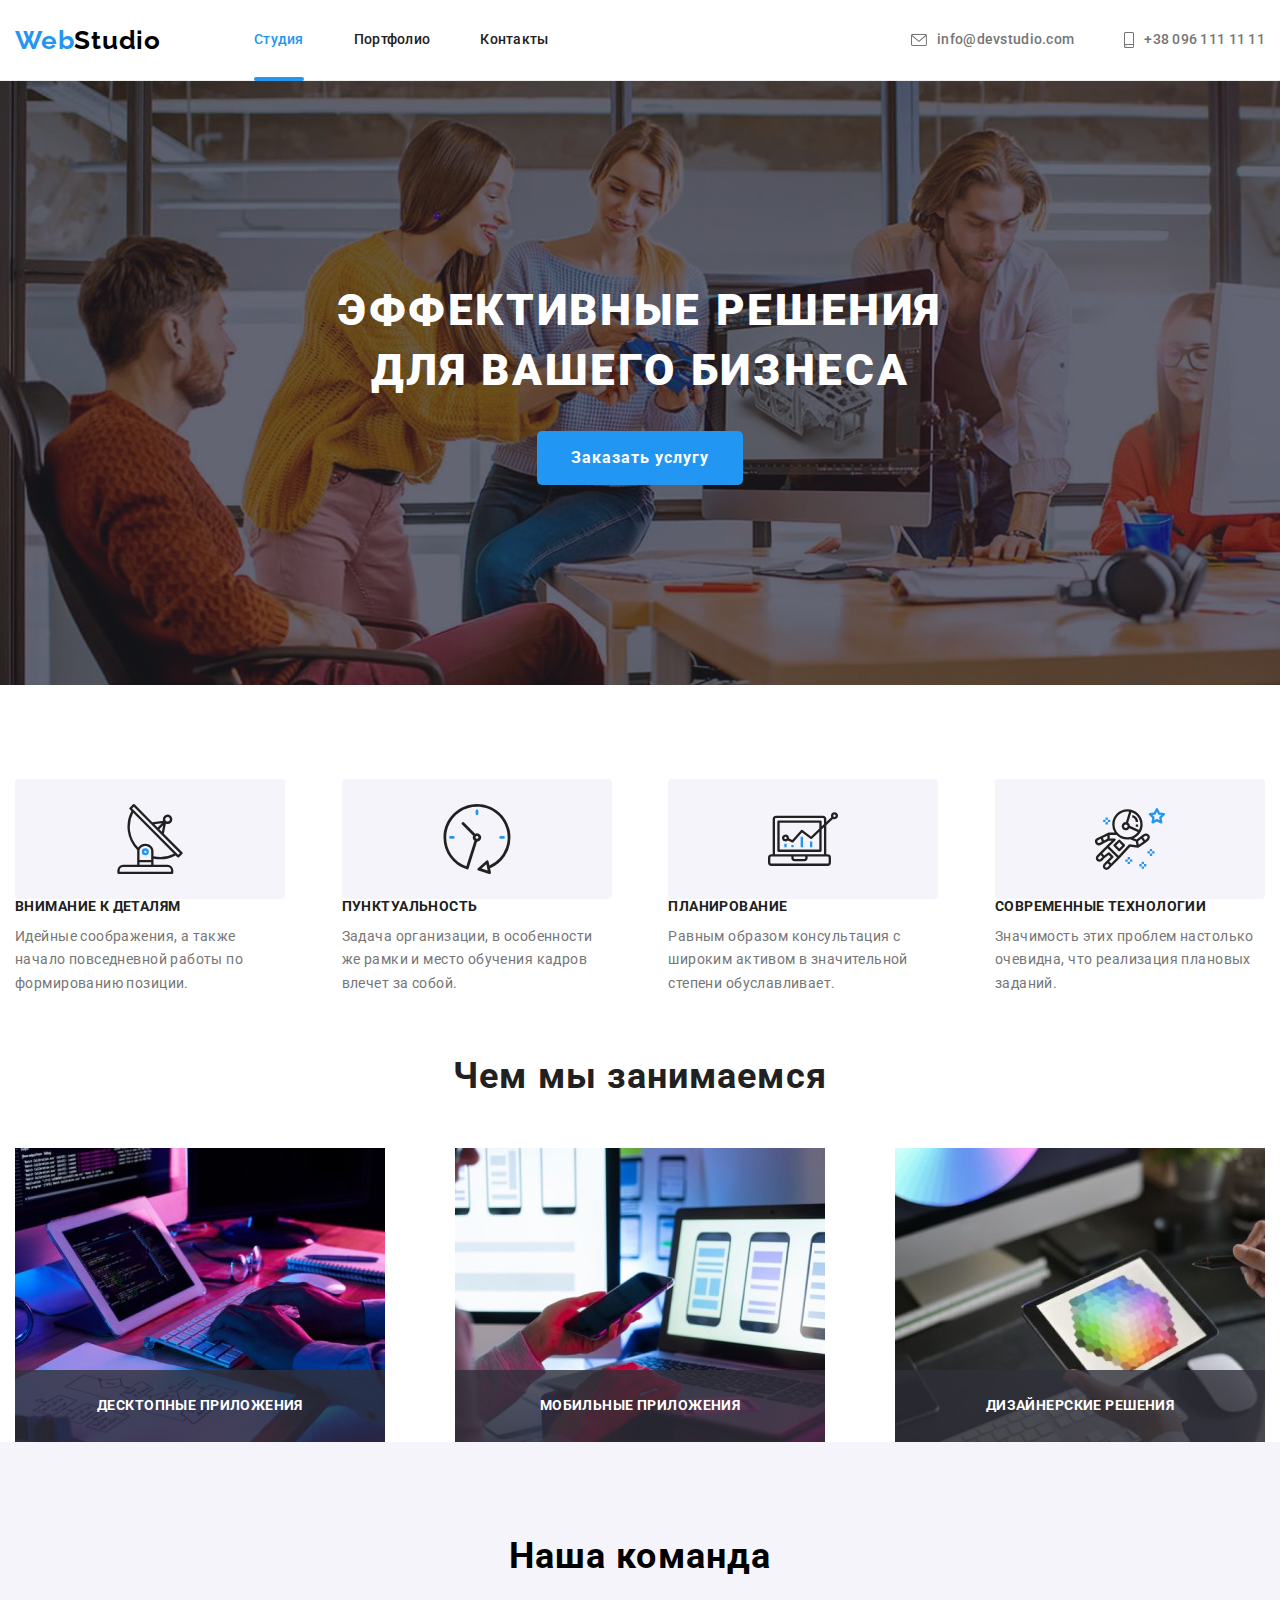
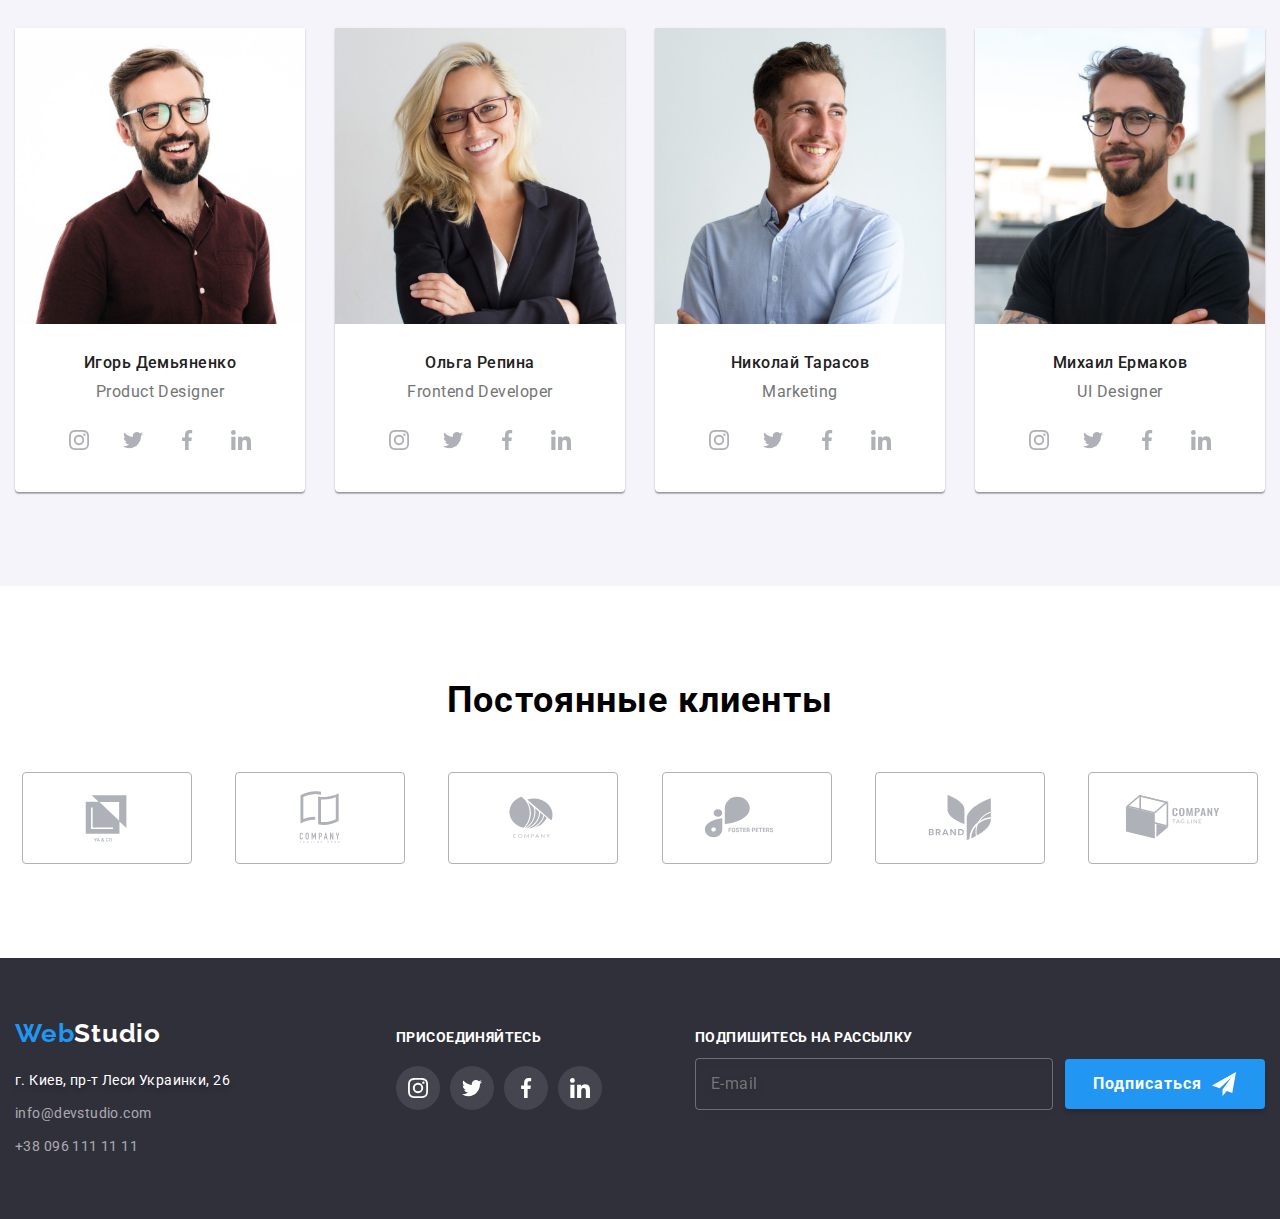
==== commit 564a78cc: "код" ====
--- a/index.html
+++ b/index.html
@@ -3,7 +3,6 @@
   <head>
     <meta charset="UTF-8" />
     <meta http-equiv="X-UA-Compatible" content="IE=edge" />
-    <meta name="viewport" content="width=device-width, initial-scale=1.0" />
       <meta name="viewport" content="width=device-width, initial-scale=1.0" />
     <title>Document</title>
     <link rel="preconnect" href="https://fonts.googleapis.com" />
--- a/css/main.min.css
+++ b/css/main.min.css
@@ -1 +1 @@
-body{font-family:"Roboto",sans-serif}.no-scroll{overflow:hidden}ul{list-style:none}a{text-decoration:none;color:#212121}img{display:block;width:100%;height:auto}.container{width:480px;padding-right:15px;padding-left:15px;margin-right:auto;margin-left:auto}@media screen and (min-width: 768px){.container{width:768px}}@media screen and (min-width: 1200px){.container{width:1200px}}.visually-hidden{position:absolute;width:1px;height:1px;margin:-1px;border:0;padding:0;white-space:nowrap;-webkit-clip-path:inset(100%);clip-path:inset(100%);clip:rect(0 0 0 0);overflow:hidden}.backdrop{position:fixed;top:0;left:0;width:100%;height:100%;background-color:rgba(0,0,0,.2);-webkit-transition:opacity 250ms cubic-bezier(0.4, 0, 0.2, 1),visibility 250ms cubic-bezier(0.4, 0, 0.2, 1);transition:opacity 250ms cubic-bezier(0.4, 0, 0.2, 1),visibility 250ms cubic-bezier(0.4, 0, 0.2, 1)}.backdrop.is-hidden{opacity:0;visibility:hidden;pointer-events:none}.modal{position:absolute;top:13%;left:3%;-webkit-transform:scale(1) rotate(0);transform:scale(1) rotate(0);width:450px;background-color:#fff;-webkit-box-shadow:0px 1px 3px rgba(0,0,0,.12),0px 1px 1px rgba(0,0,0,.14),0px 2px 1px rgba(0,0,0,.2);box-shadow:0px 1px 3px rgba(0,0,0,.12),0px 1px 1px rgba(0,0,0,.14),0px 2px 1px rgba(0,0,0,.2);border-radius:4px;-webkit-transition:1000ms;transition:1000ms;padding:40px}@media screen and (min-width: 768px){.modal{top:50%;left:50%;-webkit-transform:translate(-50%, -50%);transform:translate(-50%, -50%)}}@media screen and (min-width: 1200px){.modal{width:528px;top:50%;left:50%;-webkit-transform:translate(-50%, -50%);transform:translate(-50%, -50%)}}.backdrop.is-hidden>.modal{-webkit-transform:translate(-50%, -50%) scale(0.2) rotate(45deg);transform:translate(-50%, -50%) scale(0.2) rotate(45deg)}.backdrop.is-hidden>.modal{-webkit-transform:scale(0.2) rotate(45deg);transform:scale(0.2) rotate(45deg)}.modal-close-btn{position:absolute;padding:6px;top:8px;right:8px;background-color:#fff;border:1px solid rgba(0,0,0,.1);border-radius:50%;display:-webkit-box;display:-ms-flexbox;display:flex;-webkit-box-pack:center;-ms-flex-pack:center;justify-content:center;-webkit-box-align:center;-ms-flex-align:center;align-items:center;cursor:pointer;width:33px;height:33px;-webkit-transition:fill 250ms cubic-bezier(0.4, 0, 0.2, 1);transition:fill 250ms cubic-bezier(0.4, 0, 0.2, 1)}.modal-close-btn:hover .modal-close-btn{fill:#2196f3}.modal-close-svg{position:absolute}.register-form{margin-top:12px}.modal-title{font-weight:700;font-size:20px;line-height:1.15;text-align:center;letter-spacing:.03em;color:var(--main-text-color)}.modal-form{display:-webkit-box;display:-ms-flexbox;display:flex;-webkit-box-orient:vertical;-webkit-box-direction:normal;-ms-flex-direction:column;flex-direction:column;gap:10px}.modal-label{display:block}.modal-span{font-weight:400;font-size:12px;line-height:1.16;letter-spacing:.01em;color:#757575;display:block;text-align:left;margin-bottom:4px}.modal-svg-holder{position:relative;-webkit-transition:fill 250ms cubic-bezier(0.4, 0, 0.2, 1);transition:fill 250ms cubic-bezier(0.4, 0, 0.2, 1)}.modal-svg-holder:focus-within{fill:#2196f3}.modal-input{border:1px solid rgba(33,33,33,.2);border-radius:4px;height:40px;width:100%;padding-left:43px;margin-bottom:10px;outline:none;font-size:12px;color:var(--secondary-text-color);-webkit-transition:border 250ms cubic-bezier(0.4, 0, 0.2, 1);transition:border 250ms cubic-bezier(0.4, 0, 0.2, 1)}.modal-input:focus-within{border-color:#2196f3}.modal-svg{position:absolute;bottom:45%;left:3%}.modal-textarea{display:block;width:100%;height:120px;resize:none;border-radius:4px;border:1px solid rgba(33,33,33,.2);padding:10px;font-weight:400;font-size:12px;line-height:1.16;letter-spacing:.01em;outline:none;color:var(--secondary-text-color)}.modal-textarea:-moz-placeholder-shown{color:rgba(117,117,117,.5)}.modal-textarea:-ms-input-placeholder{color:rgba(117,117,117,.5)}.modal-textarea:placeholder-shown{color:rgba(117,117,117,.5)}.modal-textarea:focus-within{border-color:#2196f3}.text-span{font-weight:400;font-size:12px;line-height:1.16;letter-spacing:.03em;color:var(--secondary-text-color);-webkit-user-select:none;-moz-user-select:none;-ms-user-select:none;user-select:none}@media screen and (min-width: 1200px){.text-span{font-size:14px;line-height:1.71}}.agreement{display:-webkit-box;display:-ms-flexbox;display:flex;-webkit-box-pack:center;-ms-flex-pack:center;justify-content:center;-webkit-box-align:center;-ms-flex-align:center;align-items:center;gap:7px;margin-top:15px}@media screen and (min-width: 1200px){.agreement{gap:8px}}.check{opacity:0;-webkit-transition:opacity 250ms cubic-bezier(0.4, 0, 0.2, 1);transition:opacity 250ms cubic-bezier(0.4, 0, 0.2, 1)}.modal-checkbox:checked+.register-svg .check{opacity:1}.modal-checkbox:checked+.register-svg .uncheck{opacity:0}.agreement-link{font-weight:400;font-size:12px;line-height:1.16;letter-spacing:.03em;-webkit-text-decoration-line:underline;text-decoration-line:underline;color:#2196f3;text-underline-position:under}@media screen and (min-width: 1200px){.agreement-link{font-size:14px;line-height:1.71}}.modal-btn{background:#2196f3;-webkit-box-shadow:0px 4px 4px rgba(0,0,0,.15);box-shadow:0px 4px 4px rgba(0,0,0,.15);border-radius:4px;border-color:rgba(0,0,0,0);font-weight:700;font-size:16px;line-height:1.87;letter-spacing:.06em;color:#fff;width:200px;padding:10px 52px;cursor:pointer;display:block;margin:0 auto;margin-top:30px}.mobile_menu{position:fixed;top:0;left:0;z-index:100;background-color:#fff;width:100%;height:100%;padding-top:20px;padding-left:40px;-webkit-transform:translateX(100%);transform:translateX(100%);-webkit-transition:-webkit-transform 250ms cubic-bezier(0.4, 0, 0.2, 1);transition:-webkit-transform 250ms cubic-bezier(0.4, 0, 0.2, 1);transition:transform 250ms cubic-bezier(0.4, 0, 0.2, 1);transition:transform 250ms cubic-bezier(0.4, 0, 0.2, 1), -webkit-transform 250ms cubic-bezier(0.4, 0, 0.2, 1)}.mobile_menu.is-open{-webkit-transform:translateX(0);transform:translateX(0)}@media screen and (min-width: 768px){.mobile_menu{display:none}}.mobile_menu__button--close{background-color:rgba(0,0,0,0);border:none;margin-left:370px;margin-right:15px;display:inline-block;padding:0}.mobile_menu__button--close:hover .mobile_menu__icon--close,.mobile_menu__button--close:focus .mobile_menu__icon--close{fill:#2196f3}.mobile-nav{padding:0;margin:0}.mobile-nav__item{margin-bottom:32px}.mobile-nav__item:last-child{margin-bottom:302px}.mobile-nav__link{font-weight:500;font-size:40px;line-height:1.17;text-align:center;letter-spacing:.02em;color:#212121}.mobile-nav__link:last-child{margin-bottom:0}.mobile-nav__link--curent{color:#2196f3}.mobile-nav__link:hover,.mobile-nav__link:focus{color:#2196f3}.mobile_contacts{padding:0;margin:0}.mobile_contacts__item{font-weight:500;font-size:40px;line-height:1.17;letter-spacing:.02em}.mobile_contacts__item:first-child{font-weight:500;font-size:34px;line-height:1.17;letter-spacing:.02em;color:#2196f3;margin-bottom:32px}.mobile_contacts__item:last-child{font-weight:500;font-size:24px;line-height:1.16;letter-spacing:.02em;color:#757575;margin-bottom:64px}.mobile_contacts__link{color:currentColor}.mobile_contacts__link:hover,.mobile_contacts__link:focus{color:#2196f3}.social_list{display:-webkit-box;display:-ms-flexbox;display:flex;gap:10px;padding:0;margin:0}.socisl_list__item{font-weight:500;font-size:18px;line-height:1.22;letter-spacing:.02em;color:#2196f3;padding-right:10px;border-right:1px solid rgba(33,33,33,.2)}.socisl_list__item:last-child{border-right:none}.socisl_list__link{color:currentColor}.header{border-bottom:1px solid #eee}.header-container{padding-top:16px;padding-right:10px;padding-bottom:16px}@media screen and (min-width: 768px){.header-container{display:-webkit-box;display:-ms-flexbox;display:flex;-webkit-box-align:center;-ms-flex-align:center;align-items:center;padding-top:0;padding-bottom:0;padding-right:15px}}.logo{font-family:"Raleway";font-style:normal;font-weight:700;font-size:24px;line-height:1.16;letter-spacing:.03em;text-decoration:none}@media screen and (min-width: 1200px){.logo{font-size:26px;line-height:1.19}}.logo--blue{color:#2196f3}.logo--white{color:#000}.mobile_menu__button--open{position:absolute;top:8px;right:10px;background-color:rgba(0,0,0,0);border:none;padding:0;display:-webkit-inline-box;display:-ms-inline-flexbox;display:inline-flex}.mobile_menu__button--open:hover .mobile_menu__icon--open,.mobile_menu__button--open:focus .mobile_menu__icon--open{fill:#2196f3}@media screen and (min-width: 768px){.mobile_menu__button--open{display:none}}@media screen and (min-width: 320px)and (max-width: 767px){.nav{display:none}}@media screen and (min-width: 320px)and (max-width: 767px)and (min-width: 768px){.nav{display:-webkit-box;display:-ms-flexbox;display:flex;-webkit-box-align:center;-ms-flex-align:center;align-items:center}}.main-nav{display:-webkit-box;display:-ms-flexbox;display:flex;margin-top:0;margin-bottom:0;padding-left:0}.main-nav__item{margin-left:50px}@media screen and (min-width: 768px){.main-nav__item:first-child{margin-left:88px}}@media screen and (min-width: 1200px){.main-nav__item:first-child{margin-left:93px}}.main-nav__link{position:relative;display:block;color:#212121;font-style:normal;font-weight:500;font-size:14px;line-height:1.14;letter-spacing:.02em;padding-top:32px;padding-bottom:32px;-webkit-transition-property:color;transition-property:color;-webkit-transition-duration:250ms;transition-duration:250ms;-webkit-transition-timing-function:cubic-bezier(0.4, 0, 0.2, 1);transition-timing-function:cubic-bezier(0.4, 0, 0.2, 1)}.main-nav__link:hover,.main-nav__link:focus{color:#2196f3}.main-nav__link--curent{color:#2196f3}.main-nav__link--curent::after{position:absolute;bottom:-1px;content:"";width:100%;height:4px;background:#2196f3;border-radius:2px;display:block}@media screen and (min-width: 320px)and (max-width: 767px){.secondsry-nav{display:none}}@media screen and (min-width: 768px){.secondsry-nav{display:-webkit-box;display:-ms-flexbox;display:flex;margin-left:auto}}.secondsry-nav__list{padding:0;margin:0}@media screen and (min-width: 768px){.secondsry-nav__list{display:-webkit-box;display:-ms-flexbox;display:flex;-webkit-box-align:start;-ms-flex-align:start;align-items:flex-start;-webkit-box-orient:vertical;-webkit-box-direction:normal;-ms-flex-direction:column;flex-direction:column;gap:10px}}@media screen and (min-width: 1200px){.secondsry-nav__list{display:-webkit-box;display:-ms-flexbox;display:flex;gap:50px;-webkit-box-orient:horizontal;-webkit-box-direction:normal;-ms-flex-direction:row;flex-direction:row;padding-left:0;margin-top:0;margin-bottom:0}}@media screen and (min-width: 1200px){.secondsry-nav__item{display:-webkit-box;display:-ms-flexbox;display:flex;-webkit-box-pack:center;-ms-flex-pack:center;justify-content:center;-webkit-box-align:center;-ms-flex-align:center;align-items:center}}.secondary-nav__link{color:#757575;text-decoration:none;-webkit-transition-property:color;transition-property:color;-webkit-transition-duration:250ms;transition-duration:250ms;-webkit-transition-timing-function:cubic-bezier(0.4, 0, 0.2, 1);transition-timing-function:cubic-bezier(0.4, 0, 0.2, 1)}.secondary-nav__link:hover,.secondary-nav__link:focus{color:#2196f3}.secondary-nav__link:hover,.secondary-nav__link:focus .secondary-nav__icon{fill:currentColor}@media screen and (min-width: 768px){.secondary-nav__link{font-weight:500;font-size:12px;line-height:1.16;letter-spacing:.02em}}@media screen and (min-width: 1200px){.secondary-nav__link{padding-top:32px;padding-bottom:32px;font-weight:500;font-size:14px;line-height:1.14;letter-spacing:.02em;display:-webkit-box;display:-ms-flexbox;display:flex;-webkit-box-pack:center;-ms-flex-pack:center;justify-content:center;-webkit-box-align:center;-ms-flex-align:center;align-items:center}}.secondary-nav__icon{fill:currentColor;margin-right:10px;display:inline-block}.hero{display:block;background-color:rgba(47,48,58,.4);background-image:-webkit-gradient(linear, left top, right top, from(rgba(47, 48, 58, 0.4)), to(rgba(47, 48, 58, 0.4))),url(../image/background/bg_hero.jpg);background-image:linear-gradient(to right, rgba(47, 48, 58, 0.4), rgba(47, 48, 58, 0.4)),url(../image/background/bg_hero.jpg);background-repeat:no-repeat;background-size:cover;text-align:center;margin-right:auto;margin-left:auto;padding-top:118px;padding-right:0;padding-bottom:118px;padding-left:0}@media screen and (min-width: 768px){.hero{max-width:768px}}@media screen and (min-width: 1200px){.hero{max-width:1600px;padding-top:200px;padding-right:0;padding-bottom:200px;padding-left:0}}.hero__title{color:#fff;font-weight:900;line-height:1.62;text-align:center;letter-spacing:.06em;text-transform:uppercase;margin-top:0;margin-bottom:30px}@media screen and (min-width: 1200px){.hero__title{font-size:44px;line-height:1.36}}.hero__button{font-family:inherit;font-style:normal;font-weight:700;font-size:16px;line-height:1.87;display:inline-block;text-align:center;letter-spacing:.06em;color:#fff;background-color:#2196f3;cursor:pointer;border-radius:5px;border-color:rgba(0,0,0,0);min-width:200px;padding:10px 32px}.benefits{padding-top:60px}@media screen and (min-width: 1200px){.benefits{padding-top:94px}}.benefits_list{padding:0;margin:0}@media screen and (min-width: 768px){.benefits_list{display:-webkit-box;display:-ms-flexbox;display:flex;gap:30px;-ms-flex-wrap:wrap;flex-wrap:wrap}}@media screen and (min-width: 1200px){.benefits_list{display:-webkit-box;display:-ms-flexbox;display:flex;-ms-flex-wrap:nowrap;flex-wrap:nowrap;-webkit-box-pack:justify;-ms-flex-pack:justify;justify-content:space-between;padding-left:0;margin-top:0;margin-bottom:0}}.benefits_item{-ms-flex-preferred-size:450px;flex-basis:450px;margin-bottom:30px}.benefits_item:last-child{margin-bottom:60px}@media screen and (min-width: 768px){.benefits_item{-ms-flex-preferred-size:354px;flex-basis:354px;margin-bottom:0}}@media screen and (min-width: 1200px){.benefits_item{-ms-flex-preferred-size:270px;flex-basis:270px}}.benefits_icon{width:450px;height:120px;background-color:#f5f4fa;border-radius:4px;display:-webkit-box;display:-ms-flexbox;display:flex;-webkit-box-pack:center;-ms-flex-pack:center;justify-content:center;-webkit-box-align:center;-ms-flex-align:center;align-items:center}@media screen and (min-width: 480px){.benefits_icon{margin-bottom:30px}}@media screen and (min-width: 768px){.benefits_icon{width:354px}}@media screen and (min-width: 1200px){.benefits_icon{width:270px}}.benefits_title{color:#212121;font-style:normal;font-weight:700;font-size:14px;line-height:1.14;letter-spacing:.03em;text-transform:uppercase;margin-top:0;margin-bottom:10px;text-align:center}@media screen and (min-width: 768px){.benefits_title{text-align:start}}.benefits_text{color:#757575;font-style:normal;font-weight:400;font-size:14px;line-height:1.71;letter-spacing:.03em;margin-top:0;margin-bottom:0}.specialization{display:none;padding-top:94px;padding-bottom:94px}@media screen and (min-width: 1200px){.specialization{display:contents}}.specialization_title{color:#212121;font-style:normal;font-weight:700;font-size:36px;line-height:1.16;text-align:center;letter-spacing:.03em;margin-top:0;margin-bottom:50px}.specialization_list{display:-webkit-box;display:-ms-flexbox;display:flex;-webkit-box-pack:justify;-ms-flex-pack:justify;justify-content:space-between;padding-left:0;gap:30px;margin-top:0;margin-bottom:0}.specialization_uppertitle_wrap{position:relative}.specialization_uppertitle{position:absolute;bottom:0;width:100%;margin:0;font-weight:700;font-size:14px;line-height:1.14;text-align:center;letter-spacing:.03em;text-transform:uppercase;color:#fff;background-color:rgba(47,48,58,.8);padding-top:28px;padding-bottom:28px}.team{background-color:#f5f4fa;padding-top:60px;padding-bottom:60px}@media screen and (min-width: 1200px){.team{padding-top:94px;padding-bottom:94px}}.team_title{color:var(--main-text-color);font-weight:700;font-size:28px;line-height:1.16;text-align:center;letter-spacing:.03em;margin-top:0;margin-bottom:30px}@media screen and (min-width: 1200px){.team_title{font-size:36px;margin-bottom:50px}}.team_list{padding:0;margin:0}@media screen and (min-width: 768px){.team_list{display:-webkit-box;display:-ms-flexbox;display:flex;-ms-flex-wrap:wrap;flex-wrap:wrap;gap:30px;-ms-flex-pack:distribute;justify-content:space-around}}@media screen and (min-width: 1200px){.team_list{display:-webkit-box;display:-ms-flexbox;display:flex;-ms-flex-wrap:nowrap;flex-wrap:nowrap}}.team_item{margin-bottom:30px}.team_item:last-child{margin-bottom:0}@media screen and (min-width: 768px){.team_item{-ms-flex-preferred-size:calc((100% - 30px)/2);flex-basis:calc((100% - 30px)/2);margin-bottom:0}}.team_card{background:#fff;-webkit-box-shadow:0px 1px 3px rgba(0,0,0,.12),0px 1px 1px rgba(0,0,0,.14),0px 2px 1px rgba(0,0,0,.2);box-shadow:0px 1px 3px rgba(0,0,0,.12),0px 1px 1px rgba(0,0,0,.14),0px 2px 1px rgba(0,0,0,.2);border-radius:0px 0px 4px 4px}.team_name_wrap{padding-top:30px;padding-bottom:30px;text-align:center}.team_name{color:#212121;font-style:normal;font-weight:500;font-size:16px;line-height:1.18;letter-spacing:.03em;margin-top:0;margin-bottom:10px}.team_position{color:#757575;font-style:normal;font-weight:400;font-size:16px;line-height:1.18;letter-spacing:.03em;margin-top:0;margin-bottom:16px}.social-list{display:-webkit-box;display:-ms-flexbox;display:flex;gap:10px;-webkit-box-pack:center;-ms-flex-pack:center;justify-content:center;padding-left:0;margin-top:0;margin-bottom:0}.social_link{width:44px;height:44px;color:#afb1b8;border-radius:50%;display:-webkit-box;display:-ms-flexbox;display:flex;-webkit-box-pack:center;-ms-flex-pack:center;justify-content:center;-webkit-box-align:center;-ms-flex-align:center;align-items:center;-webkit-transition:color 250ms cubic-bezier(0.4, 0, 0.2, 1),background 250ms cubic-bezier(0.4, 0, 0.2, 1);transition:color 250ms cubic-bezier(0.4, 0, 0.2, 1),background 250ms cubic-bezier(0.4, 0, 0.2, 1)}.social_link:hover,.social_link:focus{background-color:#2196f3;color:#fff}.social_icon{fill:currentColor}.social_icon:hover,.social_icon:focus .social_icon{fill:currentColor}.clients{padding-top:60px;padding-bottom:60px}@media screen and (min-width: 1200px){.clients{padding-top:94px;padding-bottom:94px}}.clients-title{color:var(--main-text-color);font-weight:700;font-size:28px;line-height:1.16;text-align:center;letter-spacing:.03em;margin-top:0;margin-bottom:30px}@media screen and (min-width: 1200px){.clients-title{font-size:36px;margin-bottom:50px}}.clients-list{margin:0;padding:0;display:-webkit-box;display:-ms-flexbox;display:flex;-ms-flex-wrap:wrap;flex-wrap:wrap;gap:30px}@media screen and (min-width: 1200px){.clients-list{-ms-flex-wrap:nowrap;flex-wrap:nowrap}}.clients-list-item{-ms-flex-preferred-size:calc((100% - 30px)/2);flex-basis:calc((100% - 30px)/2);display:-webkit-box;display:-ms-flexbox;display:flex;-webkit-box-pack:center;-ms-flex-pack:center;justify-content:center;text-align:center}@media screen and (min-width: 768px){.clients-list-item{-ms-flex-preferred-size:calc((100% - 60px)/3);flex-basis:calc((100% - 60px)/3)}}.clients-link{display:-webkit-box;display:-ms-flexbox;display:flex;-webkit-box-pack:center;-ms-flex-pack:center;justify-content:center;-webkit-box-align:center;-ms-flex-align:center;align-items:center;border-radius:4px;width:210px;height:92px;border:1px solid #afb1b8;color:#afb1b8;-webkit-transition:color 250ms cubic-bezier(0.4, 0, 0.2, 1),border 250ms cubic-bezier(0.4, 0, 0.2, 1);transition:color 250ms cubic-bezier(0.4, 0, 0.2, 1),border 250ms cubic-bezier(0.4, 0, 0.2, 1)}.clients-link:active{color:#2196f3}.clients-link:hover,.clients-link:focus{border:1px solid #2196f3;color:#2196f3}@media screen and (min-width: 768px){.clients-link{width:100%}}@media screen and (min-width: 1200px){.clients-link{width:170px}}.clients-logo{fill:currentColor}.clients-logo .clients-link:hover,.clients-link:focus .clients-logo{fill:currentColor}.portfolio{padding-top:60px;padding-bottom:60px}@media screen and (min-width: 1200px){.portfolio{padding-top:94px;padding-bottom:94px}}.btn-list{display:-webkit-box;display:-ms-flexbox;display:flex;-ms-flex-wrap:wrap;flex-wrap:wrap;-webkit-box-align:start;-ms-flex-align:start;align-items:flex-start;padding:0;margin:0}@media screen and (min-width: 768px){.btn-list{display:-webkit-box;display:-ms-flexbox;display:flex;-webkit-box-pack:center;-ms-flex-pack:center;justify-content:center;margin-top:0;margin-bottom:50px;padding-left:0}}.portfolio-btn{color:#212121;background-color:#f5f4fa;font-style:normal;font-weight:500;font-size:16px;line-height:1.62;text-align:center;letter-spacing:.03em;border-radius:4px;border-color:rgba(0,0,0,0);padding:6px 22px;cursor:pointer;-webkit-transition:color 250ms cubic-bezier(0.4, 0, 0.2, 1),background 250ms cubic-bezier(0.4, 0, 0.2, 1);transition:color 250ms cubic-bezier(0.4, 0, 0.2, 1),background 250ms cubic-bezier(0.4, 0, 0.2, 1)}.portfolio-btn:hover,.portfolio-btn:focus{background-color:#2196f3;color:#fff}.btn-list-item{margin-left:8px;margin-bottom:15px}.btn-list-item:first-child{margin-left:0}.btn-list-item:nth-last-child(-n+2){margin-bottom:0}@media screen and (min-width: 768px){.btn-list-item{margin-bottom:0}}.portfolio-card-list{padding:0;margin-top:40px;margin-bottom:0}@media screen and (min-width: 768px){.portfolio-card-list{margin-top:30px;display:-webkit-box;display:-ms-flexbox;display:flex;-ms-flex-wrap:wrap;flex-wrap:wrap;gap:30px;padding:0;margin:0}}.portfolio-card{margin-bottom:30px}.portfolio-card:last-child{margin-bottom:0}.portfolio-card:hover{-webkit-box-shadow:0px 1px 1px rgba(0,0,0,.12),0px 4px 4px rgba(0,0,0,.06),1px 4px 6px rgba(0,0,0,.16);box-shadow:0px 1px 1px rgba(0,0,0,.12),0px 4px 4px rgba(0,0,0,.06),1px 4px 6px rgba(0,0,0,.16)}@media screen and (min-width: 768px){.portfolio-card{margin-bottom:0;-ms-flex-preferred-size:calc((100% - 30px)/2);flex-basis:calc((100% - 30px)/2)}}@media screen and (min-width: 1200px){.portfolio-card{-ms-flex-preferred-size:370px;flex-basis:370px}}.portfolio-hover-div{position:relative;overflow:hidden}.overlay{position:absolute;bottom:0;left:0;display:block;-webkit-transform:translateY(100%);transform:translateY(100%);background-color:rgba(33,150,243,.9);width:100%;height:100%;-webkit-transition:-webkit-transform 250ms cubic-bezier(0.4, 0, 0.2, 1);transition:-webkit-transform 250ms cubic-bezier(0.4, 0, 0.2, 1);transition:transform 250ms cubic-bezier(0.4, 0, 0.2, 1);transition:transform 250ms cubic-bezier(0.4, 0, 0.2, 1), -webkit-transform 250ms cubic-bezier(0.4, 0, 0.2, 1)}.portfolio-card:hover .overlay{cursor:pointer;-webkit-transform:translateY(0%);transform:translateY(0%)}.portfolio-hover-title{margin:0;padding-top:63px;padding-right:24px;padding-bottom:63px;padding-left:24px;font-weight:400;font-size:18px;line-height:1.55;letter-spacing:.03em;color:#fff}.portfolio-hover-title:hover{opacity:1}.portfolio-title-div{border:1px solid #eee;border-top:none;padding-top:20px;padding-right:24px;padding-bottom:20px;padding-left:24px}@media screen and (min-width: 768px)and (max-width: 1199px){.fc{padding-bottom:56px}}.portfolio-title{color:#212121;font-weight:700;font-size:18px;line-height:2;letter-spacing:.06em;margin-top:0;margin-bottom:4px}.portfolio-category{color:#757575;font-weight:400;font-size:16px;line-height:1.87;letter-spacing:.03em;margin-top:0;margin-bottom:0}.footer{background-color:#2f303a;padding-top:60px;padding-bottom:60px}.footer-container{display:-webkit-box;display:-ms-flexbox;display:flex;-webkit-box-orient:vertical;-webkit-box-direction:normal;-ms-flex-direction:column;flex-direction:column;margin-left:0;margin-bottom:60px}@media screen and (min-width: 768px){.footer-container{width:232px;margin-left:61px}}@media screen and (min-width: 1200px){.footer-container{margin-bottom:0;width:100%;margin-left:0}}.footer-block{text-align:center;display:-webkit-box;display:-ms-flexbox;display:flex;-webkit-box-orient:vertical;-webkit-box-direction:normal;-ms-flex-direction:column;flex-direction:column}@media screen and (min-width: 768px)and (max-width: 1199px){.footer-block{position:relative}}@media screen and (min-width: 1200px){.footer-block{-webkit-box-orient:horizontal;-webkit-box-direction:normal;-ms-flex-direction:row;flex-direction:row;-webkit-box-align:baseline;-ms-flex-align:baseline;align-items:baseline;gap:70px;text-align:initial}}.logo-first-word{color:#2196f3}.logo-white-word{color:#fff}.adress{color:#fff;text-shadow:0px 4px 4px rgba(0,0,0,.25);font-style:normal;font-weight:400;font-size:14px;line-height:1.71;letter-spacing:.03em;margin-top:20px;margin-bottom:9px;-webkit-transition:color 250ms cubic-bezier(0.4, 0, 0.2, 1);transition:color 250ms cubic-bezier(0.4, 0, 0.2, 1)}.adress:hover,.adress:focus{color:#2196f3}.footer-contact-link{color:rgba(255,255,255,.6);font-style:normal;font-weight:400;font-size:14px;line-height:1.71;letter-spacing:.03em;text-decoration:none;margin-bottom:9px;-webkit-transition:color 250ms cubic-bezier(0.4, 0, 0.2, 1);transition:color 250ms cubic-bezier(0.4, 0, 0.2, 1)}.footer-contact-link:hover,.footer-contact-link:focus{color:#2196f3}.footer-contact-link:last-child{margin-bottom:0}@media screen and (min-width: 768px)and (max-width: 1199px){.footer-wrap{position:absolute;right:13%;top:0}}.footer-title{font-weight:700;font-size:14px;line-height:1.14;letter-spacing:.03em;text-transform:uppercase;color:#fff;margin-top:0;margin-bottom:20px}.footer_social_list{display:-webkit-box;display:-ms-flexbox;display:flex;gap:10px;padding:0;-webkit-box-pack:center;-ms-flex-pack:center;justify-content:center;margin-bottom:60px;margin-top:0}@media screen and (min-width: 768px){.footer_social_list{margin-bottom:0}}@media screen and (min-width: 1200px){.footer_social_list{-webkit-box-pack:start;-ms-flex-pack:start;justify-content:flex-start;margin-bottom:0}}.footer-social-link{width:44px;height:44px;color:#afb1b8;background:rgba(255,255,255,.1);border-radius:50%;display:-webkit-box;display:-ms-flexbox;display:flex;-webkit-box-pack:center;-ms-flex-pack:center;justify-content:center;-webkit-box-align:center;-ms-flex-align:center;align-items:center;-webkit-transition:color 250ms cubic-bezier(0.4, 0, 0.2, 1),background 250ms cubic-bezier(0.4, 0, 0.2, 1);transition:color 250ms cubic-bezier(0.4, 0, 0.2, 1),background 250ms cubic-bezier(0.4, 0, 0.2, 1)}.footer-social-link:hover,.footer-social-link:focus{background-color:#2196f3;color:#fff}.social-link-svg{fill:#fff}.social-link-svg .footer-social-link:hover,.footer-social-link:focus .social-link-svg{fill:currentColor}@media screen and (min-width: 1200px){.subscribe-form{margin-left:23px}}.subscribe-form-title{font-weight:700;font-size:14px;line-height:1.14px;letter-spacing:.03em;text-transform:uppercase;color:#fff;margin:0;display:block;margin-bottom:20px}@media screen and (min-width: 1200px){.subscribe-form-div{display:-webkit-box;display:-ms-flexbox;display:flex;-webkit-box-align:baseline;-ms-flex-align:baseline;align-items:baseline;gap:12px}}.subscribe-form-input{border:1px solid rgba(255,255,255,.3);-webkit-filter:drop-shadow(0px 4px 4px rgba(0, 0, 0, 0.15));filter:drop-shadow(0px 4px 4px rgba(0, 0, 0, 0.15));border-radius:4px;background-color:rgba(0,0,0,0);color:rgba(255,255,255,.6);font-weight:400;font-size:16px;line-height:1.25;letter-spacing:.03em;padding:15px;width:450px;display:-webkit-inline-box;display:-ms-inline-flexbox;display:inline-flex;outline:none;margin-bottom:20px}@media screen and (min-width: 1200px){.subscribe-form-input{width:358px;margin-bottom:0}}.submit-form-btn{font-weight:700;font-size:16px;line-height:1.88;display:-webkit-box;display:-ms-flexbox;display:flex;-webkit-box-align:center;-ms-flex-align:center;align-items:center;text-align:center;letter-spacing:.06em;color:#fff;padding:10px 28px;background-color:#2196f3;-webkit-box-shadow:0px 4px 4px rgba(0,0,0,.15);box-shadow:0px 4px 4px rgba(0,0,0,.15);border-radius:4px;border:none;cursor:pointer;width:200px;height:50px;margin-right:auto;margin-left:auto}@media screen and (min-width: 1200px){.submit-form-btn{margin-right:0;margin-left:0}}.subscribe-form-svg{margin-left:10px}/*# sourceMappingURL=main.min.css.map */+body{font-family:"Roboto",sans-serif}.no-scroll{overflow:hidden}ul{list-style:none}a{text-decoration:none;color:#212121}img{display:block;width:100%;height:auto}.container{padding-right:15px;padding-left:15px;margin-right:auto;margin-left:auto}@media screen and (min-width: 320px){.container{min-width:320px}}@media screen and (min-width: 768px){.container{min-width:768px}}@media screen and (min-width: 1200px){.container{min-width:1200px}}.visually-hidden{position:absolute;width:1px;height:1px;margin:-1px;border:0;padding:0;white-space:nowrap;-webkit-clip-path:inset(100%);clip-path:inset(100%);clip:rect(0 0 0 0);overflow:hidden}.backdrop{position:fixed;top:0;left:0;width:100%;height:100%;background-color:rgba(0,0,0,.2);-webkit-transition:opacity 250ms cubic-bezier(0.4, 0, 0.2, 1),visibility 250ms cubic-bezier(0.4, 0, 0.2, 1);transition:opacity 250ms cubic-bezier(0.4, 0, 0.2, 1),visibility 250ms cubic-bezier(0.4, 0, 0.2, 1)}.backdrop.is-hidden{opacity:0;visibility:hidden;pointer-events:none}.modal{position:absolute;top:13%;left:3%;-webkit-transform:scale(1) rotate(0);transform:scale(1) rotate(0);width:450px;background-color:#fff;-webkit-box-shadow:0px 1px 3px rgba(0,0,0,.12),0px 1px 1px rgba(0,0,0,.14),0px 2px 1px rgba(0,0,0,.2);box-shadow:0px 1px 3px rgba(0,0,0,.12),0px 1px 1px rgba(0,0,0,.14),0px 2px 1px rgba(0,0,0,.2);border-radius:4px;-webkit-transition:1000ms;transition:1000ms;padding:40px}@media screen and (min-width: 768px){.modal{top:50%;left:50%;-webkit-transform:translate(-50%, -50%);transform:translate(-50%, -50%)}}@media screen and (min-width: 1200px){.modal{width:528px;top:50%;left:50%;-webkit-transform:translate(-50%, -50%);transform:translate(-50%, -50%)}}.backdrop.is-hidden>.modal{-webkit-transform:translate(-50%, -50%) scale(0.2) rotate(45deg);transform:translate(-50%, -50%) scale(0.2) rotate(45deg)}.backdrop.is-hidden>.modal{-webkit-transform:scale(0.2) rotate(45deg);transform:scale(0.2) rotate(45deg)}.modal-close-btn{position:absolute;padding:6px;top:8px;right:8px;background-color:#fff;border:1px solid rgba(0,0,0,.1);border-radius:50%;display:-webkit-box;display:-ms-flexbox;display:flex;-webkit-box-pack:center;-ms-flex-pack:center;justify-content:center;-webkit-box-align:center;-ms-flex-align:center;align-items:center;cursor:pointer;width:33px;height:33px;-webkit-transition:fill 250ms cubic-bezier(0.4, 0, 0.2, 1);transition:fill 250ms cubic-bezier(0.4, 0, 0.2, 1)}.modal-close-btn:hover .modal-close-btn{fill:#2196f3}.modal-close-svg{position:absolute}.register-form{margin-top:12px}.modal-title{font-weight:700;font-size:20px;line-height:1.15;text-align:center;letter-spacing:.03em;color:var(--main-text-color)}.modal-form{display:-webkit-box;display:-ms-flexbox;display:flex;-webkit-box-orient:vertical;-webkit-box-direction:normal;-ms-flex-direction:column;flex-direction:column;gap:10px}.modal-label{display:block}.modal-span{font-weight:400;font-size:12px;line-height:1.16;letter-spacing:.01em;color:#757575;display:block;text-align:left;margin-bottom:4px}.modal-svg-holder{position:relative;-webkit-transition:fill 250ms cubic-bezier(0.4, 0, 0.2, 1);transition:fill 250ms cubic-bezier(0.4, 0, 0.2, 1)}.modal-svg-holder:focus-within{fill:#2196f3}.modal-input{border:1px solid rgba(33,33,33,.2);border-radius:4px;height:40px;width:100%;padding-left:43px;margin-bottom:10px;outline:none;font-size:12px;color:var(--secondary-text-color);-webkit-transition:border 250ms cubic-bezier(0.4, 0, 0.2, 1);transition:border 250ms cubic-bezier(0.4, 0, 0.2, 1)}.modal-input:focus-within{border-color:#2196f3}.modal-svg{position:absolute;bottom:45%;left:3%}.modal-textarea{display:block;width:100%;height:120px;resize:none;border-radius:4px;border:1px solid rgba(33,33,33,.2);padding:10px;font-weight:400;font-size:12px;line-height:1.16;letter-spacing:.01em;outline:none;color:var(--secondary-text-color)}.modal-textarea:-moz-placeholder-shown{color:rgba(117,117,117,.5)}.modal-textarea:-ms-input-placeholder{color:rgba(117,117,117,.5)}.modal-textarea:placeholder-shown{color:rgba(117,117,117,.5)}.modal-textarea:focus-within{border-color:#2196f3}.text-span{font-weight:400;font-size:12px;line-height:1.16;letter-spacing:.03em;color:var(--secondary-text-color);-webkit-user-select:none;-moz-user-select:none;-ms-user-select:none;user-select:none}@media screen and (min-width: 1200px){.text-span{font-size:14px;line-height:1.71}}.agreement{display:-webkit-box;display:-ms-flexbox;display:flex;-webkit-box-pack:center;-ms-flex-pack:center;justify-content:center;-webkit-box-align:center;-ms-flex-align:center;align-items:center;gap:7px;margin-top:15px}@media screen and (min-width: 1200px){.agreement{gap:8px}}.check{opacity:0;-webkit-transition:opacity 250ms cubic-bezier(0.4, 0, 0.2, 1);transition:opacity 250ms cubic-bezier(0.4, 0, 0.2, 1)}.modal-checkbox:checked+.register-svg .check{opacity:1}.modal-checkbox:checked+.register-svg .uncheck{opacity:0}.agreement-link{font-weight:400;font-size:12px;line-height:1.16;letter-spacing:.03em;-webkit-text-decoration-line:underline;text-decoration-line:underline;color:#2196f3;text-underline-position:under}@media screen and (min-width: 1200px){.agreement-link{font-size:14px;line-height:1.71}}.modal-btn{background:#2196f3;-webkit-box-shadow:0px 4px 4px rgba(0,0,0,.15);box-shadow:0px 4px 4px rgba(0,0,0,.15);border-radius:4px;border-color:rgba(0,0,0,0);font-weight:700;font-size:16px;line-height:1.87;letter-spacing:.06em;color:#fff;width:200px;padding:10px 52px;cursor:pointer;display:block;margin:0 auto;margin-top:30px}.mobile_menu{position:fixed;top:0;left:0;z-index:100;background-color:#fff;width:100%;height:100%;padding-top:20px;padding-left:40px;-webkit-transform:translateX(100%);transform:translateX(100%);-webkit-transition:-webkit-transform 250ms cubic-bezier(0.4, 0, 0.2, 1);transition:-webkit-transform 250ms cubic-bezier(0.4, 0, 0.2, 1);transition:transform 250ms cubic-bezier(0.4, 0, 0.2, 1);transition:transform 250ms cubic-bezier(0.4, 0, 0.2, 1), -webkit-transform 250ms cubic-bezier(0.4, 0, 0.2, 1)}.mobile_menu.is-open{-webkit-transform:translateX(0);transform:translateX(0)}@media screen and (min-width: 768px){.mobile_menu{display:none}}.mobile_menu__button--close{background-color:rgba(0,0,0,0);border:none;margin-left:370px;margin-right:15px;display:inline-block;padding:0}.mobile_menu__button--close:hover .mobile_menu__icon--close,.mobile_menu__button--close:focus .mobile_menu__icon--close{fill:#2196f3}.mobile-nav{padding:0;margin:0}.mobile-nav__item{margin-bottom:32px}.mobile-nav__item:last-child{margin-bottom:302px}.mobile-nav__link{font-weight:500;font-size:40px;line-height:1.17;text-align:center;letter-spacing:.02em;color:#212121}.mobile-nav__link:last-child{margin-bottom:0}.mobile-nav__link--curent{color:#2196f3}.mobile-nav__link:hover,.mobile-nav__link:focus{color:#2196f3}.mobile_contacts{padding:0;margin:0}.mobile_contacts__item{font-weight:500;font-size:40px;line-height:1.17;letter-spacing:.02em}.mobile_contacts__item:first-child{font-weight:500;font-size:34px;line-height:1.17;letter-spacing:.02em;color:#2196f3;margin-bottom:32px}.mobile_contacts__item:last-child{font-weight:500;font-size:24px;line-height:1.16;letter-spacing:.02em;color:#757575;margin-bottom:64px}.mobile_contacts__link{color:currentColor}.mobile_contacts__link:hover,.mobile_contacts__link:focus{color:#2196f3}.social_list{display:-webkit-box;display:-ms-flexbox;display:flex;gap:10px;padding:0;margin:0}.socisl_list__item{font-weight:500;font-size:18px;line-height:1.22;letter-spacing:.02em;color:#2196f3;padding-right:10px;border-right:1px solid rgba(33,33,33,.2)}.socisl_list__item:last-child{border-right:none}.socisl_list__link{color:currentColor}.header{border-bottom:1px solid #eee}.header-container{padding-top:16px;padding-right:10px;padding-bottom:16px}@media screen and (min-width: 768px){.header-container{display:-webkit-box;display:-ms-flexbox;display:flex;-webkit-box-align:center;-ms-flex-align:center;align-items:center;padding-top:0;padding-bottom:0;padding-right:15px}}.logo{font-family:"Raleway";font-style:normal;font-weight:700;font-size:24px;line-height:1.16;letter-spacing:.03em;text-decoration:none}@media screen and (min-width: 1200px){.logo{font-size:26px;line-height:1.19}}.logo--blue{color:#2196f3}.logo--white{color:#000}.mobile_menu__button--open{position:absolute;top:8px;right:10px;background-color:rgba(0,0,0,0);border:none;padding:0;display:-webkit-inline-box;display:-ms-inline-flexbox;display:inline-flex}.mobile_menu__button--open:hover .mobile_menu__icon--open,.mobile_menu__button--open:focus .mobile_menu__icon--open{fill:#2196f3}@media screen and (min-width: 768px){.mobile_menu__button--open{display:none}}@media screen and (min-width: 320px)and (max-width: 767px){.nav{display:none}}@media screen and (min-width: 320px)and (max-width: 767px)and (min-width: 768px){.nav{display:-webkit-box;display:-ms-flexbox;display:flex;-webkit-box-align:center;-ms-flex-align:center;align-items:center}}.main-nav{display:-webkit-box;display:-ms-flexbox;display:flex;margin-top:0;margin-bottom:0;padding-left:0}.main-nav__item{margin-left:50px}@media screen and (min-width: 768px){.main-nav__item:first-child{margin-left:88px}}@media screen and (min-width: 1200px){.main-nav__item:first-child{margin-left:93px}}.main-nav__link{position:relative;display:block;color:#212121;font-style:normal;font-weight:500;font-size:14px;line-height:1.14;letter-spacing:.02em;padding-top:32px;padding-bottom:32px;-webkit-transition-property:color;transition-property:color;-webkit-transition-duration:250ms;transition-duration:250ms;-webkit-transition-timing-function:cubic-bezier(0.4, 0, 0.2, 1);transition-timing-function:cubic-bezier(0.4, 0, 0.2, 1)}.main-nav__link:hover,.main-nav__link:focus{color:#2196f3}.main-nav__link--curent{color:#2196f3}.main-nav__link--curent::after{position:absolute;bottom:-1px;content:"";width:100%;height:4px;background:#2196f3;border-radius:2px;display:block}@media screen and (min-width: 320px)and (max-width: 767px){.secondsry-nav{display:none}}@media screen and (min-width: 768px){.secondsry-nav{display:-webkit-box;display:-ms-flexbox;display:flex;margin-left:auto}}.secondsry-nav__list{padding:0;margin:0}@media screen and (min-width: 768px){.secondsry-nav__list{display:-webkit-box;display:-ms-flexbox;display:flex;-webkit-box-align:start;-ms-flex-align:start;align-items:flex-start;-webkit-box-orient:vertical;-webkit-box-direction:normal;-ms-flex-direction:column;flex-direction:column;gap:10px}}@media screen and (min-width: 1200px){.secondsry-nav__list{display:-webkit-box;display:-ms-flexbox;display:flex;gap:50px;-webkit-box-orient:horizontal;-webkit-box-direction:normal;-ms-flex-direction:row;flex-direction:row;padding-left:0;margin-top:0;margin-bottom:0}}@media screen and (min-width: 1200px){.secondsry-nav__item{display:-webkit-box;display:-ms-flexbox;display:flex;-webkit-box-pack:center;-ms-flex-pack:center;justify-content:center;-webkit-box-align:center;-ms-flex-align:center;align-items:center}}.secondary-nav__link{color:#757575;text-decoration:none;-webkit-transition-property:color;transition-property:color;-webkit-transition-duration:250ms;transition-duration:250ms;-webkit-transition-timing-function:cubic-bezier(0.4, 0, 0.2, 1);transition-timing-function:cubic-bezier(0.4, 0, 0.2, 1)}.secondary-nav__link:hover,.secondary-nav__link:focus{color:#2196f3}.secondary-nav__link:hover,.secondary-nav__link:focus .secondary-nav__icon{fill:currentColor}@media screen and (min-width: 768px){.secondary-nav__link{font-weight:500;font-size:12px;line-height:1.16;letter-spacing:.02em}}@media screen and (min-width: 1200px){.secondary-nav__link{padding-top:32px;padding-bottom:32px;font-weight:500;font-size:14px;line-height:1.14;letter-spacing:.02em;display:-webkit-box;display:-ms-flexbox;display:flex;-webkit-box-pack:center;-ms-flex-pack:center;justify-content:center;-webkit-box-align:center;-ms-flex-align:center;align-items:center}}.secondary-nav__icon{fill:currentColor;margin-right:10px;display:inline-block}.hero{display:block;background-color:rgba(47,48,58,.4);background-repeat:no-repeat;background-size:cover;text-align:center;margin-right:auto;margin-left:auto;padding-top:118px;padding-right:0;padding-bottom:118px;padding-left:0;background-image:-webkit-gradient(linear, left top, right top, from(rgba(47, 48, 58, 0.4)), to(rgba(47, 48, 58, 0.4))),url(../image/background/Img@1x_M.jpg);background-image:linear-gradient(to right, rgba(47, 48, 58, 0.4), rgba(47, 48, 58, 0.4)),url(../image/background/Img@1x_M.jpg)}@media(min-device-pixel-ratio: 2),(-webkit-min-device-pixel-ratio: 2),(min-resolution: 192dpi),(min-resolution: 2dppx){.hero{background-image:-webkit-gradient(linear, left top, right top, from(rgba(47, 48, 58, 0.4)), to(rgba(47, 48, 58, 0.4))),url(../image/background/Img@2x_M.jpg);background-image:linear-gradient(to right, rgba(47, 48, 58, 0.4), rgba(47, 48, 58, 0.4)),url(../image/background/Img@2x_M.jpg)}}@media screen and (min-width: 768px){.hero{background-image:-webkit-gradient(linear, left top, right top, from(rgba(47, 48, 58, 0.4)), to(rgba(47, 48, 58, 0.4))),url(../image/background/Img@1x_T.jpg);background-image:linear-gradient(to right, rgba(47, 48, 58, 0.4), rgba(47, 48, 58, 0.4)),url(../image/background/Img@1x_T.jpg)}}@media screen and (min-width: 768px)and (min-device-pixel-ratio: 2),screen and (min-width: 768px)and (-webkit-min-device-pixel-ratio: 2),screen and (min-width: 768px)and (min-resolution: 192dpi),screen and (min-width: 768px)and (min-resolution: 2dppx){.hero{background-image:-webkit-gradient(linear, left top, right top, from(rgba(47, 48, 58, 0.4)), to(rgba(47, 48, 58, 0.4))),url(../image/background/Img@2x_T.jpg);background-image:linear-gradient(to right, rgba(47, 48, 58, 0.4), rgba(47, 48, 58, 0.4)),url(../image/background/Img@2x_T.jpg)}}@media screen and (min-width: 1200px){.hero{padding-top:200px;padding-right:0;padding-bottom:200px;padding-left:0;background-image:-webkit-gradient(linear, left top, right top, from(rgba(47, 48, 58, 0.4)), to(rgba(47, 48, 58, 0.4))),url(../image/background/Img@1x_D.jpg);background-image:linear-gradient(to right, rgba(47, 48, 58, 0.4), rgba(47, 48, 58, 0.4)),url(../image/background/Img@1x_D.jpg)}}@media screen and (min-width: 1200px)and (min-device-pixel-ratio: 2),screen and (min-width: 1200px)and (-webkit-min-device-pixel-ratio: 2),screen and (min-width: 1200px)and (min-resolution: 192dpi),screen and (min-width: 1200px)and (min-resolution: 2dppx){.hero{background-image:-webkit-gradient(linear, left top, right top, from(rgba(47, 48, 58, 0.4)), to(rgba(47, 48, 58, 0.4))),url(../image/background/Img@2x_D.jpg);background-image:linear-gradient(to right, rgba(47, 48, 58, 0.4), rgba(47, 48, 58, 0.4)),url(../image/background/Img@2x_D.jpg)}}.hero__title{color:#fff;font-weight:900;line-height:1.62;text-align:center;letter-spacing:.06em;text-transform:uppercase;margin-top:0;margin-bottom:30px}@media screen and (min-width: 1200px){.hero__title{font-size:44px;line-height:1.36}}.hero__button{font-family:inherit;font-style:normal;font-weight:700;font-size:16px;line-height:1.87;display:inline-block;text-align:center;letter-spacing:.06em;color:#fff;background-color:#2196f3;cursor:pointer;border-radius:5px;border-color:rgba(0,0,0,0);min-width:200px;padding:10px 32px}.benefits{padding-top:60px}@media screen and (min-width: 1200px){.benefits{padding-top:94px}}.benefits_list{padding:0;margin:0}@media screen and (min-width: 768px){.benefits_list{display:-webkit-box;display:-ms-flexbox;display:flex;gap:30px;-ms-flex-wrap:wrap;flex-wrap:wrap}}@media screen and (min-width: 1200px){.benefits_list{display:-webkit-box;display:-ms-flexbox;display:flex;-ms-flex-wrap:nowrap;flex-wrap:nowrap;-webkit-box-pack:justify;-ms-flex-pack:justify;justify-content:space-between;padding-left:0;margin-top:0;margin-bottom:0}}.benefits_item{-ms-flex-preferred-size:450px;flex-basis:450px;margin-bottom:30px}.benefits_item:last-child{margin-bottom:60px}@media screen and (min-width: 768px){.benefits_item{-ms-flex-preferred-size:354px;flex-basis:354px;margin-bottom:0}}@media screen and (min-width: 1200px){.benefits_item{-ms-flex-preferred-size:270px;flex-basis:270px}}.benefits_icon{width:450px;height:120px;background-color:#f5f4fa;border-radius:4px;display:-webkit-box;display:-ms-flexbox;display:flex;-webkit-box-pack:center;-ms-flex-pack:center;justify-content:center;-webkit-box-align:center;-ms-flex-align:center;align-items:center;margin-bottom:30px}@media screen and (min-width: 768px){.benefits_icon{width:354px;margin-bottom:0}}@media screen and (min-width: 1200px){.benefits_icon{width:270px}}.benefits_title{color:#212121;font-style:normal;font-weight:700;font-size:14px;line-height:1.14;letter-spacing:.03em;text-transform:uppercase;margin-top:0;margin-bottom:10px;text-align:center}@media screen and (min-width: 768px){.benefits_title{text-align:start}}.benefits_text{color:#757575;font-style:normal;font-weight:400;font-size:14px;line-height:1.71;letter-spacing:.03em;margin-top:0;margin-bottom:0}.specialization{display:none;padding-top:94px;padding-bottom:94px}@media screen and (min-width: 1200px){.specialization{display:contents}}.specialization_title{color:#212121;font-style:normal;font-weight:700;font-size:36px;line-height:1.16;text-align:center;letter-spacing:.03em;margin-top:0;margin-bottom:50px}.specialization_list{display:-webkit-box;display:-ms-flexbox;display:flex;-webkit-box-pack:justify;-ms-flex-pack:justify;justify-content:space-between;padding-left:0;gap:30px;margin-top:0;margin-bottom:0}.specialization_uppertitle_wrap{position:relative}.specialization_uppertitle{position:absolute;bottom:0;width:100%;margin:0;font-weight:700;font-size:14px;line-height:1.14;text-align:center;letter-spacing:.03em;text-transform:uppercase;color:#fff;background-color:rgba(47,48,58,.8);padding-top:28px;padding-bottom:28px}.team{background-color:#f5f4fa;padding-top:60px;padding-bottom:60px}@media screen and (min-width: 1200px){.team{padding-top:94px;padding-bottom:94px}}.team_title{color:var(--main-text-color);font-weight:700;font-size:28px;line-height:1.16;text-align:center;letter-spacing:.03em;margin-top:0;margin-bottom:30px}@media screen and (min-width: 1200px){.team_title{font-size:36px;margin-bottom:50px}}.team_list{padding:0;margin:0}@media screen and (min-width: 768px){.team_list{display:-webkit-box;display:-ms-flexbox;display:flex;-ms-flex-wrap:wrap;flex-wrap:wrap;gap:30px;-ms-flex-pack:distribute;justify-content:space-around}}@media screen and (min-width: 1200px){.team_list{display:-webkit-box;display:-ms-flexbox;display:flex;-ms-flex-wrap:nowrap;flex-wrap:nowrap}}.team_item{margin-bottom:30px}.team_item:last-child{margin-bottom:0}@media screen and (min-width: 768px){.team_item{-ms-flex-preferred-size:calc((100% - 30px)/2);flex-basis:calc((100% - 30px)/2);margin-bottom:0}}.team_card{background:#fff;-webkit-box-shadow:0px 1px 3px rgba(0,0,0,.12),0px 1px 1px rgba(0,0,0,.14),0px 2px 1px rgba(0,0,0,.2);box-shadow:0px 1px 3px rgba(0,0,0,.12),0px 1px 1px rgba(0,0,0,.14),0px 2px 1px rgba(0,0,0,.2);border-radius:0px 0px 4px 4px}.team_name_wrap{padding-top:30px;padding-bottom:30px;text-align:center}.team_name{color:#212121;font-style:normal;font-weight:500;font-size:16px;line-height:1.18;letter-spacing:.03em;margin-top:0;margin-bottom:10px}.team_position{color:#757575;font-style:normal;font-weight:400;font-size:16px;line-height:1.18;letter-spacing:.03em;margin-top:0;margin-bottom:16px}.social-list{display:-webkit-box;display:-ms-flexbox;display:flex;gap:10px;-webkit-box-pack:center;-ms-flex-pack:center;justify-content:center;padding-left:0;margin-top:0;margin-bottom:0}.social_link{width:44px;height:44px;color:#afb1b8;border-radius:50%;display:-webkit-box;display:-ms-flexbox;display:flex;-webkit-box-pack:center;-ms-flex-pack:center;justify-content:center;-webkit-box-align:center;-ms-flex-align:center;align-items:center;-webkit-transition:color 250ms cubic-bezier(0.4, 0, 0.2, 1),background 250ms cubic-bezier(0.4, 0, 0.2, 1);transition:color 250ms cubic-bezier(0.4, 0, 0.2, 1),background 250ms cubic-bezier(0.4, 0, 0.2, 1)}.social_link:hover,.social_link:focus,.social_link:active{background-color:#2196f3;color:#fff}.social_icon{fill:currentColor}.social_icon:hover,.social_icon:focus,.social_icon:active .social_icon{fill:currentColor}.clients{padding-top:60px;padding-bottom:60px}@media screen and (min-width: 1200px){.clients{padding-top:94px;padding-bottom:94px}}.clients-title{color:var(--main-text-color);font-weight:700;font-size:28px;line-height:1.16;text-align:center;letter-spacing:.03em;margin-top:0;margin-bottom:30px}@media screen and (min-width: 1200px){.clients-title{font-size:36px;margin-bottom:50px}}.clients-list{margin:0;padding:0;display:-webkit-box;display:-ms-flexbox;display:flex;-ms-flex-wrap:wrap;flex-wrap:wrap;gap:30px}@media screen and (min-width: 1200px){.clients-list{-ms-flex-wrap:nowrap;flex-wrap:nowrap}}.clients-list-item{-ms-flex-preferred-size:calc((100% - 30px)/2);flex-basis:calc((100% - 30px)/2);display:-webkit-box;display:-ms-flexbox;display:flex;-webkit-box-pack:center;-ms-flex-pack:center;justify-content:center;text-align:center}@media screen and (min-width: 768px){.clients-list-item{-ms-flex-preferred-size:calc((100% - 60px)/3);flex-basis:calc((100% - 60px)/3)}}.clients-link{display:-webkit-box;display:-ms-flexbox;display:flex;-webkit-box-pack:center;-ms-flex-pack:center;justify-content:center;-webkit-box-align:center;-ms-flex-align:center;align-items:center;border-radius:4px;width:210px;height:92px;border:1px solid #afb1b8;color:#afb1b8;-webkit-transition:color 250ms cubic-bezier(0.4, 0, 0.2, 1),border 250ms cubic-bezier(0.4, 0, 0.2, 1);transition:color 250ms cubic-bezier(0.4, 0, 0.2, 1),border 250ms cubic-bezier(0.4, 0, 0.2, 1)}.clients-link:active{color:#2196f3}.clients-link:hover,.clients-link:focus,.clients-link:active{border:1px solid #2196f3;color:#2196f3}@media screen and (min-width: 768px){.clients-link{width:100%}}@media screen and (min-width: 1200px){.clients-link{width:170px}}.clients-logo{fill:currentColor}.clients-logo .clients-link:hover,.clients-logo .clients-link:focus,.clients-link:active .clients-logo{fill:currentColor}.portfolio{padding-top:60px;padding-bottom:60px}@media screen and (min-width: 1200px){.portfolio{padding-top:94px;padding-bottom:94px}}.btn-list{display:-webkit-box;display:-ms-flexbox;display:flex;-ms-flex-wrap:wrap;flex-wrap:wrap;-webkit-box-align:start;-ms-flex-align:start;align-items:flex-start;padding:0;margin:0}@media screen and (min-width: 768px){.btn-list{display:-webkit-box;display:-ms-flexbox;display:flex;-webkit-box-pack:center;-ms-flex-pack:center;justify-content:center;margin-top:0;margin-bottom:50px;padding-left:0}}.portfolio-btn{color:#212121;background-color:#f5f4fa;font-style:normal;font-weight:500;font-size:16px;line-height:1.62;text-align:center;letter-spacing:.03em;border-radius:4px;border-color:rgba(0,0,0,0);padding:6px 22px;cursor:pointer;-webkit-transition:color 250ms cubic-bezier(0.4, 0, 0.2, 1),background 250ms cubic-bezier(0.4, 0, 0.2, 1);transition:color 250ms cubic-bezier(0.4, 0, 0.2, 1),background 250ms cubic-bezier(0.4, 0, 0.2, 1)}.portfolio-btn:hover,.portfolio-btn:focus{background-color:#2196f3;color:#fff}.btn-list-item{margin-left:8px;margin-bottom:15px}.btn-list-item:first-child{margin-left:0}.btn-list-item:nth-last-child(-n+2){margin-bottom:0}@media screen and (min-width: 768px){.btn-list-item{margin-bottom:0}}.portfolio-card-list{padding:0;margin-top:40px;margin-bottom:0}@media screen and (min-width: 768px){.portfolio-card-list{margin-top:30px;display:-webkit-box;display:-ms-flexbox;display:flex;-ms-flex-wrap:wrap;flex-wrap:wrap;gap:30px;padding:0;margin:0}}.portfolio-card{margin-bottom:30px}.portfolio-card:last-child{margin-bottom:0}.portfolio-card:hover{-webkit-box-shadow:0px 1px 1px rgba(0,0,0,.12),0px 4px 4px rgba(0,0,0,.06),1px 4px 6px rgba(0,0,0,.16);box-shadow:0px 1px 1px rgba(0,0,0,.12),0px 4px 4px rgba(0,0,0,.06),1px 4px 6px rgba(0,0,0,.16)}@media screen and (min-width: 768px){.portfolio-card{margin-bottom:0;-ms-flex-preferred-size:calc((100% - 30px)/2);flex-basis:calc((100% - 30px)/2)}}@media screen and (min-width: 1200px){.portfolio-card{-ms-flex-preferred-size:370px;flex-basis:370px}}.portfolio-hover-div{position:relative;overflow:hidden}.overlay{position:absolute;bottom:0;left:0;display:block;-webkit-transform:translateY(100%);transform:translateY(100%);background-color:rgba(33,150,243,.9);width:100%;height:100%;-webkit-transition:-webkit-transform 250ms cubic-bezier(0.4, 0, 0.2, 1);transition:-webkit-transform 250ms cubic-bezier(0.4, 0, 0.2, 1);transition:transform 250ms cubic-bezier(0.4, 0, 0.2, 1);transition:transform 250ms cubic-bezier(0.4, 0, 0.2, 1), -webkit-transform 250ms cubic-bezier(0.4, 0, 0.2, 1)}.portfolio-card:hover .overlay{cursor:pointer;-webkit-transform:translateY(0%);transform:translateY(0%)}.portfolio-hover-title{margin:0;padding-top:63px;padding-right:24px;padding-bottom:63px;padding-left:24px;font-weight:400;font-size:18px;line-height:1.55;letter-spacing:.03em;color:#fff}.portfolio-hover-title:hover{opacity:1}.portfolio-title-div{border:1px solid #eee;border-top:none;padding-top:20px;padding-right:24px;padding-bottom:20px;padding-left:24px}@media screen and (min-width: 768px)and (max-width: 1199px){.fc{padding-bottom:56px}}.portfolio-title{color:#212121;font-weight:700;font-size:18px;line-height:2;letter-spacing:.06em;margin-top:0;margin-bottom:4px}.portfolio-category{color:#757575;font-weight:400;font-size:16px;line-height:1.87;letter-spacing:.03em;margin-top:0;margin-bottom:0}.footer{background-color:#2f303a;padding-top:60px;padding-bottom:60px}.footer-container{display:-webkit-box;display:-ms-flexbox;display:flex;-webkit-box-orient:vertical;-webkit-box-direction:normal;-ms-flex-direction:column;flex-direction:column;margin-left:0;margin-bottom:60px}@media screen and (min-width: 768px){.footer-container{width:232px;margin-left:61px}}@media screen and (min-width: 1200px){.footer-container{margin-bottom:0;width:100%;margin-left:0}}.footer-block{text-align:center;display:-webkit-box;display:-ms-flexbox;display:flex;-webkit-box-orient:vertical;-webkit-box-direction:normal;-ms-flex-direction:column;flex-direction:column}@media screen and (min-width: 768px)and (max-width: 1199px){.footer-block{position:relative}}@media screen and (min-width: 1200px){.footer-block{-webkit-box-orient:horizontal;-webkit-box-direction:normal;-ms-flex-direction:row;flex-direction:row;-webkit-box-align:baseline;-ms-flex-align:baseline;align-items:baseline;gap:70px;text-align:initial}}.logo-first-word{color:#2196f3}.logo-white-word{color:#fff}.adress{color:#fff;text-shadow:0px 4px 4px rgba(0,0,0,.25);font-style:normal;font-weight:400;font-size:14px;line-height:1.71;letter-spacing:.03em;margin-top:20px;margin-bottom:9px;-webkit-transition:color 250ms cubic-bezier(0.4, 0, 0.2, 1);transition:color 250ms cubic-bezier(0.4, 0, 0.2, 1)}.adress:hover,.adress:focus{color:#2196f3}.footer-contact-link{color:rgba(255,255,255,.6);font-style:normal;font-weight:400;font-size:14px;line-height:1.71;letter-spacing:.03em;text-decoration:none;margin-bottom:9px;-webkit-transition:color 250ms cubic-bezier(0.4, 0, 0.2, 1);transition:color 250ms cubic-bezier(0.4, 0, 0.2, 1)}.footer-contact-link:hover,.footer-contact-link:focus{color:#2196f3}.footer-contact-link:last-child{margin-bottom:0}@media screen and (min-width: 768px)and (max-width: 1199px){.footer-wrap{position:absolute;right:13%;top:0}}.footer-title{font-weight:700;font-size:14px;line-height:1.14;letter-spacing:.03em;text-transform:uppercase;color:#fff;margin-top:0;margin-bottom:20px}.footer_social_list{display:-webkit-box;display:-ms-flexbox;display:flex;gap:10px;padding:0;-webkit-box-pack:center;-ms-flex-pack:center;justify-content:center;margin-bottom:60px;margin-top:0}@media screen and (min-width: 768px){.footer_social_list{margin-bottom:0}}@media screen and (min-width: 1200px){.footer_social_list{-webkit-box-pack:start;-ms-flex-pack:start;justify-content:flex-start;margin-bottom:0}}.footer-social-link{width:44px;height:44px;color:#afb1b8;background:rgba(255,255,255,.1);border-radius:50%;display:-webkit-box;display:-ms-flexbox;display:flex;-webkit-box-pack:center;-ms-flex-pack:center;justify-content:center;-webkit-box-align:center;-ms-flex-align:center;align-items:center;-webkit-transition:color 250ms cubic-bezier(0.4, 0, 0.2, 1),background 250ms cubic-bezier(0.4, 0, 0.2, 1);transition:color 250ms cubic-bezier(0.4, 0, 0.2, 1),background 250ms cubic-bezier(0.4, 0, 0.2, 1)}.footer-social-link:hover,.footer-social-link:focus{background-color:#2196f3;color:#fff}.social-link-svg{fill:#fff}.social-link-svg .footer-social-link:hover,.footer-social-link:focus .social-link-svg{fill:currentColor}@media screen and (min-width: 1200px){.subscribe-form{margin-left:23px}}.subscribe-form-title{font-weight:700;font-size:14px;line-height:1.14px;letter-spacing:.03em;text-transform:uppercase;color:#fff;margin:0;display:block;margin-bottom:20px}@media screen and (min-width: 1200px){.subscribe-form-div{display:-webkit-box;display:-ms-flexbox;display:flex;-webkit-box-align:baseline;-ms-flex-align:baseline;align-items:baseline;gap:12px}}.subscribe-form-input{border:1px solid rgba(255,255,255,.3);-webkit-filter:drop-shadow(0px 4px 4px rgba(0, 0, 0, 0.15));filter:drop-shadow(0px 4px 4px rgba(0, 0, 0, 0.15));border-radius:4px;background-color:rgba(0,0,0,0);color:rgba(255,255,255,.6);font-weight:400;font-size:16px;line-height:1.25;letter-spacing:.03em;padding:15px;width:450px;display:-webkit-inline-box;display:-ms-inline-flexbox;display:inline-flex;outline:none;margin-bottom:20px}@media screen and (min-width: 1200px){.subscribe-form-input{width:358px;margin-bottom:0}}.submit-form-btn{font-weight:700;font-size:16px;line-height:1.88;display:-webkit-box;display:-ms-flexbox;display:flex;-webkit-box-align:center;-ms-flex-align:center;align-items:center;text-align:center;letter-spacing:.06em;color:#fff;padding:10px 28px;background-color:#2196f3;-webkit-box-shadow:0px 4px 4px rgba(0,0,0,.15);box-shadow:0px 4px 4px rgba(0,0,0,.15);border-radius:4px;border:none;cursor:pointer;width:200px;height:50px;margin-right:auto;margin-left:auto}@media screen and (min-width: 1200px){.submit-form-btn{margin-right:0;margin-left:0}}.subscribe-form-svg{margin-left:10px}/*# sourceMappingURL=main.min.css.map */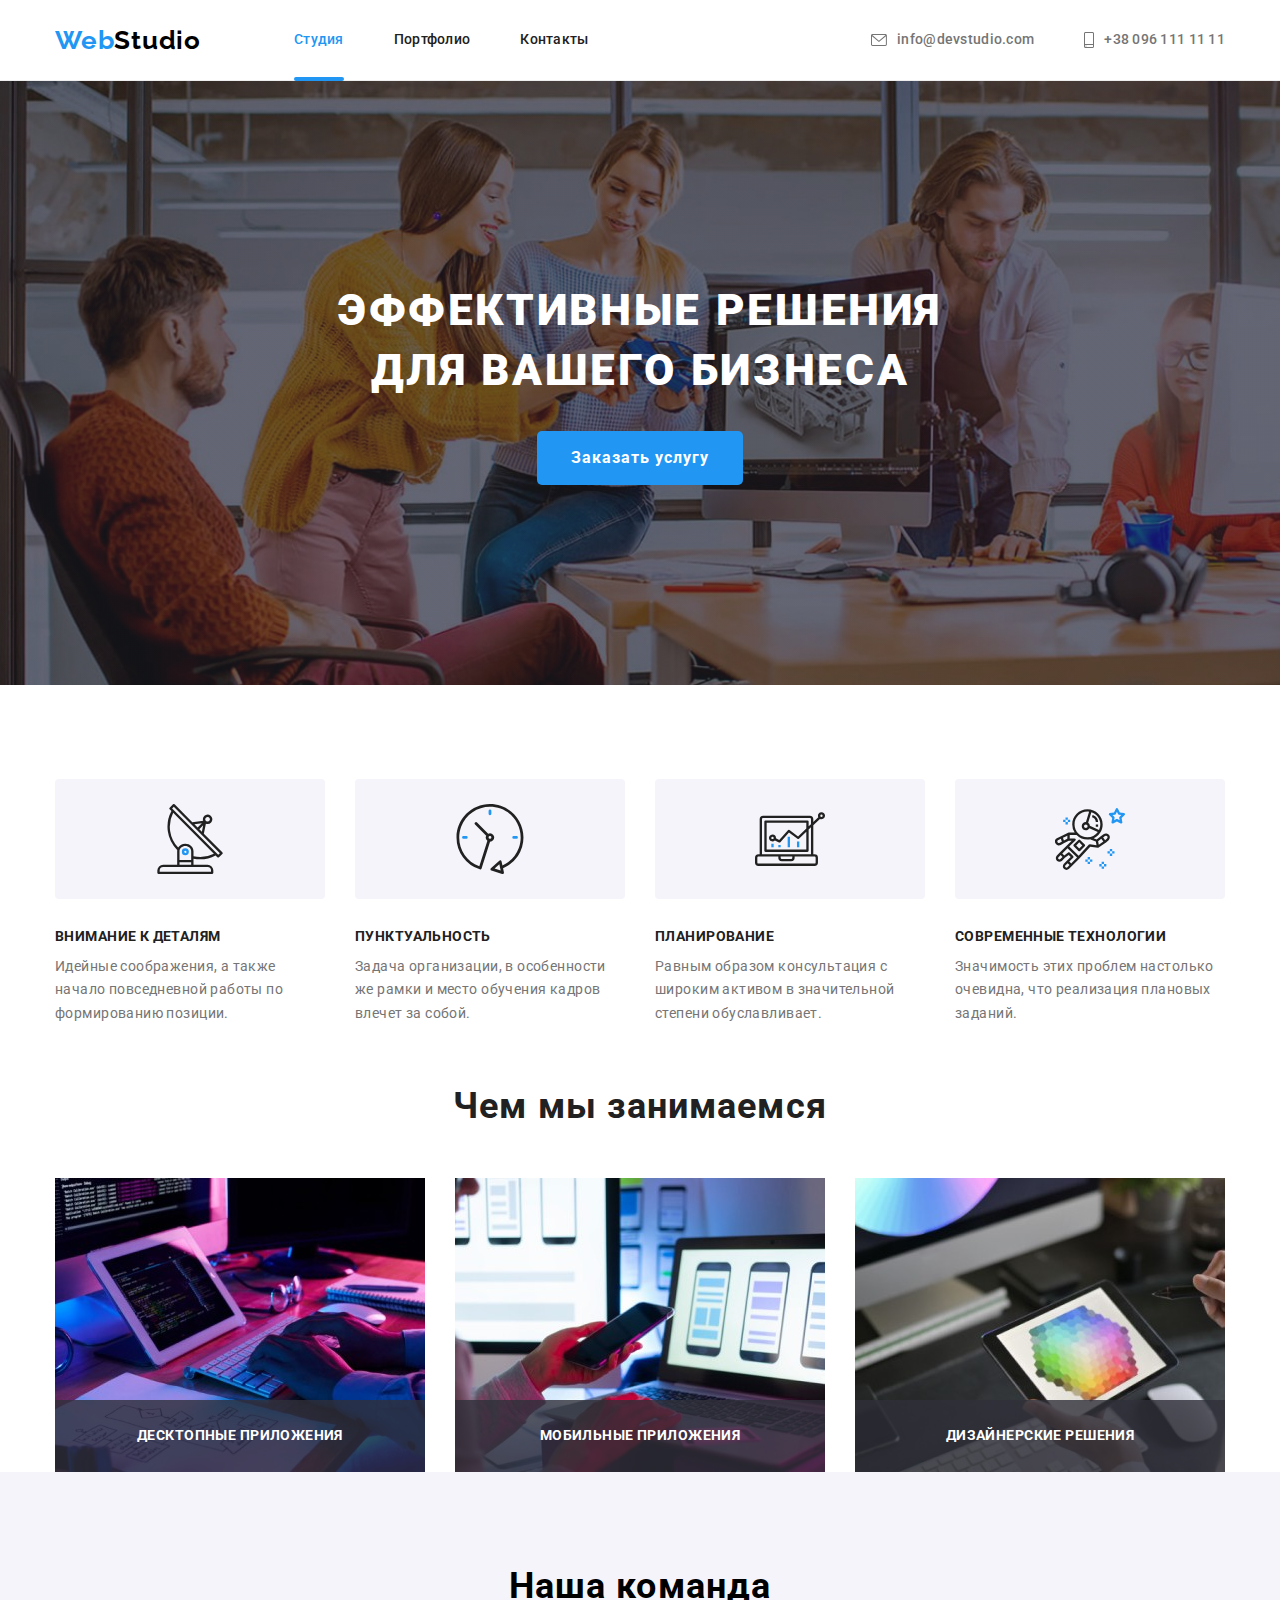
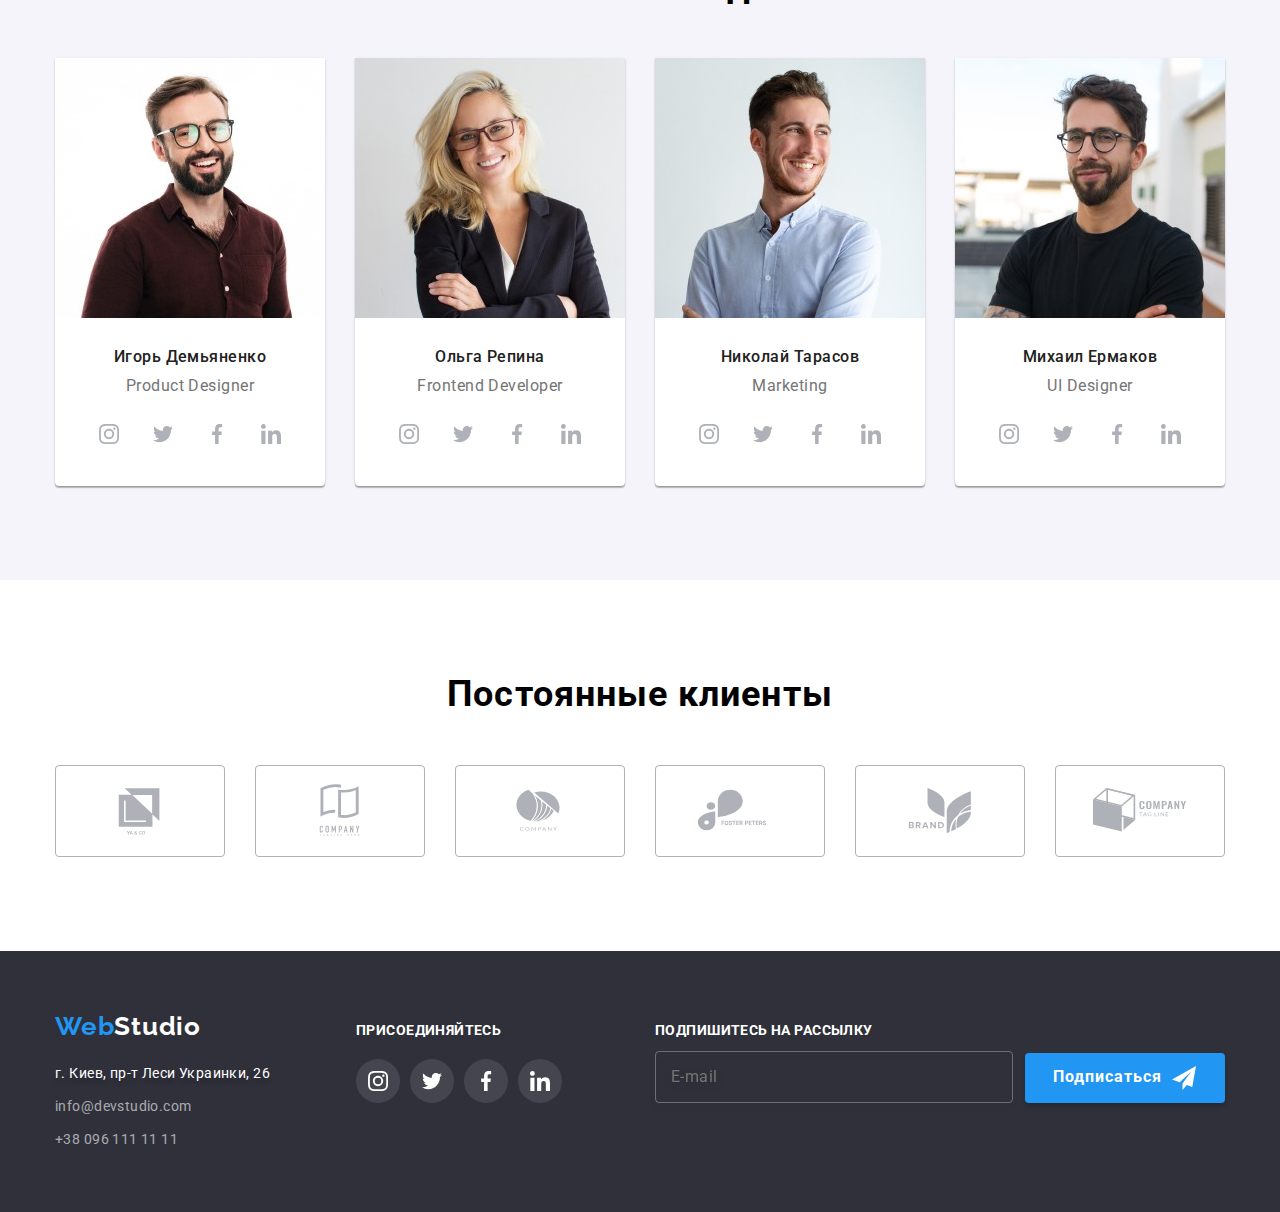
==== commit 6e710fdd: "код" ====
--- a/index.html
+++ b/index.html
@@ -260,24 +260,26 @@
             <li class="team_item">
               <div class="team_card">
             <picture>
-                <source media="(max-width: 767px)"
+              <source media="(min-width: 1200px) "
+                srcset="./image/section_team/worker1@1x_D.jpg 1x, 
+                ./image/section_team/worker1@2x_D.jpg 2x">
+
+                <source media="(min-width: 768px) "
+                srcset="./image/section_team/worker1@1x_T.jpg 1x, 
+                ./image/section_team/worker1@2x_T.jpg 2x">
+
+                  <source media="(max-width: 767px)"
                 srcset="./image/section_team/worker1@1x_M.jpg 1x, 
                 ./image/section_team/worker1@2x_M.jpg 2x"
                 >
-                <source media="(min-width: 768px) "
-                srcset="./image/section_team/worker1@1x_T.jpg 1x, 
-                ./image/section_team/worker1@2x_T.jpg 2x">
-
-                <source media="(min-width: 1200px) "
-                srcset="./image/section_team/worker1@1x_D.jpg 1x, 
-                ./image/section_team/worker1@2x_D.jpg 2x">
-      
-            </picture>
+                                 
                 <img       
                   src="./image/section_team/worker1@1x_M.jpg"
                   alt="Работник 1"
                   width="450"
                 />
+            </picture>
+               
 
                 <div class="team_name_wrap">
                   <h3 class="team_name">Игорь Демьяненко</h3>
@@ -322,25 +324,27 @@
             <li class="team_item">
               <div class="team_card">
                 <picture>
+                  <source media="(min-width: 1200px) "
+                srcset="./image/section_team/worker2@1x_D.jpg 1x, 
+                ./image/section_team/worker2@2x_D.jpg 2x">
+
+                <source media="(min-width: 768px) "
+                srcset="./image/section_team/worker2@1x_T.jpg 1x, 
+                ./image/section_team/worker2@2x_T.jpg 2x">
+                          
                 <source media="(max-width: 767px)"
                 srcset="./image/section_team/worker2@1x_M.jpg 1x, 
                 ./image/section_team/worker2@2x_M.jpg 2x"
                 >
-                <source media="(min-width: 768px) "
-                srcset="./image/section_team/worker2@1x_T.jpg 1x, 
-                ./image/section_team/worker2@2x_T.jpg 2x">
-
-                <source media="(min-width: 1200px) "
-                srcset="./image/section_team/worker2@1x_D.jpg 1x, 
-                ./image/section_team/worker2@2x_D.jpg 2x">
-      
-            </picture>          
-              
-                <img
+
+                 <img
                   src="./image/section_team/worker2@1x_M.jpg"
                   alt="Работник 2"
                   width="450"
                 />
+
+            </picture>          
+                             
                 <div class="team_name_wrap">
                   <h3 class="team_name">Ольга Репина</h3>
                   <p class="team_position">Frontend Developer</p>
@@ -384,24 +388,26 @@
             <li class="team_item">
               <div class="team_card">
                 <picture>
+                 <source media="(min-width: 1200px) "
+                srcset="./image/section_team/worker3@1x_D.jpg 1x, 
+                ./image/section_team/worker3@2x_D.jpg 2x">
+
+                <source media="(min-width: 768px) "
+                srcset="./image/section_team/worker3@1x_T.jpg 1x, 
+                ./image/section_team/worker3@2x_T.jpg 2x">
+                   
                 <source media="(max-width: 767px)"
                 srcset="./image/section_team/worker3@1x_M.jpg 1x, 
                 ./image/section_team/worker3@2x_M.jpg 2x"
                 >
-                <source media="(min-width: 768px) "
-                srcset="./image/section_team/worker3@1x_T.jpg 1x, 
-                ./image/section_team/worker3@2x_T.jpg 2x">
-
-                <source media="(min-width: 1200px) "
-                srcset="./image/section_team/worker3@1x_D.jpg 1x, 
-                ./image/section_team/worker3@2x_D.jpg 2x">
-      
-            </picture>  
+                
                 <img
                   src="./image/section_team/worker3@1x_M.jpg"
                   alt="Работник 3"
                   width="450"
                 />
+            </picture>  
+                
                 <div class="team_name_wrap">
                   <h3 class="team_name">Николай Тарасов</h3>
                   <p class="team_position">Marketing</p>
@@ -445,24 +451,25 @@
             <li class="team_item">
               <div class="team_card">
                 <picture>
+                 <source media="(min-width: 1200px) "
+                srcset="./image/section_team/worker4@1x_D.jpg 1x, 
+                ./image/section_team/worker4@2x_D.jpg 2x">
+      
+                <source media="(min-width: 768px) "
+                srcset="./image/section_team/worker4@1x_T.jpg 1x, 
+                ./image/section_team/worker4@2x_T.jpg 2x">
+               
                 <source media="(max-width: 767px)"
                 srcset="./image/section_team/worker4@1x_M.jpg 1x, 
                 ./image/section_team/worker4@2x_M.jpg 2x"
                 >
-                <source media="(min-width: 768px) "
-                srcset="./image/section_team/worker4@1x_T.jpg 1x, 
-                ./image/section_team/worker4@2x_T.jpg 2x">
-
-                <source media="(min-width: 1200px) "
-                srcset="./image/section_team/worker4@1x_D.jpg 1x, 
-                ./image/section_team/worker4@2x_D.jpg 2x">
-      
-            </picture>  
                 <img
                   src="./image/section_team/worker4@1x_M.jpg"
                   alt="Работник 4"
                   width="450"
                 />
+            </picture>  
+               
                 <div class="team_name_wrap">
                   <h3 class="team_name">Михаил Ермаков</h3>
                   <p class="team_position">UI Designer</p>
--- a/css/main.min.css
+++ b/css/main.min.css
@@ -1 +1 @@
-body{font-family:"Roboto",sans-serif}.no-scroll{overflow:hidden}ul{list-style:none}a{text-decoration:none;color:#212121}img{display:block;width:100%;height:auto}.container{padding-right:15px;padding-left:15px;margin-right:auto;margin-left:auto}@media screen and (min-width: 320px){.container{min-width:320px}}@media screen and (min-width: 768px){.container{min-width:768px}}@media screen and (min-width: 1200px){.container{min-width:1200px}}.visually-hidden{position:absolute;width:1px;height:1px;margin:-1px;border:0;padding:0;white-space:nowrap;-webkit-clip-path:inset(100%);clip-path:inset(100%);clip:rect(0 0 0 0);overflow:hidden}.backdrop{position:fixed;top:0;left:0;width:100%;height:100%;background-color:rgba(0,0,0,.2);-webkit-transition:opacity 250ms cubic-bezier(0.4, 0, 0.2, 1),visibility 250ms cubic-bezier(0.4, 0, 0.2, 1);transition:opacity 250ms cubic-bezier(0.4, 0, 0.2, 1),visibility 250ms cubic-bezier(0.4, 0, 0.2, 1)}.backdrop.is-hidden{opacity:0;visibility:hidden;pointer-events:none}.modal{position:absolute;top:13%;left:3%;-webkit-transform:scale(1) rotate(0);transform:scale(1) rotate(0);width:450px;background-color:#fff;-webkit-box-shadow:0px 1px 3px rgba(0,0,0,.12),0px 1px 1px rgba(0,0,0,.14),0px 2px 1px rgba(0,0,0,.2);box-shadow:0px 1px 3px rgba(0,0,0,.12),0px 1px 1px rgba(0,0,0,.14),0px 2px 1px rgba(0,0,0,.2);border-radius:4px;-webkit-transition:1000ms;transition:1000ms;padding:40px}@media screen and (min-width: 768px){.modal{top:50%;left:50%;-webkit-transform:translate(-50%, -50%);transform:translate(-50%, -50%)}}@media screen and (min-width: 1200px){.modal{width:528px;top:50%;left:50%;-webkit-transform:translate(-50%, -50%);transform:translate(-50%, -50%)}}.backdrop.is-hidden>.modal{-webkit-transform:translate(-50%, -50%) scale(0.2) rotate(45deg);transform:translate(-50%, -50%) scale(0.2) rotate(45deg)}.backdrop.is-hidden>.modal{-webkit-transform:scale(0.2) rotate(45deg);transform:scale(0.2) rotate(45deg)}.modal-close-btn{position:absolute;padding:6px;top:8px;right:8px;background-color:#fff;border:1px solid rgba(0,0,0,.1);border-radius:50%;display:-webkit-box;display:-ms-flexbox;display:flex;-webkit-box-pack:center;-ms-flex-pack:center;justify-content:center;-webkit-box-align:center;-ms-flex-align:center;align-items:center;cursor:pointer;width:33px;height:33px;-webkit-transition:fill 250ms cubic-bezier(0.4, 0, 0.2, 1);transition:fill 250ms cubic-bezier(0.4, 0, 0.2, 1)}.modal-close-btn:hover .modal-close-btn{fill:#2196f3}.modal-close-svg{position:absolute}.register-form{margin-top:12px}.modal-title{font-weight:700;font-size:20px;line-height:1.15;text-align:center;letter-spacing:.03em;color:var(--main-text-color)}.modal-form{display:-webkit-box;display:-ms-flexbox;display:flex;-webkit-box-orient:vertical;-webkit-box-direction:normal;-ms-flex-direction:column;flex-direction:column;gap:10px}.modal-label{display:block}.modal-span{font-weight:400;font-size:12px;line-height:1.16;letter-spacing:.01em;color:#757575;display:block;text-align:left;margin-bottom:4px}.modal-svg-holder{position:relative;-webkit-transition:fill 250ms cubic-bezier(0.4, 0, 0.2, 1);transition:fill 250ms cubic-bezier(0.4, 0, 0.2, 1)}.modal-svg-holder:focus-within{fill:#2196f3}.modal-input{border:1px solid rgba(33,33,33,.2);border-radius:4px;height:40px;width:100%;padding-left:43px;margin-bottom:10px;outline:none;font-size:12px;color:var(--secondary-text-color);-webkit-transition:border 250ms cubic-bezier(0.4, 0, 0.2, 1);transition:border 250ms cubic-bezier(0.4, 0, 0.2, 1)}.modal-input:focus-within{border-color:#2196f3}.modal-svg{position:absolute;bottom:45%;left:3%}.modal-textarea{display:block;width:100%;height:120px;resize:none;border-radius:4px;border:1px solid rgba(33,33,33,.2);padding:10px;font-weight:400;font-size:12px;line-height:1.16;letter-spacing:.01em;outline:none;color:var(--secondary-text-color)}.modal-textarea:-moz-placeholder-shown{color:rgba(117,117,117,.5)}.modal-textarea:-ms-input-placeholder{color:rgba(117,117,117,.5)}.modal-textarea:placeholder-shown{color:rgba(117,117,117,.5)}.modal-textarea:focus-within{border-color:#2196f3}.text-span{font-weight:400;font-size:12px;line-height:1.16;letter-spacing:.03em;color:var(--secondary-text-color);-webkit-user-select:none;-moz-user-select:none;-ms-user-select:none;user-select:none}@media screen and (min-width: 1200px){.text-span{font-size:14px;line-height:1.71}}.agreement{display:-webkit-box;display:-ms-flexbox;display:flex;-webkit-box-pack:center;-ms-flex-pack:center;justify-content:center;-webkit-box-align:center;-ms-flex-align:center;align-items:center;gap:7px;margin-top:15px}@media screen and (min-width: 1200px){.agreement{gap:8px}}.check{opacity:0;-webkit-transition:opacity 250ms cubic-bezier(0.4, 0, 0.2, 1);transition:opacity 250ms cubic-bezier(0.4, 0, 0.2, 1)}.modal-checkbox:checked+.register-svg .check{opacity:1}.modal-checkbox:checked+.register-svg .uncheck{opacity:0}.agreement-link{font-weight:400;font-size:12px;line-height:1.16;letter-spacing:.03em;-webkit-text-decoration-line:underline;text-decoration-line:underline;color:#2196f3;text-underline-position:under}@media screen and (min-width: 1200px){.agreement-link{font-size:14px;line-height:1.71}}.modal-btn{background:#2196f3;-webkit-box-shadow:0px 4px 4px rgba(0,0,0,.15);box-shadow:0px 4px 4px rgba(0,0,0,.15);border-radius:4px;border-color:rgba(0,0,0,0);font-weight:700;font-size:16px;line-height:1.87;letter-spacing:.06em;color:#fff;width:200px;padding:10px 52px;cursor:pointer;display:block;margin:0 auto;margin-top:30px}.mobile_menu{position:fixed;top:0;left:0;z-index:100;background-color:#fff;width:100%;height:100%;padding-top:20px;padding-left:40px;-webkit-transform:translateX(100%);transform:translateX(100%);-webkit-transition:-webkit-transform 250ms cubic-bezier(0.4, 0, 0.2, 1);transition:-webkit-transform 250ms cubic-bezier(0.4, 0, 0.2, 1);transition:transform 250ms cubic-bezier(0.4, 0, 0.2, 1);transition:transform 250ms cubic-bezier(0.4, 0, 0.2, 1), -webkit-transform 250ms cubic-bezier(0.4, 0, 0.2, 1)}.mobile_menu.is-open{-webkit-transform:translateX(0);transform:translateX(0)}@media screen and (min-width: 768px){.mobile_menu{display:none}}.mobile_menu__button--close{background-color:rgba(0,0,0,0);border:none;margin-left:370px;margin-right:15px;display:inline-block;padding:0}.mobile_menu__button--close:hover .mobile_menu__icon--close,.mobile_menu__button--close:focus .mobile_menu__icon--close{fill:#2196f3}.mobile-nav{padding:0;margin:0}.mobile-nav__item{margin-bottom:32px}.mobile-nav__item:last-child{margin-bottom:302px}.mobile-nav__link{font-weight:500;font-size:40px;line-height:1.17;text-align:center;letter-spacing:.02em;color:#212121}.mobile-nav__link:last-child{margin-bottom:0}.mobile-nav__link--curent{color:#2196f3}.mobile-nav__link:hover,.mobile-nav__link:focus{color:#2196f3}.mobile_contacts{padding:0;margin:0}.mobile_contacts__item{font-weight:500;font-size:40px;line-height:1.17;letter-spacing:.02em}.mobile_contacts__item:first-child{font-weight:500;font-size:34px;line-height:1.17;letter-spacing:.02em;color:#2196f3;margin-bottom:32px}.mobile_contacts__item:last-child{font-weight:500;font-size:24px;line-height:1.16;letter-spacing:.02em;color:#757575;margin-bottom:64px}.mobile_contacts__link{color:currentColor}.mobile_contacts__link:hover,.mobile_contacts__link:focus{color:#2196f3}.social_list{display:-webkit-box;display:-ms-flexbox;display:flex;gap:10px;padding:0;margin:0}.socisl_list__item{font-weight:500;font-size:18px;line-height:1.22;letter-spacing:.02em;color:#2196f3;padding-right:10px;border-right:1px solid rgba(33,33,33,.2)}.socisl_list__item:last-child{border-right:none}.socisl_list__link{color:currentColor}.header{border-bottom:1px solid #eee}.header-container{padding-top:16px;padding-right:10px;padding-bottom:16px}@media screen and (min-width: 768px){.header-container{display:-webkit-box;display:-ms-flexbox;display:flex;-webkit-box-align:center;-ms-flex-align:center;align-items:center;padding-top:0;padding-bottom:0;padding-right:15px}}.logo{font-family:"Raleway";font-style:normal;font-weight:700;font-size:24px;line-height:1.16;letter-spacing:.03em;text-decoration:none}@media screen and (min-width: 1200px){.logo{font-size:26px;line-height:1.19}}.logo--blue{color:#2196f3}.logo--white{color:#000}.mobile_menu__button--open{position:absolute;top:8px;right:10px;background-color:rgba(0,0,0,0);border:none;padding:0;display:-webkit-inline-box;display:-ms-inline-flexbox;display:inline-flex}.mobile_menu__button--open:hover .mobile_menu__icon--open,.mobile_menu__button--open:focus .mobile_menu__icon--open{fill:#2196f3}@media screen and (min-width: 768px){.mobile_menu__button--open{display:none}}@media screen and (min-width: 320px)and (max-width: 767px){.nav{display:none}}@media screen and (min-width: 320px)and (max-width: 767px)and (min-width: 768px){.nav{display:-webkit-box;display:-ms-flexbox;display:flex;-webkit-box-align:center;-ms-flex-align:center;align-items:center}}.main-nav{display:-webkit-box;display:-ms-flexbox;display:flex;margin-top:0;margin-bottom:0;padding-left:0}.main-nav__item{margin-left:50px}@media screen and (min-width: 768px){.main-nav__item:first-child{margin-left:88px}}@media screen and (min-width: 1200px){.main-nav__item:first-child{margin-left:93px}}.main-nav__link{position:relative;display:block;color:#212121;font-style:normal;font-weight:500;font-size:14px;line-height:1.14;letter-spacing:.02em;padding-top:32px;padding-bottom:32px;-webkit-transition-property:color;transition-property:color;-webkit-transition-duration:250ms;transition-duration:250ms;-webkit-transition-timing-function:cubic-bezier(0.4, 0, 0.2, 1);transition-timing-function:cubic-bezier(0.4, 0, 0.2, 1)}.main-nav__link:hover,.main-nav__link:focus{color:#2196f3}.main-nav__link--curent{color:#2196f3}.main-nav__link--curent::after{position:absolute;bottom:-1px;content:"";width:100%;height:4px;background:#2196f3;border-radius:2px;display:block}@media screen and (min-width: 320px)and (max-width: 767px){.secondsry-nav{display:none}}@media screen and (min-width: 768px){.secondsry-nav{display:-webkit-box;display:-ms-flexbox;display:flex;margin-left:auto}}.secondsry-nav__list{padding:0;margin:0}@media screen and (min-width: 768px){.secondsry-nav__list{display:-webkit-box;display:-ms-flexbox;display:flex;-webkit-box-align:start;-ms-flex-align:start;align-items:flex-start;-webkit-box-orient:vertical;-webkit-box-direction:normal;-ms-flex-direction:column;flex-direction:column;gap:10px}}@media screen and (min-width: 1200px){.secondsry-nav__list{display:-webkit-box;display:-ms-flexbox;display:flex;gap:50px;-webkit-box-orient:horizontal;-webkit-box-direction:normal;-ms-flex-direction:row;flex-direction:row;padding-left:0;margin-top:0;margin-bottom:0}}@media screen and (min-width: 1200px){.secondsry-nav__item{display:-webkit-box;display:-ms-flexbox;display:flex;-webkit-box-pack:center;-ms-flex-pack:center;justify-content:center;-webkit-box-align:center;-ms-flex-align:center;align-items:center}}.secondary-nav__link{color:#757575;text-decoration:none;-webkit-transition-property:color;transition-property:color;-webkit-transition-duration:250ms;transition-duration:250ms;-webkit-transition-timing-function:cubic-bezier(0.4, 0, 0.2, 1);transition-timing-function:cubic-bezier(0.4, 0, 0.2, 1)}.secondary-nav__link:hover,.secondary-nav__link:focus{color:#2196f3}.secondary-nav__link:hover,.secondary-nav__link:focus .secondary-nav__icon{fill:currentColor}@media screen and (min-width: 768px){.secondary-nav__link{font-weight:500;font-size:12px;line-height:1.16;letter-spacing:.02em}}@media screen and (min-width: 1200px){.secondary-nav__link{padding-top:32px;padding-bottom:32px;font-weight:500;font-size:14px;line-height:1.14;letter-spacing:.02em;display:-webkit-box;display:-ms-flexbox;display:flex;-webkit-box-pack:center;-ms-flex-pack:center;justify-content:center;-webkit-box-align:center;-ms-flex-align:center;align-items:center}}.secondary-nav__icon{fill:currentColor;margin-right:10px;display:inline-block}.hero{display:block;background-color:rgba(47,48,58,.4);background-repeat:no-repeat;background-size:cover;text-align:center;margin-right:auto;margin-left:auto;padding-top:118px;padding-right:0;padding-bottom:118px;padding-left:0;background-image:-webkit-gradient(linear, left top, right top, from(rgba(47, 48, 58, 0.4)), to(rgba(47, 48, 58, 0.4))),url(../image/background/Img@1x_M.jpg);background-image:linear-gradient(to right, rgba(47, 48, 58, 0.4), rgba(47, 48, 58, 0.4)),url(../image/background/Img@1x_M.jpg)}@media(min-device-pixel-ratio: 2),(-webkit-min-device-pixel-ratio: 2),(min-resolution: 192dpi),(min-resolution: 2dppx){.hero{background-image:-webkit-gradient(linear, left top, right top, from(rgba(47, 48, 58, 0.4)), to(rgba(47, 48, 58, 0.4))),url(../image/background/Img@2x_M.jpg);background-image:linear-gradient(to right, rgba(47, 48, 58, 0.4), rgba(47, 48, 58, 0.4)),url(../image/background/Img@2x_M.jpg)}}@media screen and (min-width: 768px){.hero{background-image:-webkit-gradient(linear, left top, right top, from(rgba(47, 48, 58, 0.4)), to(rgba(47, 48, 58, 0.4))),url(../image/background/Img@1x_T.jpg);background-image:linear-gradient(to right, rgba(47, 48, 58, 0.4), rgba(47, 48, 58, 0.4)),url(../image/background/Img@1x_T.jpg)}}@media screen and (min-width: 768px)and (min-device-pixel-ratio: 2),screen and (min-width: 768px)and (-webkit-min-device-pixel-ratio: 2),screen and (min-width: 768px)and (min-resolution: 192dpi),screen and (min-width: 768px)and (min-resolution: 2dppx){.hero{background-image:-webkit-gradient(linear, left top, right top, from(rgba(47, 48, 58, 0.4)), to(rgba(47, 48, 58, 0.4))),url(../image/background/Img@2x_T.jpg);background-image:linear-gradient(to right, rgba(47, 48, 58, 0.4), rgba(47, 48, 58, 0.4)),url(../image/background/Img@2x_T.jpg)}}@media screen and (min-width: 1200px){.hero{padding-top:200px;padding-right:0;padding-bottom:200px;padding-left:0;background-image:-webkit-gradient(linear, left top, right top, from(rgba(47, 48, 58, 0.4)), to(rgba(47, 48, 58, 0.4))),url(../image/background/Img@1x_D.jpg);background-image:linear-gradient(to right, rgba(47, 48, 58, 0.4), rgba(47, 48, 58, 0.4)),url(../image/background/Img@1x_D.jpg)}}@media screen and (min-width: 1200px)and (min-device-pixel-ratio: 2),screen and (min-width: 1200px)and (-webkit-min-device-pixel-ratio: 2),screen and (min-width: 1200px)and (min-resolution: 192dpi),screen and (min-width: 1200px)and (min-resolution: 2dppx){.hero{background-image:-webkit-gradient(linear, left top, right top, from(rgba(47, 48, 58, 0.4)), to(rgba(47, 48, 58, 0.4))),url(../image/background/Img@2x_D.jpg);background-image:linear-gradient(to right, rgba(47, 48, 58, 0.4), rgba(47, 48, 58, 0.4)),url(../image/background/Img@2x_D.jpg)}}.hero__title{color:#fff;font-weight:900;line-height:1.62;text-align:center;letter-spacing:.06em;text-transform:uppercase;margin-top:0;margin-bottom:30px}@media screen and (min-width: 1200px){.hero__title{font-size:44px;line-height:1.36}}.hero__button{font-family:inherit;font-style:normal;font-weight:700;font-size:16px;line-height:1.87;display:inline-block;text-align:center;letter-spacing:.06em;color:#fff;background-color:#2196f3;cursor:pointer;border-radius:5px;border-color:rgba(0,0,0,0);min-width:200px;padding:10px 32px}.benefits{padding-top:60px}@media screen and (min-width: 1200px){.benefits{padding-top:94px}}.benefits_list{padding:0;margin:0}@media screen and (min-width: 768px){.benefits_list{display:-webkit-box;display:-ms-flexbox;display:flex;gap:30px;-ms-flex-wrap:wrap;flex-wrap:wrap}}@media screen and (min-width: 1200px){.benefits_list{display:-webkit-box;display:-ms-flexbox;display:flex;-ms-flex-wrap:nowrap;flex-wrap:nowrap;-webkit-box-pack:justify;-ms-flex-pack:justify;justify-content:space-between;padding-left:0;margin-top:0;margin-bottom:0}}.benefits_item{-ms-flex-preferred-size:450px;flex-basis:450px;margin-bottom:30px}.benefits_item:last-child{margin-bottom:60px}@media screen and (min-width: 768px){.benefits_item{-ms-flex-preferred-size:354px;flex-basis:354px;margin-bottom:0}}@media screen and (min-width: 1200px){.benefits_item{-ms-flex-preferred-size:270px;flex-basis:270px}}.benefits_icon{width:450px;height:120px;background-color:#f5f4fa;border-radius:4px;display:-webkit-box;display:-ms-flexbox;display:flex;-webkit-box-pack:center;-ms-flex-pack:center;justify-content:center;-webkit-box-align:center;-ms-flex-align:center;align-items:center;margin-bottom:30px}@media screen and (min-width: 768px){.benefits_icon{width:354px;margin-bottom:0}}@media screen and (min-width: 1200px){.benefits_icon{width:270px}}.benefits_title{color:#212121;font-style:normal;font-weight:700;font-size:14px;line-height:1.14;letter-spacing:.03em;text-transform:uppercase;margin-top:0;margin-bottom:10px;text-align:center}@media screen and (min-width: 768px){.benefits_title{text-align:start}}.benefits_text{color:#757575;font-style:normal;font-weight:400;font-size:14px;line-height:1.71;letter-spacing:.03em;margin-top:0;margin-bottom:0}.specialization{display:none;padding-top:94px;padding-bottom:94px}@media screen and (min-width: 1200px){.specialization{display:contents}}.specialization_title{color:#212121;font-style:normal;font-weight:700;font-size:36px;line-height:1.16;text-align:center;letter-spacing:.03em;margin-top:0;margin-bottom:50px}.specialization_list{display:-webkit-box;display:-ms-flexbox;display:flex;-webkit-box-pack:justify;-ms-flex-pack:justify;justify-content:space-between;padding-left:0;gap:30px;margin-top:0;margin-bottom:0}.specialization_uppertitle_wrap{position:relative}.specialization_uppertitle{position:absolute;bottom:0;width:100%;margin:0;font-weight:700;font-size:14px;line-height:1.14;text-align:center;letter-spacing:.03em;text-transform:uppercase;color:#fff;background-color:rgba(47,48,58,.8);padding-top:28px;padding-bottom:28px}.team{background-color:#f5f4fa;padding-top:60px;padding-bottom:60px}@media screen and (min-width: 1200px){.team{padding-top:94px;padding-bottom:94px}}.team_title{color:var(--main-text-color);font-weight:700;font-size:28px;line-height:1.16;text-align:center;letter-spacing:.03em;margin-top:0;margin-bottom:30px}@media screen and (min-width: 1200px){.team_title{font-size:36px;margin-bottom:50px}}.team_list{padding:0;margin:0}@media screen and (min-width: 768px){.team_list{display:-webkit-box;display:-ms-flexbox;display:flex;-ms-flex-wrap:wrap;flex-wrap:wrap;gap:30px;-ms-flex-pack:distribute;justify-content:space-around}}@media screen and (min-width: 1200px){.team_list{display:-webkit-box;display:-ms-flexbox;display:flex;-ms-flex-wrap:nowrap;flex-wrap:nowrap}}.team_item{margin-bottom:30px}.team_item:last-child{margin-bottom:0}@media screen and (min-width: 768px){.team_item{-ms-flex-preferred-size:calc((100% - 30px)/2);flex-basis:calc((100% - 30px)/2);margin-bottom:0}}.team_card{background:#fff;-webkit-box-shadow:0px 1px 3px rgba(0,0,0,.12),0px 1px 1px rgba(0,0,0,.14),0px 2px 1px rgba(0,0,0,.2);box-shadow:0px 1px 3px rgba(0,0,0,.12),0px 1px 1px rgba(0,0,0,.14),0px 2px 1px rgba(0,0,0,.2);border-radius:0px 0px 4px 4px}.team_name_wrap{padding-top:30px;padding-bottom:30px;text-align:center}.team_name{color:#212121;font-style:normal;font-weight:500;font-size:16px;line-height:1.18;letter-spacing:.03em;margin-top:0;margin-bottom:10px}.team_position{color:#757575;font-style:normal;font-weight:400;font-size:16px;line-height:1.18;letter-spacing:.03em;margin-top:0;margin-bottom:16px}.social-list{display:-webkit-box;display:-ms-flexbox;display:flex;gap:10px;-webkit-box-pack:center;-ms-flex-pack:center;justify-content:center;padding-left:0;margin-top:0;margin-bottom:0}.social_link{width:44px;height:44px;color:#afb1b8;border-radius:50%;display:-webkit-box;display:-ms-flexbox;display:flex;-webkit-box-pack:center;-ms-flex-pack:center;justify-content:center;-webkit-box-align:center;-ms-flex-align:center;align-items:center;-webkit-transition:color 250ms cubic-bezier(0.4, 0, 0.2, 1),background 250ms cubic-bezier(0.4, 0, 0.2, 1);transition:color 250ms cubic-bezier(0.4, 0, 0.2, 1),background 250ms cubic-bezier(0.4, 0, 0.2, 1)}.social_link:hover,.social_link:focus,.social_link:active{background-color:#2196f3;color:#fff}.social_icon{fill:currentColor}.social_icon:hover,.social_icon:focus,.social_icon:active .social_icon{fill:currentColor}.clients{padding-top:60px;padding-bottom:60px}@media screen and (min-width: 1200px){.clients{padding-top:94px;padding-bottom:94px}}.clients-title{color:var(--main-text-color);font-weight:700;font-size:28px;line-height:1.16;text-align:center;letter-spacing:.03em;margin-top:0;margin-bottom:30px}@media screen and (min-width: 1200px){.clients-title{font-size:36px;margin-bottom:50px}}.clients-list{margin:0;padding:0;display:-webkit-box;display:-ms-flexbox;display:flex;-ms-flex-wrap:wrap;flex-wrap:wrap;gap:30px}@media screen and (min-width: 1200px){.clients-list{-ms-flex-wrap:nowrap;flex-wrap:nowrap}}.clients-list-item{-ms-flex-preferred-size:calc((100% - 30px)/2);flex-basis:calc((100% - 30px)/2);display:-webkit-box;display:-ms-flexbox;display:flex;-webkit-box-pack:center;-ms-flex-pack:center;justify-content:center;text-align:center}@media screen and (min-width: 768px){.clients-list-item{-ms-flex-preferred-size:calc((100% - 60px)/3);flex-basis:calc((100% - 60px)/3)}}.clients-link{display:-webkit-box;display:-ms-flexbox;display:flex;-webkit-box-pack:center;-ms-flex-pack:center;justify-content:center;-webkit-box-align:center;-ms-flex-align:center;align-items:center;border-radius:4px;width:210px;height:92px;border:1px solid #afb1b8;color:#afb1b8;-webkit-transition:color 250ms cubic-bezier(0.4, 0, 0.2, 1),border 250ms cubic-bezier(0.4, 0, 0.2, 1);transition:color 250ms cubic-bezier(0.4, 0, 0.2, 1),border 250ms cubic-bezier(0.4, 0, 0.2, 1)}.clients-link:active{color:#2196f3}.clients-link:hover,.clients-link:focus,.clients-link:active{border:1px solid #2196f3;color:#2196f3}@media screen and (min-width: 768px){.clients-link{width:100%}}@media screen and (min-width: 1200px){.clients-link{width:170px}}.clients-logo{fill:currentColor}.clients-logo .clients-link:hover,.clients-logo .clients-link:focus,.clients-link:active .clients-logo{fill:currentColor}.portfolio{padding-top:60px;padding-bottom:60px}@media screen and (min-width: 1200px){.portfolio{padding-top:94px;padding-bottom:94px}}.btn-list{display:-webkit-box;display:-ms-flexbox;display:flex;-ms-flex-wrap:wrap;flex-wrap:wrap;-webkit-box-align:start;-ms-flex-align:start;align-items:flex-start;padding:0;margin:0}@media screen and (min-width: 768px){.btn-list{display:-webkit-box;display:-ms-flexbox;display:flex;-webkit-box-pack:center;-ms-flex-pack:center;justify-content:center;margin-top:0;margin-bottom:50px;padding-left:0}}.portfolio-btn{color:#212121;background-color:#f5f4fa;font-style:normal;font-weight:500;font-size:16px;line-height:1.62;text-align:center;letter-spacing:.03em;border-radius:4px;border-color:rgba(0,0,0,0);padding:6px 22px;cursor:pointer;-webkit-transition:color 250ms cubic-bezier(0.4, 0, 0.2, 1),background 250ms cubic-bezier(0.4, 0, 0.2, 1);transition:color 250ms cubic-bezier(0.4, 0, 0.2, 1),background 250ms cubic-bezier(0.4, 0, 0.2, 1)}.portfolio-btn:hover,.portfolio-btn:focus{background-color:#2196f3;color:#fff}.btn-list-item{margin-left:8px;margin-bottom:15px}.btn-list-item:first-child{margin-left:0}.btn-list-item:nth-last-child(-n+2){margin-bottom:0}@media screen and (min-width: 768px){.btn-list-item{margin-bottom:0}}.portfolio-card-list{padding:0;margin-top:40px;margin-bottom:0}@media screen and (min-width: 768px){.portfolio-card-list{margin-top:30px;display:-webkit-box;display:-ms-flexbox;display:flex;-ms-flex-wrap:wrap;flex-wrap:wrap;gap:30px;padding:0;margin:0}}.portfolio-card{margin-bottom:30px}.portfolio-card:last-child{margin-bottom:0}.portfolio-card:hover{-webkit-box-shadow:0px 1px 1px rgba(0,0,0,.12),0px 4px 4px rgba(0,0,0,.06),1px 4px 6px rgba(0,0,0,.16);box-shadow:0px 1px 1px rgba(0,0,0,.12),0px 4px 4px rgba(0,0,0,.06),1px 4px 6px rgba(0,0,0,.16)}@media screen and (min-width: 768px){.portfolio-card{margin-bottom:0;-ms-flex-preferred-size:calc((100% - 30px)/2);flex-basis:calc((100% - 30px)/2)}}@media screen and (min-width: 1200px){.portfolio-card{-ms-flex-preferred-size:370px;flex-basis:370px}}.portfolio-hover-div{position:relative;overflow:hidden}.overlay{position:absolute;bottom:0;left:0;display:block;-webkit-transform:translateY(100%);transform:translateY(100%);background-color:rgba(33,150,243,.9);width:100%;height:100%;-webkit-transition:-webkit-transform 250ms cubic-bezier(0.4, 0, 0.2, 1);transition:-webkit-transform 250ms cubic-bezier(0.4, 0, 0.2, 1);transition:transform 250ms cubic-bezier(0.4, 0, 0.2, 1);transition:transform 250ms cubic-bezier(0.4, 0, 0.2, 1), -webkit-transform 250ms cubic-bezier(0.4, 0, 0.2, 1)}.portfolio-card:hover .overlay{cursor:pointer;-webkit-transform:translateY(0%);transform:translateY(0%)}.portfolio-hover-title{margin:0;padding-top:63px;padding-right:24px;padding-bottom:63px;padding-left:24px;font-weight:400;font-size:18px;line-height:1.55;letter-spacing:.03em;color:#fff}.portfolio-hover-title:hover{opacity:1}.portfolio-title-div{border:1px solid #eee;border-top:none;padding-top:20px;padding-right:24px;padding-bottom:20px;padding-left:24px}@media screen and (min-width: 768px)and (max-width: 1199px){.fc{padding-bottom:56px}}.portfolio-title{color:#212121;font-weight:700;font-size:18px;line-height:2;letter-spacing:.06em;margin-top:0;margin-bottom:4px}.portfolio-category{color:#757575;font-weight:400;font-size:16px;line-height:1.87;letter-spacing:.03em;margin-top:0;margin-bottom:0}.footer{background-color:#2f303a;padding-top:60px;padding-bottom:60px}.footer-container{display:-webkit-box;display:-ms-flexbox;display:flex;-webkit-box-orient:vertical;-webkit-box-direction:normal;-ms-flex-direction:column;flex-direction:column;margin-left:0;margin-bottom:60px}@media screen and (min-width: 768px){.footer-container{width:232px;margin-left:61px}}@media screen and (min-width: 1200px){.footer-container{margin-bottom:0;width:100%;margin-left:0}}.footer-block{text-align:center;display:-webkit-box;display:-ms-flexbox;display:flex;-webkit-box-orient:vertical;-webkit-box-direction:normal;-ms-flex-direction:column;flex-direction:column}@media screen and (min-width: 768px)and (max-width: 1199px){.footer-block{position:relative}}@media screen and (min-width: 1200px){.footer-block{-webkit-box-orient:horizontal;-webkit-box-direction:normal;-ms-flex-direction:row;flex-direction:row;-webkit-box-align:baseline;-ms-flex-align:baseline;align-items:baseline;gap:70px;text-align:initial}}.logo-first-word{color:#2196f3}.logo-white-word{color:#fff}.adress{color:#fff;text-shadow:0px 4px 4px rgba(0,0,0,.25);font-style:normal;font-weight:400;font-size:14px;line-height:1.71;letter-spacing:.03em;margin-top:20px;margin-bottom:9px;-webkit-transition:color 250ms cubic-bezier(0.4, 0, 0.2, 1);transition:color 250ms cubic-bezier(0.4, 0, 0.2, 1)}.adress:hover,.adress:focus{color:#2196f3}.footer-contact-link{color:rgba(255,255,255,.6);font-style:normal;font-weight:400;font-size:14px;line-height:1.71;letter-spacing:.03em;text-decoration:none;margin-bottom:9px;-webkit-transition:color 250ms cubic-bezier(0.4, 0, 0.2, 1);transition:color 250ms cubic-bezier(0.4, 0, 0.2, 1)}.footer-contact-link:hover,.footer-contact-link:focus{color:#2196f3}.footer-contact-link:last-child{margin-bottom:0}@media screen and (min-width: 768px)and (max-width: 1199px){.footer-wrap{position:absolute;right:13%;top:0}}.footer-title{font-weight:700;font-size:14px;line-height:1.14;letter-spacing:.03em;text-transform:uppercase;color:#fff;margin-top:0;margin-bottom:20px}.footer_social_list{display:-webkit-box;display:-ms-flexbox;display:flex;gap:10px;padding:0;-webkit-box-pack:center;-ms-flex-pack:center;justify-content:center;margin-bottom:60px;margin-top:0}@media screen and (min-width: 768px){.footer_social_list{margin-bottom:0}}@media screen and (min-width: 1200px){.footer_social_list{-webkit-box-pack:start;-ms-flex-pack:start;justify-content:flex-start;margin-bottom:0}}.footer-social-link{width:44px;height:44px;color:#afb1b8;background:rgba(255,255,255,.1);border-radius:50%;display:-webkit-box;display:-ms-flexbox;display:flex;-webkit-box-pack:center;-ms-flex-pack:center;justify-content:center;-webkit-box-align:center;-ms-flex-align:center;align-items:center;-webkit-transition:color 250ms cubic-bezier(0.4, 0, 0.2, 1),background 250ms cubic-bezier(0.4, 0, 0.2, 1);transition:color 250ms cubic-bezier(0.4, 0, 0.2, 1),background 250ms cubic-bezier(0.4, 0, 0.2, 1)}.footer-social-link:hover,.footer-social-link:focus{background-color:#2196f3;color:#fff}.social-link-svg{fill:#fff}.social-link-svg .footer-social-link:hover,.footer-social-link:focus .social-link-svg{fill:currentColor}@media screen and (min-width: 1200px){.subscribe-form{margin-left:23px}}.subscribe-form-title{font-weight:700;font-size:14px;line-height:1.14px;letter-spacing:.03em;text-transform:uppercase;color:#fff;margin:0;display:block;margin-bottom:20px}@media screen and (min-width: 1200px){.subscribe-form-div{display:-webkit-box;display:-ms-flexbox;display:flex;-webkit-box-align:baseline;-ms-flex-align:baseline;align-items:baseline;gap:12px}}.subscribe-form-input{border:1px solid rgba(255,255,255,.3);-webkit-filter:drop-shadow(0px 4px 4px rgba(0, 0, 0, 0.15));filter:drop-shadow(0px 4px 4px rgba(0, 0, 0, 0.15));border-radius:4px;background-color:rgba(0,0,0,0);color:rgba(255,255,255,.6);font-weight:400;font-size:16px;line-height:1.25;letter-spacing:.03em;padding:15px;width:450px;display:-webkit-inline-box;display:-ms-inline-flexbox;display:inline-flex;outline:none;margin-bottom:20px}@media screen and (min-width: 1200px){.subscribe-form-input{width:358px;margin-bottom:0}}.submit-form-btn{font-weight:700;font-size:16px;line-height:1.88;display:-webkit-box;display:-ms-flexbox;display:flex;-webkit-box-align:center;-ms-flex-align:center;align-items:center;text-align:center;letter-spacing:.06em;color:#fff;padding:10px 28px;background-color:#2196f3;-webkit-box-shadow:0px 4px 4px rgba(0,0,0,.15);box-shadow:0px 4px 4px rgba(0,0,0,.15);border-radius:4px;border:none;cursor:pointer;width:200px;height:50px;margin-right:auto;margin-left:auto}@media screen and (min-width: 1200px){.submit-form-btn{margin-right:0;margin-left:0}}.subscribe-form-svg{margin-left:10px}/*# sourceMappingURL=main.min.css.map */+body{font-family:"Roboto",sans-serif}.no-scroll{overflow:hidden}ul{list-style:none}a{text-decoration:none;color:#212121}img{display:block;width:100%;height:auto}.container{padding-right:15px;padding-left:15px;margin-right:auto;margin-left:auto}@media screen and (min-width: 480px){.container{max-width:480px}}@media screen and (min-width: 768px){.container{max-width:768px}}@media screen and (min-width: 1200px){.container{max-width:1200px}}.visually-hidden{position:absolute;width:1px;height:1px;margin:-1px;border:0;padding:0;white-space:nowrap;-webkit-clip-path:inset(100%);clip-path:inset(100%);clip:rect(0 0 0 0);overflow:hidden}.backdrop{position:fixed;top:0;left:0;width:100%;height:100%;background-color:rgba(0,0,0,.2);-webkit-transition:opacity 250ms cubic-bezier(0.4, 0, 0.2, 1),visibility 250ms cubic-bezier(0.4, 0, 0.2, 1);transition:opacity 250ms cubic-bezier(0.4, 0, 0.2, 1),visibility 250ms cubic-bezier(0.4, 0, 0.2, 1)}.backdrop.is-hidden{opacity:0;visibility:hidden;pointer-events:none}.modal{position:absolute;top:13%;left:3%;-webkit-transform:scale(1) rotate(0);transform:scale(1) rotate(0);width:100%;background-color:#fff;-webkit-box-shadow:0px 1px 3px rgba(0,0,0,.12),0px 1px 1px rgba(0,0,0,.14),0px 2px 1px rgba(0,0,0,.2);box-shadow:0px 1px 3px rgba(0,0,0,.12),0px 1px 1px rgba(0,0,0,.14),0px 2px 1px rgba(0,0,0,.2);border-radius:4px;-webkit-transition:1000ms;transition:1000ms;padding:40px;width:310px}@media screen and (min-width: 480px){.modal{width:450px}}@media screen and (min-width: 768px){.modal{top:50%;left:50%;-webkit-transform:translate(-50%, -50%);transform:translate(-50%, -50%)}}@media screen and (min-width: 1200px){.modal{width:528px;top:50%;left:50%;-webkit-transform:translate(-50%, -50%);transform:translate(-50%, -50%)}}.backdrop.is-hidden>.modal{-webkit-transform:translate(-50%, -50%) scale(0.2) rotate(45deg);transform:translate(-50%, -50%) scale(0.2) rotate(45deg)}.backdrop.is-hidden>.modal{-webkit-transform:scale(0.2) rotate(45deg);transform:scale(0.2) rotate(45deg)}.modal-close-btn{position:absolute;padding:6px;top:8px;right:8px;background-color:#fff;border:1px solid rgba(0,0,0,.1);border-radius:50%;display:-webkit-box;display:-ms-flexbox;display:flex;-webkit-box-pack:center;-ms-flex-pack:center;justify-content:center;-webkit-box-align:center;-ms-flex-align:center;align-items:center;cursor:pointer;width:33px;height:33px;-webkit-transition:fill 250ms cubic-bezier(0.4, 0, 0.2, 1);transition:fill 250ms cubic-bezier(0.4, 0, 0.2, 1)}.modal-close-btn:hover .modal-close-btn{fill:#2196f3}.modal-close-svg{position:absolute}.register-form{margin-top:12px}.modal-title{font-weight:700;font-size:20px;line-height:1.15;text-align:center;letter-spacing:.03em;color:var(--main-text-color)}.modal-form{display:-webkit-box;display:-ms-flexbox;display:flex;-webkit-box-orient:vertical;-webkit-box-direction:normal;-ms-flex-direction:column;flex-direction:column;gap:10px}.modal-label{display:block}.modal-span{font-weight:400;font-size:12px;line-height:1.16;letter-spacing:.01em;color:#757575;display:block;text-align:left;margin-bottom:4px}.modal-svg-holder{position:relative;-webkit-transition:fill 250ms cubic-bezier(0.4, 0, 0.2, 1);transition:fill 250ms cubic-bezier(0.4, 0, 0.2, 1)}.modal-svg-holder:focus-within{fill:#2196f3}.modal-input{border:1px solid rgba(33,33,33,.2);border-radius:4px;height:40px;width:100%;padding-left:43px;margin-bottom:10px;outline:none;font-size:12px;color:var(--secondary-text-color);-webkit-transition:border 250ms cubic-bezier(0.4, 0, 0.2, 1);transition:border 250ms cubic-bezier(0.4, 0, 0.2, 1)}.modal-input:focus-within{border-color:#2196f3}.modal-svg{position:absolute;bottom:45%;left:3%}.modal-textarea{display:block;width:100%;height:120px;resize:none;border-radius:4px;border:1px solid rgba(33,33,33,.2);padding:10px;font-weight:400;font-size:12px;line-height:1.16;letter-spacing:.01em;outline:none;color:var(--secondary-text-color)}.modal-textarea:-moz-placeholder-shown{color:rgba(117,117,117,.5)}.modal-textarea:-ms-input-placeholder{color:rgba(117,117,117,.5)}.modal-textarea:placeholder-shown{color:rgba(117,117,117,.5)}.modal-textarea:focus-within{border-color:#2196f3}.text-span{font-weight:400;font-size:12px;line-height:1.16;letter-spacing:.03em;color:var(--secondary-text-color);-webkit-user-select:none;-moz-user-select:none;-ms-user-select:none;user-select:none}@media screen and (min-width: 1200px){.text-span{font-size:14px;line-height:1.71}}.agreement{display:-webkit-box;display:-ms-flexbox;display:flex;-webkit-box-pack:center;-ms-flex-pack:center;justify-content:center;-webkit-box-align:center;-ms-flex-align:center;align-items:center;gap:7px;margin-top:15px}@media screen and (min-width: 1200px){.agreement{gap:8px}}.check{opacity:0;-webkit-transition:opacity 250ms cubic-bezier(0.4, 0, 0.2, 1);transition:opacity 250ms cubic-bezier(0.4, 0, 0.2, 1)}.modal-checkbox:checked+.register-svg .check{opacity:1}.modal-checkbox:checked+.register-svg .uncheck{opacity:0}.agreement-link{font-weight:400;font-size:12px;line-height:1.16;letter-spacing:.03em;-webkit-text-decoration-line:underline;text-decoration-line:underline;color:#2196f3;text-underline-position:under}@media screen and (min-width: 1200px){.agreement-link{font-size:14px;line-height:1.71}}.modal-btn{background:#2196f3;-webkit-box-shadow:0px 4px 4px rgba(0,0,0,.15);box-shadow:0px 4px 4px rgba(0,0,0,.15);border-radius:4px;border-color:rgba(0,0,0,0);font-weight:700;font-size:16px;line-height:1.87;letter-spacing:.06em;color:#fff;width:200px;padding:10px 52px;cursor:pointer;display:block;margin:0 auto;margin-top:30px}.mobile_menu{position:fixed;top:0;left:0;z-index:100;background-color:#fff;width:100%;height:100%;padding-top:20px;padding-left:40px;-webkit-transform:translateX(100%);transform:translateX(100%);-webkit-transition:-webkit-transform 250ms cubic-bezier(0.4, 0, 0.2, 1);transition:-webkit-transform 250ms cubic-bezier(0.4, 0, 0.2, 1);transition:transform 250ms cubic-bezier(0.4, 0, 0.2, 1);transition:transform 250ms cubic-bezier(0.4, 0, 0.2, 1), -webkit-transform 250ms cubic-bezier(0.4, 0, 0.2, 1)}.mobile_menu.is-open{-webkit-transform:translateX(0);transform:translateX(0)}@media screen and (min-width: 768px){.mobile_menu{display:none}}.mobile_menu__button--close{background-color:rgba(0,0,0,0);border:none;margin-left:370px;margin-right:15px;display:inline-block;padding:0}.mobile_menu__button--close:hover .mobile_menu__icon--close,.mobile_menu__button--close:focus .mobile_menu__icon--close{fill:#2196f3}.mobile-nav{padding:0;margin:0}.mobile-nav__item{margin-bottom:32px}.mobile-nav__item:last-child{margin-bottom:302px}.mobile-nav__link{font-weight:500;font-size:40px;line-height:1.17;text-align:center;letter-spacing:.02em;color:#212121}.mobile-nav__link:last-child{margin-bottom:0}.mobile-nav__link--curent{color:#2196f3}.mobile-nav__link:hover,.mobile-nav__link:focus{color:#2196f3}.mobile_contacts{padding:0;margin:0}.mobile_contacts__item{font-weight:500;font-size:40px;line-height:1.17;letter-spacing:.02em}.mobile_contacts__item:first-child{font-weight:500;font-size:34px;line-height:1.17;letter-spacing:.02em;color:#2196f3;margin-bottom:32px}.mobile_contacts__item:last-child{font-weight:500;font-size:24px;line-height:1.16;letter-spacing:.02em;color:#757575;margin-bottom:64px}.mobile_contacts__link{color:currentColor}.mobile_contacts__link:hover,.mobile_contacts__link:focus{color:#2196f3}.social_list{display:-webkit-box;display:-ms-flexbox;display:flex;gap:10px;padding:0;margin:0}.socisl_list__item{font-weight:500;font-size:18px;line-height:1.22;letter-spacing:.02em;color:#2196f3;padding-right:10px;border-right:1px solid rgba(33,33,33,.2)}.socisl_list__item:last-child{border-right:none}.socisl_list__link{color:currentColor}.header{border-bottom:1px solid #eee}.header-container{padding-top:16px;padding-right:10px;padding-bottom:16px}@media screen and (min-width: 768px){.header-container{display:-webkit-box;display:-ms-flexbox;display:flex;-webkit-box-align:center;-ms-flex-align:center;align-items:center;padding-top:0;padding-bottom:0;padding-right:15px}}.logo{font-family:"Raleway";font-style:normal;font-weight:700;font-size:24px;line-height:1.16;letter-spacing:.03em;text-decoration:none}@media screen and (min-width: 1200px){.logo{font-size:26px;line-height:1.19}}.logo--blue{color:#2196f3}.logo--white{color:#000}.mobile_menu__button--open{position:absolute;top:8px;right:10px;background-color:rgba(0,0,0,0);border:none;padding:0;display:-webkit-inline-box;display:-ms-inline-flexbox;display:inline-flex}.mobile_menu__button--open:hover .mobile_menu__icon--open,.mobile_menu__button--open:focus .mobile_menu__icon--open{fill:#2196f3}@media screen and (min-width: 768px){.mobile_menu__button--open{display:none}}@media screen and (min-width: 320px)and (max-width: 767px){.nav{display:none}}@media screen and (min-width: 320px)and (max-width: 767px)and (min-width: 768px){.nav{display:-webkit-box;display:-ms-flexbox;display:flex;-webkit-box-align:center;-ms-flex-align:center;align-items:center}}.main-nav{display:-webkit-box;display:-ms-flexbox;display:flex;margin-top:0;margin-bottom:0;padding-left:0}.main-nav__item{margin-left:50px}@media screen and (min-width: 768px){.main-nav__item:first-child{margin-left:88px}}@media screen and (min-width: 1200px){.main-nav__item:first-child{margin-left:93px}}.main-nav__link{position:relative;display:block;color:#212121;font-style:normal;font-weight:500;font-size:14px;line-height:1.14;letter-spacing:.02em;padding-top:32px;padding-bottom:32px;-webkit-transition-property:color;transition-property:color;-webkit-transition-duration:250ms;transition-duration:250ms;-webkit-transition-timing-function:cubic-bezier(0.4, 0, 0.2, 1);transition-timing-function:cubic-bezier(0.4, 0, 0.2, 1)}.main-nav__link:hover,.main-nav__link:focus{color:#2196f3}.main-nav__link--curent{color:#2196f3}.main-nav__link--curent::after{position:absolute;bottom:-1px;content:"";width:100%;height:4px;background:#2196f3;border-radius:2px;display:block}@media screen and (min-width: 320px)and (max-width: 767px){.secondsry-nav{display:none}}@media screen and (min-width: 768px){.secondsry-nav{display:-webkit-box;display:-ms-flexbox;display:flex;margin-left:auto}}.secondsry-nav__list{padding:0;margin:0}@media screen and (min-width: 768px){.secondsry-nav__list{display:-webkit-box;display:-ms-flexbox;display:flex;-webkit-box-align:start;-ms-flex-align:start;align-items:flex-start;-webkit-box-orient:vertical;-webkit-box-direction:normal;-ms-flex-direction:column;flex-direction:column;gap:10px}}@media screen and (min-width: 1200px){.secondsry-nav__list{display:-webkit-box;display:-ms-flexbox;display:flex;gap:50px;-webkit-box-orient:horizontal;-webkit-box-direction:normal;-ms-flex-direction:row;flex-direction:row;padding-left:0;margin-top:0;margin-bottom:0}}@media screen and (min-width: 1200px){.secondsry-nav__item{display:-webkit-box;display:-ms-flexbox;display:flex;-webkit-box-pack:center;-ms-flex-pack:center;justify-content:center;-webkit-box-align:center;-ms-flex-align:center;align-items:center}}.secondary-nav__link{color:#757575;text-decoration:none;-webkit-transition-property:color;transition-property:color;-webkit-transition-duration:250ms;transition-duration:250ms;-webkit-transition-timing-function:cubic-bezier(0.4, 0, 0.2, 1);transition-timing-function:cubic-bezier(0.4, 0, 0.2, 1)}.secondary-nav__link:hover,.secondary-nav__link:focus{color:#2196f3}.secondary-nav__link:hover,.secondary-nav__link:focus .secondary-nav__icon{fill:currentColor}@media screen and (min-width: 768px){.secondary-nav__link{font-weight:500;font-size:12px;line-height:1.16;letter-spacing:.02em}}@media screen and (min-width: 1200px){.secondary-nav__link{padding-top:32px;padding-bottom:32px;font-weight:500;font-size:14px;line-height:1.14;letter-spacing:.02em;display:-webkit-box;display:-ms-flexbox;display:flex;-webkit-box-pack:center;-ms-flex-pack:center;justify-content:center;-webkit-box-align:center;-ms-flex-align:center;align-items:center}}.secondary-nav__icon{fill:currentColor;margin-right:10px;display:inline-block}.hero{display:block;background-color:rgba(47,48,58,.4);background-repeat:no-repeat;background-size:cover;text-align:center;margin-right:auto;margin-left:auto;padding-top:118px;padding-right:0;padding-bottom:118px;padding-left:0;background-image:-webkit-gradient(linear, left top, right top, from(rgba(47, 48, 58, 0.4)), to(rgba(47, 48, 58, 0.4))),url(../image/background/Img@1x_M.jpg);background-image:linear-gradient(to right, rgba(47, 48, 58, 0.4), rgba(47, 48, 58, 0.4)),url(../image/background/Img@1x_M.jpg)}@media(min-device-pixel-ratio: 2),(-webkit-min-device-pixel-ratio: 2),(min-resolution: 192dpi),(min-resolution: 2dppx){.hero{background-image:-webkit-gradient(linear, left top, right top, from(rgba(47, 48, 58, 0.4)), to(rgba(47, 48, 58, 0.4))),url(../image/background/Img@2x_M.jpg);background-image:linear-gradient(to right, rgba(47, 48, 58, 0.4), rgba(47, 48, 58, 0.4)),url(../image/background/Img@2x_M.jpg)}}@media screen and (min-width: 768px){.hero{background-image:-webkit-gradient(linear, left top, right top, from(rgba(47, 48, 58, 0.4)), to(rgba(47, 48, 58, 0.4))),url(../image/background/Img@1x_T.jpg);background-image:linear-gradient(to right, rgba(47, 48, 58, 0.4), rgba(47, 48, 58, 0.4)),url(../image/background/Img@1x_T.jpg)}}@media screen and (min-width: 768px)and (min-device-pixel-ratio: 2),screen and (min-width: 768px)and (-webkit-min-device-pixel-ratio: 2),screen and (min-width: 768px)and (min-resolution: 192dpi),screen and (min-width: 768px)and (min-resolution: 2dppx){.hero{background-image:-webkit-gradient(linear, left top, right top, from(rgba(47, 48, 58, 0.4)), to(rgba(47, 48, 58, 0.4))),url(../image/background/Img@2x_T.jpg);background-image:linear-gradient(to right, rgba(47, 48, 58, 0.4), rgba(47, 48, 58, 0.4)),url(../image/background/Img@2x_T.jpg)}}@media screen and (min-width: 1200px){.hero{padding-top:200px;padding-right:0;padding-bottom:200px;padding-left:0;background-image:-webkit-gradient(linear, left top, right top, from(rgba(47, 48, 58, 0.4)), to(rgba(47, 48, 58, 0.4))),url(../image/background/Img@1x_D.jpg);background-image:linear-gradient(to right, rgba(47, 48, 58, 0.4), rgba(47, 48, 58, 0.4)),url(../image/background/Img@1x_D.jpg)}}@media screen and (min-width: 1200px)and (min-device-pixel-ratio: 2),screen and (min-width: 1200px)and (-webkit-min-device-pixel-ratio: 2),screen and (min-width: 1200px)and (min-resolution: 192dpi),screen and (min-width: 1200px)and (min-resolution: 2dppx){.hero{background-image:-webkit-gradient(linear, left top, right top, from(rgba(47, 48, 58, 0.4)), to(rgba(47, 48, 58, 0.4))),url(../image/background/Img@2x_D.jpg);background-image:linear-gradient(to right, rgba(47, 48, 58, 0.4), rgba(47, 48, 58, 0.4)),url(../image/background/Img@2x_D.jpg)}}.hero__title{color:#fff;font-weight:900;line-height:1.62;text-align:center;letter-spacing:.06em;text-transform:uppercase;margin-top:0;margin-bottom:30px}@media screen and (min-width: 1200px){.hero__title{font-size:44px;line-height:1.36}}.hero__button{font-family:inherit;font-style:normal;font-weight:700;font-size:16px;line-height:1.87;display:inline-block;text-align:center;letter-spacing:.06em;color:#fff;background-color:#2196f3;cursor:pointer;border-radius:5px;border-color:rgba(0,0,0,0);min-width:200px;padding:10px 32px}.benefits{padding-top:60px}@media screen and (min-width: 1200px){.benefits{padding-top:94px}}.benefits_list{padding:0;margin:0}@media screen and (min-width: 768px){.benefits_list{display:-webkit-box;display:-ms-flexbox;display:flex;gap:30px;-ms-flex-wrap:wrap;flex-wrap:wrap}}@media screen and (min-width: 1200px){.benefits_list{display:-webkit-box;display:-ms-flexbox;display:flex;-ms-flex-wrap:nowrap;flex-wrap:nowrap;-webkit-box-pack:center;-ms-flex-pack:center;justify-content:center;padding-left:0;margin-top:0;margin-bottom:0}}.benefits_item{-ms-flex-preferred-size:450px;flex-basis:450px;margin-bottom:30px}.benefits_item:last-child{margin-bottom:60px}@media screen and (min-width: 768px){.benefits_item{-ms-flex-preferred-size:354px;flex-basis:354px;margin-bottom:0}}@media screen and (min-width: 1200px){.benefits_item{-ms-flex-preferred-size:270px;flex-basis:270px}}.benefits_icon{width:100%;height:120px;background-color:#f5f4fa;border-radius:4px;display:-webkit-box;display:-ms-flexbox;display:flex;-webkit-box-pack:center;-ms-flex-pack:center;justify-content:center;-webkit-box-align:center;-ms-flex-align:center;align-items:center;margin-bottom:30px}@media screen and (min-width: 480px){.benefits_icon{width:450px}}@media screen and (min-width: 768px){.benefits_icon{width:354px}}@media screen and (min-width: 1200px){.benefits_icon{width:270px}}.benefits_title{color:#212121;font-style:normal;font-weight:700;font-size:14px;line-height:1.14;letter-spacing:.03em;text-transform:uppercase;margin-top:0;margin-bottom:10px;text-align:center}@media screen and (min-width: 768px){.benefits_title{text-align:start}}.benefits_text{color:#757575;font-style:normal;font-weight:400;font-size:14px;line-height:1.71;letter-spacing:.03em;margin-top:0;margin-bottom:0}.specialization{display:none;padding-top:94px;padding-bottom:94px}@media screen and (min-width: 1200px){.specialization{display:contents}}.specialization_title{color:#212121;font-style:normal;font-weight:700;font-size:36px;line-height:1.16;text-align:center;letter-spacing:.03em;margin-top:0;margin-bottom:50px}.specialization_list{display:-webkit-box;display:-ms-flexbox;display:flex;-webkit-box-pack:center;-ms-flex-pack:center;justify-content:center;padding-left:0;gap:30px;margin-top:0;margin-bottom:0}.specialization_uppertitle_wrap{position:relative}.specialization_uppertitle{position:absolute;bottom:0;width:100%;margin:0;font-weight:700;font-size:14px;line-height:1.14;text-align:center;letter-spacing:.03em;text-transform:uppercase;color:#fff;background-color:rgba(47,48,58,.8);padding-top:28px;padding-bottom:28px}.team{background-color:#f5f4fa;padding-top:60px;padding-bottom:60px}@media screen and (min-width: 1200px){.team{padding-top:94px;padding-bottom:94px}}.team_title{color:var(--main-text-color);font-weight:700;font-size:28px;line-height:1.16;text-align:center;letter-spacing:.03em;margin-top:0;margin-bottom:30px}@media screen and (min-width: 1200px){.team_title{font-size:36px;margin-bottom:50px}}.team_list{padding:0;margin:0}@media screen and (min-width: 768px){.team_list{display:-webkit-box;display:-ms-flexbox;display:flex;-ms-flex-wrap:wrap;flex-wrap:wrap;gap:30px;-ms-flex-pack:distribute;justify-content:space-around}}@media screen and (min-width: 1200px){.team_list{display:-webkit-box;display:-ms-flexbox;display:flex;-ms-flex-wrap:nowrap;flex-wrap:nowrap}}.team_item{margin-bottom:30px}.team_item:last-child{margin-bottom:0}@media screen and (min-width: 768px){.team_item{-ms-flex-preferred-size:calc((100% - 30px)/2);flex-basis:calc((100% - 30px)/2);margin-bottom:0}}.team_card{background:#fff;-webkit-box-shadow:0px 1px 3px rgba(0,0,0,.12),0px 1px 1px rgba(0,0,0,.14),0px 2px 1px rgba(0,0,0,.2);box-shadow:0px 1px 3px rgba(0,0,0,.12),0px 1px 1px rgba(0,0,0,.14),0px 2px 1px rgba(0,0,0,.2);border-radius:0px 0px 4px 4px}.team_name_wrap{padding-top:30px;padding-bottom:30px;text-align:center}.team_name{color:#212121;font-style:normal;font-weight:500;font-size:16px;line-height:1.18;letter-spacing:.03em;margin-top:0;margin-bottom:10px}.team_position{color:#757575;font-style:normal;font-weight:400;font-size:16px;line-height:1.18;letter-spacing:.03em;margin-top:0;margin-bottom:16px}.social-list{display:-webkit-box;display:-ms-flexbox;display:flex;gap:10px;-webkit-box-pack:center;-ms-flex-pack:center;justify-content:center;padding-left:0;margin-top:0;margin-bottom:0}.social_link{width:44px;height:44px;color:#afb1b8;border-radius:50%;display:-webkit-box;display:-ms-flexbox;display:flex;-webkit-box-pack:center;-ms-flex-pack:center;justify-content:center;-webkit-box-align:center;-ms-flex-align:center;align-items:center;-webkit-transition:color 250ms cubic-bezier(0.4, 0, 0.2, 1),background 250ms cubic-bezier(0.4, 0, 0.2, 1);transition:color 250ms cubic-bezier(0.4, 0, 0.2, 1),background 250ms cubic-bezier(0.4, 0, 0.2, 1)}.social_link:hover,.social_link:focus,.social_link:active{background-color:#2196f3;color:#fff}.social_icon{fill:currentColor}.social_icon:hover,.social_icon:focus,.social_icon:active .social_icon{fill:currentColor}.clients{padding-top:60px;padding-bottom:60px}@media screen and (min-width: 1200px){.clients{padding-top:94px;padding-bottom:94px}}.clients-title{color:var(--main-text-color);font-weight:700;font-size:28px;line-height:1.16;text-align:center;letter-spacing:.03em;margin-top:0;margin-bottom:30px}@media screen and (min-width: 1200px){.clients-title{font-size:36px;margin-bottom:50px}}.clients-list{margin:0;padding:0;display:-webkit-box;display:-ms-flexbox;display:flex;-ms-flex-wrap:wrap;flex-wrap:wrap;-webkit-box-pack:center;-ms-flex-pack:center;justify-content:center;gap:30px}@media screen and (min-width: 1200px){.clients-list{-ms-flex-wrap:nowrap;flex-wrap:nowrap}}.clients-list-item{-ms-flex-preferred-size:210px;flex-basis:210px;display:-webkit-box;display:-ms-flexbox;display:flex;-webkit-box-pack:center;-ms-flex-pack:center;justify-content:center;text-align:center}@media screen and (min-width: 768px){.clients-list-item{-ms-flex-preferred-size:226px;flex-basis:226px}}@media screen and (min-width: 1200px){.clients-list-item{-ms-flex-preferred-size:170px;flex-basis:170px}}.clients-link{display:-webkit-box;display:-ms-flexbox;display:flex;-webkit-box-pack:center;-ms-flex-pack:center;justify-content:center;-webkit-box-align:center;-ms-flex-align:center;align-items:center;border-radius:4px;width:210px;height:92px;border:1px solid #afb1b8;color:#afb1b8;-webkit-transition:color 250ms cubic-bezier(0.4, 0, 0.2, 1),border 250ms cubic-bezier(0.4, 0, 0.2, 1);transition:color 250ms cubic-bezier(0.4, 0, 0.2, 1),border 250ms cubic-bezier(0.4, 0, 0.2, 1)}.clients-link:active{color:#2196f3}.clients-link:hover,.clients-link:focus,.clients-link:active{border:1px solid #2196f3;color:#2196f3}@media screen and (min-width: 768px){.clients-link{width:100%}}@media screen and (min-width: 1200px){.clients-link{width:170px}}.clients-logo{fill:currentColor}.clients-logo .clients-link:hover,.clients-logo .clients-link:focus,.clients-link:active .clients-logo{fill:currentColor}.portfolio{padding-top:60px;padding-bottom:60px}@media screen and (min-width: 1200px){.portfolio{padding-top:94px;padding-bottom:94px}}.btn-list{display:-webkit-box;display:-ms-flexbox;display:flex;-ms-flex-wrap:wrap;flex-wrap:wrap;-webkit-box-align:start;-ms-flex-align:start;align-items:flex-start;padding:0;margin:0}@media screen and (min-width: 768px){.btn-list{display:-webkit-box;display:-ms-flexbox;display:flex;-webkit-box-pack:center;-ms-flex-pack:center;justify-content:center;margin-top:0;margin-bottom:50px;padding-left:0}}.portfolio-btn{color:#212121;background-color:#f5f4fa;font-style:normal;font-weight:500;font-size:16px;line-height:1.62;text-align:center;letter-spacing:.03em;border-radius:4px;border-color:rgba(0,0,0,0);padding:6px 22px;cursor:pointer;-webkit-transition:color 250ms cubic-bezier(0.4, 0, 0.2, 1),background 250ms cubic-bezier(0.4, 0, 0.2, 1);transition:color 250ms cubic-bezier(0.4, 0, 0.2, 1),background 250ms cubic-bezier(0.4, 0, 0.2, 1)}.portfolio-btn:hover,.portfolio-btn:focus{background-color:#2196f3;color:#fff}.btn-list-item{margin-left:8px;margin-bottom:15px}.btn-list-item:first-child{margin-left:0}.btn-list-item:nth-last-child(-n+2){margin-bottom:0}@media screen and (min-width: 768px){.btn-list-item{margin-bottom:0}}.portfolio-card-list{padding:0;margin-top:40px;margin-bottom:0}@media screen and (min-width: 768px){.portfolio-card-list{margin-top:30px;display:-webkit-box;display:-ms-flexbox;display:flex;-ms-flex-wrap:wrap;flex-wrap:wrap;gap:30px;padding:0;margin:0}}@media screen and (min-width: 1200px){.portfolio-card-list{-webkit-box-pack:center;-ms-flex-pack:center;justify-content:center}}.portfolio-card{margin-bottom:30px}.portfolio-card:last-child{margin-bottom:0}.portfolio-card:hover{-webkit-box-shadow:0px 1px 1px rgba(0,0,0,.12),0px 4px 4px rgba(0,0,0,.06),1px 4px 6px rgba(0,0,0,.16);box-shadow:0px 1px 1px rgba(0,0,0,.12),0px 4px 4px rgba(0,0,0,.06),1px 4px 6px rgba(0,0,0,.16)}@media screen and (min-width: 768px){.portfolio-card{margin-bottom:0;-ms-flex-preferred-size:calc((100% - 30px)/2);flex-basis:calc((100% - 30px)/2)}}@media screen and (min-width: 1200px){.portfolio-card{-ms-flex-preferred-size:370px;flex-basis:370px}}.portfolio-hover-div{position:relative;overflow:hidden}.overlay{position:absolute;bottom:0;left:0;display:block;-webkit-transform:translateY(100%);transform:translateY(100%);background-color:rgba(33,150,243,.9);width:100%;height:100%;-webkit-transition:-webkit-transform 250ms cubic-bezier(0.4, 0, 0.2, 1);transition:-webkit-transform 250ms cubic-bezier(0.4, 0, 0.2, 1);transition:transform 250ms cubic-bezier(0.4, 0, 0.2, 1);transition:transform 250ms cubic-bezier(0.4, 0, 0.2, 1), -webkit-transform 250ms cubic-bezier(0.4, 0, 0.2, 1)}.portfolio-card:hover .overlay{cursor:pointer;-webkit-transform:translateY(0%);transform:translateY(0%)}.portfolio-hover-title{margin:0;padding-top:63px;padding-right:24px;padding-bottom:63px;padding-left:24px;font-weight:400;font-size:18px;line-height:1.55;letter-spacing:.03em;color:#fff}.portfolio-hover-title:hover{opacity:1}.portfolio-title-div{border:1px solid #eee;border-top:none;padding-top:20px;padding-right:24px;padding-bottom:20px;padding-left:24px}@media screen and (min-width: 768px)and (max-width: 1199px){.fc{padding-bottom:56px}}.portfolio-title{color:#212121;font-weight:700;font-size:18px;line-height:2;letter-spacing:.06em;margin-top:0;margin-bottom:4px}.portfolio-category{color:#757575;font-weight:400;font-size:16px;line-height:1.87;letter-spacing:.03em;margin-top:0;margin-bottom:0}.footer{background-color:#2f303a;padding-top:60px;padding-bottom:60px}.footer-container{display:-webkit-box;display:-ms-flexbox;display:flex;-webkit-box-orient:vertical;-webkit-box-direction:normal;-ms-flex-direction:column;flex-direction:column;margin-left:0;margin-bottom:60px}@media screen and (min-width: 768px){.footer-container{width:232px;margin-left:61px}}@media screen and (min-width: 1200px){.footer-container{margin-bottom:0;width:232px;margin-left:0}}.footer-block{text-align:center;display:-webkit-box;display:-ms-flexbox;display:flex;-webkit-box-orient:vertical;-webkit-box-direction:normal;-ms-flex-direction:column;flex-direction:column}@media screen and (min-width: 768px)and (max-width: 1199px){.footer-block{position:relative}}@media screen and (min-width: 1200px){.footer-block{-webkit-box-orient:horizontal;-webkit-box-direction:normal;-ms-flex-direction:row;flex-direction:row;-webkit-box-align:baseline;-ms-flex-align:baseline;align-items:baseline;-webkit-box-pack:center;-ms-flex-pack:center;justify-content:center;gap:70px;text-align:initial}}.logo-first-word{color:#2196f3}.logo-white-word{color:#fff}.adress{color:#fff;text-shadow:0px 4px 4px rgba(0,0,0,.25);font-style:normal;font-weight:400;font-size:14px;line-height:1.71;letter-spacing:.03em;margin-top:20px;margin-bottom:9px;-webkit-transition:color 250ms cubic-bezier(0.4, 0, 0.2, 1);transition:color 250ms cubic-bezier(0.4, 0, 0.2, 1)}.adress:hover,.adress:focus{color:#2196f3}.footer-contact-link{color:rgba(255,255,255,.6);font-style:normal;font-weight:400;font-size:14px;line-height:1.71;letter-spacing:.03em;text-decoration:none;margin-bottom:9px;-webkit-transition:color 250ms cubic-bezier(0.4, 0, 0.2, 1);transition:color 250ms cubic-bezier(0.4, 0, 0.2, 1)}.footer-contact-link:hover,.footer-contact-link:focus{color:#2196f3}.footer-contact-link:last-child{margin-bottom:0}@media screen and (min-width: 768px)and (max-width: 1199px){.footer-wrap{position:absolute;right:13%;top:0}}.footer-title{font-weight:700;font-size:14px;line-height:1.14;letter-spacing:.03em;text-transform:uppercase;color:#fff;margin-top:0;margin-bottom:20px}.footer_social_list{display:-webkit-box;display:-ms-flexbox;display:flex;gap:10px;padding:0;-webkit-box-pack:center;-ms-flex-pack:center;justify-content:center;margin-bottom:60px;margin-top:0}@media screen and (min-width: 768px){.footer_social_list{margin-bottom:0}}@media screen and (min-width: 1200px){.footer_social_list{-webkit-box-pack:start;-ms-flex-pack:start;justify-content:flex-start;margin-bottom:0}}.footer-social-link{width:44px;height:44px;color:#afb1b8;background:rgba(255,255,255,.1);border-radius:50%;display:-webkit-box;display:-ms-flexbox;display:flex;-webkit-box-pack:center;-ms-flex-pack:center;justify-content:center;-webkit-box-align:center;-ms-flex-align:center;align-items:center;-webkit-transition:color 250ms cubic-bezier(0.4, 0, 0.2, 1),background 250ms cubic-bezier(0.4, 0, 0.2, 1);transition:color 250ms cubic-bezier(0.4, 0, 0.2, 1),background 250ms cubic-bezier(0.4, 0, 0.2, 1)}.footer-social-link:hover,.footer-social-link:focus{background-color:#2196f3;color:#fff}.social-link-svg{fill:#fff}.social-link-svg .footer-social-link:hover,.footer-social-link:focus .social-link-svg{fill:currentColor}@media screen and (min-width: 1200px){.subscribe-form{margin-left:23px}}.subscribe-form-title{font-weight:700;font-size:14px;line-height:1.14px;letter-spacing:.03em;text-transform:uppercase;color:#fff;margin:0;display:block;margin-bottom:20px}@media screen and (min-width: 1200px){.subscribe-form-div{display:-webkit-box;display:-ms-flexbox;display:flex;-webkit-box-align:baseline;-ms-flex-align:baseline;align-items:baseline;gap:12px}}.subscribe-form-input{border:1px solid rgba(255,255,255,.3);-webkit-filter:drop-shadow(0px 4px 4px rgba(0, 0, 0, 0.15));filter:drop-shadow(0px 4px 4px rgba(0, 0, 0, 0.15));border-radius:4px;background-color:rgba(0,0,0,0);color:rgba(255,255,255,.6);font-weight:400;font-size:16px;line-height:1.25;letter-spacing:.03em;padding:15px;width:100%;display:-webkit-inline-box;display:-ms-inline-flexbox;display:inline-flex;outline:none;margin-bottom:20px}@media screen and (min-width: 480px){.subscribe-form-input{width:450px}}@media screen and (min-width: 1200px){.subscribe-form-input{width:358px;margin-bottom:0}}.submit-form-btn{font-weight:700;font-size:16px;line-height:1.88;display:-webkit-box;display:-ms-flexbox;display:flex;-webkit-box-align:center;-ms-flex-align:center;align-items:center;text-align:center;letter-spacing:.06em;color:#fff;padding:10px 28px;background-color:#2196f3;-webkit-box-shadow:0px 4px 4px rgba(0,0,0,.15);box-shadow:0px 4px 4px rgba(0,0,0,.15);border-radius:4px;border:none;cursor:pointer;width:200px;height:50px;margin-right:auto;margin-left:auto}@media screen and (min-width: 1200px){.submit-form-btn{margin-right:0;margin-left:0}}.subscribe-form-svg{margin-left:10px}/*# sourceMappingURL=main.min.css.map */